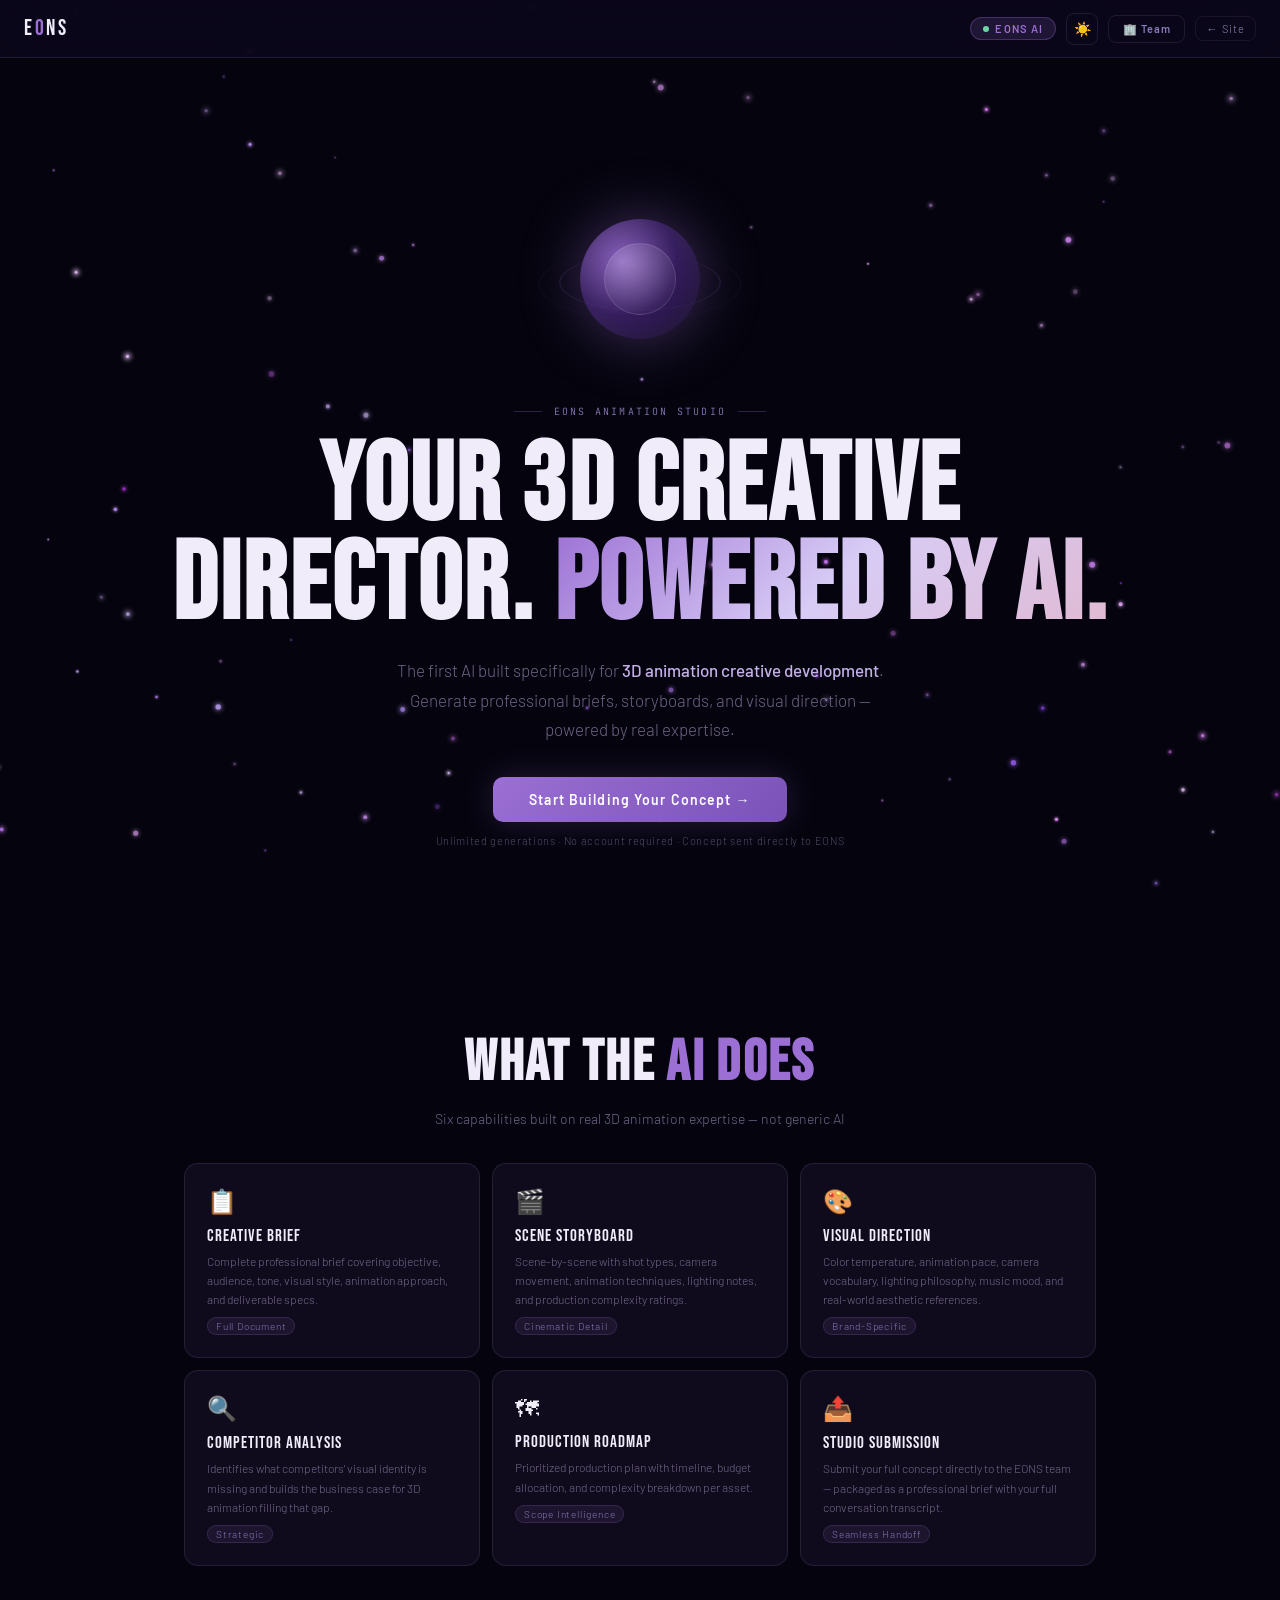
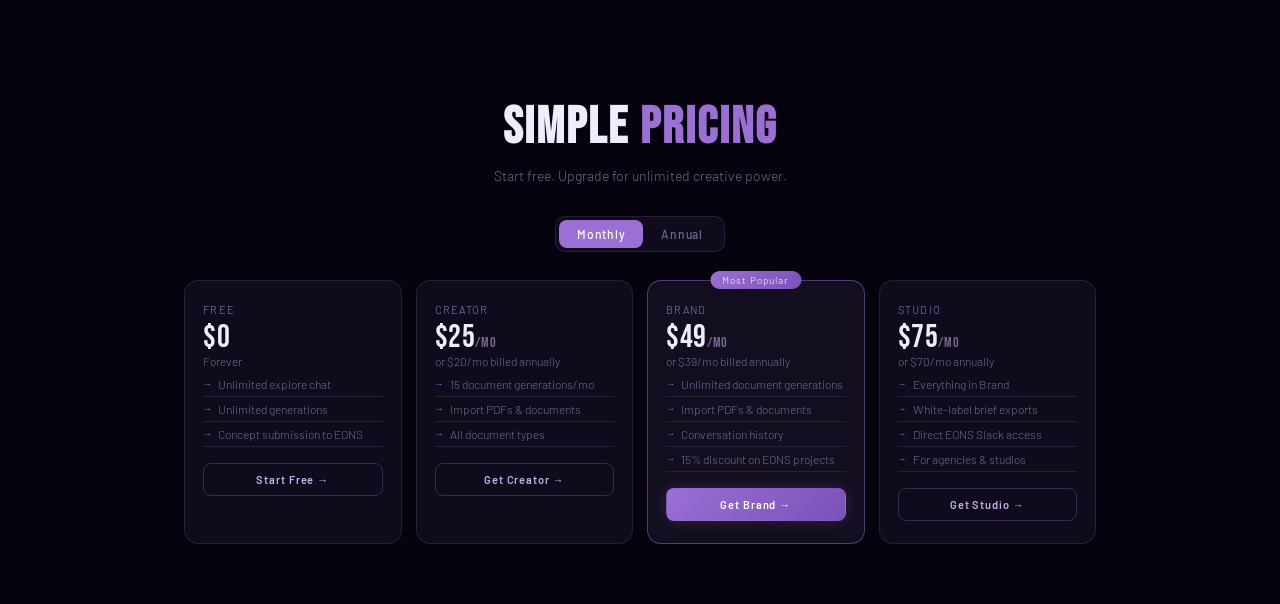
==== studio-ai.html @ d9b92d00 "Update studio-ai.html" ====
<!DOCTYPE html>
<html lang="en" data-theme="dark">
<head>
<meta charset="UTF-8">
<meta name="viewport" content="width=device-width, initial-scale=1.0">
<meta name="theme-color" content="#05040e">
<title>EONS AI — 3D Animation Creative Director</title>
<meta name="description" content="AI-powered 3D animation creative director. Generate professional briefs, storyboards, and visual direction in minutes.">
<link rel="canonical" href="https://eons.studio/studio-ai.html">
<link rel="preconnect" href="https://fonts.googleapis.com">
<link rel="preconnect" href="https://fonts.gstatic.com" crossorigin>
<link href="https://fonts.googleapis.com/css2?family=Bebas+Neue&family=Barlow:wght@300;400;500;600&family=JetBrains+Mono:wght@400&display=swap" rel="stylesheet" media="print" onload="this.media='all'">
<noscript><link href="https://fonts.googleapis.com/css2?family=Bebas+Neue&family=Barlow:wght@300;400;500;600&family=JetBrains+Mono:wght@400&display=swap" rel="stylesheet"></noscript>
<style>
:root {
  --bg: #05040e;
  --bg2: #0c0820;
  --surface: rgba(155,111,212,.07);
  --glass: rgba(12,8,28,.85);
  --border: rgba(180,160,240,.12);
  --border2: rgba(180,160,240,.22);
  --v: #9b6fd4;
  --v2: #7a52b8;
  --mauve: #c4b0e8;
  --md: #8a78b8;
  --white: #f0ecfa;
  --dim: rgba(196,176,232,.55);
  --dim2: rgba(196,176,232,.4);
  --glow: rgba(155,111,212,.22);
  --green: #6dd4a8;
  --red: #e87070;
  --nav-h: 58px;
  --text: #f0ecfa;
  --input-bg: rgba(255,255,255,.04);
  --sidebar-bg: rgba(5,4,14,.96);
}
[data-theme="light"] {
  --bg: #e8e4f0; --bg2: #ddd8ec;
  --surface: rgba(155,111,212,.08);
  --glass: rgba(232,228,240,.92);
  --border: rgba(130,90,190,.16);
  --border2: rgba(130,90,190,.3);
  --text: #1a0e35; --dim: rgba(40,20,80,.7);
  --dim2: rgba(40,20,80,.5);
  --input-bg: rgba(255,255,255,.6);
  --sidebar-bg: rgba(232,228,240,.97);
}
*,*::before,*::after{margin:0;padding:0;box-sizing:border-box;}
html{scroll-behavior:smooth;}
body{background:var(--bg);color:var(--text);font-family:'Barlow',sans-serif;font-weight:300;overflow-x:hidden;min-height:100vh;}
a{text-decoration:none;color:inherit;}
button{font-family:'Barlow',sans-serif;}
#bgCanvas{position:fixed;inset:0;z-index:0;pointer-events:none;}
nav{position:fixed;top:0;left:0;right:0;z-index:1000;height:var(--nav-h);padding:0 24px;display:flex;align-items:center;justify-content:space-between;background:var(--glass);backdrop-filter:blur(12px);border-bottom:1px solid var(--border);}
.nav-logo{font-family:'Bebas Neue',sans-serif;font-size:22px;letter-spacing:.12em;color:var(--white);}
.nav-logo span{color:var(--v);}
.nav-right{display:flex;align-items:center;gap:10px;}
.nav-ai-badge{display:flex;align-items:center;gap:6px;padding:4px 12px;background:rgba(155,111,212,.15);border:1px solid rgba(155,111,212,.3);border-radius:100px;font-size:11px;letter-spacing:.1em;font-weight:600;color:var(--v);}
.nav-ai-badge-dot{width:6px;height:6px;background:var(--green);border-radius:50%;animation:pulse 2s ease-in-out infinite;}
@keyframes pulse{0%,100%{opacity:1;}50%{opacity:.4;}}
.theme-toggle{width:32px;height:32px;border:1px solid var(--border);border-radius:8px;background:transparent;cursor:pointer;display:flex;align-items:center;justify-content:center;font-size:14px;transition:.3s;}
.theme-toggle:hover{border-color:var(--v);background:var(--surface);}
.nav-team-btn{padding:6px 14px;border:1px solid var(--border);border-radius:8px;background:transparent;font-size:11px;font-weight:600;letter-spacing:.08em;color:var(--md);cursor:pointer;transition:.3s;}
.nav-team-btn:hover{border-color:var(--v);color:var(--v);}
.nav-back{font-size:11px;letter-spacing:.1em;color:var(--mauve);transition:.25s;padding:5px 10px;border:1px solid var(--border);border-radius:8px;opacity:.75;}
.nav-back:hover{color:var(--white);border-color:rgba(155,111,212,.35);opacity:1;background:rgba(155,111,212,.06);}
.overlay{display:none;position:fixed;inset:0;z-index:2000;overflow-y:auto;}
.overlay.active{display:flex;align-items:center;justify-content:center;padding:80px 16px 40px;}
.overlay-bg{position:fixed;inset:0;background:rgba(5,4,14,.85);backdrop-filter:blur(8px);}
.gate-wrap{position:relative;z-index:1;width:100%;max-width:520px;}
.gate-card{background:var(--glass);border:1px solid var(--border2);border-radius:20px;overflow:hidden;backdrop-filter:blur(16px);}
.step-indicator{display:flex;align-items:center;justify-content:center;gap:0;margin-bottom:24px;}
.step-dot{width:28px;height:28px;border-radius:50%;border:2px solid var(--border2);display:flex;align-items:center;justify-content:center;font-size:11px;font-weight:600;color:var(--dim);transition:.3s;background:var(--bg);}
.step-dot.active{border-color:var(--v);color:var(--v);background:rgba(155,111,212,.1);}
.step-dot.done{border-color:var(--v);background:var(--v);color:#fff;}
.step-line{width:40px;height:2px;background:var(--border);transition:.3s;}
.step-line.done{background:var(--v);}
.gate-hdr{padding:28px 28px 0;text-align:center;}
.gate-hdr-icon{font-size:32px;margin-bottom:12px;display:block;}
.gate-hdr-title{font-family:'Bebas Neue',sans-serif;font-size:28px;letter-spacing:.06em;margin-bottom:8px;}
.gate-hdr-sub{font-size:13px;color:var(--dim);line-height:1.7;max-width:380px;margin:0 auto;}
.gate-body{padding:24px 28px 28px;}
.gate-step{display:none;flex-direction:column;gap:12px;}
.gate-step.active{display:flex;}
.gate-field{display:flex;flex-direction:column;gap:5px;}
.gate-label{font-size:10px;letter-spacing:.14em;text-transform:uppercase;color:var(--md);}
.gate-input{background:var(--input-bg);border:1px solid var(--border);border-radius:10px;padding:11px 14px;color:var(--text);font-family:'Barlow',sans-serif;font-size:14px;outline:none;transition:.3s;width:100%;}
.gate-input:focus{border-color:var(--v);}
.gate-input::placeholder{color:var(--dim2);}
.gate-btn{padding:13px;background:linear-gradient(135deg,var(--v),var(--v2));border:none;border-radius:10px;font-size:13px;font-weight:600;letter-spacing:.08em;color:#fff;cursor:pointer;transition:.3s;box-shadow:0 0 24px var(--glow);}
.gate-btn:hover{opacity:.9;transform:translateY(-1px);}
.gate-btn-ghost{padding:10px;background:transparent;border:1px solid var(--border);border-radius:10px;font-size:12px;color:var(--dim);cursor:pointer;transition:.3s;text-align:center;}
.gate-btn-ghost:hover{border-color:var(--md);color:var(--mauve);}
.gate-error{font-size:12px;color:var(--red);display:none;padding:4px 0;}
.gate-error.show{display:block;}
.gate-privacy{font-size:11px;color:var(--dim2);text-align:center;margin-top:8px;}
.gate-toggle-row{display:flex;align-items:center;justify-content:space-between;padding:10px 16px;border-bottom:1px solid var(--border);background:rgba(155,111,212,.04);}
.gate-toggle-btn{padding:4px 12px;border:1px solid rgba(155,111,212,.3);border-radius:100px;background:transparent;font-size:11px;font-weight:600;color:var(--v);cursor:pointer;transition:.3s;letter-spacing:.06em;}
.gate-toggle-btn:hover{background:rgba(155,111,212,.1);}
.gate-returning-av{width:56px;height:56px;border-radius:50%;background:linear-gradient(135deg,var(--v),var(--v2));display:flex;align-items:center;justify-content:center;font-family:'Bebas Neue',sans-serif;font-size:22px;color:#fff;margin:0 auto 12px;box-shadow:0 0 24px var(--glow);}
.source-grid{display:grid;grid-template-columns:repeat(2,1fr);gap:8px;}
.source-btn{padding:10px 12px;border:1px solid var(--border);border-radius:10px;background:transparent;font-size:12px;color:var(--dim);cursor:pointer;transition:.3s;text-align:left;display:flex;align-items:center;gap:8px;}
.source-btn:hover,.source-btn.on{border-color:var(--v);color:var(--v);background:rgba(155,111,212,.08);}
.purpose-grid{display:grid;grid-template-columns:1fr;gap:8px;}
.purpose-btn{padding:12px 14px;border:1px solid var(--border);border-radius:10px;background:transparent;font-size:13px;color:var(--dim);cursor:pointer;transition:.3s;text-align:left;display:flex;align-items:center;gap:10px;}
.purpose-btn:hover,.purpose-btn.on{border-color:var(--v);color:var(--v);background:rgba(155,111,212,.08);}
.purpose-btn-icon{font-size:18px;flex-shrink:0;}
.purpose-btn-text{display:flex;flex-direction:column;gap:2px;}
.purpose-btn-title{font-weight:500;font-size:13px;}
.purpose-btn-sub{font-size:11px;color:var(--dim2);}
#landingView{position:relative;z-index:2;padding-top:var(--nav-h);}
.landing{min-height:100vh;display:flex;flex-direction:column;align-items:center;justify-content:center;padding:80px 24px 60px;text-align:center;position:relative;z-index:2;}
.landing-kicker{font-family:'JetBrains Mono',monospace;font-size:10px;letter-spacing:.22em;text-transform:uppercase;color:var(--md);margin-bottom:20px;display:flex;align-items:center;gap:12px;}
.landing-kicker::before,.landing-kicker::after{content:'';width:28px;height:1px;background:rgba(155,111,212,.28);}
.landing-title{font-family:'Bebas Neue',sans-serif;font-size:clamp(52px,9vw,110px);line-height:.9;letter-spacing:.02em;margin-bottom:20px;color:var(--text);}
.landing-title .grad{background:linear-gradient(135deg,var(--v) 0%,#d8ccf5 50%,#e0b8d0 100%);-webkit-background-clip:text;-webkit-text-fill-color:transparent;background-clip:text;}
.landing-sub{font-size:clamp(14px,2vw,17px);color:var(--dim);line-height:1.75;max-width:520px;margin:0 auto 32px;}
.landing-sub strong{color:var(--mauve);font-weight:500;}
.landing-cta{padding:14px 36px;background:linear-gradient(135deg,var(--v),var(--v2));border:none;border-radius:10px;font-size:14px;font-weight:600;letter-spacing:.08em;color:#fff;cursor:pointer;box-shadow:0 0 32px var(--glow);transition:.3s;margin-bottom:12px;}
.landing-cta:hover{transform:translateY(-2px);box-shadow:0 0 48px rgba(155,111,212,.5);}
.landing-note{font-size:11px;color:var(--dim2);letter-spacing:.06em;}
.orb-scene{width:180px;height:180px;margin:0 auto 36px;perspective:600px;position:relative;}
.orb-wrap{width:100%;height:100%;position:relative;transform-style:preserve-3d;animation:orbSpin 12s linear infinite;}
@keyframes orbSpin{from{transform:rotateY(0) rotateX(12deg);}to{transform:rotateY(360deg) rotateX(12deg);}}
.orb{width:120px;height:120px;border-radius:50%;background:radial-gradient(circle at 35% 35%,rgba(155,111,212,.9),rgba(80,40,140,.6),rgba(20,10,50,.4));box-shadow:0 0 60px rgba(155,111,212,.4),inset 0 0 40px rgba(255,255,255,.08);position:absolute;top:50%;left:50%;transform:translate(-50%,-50%);display:flex;align-items:center;justify-content:center;animation:orbGlow 4s ease-in-out infinite;}
.orb-inner{width:60%;height:60%;border-radius:50%;background:radial-gradient(circle at 40% 30%,rgba(255,255,255,.18),transparent);border:1px solid rgba(255,255,255,.12);animation:orbInnerPulse 4s ease-in-out infinite;}
.orb-ring{position:absolute;top:50%;left:50%;width:160px;height:160px;border:1px solid rgba(155,111,212,.2);border-radius:50%;transform:translate(-50%,-50%) rotateX(70deg);animation:ringPulse 3s ease-in-out infinite;}
.orb-ring-outer{position:absolute;top:50%;left:50%;width:200px;height:200px;border:1px solid rgba(155,111,212,.07);border-radius:50%;transform:translate(-50%,-50%) rotateX(70deg);animation:ringPulse 4.5s ease-in-out infinite reverse;}
@keyframes orbGlow{0%,100%{box-shadow:0 0 60px rgba(155,111,212,.4),inset 0 0 40px rgba(255,255,255,.08);}50%{box-shadow:0 0 90px rgba(155,111,212,.65),0 0 120px rgba(155,111,212,.2),inset 0 0 50px rgba(255,255,255,.14);}}
@keyframes orbInnerPulse{0%,100%{opacity:.8;transform:scale(1);}50%{opacity:1;transform:scale(1.06);}}
@keyframes ringPulse{0%,100%{border-color:rgba(155,111,212,.12);opacity:.6;}50%{border-color:rgba(155,111,212,.45);opacity:1;}}
.scroll-section{padding:70px 24px;max-width:960px;margin:0 auto;position:relative;z-index:2;}
.caps-hdr{text-align:center;margin-bottom:32px;}
.caps-title{font-family:'Bebas Neue',sans-serif;font-size:clamp(36px,5vw,58px);letter-spacing:.04em;margin-bottom:10px;}
.caps-sub{font-size:14px;color:var(--dim);line-height:1.7;}
.caps-grid{display:grid;grid-template-columns:repeat(auto-fit,minmax(260px,1fr));gap:12px;}
.cap-card{padding:22px;background:var(--surface);border:1px solid var(--border);border-radius:14px;transition:transform .3s ease,border-color .3s ease,box-shadow .3s ease,background .3s ease;text-align:left;}
.cap-card:hover{border-color:rgba(155,111,212,.35);transform:translateY(-4px);box-shadow:0 8px 32px rgba(155,111,212,.12);background:rgba(155,111,212,.09);}
.cap-card:hover .cap-icon{transform:scale(1.15);}
.cap-icon{font-size:24px;margin-bottom:10px;display:block;transition:transform .3s ease;}
.cap-title{font-family:'Bebas Neue',sans-serif;font-size:17px;letter-spacing:.06em;margin-bottom:6px;}
.cap-desc{font-size:12px;color:var(--dim);line-height:1.6;}
.cap-tag{display:inline-block;margin-top:8px;padding:2px 8px;background:rgba(155,111,212,.1);border:1px solid rgba(155,111,212,.2);border-radius:100px;font-size:10px;letter-spacing:.08em;color:var(--md);}
.pricing-landing{padding:60px 24px;max-width:960px;margin:0 auto;position:relative;z-index:2;text-align:center;}
.pricing-landing-title{font-family:'Bebas Neue',sans-serif;font-size:clamp(32px,5vw,52px);letter-spacing:.04em;margin-bottom:8px;}
.pricing-landing-sub{font-size:14px;color:var(--dim);margin-bottom:32px;}
.billing-toggle{display:inline-flex;gap:0;background:var(--surface);border:1px solid var(--border);border-radius:10px;padding:3px;margin-bottom:28px;}
.bt-btn{padding:7px 18px;border:none;border-radius:8px;font-size:12px;font-weight:500;letter-spacing:.06em;color:var(--dim);background:transparent;cursor:pointer;transition:.3s;}
.bt-btn.on{background:var(--v);color:#fff;}
.pc-grid{display:grid;grid-template-columns:repeat(auto-fit,minmax(200px,1fr));gap:14px;text-align:left;}
.pc{padding:22px 18px;background:var(--surface);border:1px solid var(--border);border-radius:14px;position:relative;transition:transform .3s ease,border-color .3s ease,box-shadow .3s ease,background .3s ease;}
.pc:hover{border-color:rgba(155,111,212,.35);transform:translateY(-4px);box-shadow:0 8px 32px rgba(155,111,212,.1);background:rgba(155,111,212,.07);}
.pc.hot{border-color:rgba(155,111,212,.45);background:rgba(155,111,212,.09);}
.pc.hot:hover{border-color:rgba(155,111,212,.7);box-shadow:0 8px 40px rgba(155,111,212,.22);background:rgba(155,111,212,.13);}
.pc-badge{position:absolute;top:-10px;left:50%;transform:translateX(-50%);padding:3px 12px;background:linear-gradient(135deg,var(--v),var(--v2));border-radius:100px;font-size:10px;letter-spacing:.1em;color:#fff;white-space:nowrap;}
.pc-name{font-size:11px;letter-spacing:.12em;text-transform:uppercase;color:var(--md);margin-bottom:6px;}
.pc-price{font-family:'Bebas Neue',sans-serif;font-size:32px;letter-spacing:.02em;line-height:1;}
.pc-period{font-size:12px;color:var(--dim);margin-bottom:4px;}
.pc-annual-note{font-size:11px;color:var(--v);margin-bottom:14px;}
.pc-feats{list-style:none;margin-bottom:16px;}
.pc-feats li{font-size:12px;color:var(--dim);padding:5px 0;border-bottom:1px solid var(--border);display:flex;align-items:center;gap:6px;}
.pc-feats li::before{content:'→';color:var(--v);font-size:9px;}
.pc-btn{width:100%;padding:9px;background:transparent;border:1px solid var(--border2);border-radius:8px;font-size:11px;font-weight:600;letter-spacing:.08em;color:var(--mauve);cursor:pointer;transition:.3s;}
.pc.hot .pc-btn{background:linear-gradient(135deg,var(--v),var(--v2));border-color:transparent;color:#fff;box-shadow:0 0 16px var(--glow);}
#mainWrap{display:none;position:fixed;inset:0;top:var(--nav-h);z-index:10;flex-direction:column;background:var(--bg);}
.chat-layout{display:flex;height:100%;overflow:hidden;}
.chat-sidebar{width:240px;flex-shrink:0;border-right:1px solid var(--border);background:var(--sidebar-bg);padding:12px;overflow-y:auto;display:flex;flex-direction:column;gap:8px;}
@media(max-width:768px){
  .chat-sidebar{display:flex;position:fixed;top:var(--nav-h);left:0;bottom:0;z-index:500;width:280px;transform:translateX(-100%);transition:transform .3s cubic-bezier(.2,1,.4,1);box-shadow:4px 0 24px rgba(0,0,0,.4);}
  .chat-sidebar.mob-open{transform:translateX(0);}
  .mob-menu-btn{display:flex;}
  .mob-sidebar-overlay{display:none;position:fixed;inset:0;top:var(--nav-h);background:rgba(5,4,14,.6);backdrop-filter:blur(2px);z-index:499;}
  .mob-sidebar-overlay.show{display:block;}
}
@media(min-width:769px){.mob-menu-btn{display:none;}.mob-sidebar-overlay{display:none!important;}}
.sidebar-new-btn{width:100%;padding:9px;background:var(--surface);border:1px solid var(--border);border-radius:8px;font-size:12px;color:var(--mauve);cursor:pointer;transition:.3s;display:flex;align-items:center;gap:6px;justify-content:center;}
.sidebar-new-btn:hover{border-color:var(--v);color:var(--v);}
.sidebar-list{display:flex;flex-direction:column;gap:4px;flex:1;}
.sidebar-item{padding:8px 10px;border-radius:8px;cursor:pointer;transition:.3s;font-size:12px;color:var(--dim);border:1px solid transparent;}
.sidebar-item:hover{background:var(--surface);color:var(--mauve);}
.sidebar-item.active{background:rgba(155,111,212,.1);border-color:rgba(155,111,212,.2);color:var(--mauve);}
.chat-main{flex:1;display:flex;flex-direction:column;overflow:hidden;position:relative;}
.ch-hdr{padding:12px 16px;border-bottom:1px solid var(--border);display:flex;align-items:center;gap:10px;flex-shrink:0;}
.mob-menu-btn{display:none;width:32px;height:32px;border:1px solid var(--border);border-radius:8px;background:transparent;color:var(--mauve);font-size:16px;cursor:pointer;align-items:center;justify-content:center;flex-shrink:0;transition:.25s;}
.mob-menu-btn:hover{border-color:var(--v);color:var(--v);}
.ch-hdr-av{width:32px;height:32px;border-radius:9px;background:linear-gradient(135deg,var(--v),var(--v2));display:flex;align-items:center;justify-content:center;font-size:14px;box-shadow:0 0 12px var(--glow);}
.ch-hdr-info{flex:1;}
.ch-hdr-name{font-size:13px;font-weight:600;}
.ch-hdr-status{font-size:11px;color:var(--green);}
.ch-phase{font-size:10px;padding:3px 9px;background:rgba(155,111,212,.12);border-radius:100px;color:var(--md);letter-spacing:.08em;}
.credits-badge{font-size:10px;padding:3px 8px;background:var(--surface);border:1px solid var(--border);border-radius:100px;color:var(--dim);}
.ch-msgs{flex:1;overflow-y:auto;padding:16px;display:flex;flex-direction:column;gap:12px;}
.ch-msgs::-webkit-scrollbar{width:3px;}
.ch-msgs::-webkit-scrollbar-thumb{background:rgba(155,111,212,.25);border-radius:2px;}
.ch-msg{display:flex;gap:8px;align-items:flex-start;animation:msgIn .3s ease;}
@keyframes msgIn{from{opacity:0;transform:translateY(8px);}to{opacity:1;transform:none;}}
.ch-av{width:26px;height:26px;border-radius:8px;flex-shrink:0;display:flex;align-items:center;justify-content:center;font-size:11px;font-weight:600;}
.ch-msg.assistant .ch-av{background:rgba(155,111,212,.15);color:var(--v);}
.ch-msg.user .ch-av{background:rgba(155,111,212,.25);color:var(--white);}
.ch-content{flex:1;min-width:0;}
.ch-sender{font-size:10px;letter-spacing:.1em;text-transform:uppercase;color:var(--md);margin-bottom:4px;}
.ch-text{font-size:13px;line-height:1.75;color:var(--text);}
.ch-text strong{color:var(--mauve);font-weight:600;}
.ch-text code{background:rgba(155,111,212,.12);padding:1px 5px;border-radius:4px;font-family:'JetBrains Mono',monospace;font-size:12px;}
.ch-actions{padding:6px 12px;border-top:1px solid var(--border);display:flex;gap:6px;flex-wrap:wrap;flex-shrink:0;}
.ch-action-btn{padding:5px 12px;border:1px solid var(--border);border-radius:100px;background:transparent;font-size:10px;letter-spacing:.07em;color:var(--md);cursor:pointer;transition:border-color .2s ease,color .2s ease,background .2s ease,box-shadow .2s ease,transform .15s ease;font-family:'Barlow',sans-serif;font-weight:500;}
.ch-action-btn:hover{border-color:rgba(155,111,212,.4);color:var(--mauve);background:rgba(155,111,212,.06);transform:translateY(-1px);}
.ch-action-btn.on{border-color:var(--v);color:var(--v);background:rgba(155,111,212,.08);}
.ch-action-btn.mode-active{border-color:var(--v);color:var(--white);background:linear-gradient(135deg,rgba(155,111,212,.3),rgba(122,82,184,.2));box-shadow:0 0 14px rgba(155,111,212,.2),inset 0 1px 0 rgba(255,255,255,.06);font-weight:600;}
.ch-action-btn.mode-active:hover{transform:none;box-shadow:0 0 18px rgba(155,111,212,.3);}
.mode-badge{position:fixed;top:calc(var(--nav-h) + 8px);left:50%;transform:translateX(-50%);padding:4px 14px;background:rgba(155,111,212,.15);border:1px solid rgba(155,111,212,.3);border-radius:100px;font-size:11px;letter-spacing:.1em;color:var(--v);z-index:100;display:none;pointer-events:none;}
.mode-badge.show{display:block;}
.conv-group-label{font-size:9px;letter-spacing:.14em;text-transform:uppercase;color:var(--dim2);padding:8px 8px 4px;margin-top:4px;}
.conv-item{padding:8px 10px;border-radius:8px;cursor:pointer;transition:.3s;border:1px solid transparent;}
.conv-item:hover{background:var(--surface);border-color:var(--border);}
.conv-item.active{background:rgba(155,111,212,.1);border-color:rgba(155,111,212,.2);}
.conv-item-title{font-size:12px;color:var(--text);font-weight:500;margin-bottom:2px;white-space:nowrap;overflow:hidden;text-overflow:ellipsis;}
.conv-item-meta{font-size:10px;color:var(--dim2);}
.conv-item-del{float:right;opacity:0;font-size:11px;color:var(--red);cursor:pointer;padding:0 2px;}
.conv-item:hover .conv-item-del{opacity:.6;}
.conv-item-del:hover{opacity:1!important;}
.saved-item{background:var(--surface);border:1px solid var(--border);border-radius:10px;overflow:hidden;margin-bottom:8px;}
.saved-item-hdr{padding:10px 14px;cursor:pointer;display:flex;align-items:center;justify-content:space-between;transition:.3s;}
.saved-item-hdr:hover{background:rgba(155,111,212,.05);}
.saved-item-title{font-size:13px;font-weight:500;}
.saved-item-meta{font-size:10px;color:var(--dim2);}
.saved-item-body{display:none;padding:12px 14px;font-size:12px;color:var(--dim);line-height:1.7;border-top:1px solid var(--border);white-space:pre-wrap;max-height:200px;overflow-y:auto;}
.saved-item.open .saved-item-body{display:block;}
.saved-item-chevron{font-size:10px;color:var(--md);transition:transform .3s;}
.saved-item.open .saved-item-chevron{transform:rotate(180deg);}
.ch-input-row{padding:10px 12px;border-top:1px solid var(--border);display:flex;gap:8px;align-items:flex-end;flex-shrink:0;}
.ch-input{flex:1;background:var(--input-bg);border:1px solid var(--border);border-radius:10px;padding:10px 14px;color:var(--text);font-family:'Barlow',sans-serif;font-size:13px;outline:none;transition:.3s;resize:none;min-height:42px;max-height:120px;}
.ch-input:focus{border-color:var(--md);}
.ch-input::placeholder{color:var(--dim2);}
.ch-send{width:36px;height:36px;background:linear-gradient(135deg,var(--v),var(--v2));border:none;border-radius:9px;cursor:pointer;display:flex;align-items:center;justify-content:center;box-shadow:0 0 14px var(--glow);transition:.3s;flex-shrink:0;}
.ch-send:hover{transform:scale(1.05);box-shadow:0 0 24px rgba(155,111,212,.5);}
.ch-send svg{width:14px;height:14px;stroke:#fff;fill:none;stroke-width:2;}
.eons-thinking{display:flex;align-items:center;gap:8px;padding:2px 0;}
.eons-think-orbs{display:flex;gap:4px;}
.eons-orb{width:6px;height:6px;border-radius:50%;background:var(--v);animation:orbBounce 1.4s ease-in-out infinite;box-shadow:0 0 6px var(--v);}
.eons-orb:nth-child(2){animation-delay:.15s;background:var(--mauve);}
.eons-orb:nth-child(3){animation-delay:.3s;background:rgba(155,111,212,.5);}
@keyframes orbBounce{0%,80%,100%{transform:translateY(0);opacity:.4;}40%{transform:translateY(-5px);opacity:1;}}
.eons-think-label{font-size:10px;color:var(--md);letter-spacing:.1em;font-family:'JetBrains Mono',monospace;animation:labelPulse 1.8s ease-in-out infinite;}
@keyframes labelPulse{0%,100%{opacity:.4;}50%{opacity:1;}}
.tw-cursor{display:inline-block;width:2px;height:1em;background:var(--v);margin-left:2px;vertical-align:text-bottom;animation:blink .7s step-end infinite;}
.msg-copy-btn{display:inline-flex;align-items:center;gap:4px;margin-top:8px;padding:3px 10px;background:transparent;border:1px solid var(--border);border-radius:100px;font-size:10px;letter-spacing:.06em;color:var(--dim);cursor:pointer;transition:.25s;font-family:'Barlow',sans-serif;}
.msg-copy-btn:hover{border-color:var(--v);color:var(--v);}
.msg-copy-btn.copied{border-color:var(--green);color:var(--green);}
@keyframes blink{0%,100%{opacity:1;}50%{opacity:0;}}
.concept-panel{display:none;border-top:1px solid var(--border);padding:14px;flex-direction:column;gap:8px;}
.concept-panel.open{display:flex;}
.cp-title{font-size:11px;font-weight:600;letter-spacing:.1em;text-transform:uppercase;color:var(--mauve);}
.cp-row{display:grid;grid-template-columns:1fr 1fr;gap:7px;}
.cp-input{background:var(--input-bg);border:1px solid var(--border);border-radius:8px;padding:8px 11px;color:var(--text);font-family:'Barlow',sans-serif;font-size:12px;outline:none;transition:.3s;width:100%;}
.cp-input:focus{border-color:var(--md);}
.cp-input::placeholder{color:var(--dim2);}
textarea.cp-input{resize:none;min-height:56px;grid-column:1/-1;}
.cp-actions{display:flex;gap:7px;}
.cp-send{flex:1;padding:9px;background:linear-gradient(135deg,var(--v),var(--v2));border:none;border-radius:8px;font-size:11px;font-weight:600;color:#fff;cursor:pointer;box-shadow:0 0 14px var(--glow);transition:.3s;}
.cp-cancel{padding:9px 12px;background:transparent;border:1px solid var(--border);border-radius:8px;font-size:11px;color:var(--dim);cursor:pointer;transition:.3s;}
.output-panel{display:none;border-top:1px solid var(--border);max-height:35vh;overflow-y:auto;flex-direction:column;}
.output-panel.open{display:flex;}
.out-hdr{padding:10px 14px;border-bottom:1px solid var(--border);display:flex;align-items:center;gap:8px;flex-shrink:0;}
.out-hdr-title{font-size:12px;font-weight:600;flex:1;}
.out-hdr-badge{font-size:10px;padding:2px 8px;background:rgba(155,111,212,.12);border-radius:100px;color:var(--v);}
.out-copy{padding:4px 10px;border:1px solid var(--border);border-radius:6px;background:transparent;font-size:10px;color:var(--dim);cursor:pointer;transition:.3s;font-family:'Barlow',sans-serif;}
.out-copy:hover{border-color:var(--v);color:var(--mauve);}
.chat-empty-state{display:flex;flex-direction:column;align-items:center;justify-content:center;height:100%;text-align:center;padding:40px 24px;gap:12px;pointer-events:none;}
.chat-empty-state.hidden{display:none;}
.ces-icon{font-size:32px;color:var(--v);opacity:.4;margin-bottom:4px;}
.ces-title{font-family:'Bebas Neue',sans-serif;font-size:22px;letter-spacing:.06em;color:var(--mauve);opacity:.7;}
.ces-sub{font-size:13px;color:var(--dim);line-height:1.7;max-width:360px;}
.ces-hints{display:flex;flex-direction:column;gap:8px;margin-top:8px;pointer-events:all;}
.ces-hint{padding:9px 16px;border:1px solid var(--border);border-radius:10px;background:transparent;font-size:12px;color:var(--dim);cursor:pointer;transition:.25s;font-family:'Barlow',sans-serif;text-align:left;line-height:1.5;}
.ces-hint:hover{border-color:rgba(155,111,212,.35);color:var(--mauve);background:rgba(155,111,212,.06);}
.out-body{padding:14px;font-size:12px;line-height:1.8;color:var(--dim);white-space:pre-wrap;}
.paywall-wrap{position:relative;z-index:1;width:100%;max-width:780px;}
.paywall-card{background:var(--glass);border:1px solid var(--border2);border-radius:20px;padding:32px 28px;backdrop-filter:blur(16px);}
.paywall-kicker{font-size:10px;letter-spacing:.2em;text-transform:uppercase;color:var(--md);margin-bottom:10px;}
.paywall-title{font-family:'Bebas Neue',sans-serif;font-size:clamp(28px,5vw,44px);letter-spacing:.04em;margin-bottom:10px;}
.paywall-sub{font-size:14px;color:var(--dim);line-height:1.7;margin-bottom:20px;}
.paywall-free-used{font-size:12px;color:var(--green);margin-bottom:24px;}
.team-wrap{position:relative;z-index:1;width:100%;max-width:720px;}
.team-card{background:var(--glass);border:1px solid var(--border2);border-radius:20px;overflow:hidden;backdrop-filter:blur(16px);}
.team-login{padding:40px 28px;text-align:center;display:flex;flex-direction:column;align-items:center;gap:14px;}
.team-login-icon{font-size:36px;}
.team-login-title{font-family:'Bebas Neue',sans-serif;font-size:26px;letter-spacing:.06em;}
.team-login-sub{font-size:13px;color:var(--dim);}
.team-pw{background:var(--input-bg);border:1px solid var(--border);border-radius:10px;padding:12px 16px;color:var(--text);font-family:'Barlow',sans-serif;font-size:15px;outline:none;text-align:center;letter-spacing:.2em;width:100%;max-width:260px;transition:.3s;}
.team-pw:focus{border-color:var(--v);}
.team-pw-err{font-size:12px;color:var(--red);display:none;}
.team-pw-err.show{display:block;}
.team-enter-btn{padding:12px 32px;background:linear-gradient(135deg,var(--v),var(--v2));border:none;border-radius:10px;font-size:13px;font-weight:600;color:#fff;cursor:pointer;box-shadow:0 0 24px var(--glow);transition:.3s;}
.team-dash{display:none;padding:24px;}
.team-dash-hdr{display:flex;align-items:center;justify-content:space-between;margin-bottom:20px;padding-bottom:14px;border-bottom:1px solid var(--border);}
.team-dash-title{font-family:'Bebas Neue',sans-serif;font-size:22px;letter-spacing:.06em;}
.team-close-btn{width:30px;height:30px;border:1px solid var(--border);border-radius:7px;background:transparent;color:var(--dim);cursor:pointer;font-size:14px;display:flex;align-items:center;justify-content:center;}
.ttabs{display:flex;gap:6px;margin-bottom:16px;flex-wrap:wrap;}
.ttab{padding:6px 14px;border:1px solid var(--border);border-radius:8px;background:transparent;font-size:11px;font-weight:500;letter-spacing:.06em;color:var(--dim);cursor:pointer;transition:.3s;}
.ttab.on{border-color:var(--v);color:var(--v);background:rgba(155,111,212,.08);}
.ttab-content{display:none;}
.ttab-content.on{display:block;}
.toast{position:fixed;bottom:20px;right:20px;z-index:9999;padding:12px 18px;background:rgba(10,30,20,.95);border:1px solid rgba(109,212,168,.25);border-radius:12px;display:flex;align-items:center;gap:9px;transform:translateY(120%);opacity:0;transition:transform .4s cubic-bezier(.2,1,.4,1),opacity .4s;max-width:calc(100vw - 40px);pointer-events:none;}
.toast.show{transform:translateY(0);opacity:1;}
.toast-text strong{color:var(--green);display:block;font-size:13px;}
.toast-text span{font-size:12px;color:rgba(196,176,232,.7);}
.reveal{opacity:0;transform:translateY(20px);transition:opacity .6s ease,transform .6s cubic-bezier(.16,1,.3,1);}
.reveal.visible{opacity:1;transform:none;}
.team-ai-wrap{display:flex;flex-direction:column;gap:0;height:420px;background:var(--bg);border:1px solid var(--border);border-radius:14px;overflow:hidden;}
.team-ai-hdr{padding:12px 14px;border-bottom:1px solid var(--border);display:flex;align-items:center;justify-content:space-between;flex-wrap:wrap;gap:8px;flex-shrink:0;background:var(--surface);}
.team-ai-mode-btns{display:flex;gap:5px;flex-wrap:wrap;}
.team-mode-btn{padding:4px 10px;border:1px solid var(--border);border-radius:100px;background:transparent;font-size:10px;font-weight:500;letter-spacing:.06em;color:var(--dim);cursor:pointer;transition:.3s;}
.team-mode-btn:hover,.team-mode-btn.on{border-color:var(--v);color:var(--v);background:rgba(155,111,212,.1);}
.team-ai-msgs{flex:1;overflow-y:auto;padding:14px;display:flex;flex-direction:column;gap:10px;}
.team-ai-msgs::-webkit-scrollbar{width:3px;}
.team-ai-msgs::-webkit-scrollbar-thumb{background:rgba(155,111,212,.2);border-radius:2px;}
.team-msg{display:flex;gap:8px;align-items:flex-start;animation:msgIn .3s ease;}
.team-msg-av{width:24px;height:24px;border-radius:7px;flex-shrink:0;display:flex;align-items:center;justify-content:center;font-size:10px;font-weight:600;}
.team-msg.assistant .team-msg-av{background:rgba(155,111,212,.15);color:var(--v);}
.team-msg.user .team-msg-av{background:rgba(155,111,212,.25);color:var(--white);}
.team-msg-content{flex:1;min-width:0;}
.team-msg-role{font-size:9px;letter-spacing:.1em;text-transform:uppercase;color:var(--md);margin-bottom:3px;}
.team-msg-text{font-size:12px;line-height:1.75;color:var(--text);}
.team-msg-text strong{color:var(--mauve);font-weight:600;}
.team-msg-text code{background:rgba(155,111,212,.12);padding:1px 5px;border-radius:4px;font-family:'JetBrains Mono',monospace;font-size:11px;}
.team-ai-input-row{padding:8px 10px;border-top:1px solid var(--border);display:flex;gap:7px;align-items:flex-end;flex-shrink:0;}
.team-ai-input{flex:1;background:var(--input-bg);border:1px solid var(--border);border-radius:9px;padding:8px 12px;color:var(--text);font-family:'Barlow',sans-serif;font-size:12px;outline:none;transition:.3s;resize:none;min-height:36px;max-height:100px;}
.team-ai-input:focus{border-color:var(--md);}
.team-ai-input::placeholder{color:var(--dim2);}
.team-ai-send{width:32px;height:32px;background:linear-gradient(135deg,var(--v),var(--v2));border:none;border-radius:8px;cursor:pointer;display:flex;align-items:center;justify-content:center;box-shadow:0 0 12px var(--glow);transition:.3s;flex-shrink:0;}
.team-ai-send:hover{transform:scale(1.05);}
.team-ai-actions{padding:6px 10px;border-top:1px solid var(--border);display:flex;gap:5px;flex-wrap:wrap;flex-shrink:0;}
.team-ai-action-btn{padding:4px 10px;border:1px solid var(--border);border-radius:100px;background:transparent;font-size:10px;letter-spacing:.05em;color:var(--md);cursor:pointer;transition:.3s;}
.team-ai-action-btn:hover{border-color:var(--v);color:var(--v);background:rgba(155,111,212,.08);}
::-webkit-scrollbar{width:4px;height:4px;}
::-webkit-scrollbar-thumb{background:rgba(155,111,212,.2);border-radius:2px;}

/* CALENDLY INLINE EMBED */
.calendly-banner{background:linear-gradient(135deg,rgba(155,111,212,.12),rgba(122,82,184,.08));border:1px solid rgba(155,111,212,.28);border-radius:16px;padding:20px 22px;margin:8px 0;display:flex;flex-direction:column;gap:12px;}
.calendly-banner-top{display:flex;align-items:flex-start;gap:12px;}
.calendly-banner-icon{font-size:22px;flex-shrink:0;margin-top:2px;}
.calendly-banner-text{flex:1;}
.calendly-banner-title{font-size:14px;font-weight:600;color:var(--mauve);margin-bottom:4px;}
.calendly-banner-sub{font-size:12px;color:var(--dim);line-height:1.6;}
.calendly-banner-btns{display:flex;gap:8px;flex-wrap:wrap;}
.calendly-book-btn{padding:9px 20px;background:linear-gradient(135deg,var(--v),var(--v2));border:none;border-radius:9px;font-size:12px;font-weight:600;letter-spacing:.06em;color:#fff;cursor:pointer;transition:.25s;box-shadow:0 0 16px var(--glow);font-family:'Barlow',sans-serif;}
.calendly-book-btn:hover{opacity:.9;transform:translateY(-1px);}
.calendly-later-btn{padding:9px 16px;background:transparent;border:1px solid var(--border);border-radius:9px;font-size:12px;color:var(--dim);cursor:pointer;transition:.25s;font-family:'Barlow',sans-serif;}
.calendly-later-btn:hover{border-color:var(--md);color:var(--mauve);}
.calendly-embed-wrap{width:100%;border-radius:12px;overflow:hidden;border:1px solid var(--border);margin-top:4px;display:none;}
.calendly-embed-wrap.open{display:block;}
.calendly-embed-wrap iframe{width:100%;height:580px;border:none;display:block;}
</style>
</head>
<body>
<canvas id="bgCanvas"></canvas>
<div class="mode-badge" id="modeBadge"></div>
<nav>
  <a href="index.html" class="nav-logo">E<span>O</span>NS</a>
  <div class="nav-right">
    <div class="nav-ai-badge"><span class="nav-ai-badge-dot"></span>EONS AI</div>
    <button class="theme-toggle" id="themeToggle" onclick="toggleTheme()" title="Toggle theme"><span id="themeIcon">☀️</span></button>
    <button class="nav-team-btn" onclick="openTeam()">🏢 Team</button>
    <a href="index.html" class="nav-back">← Site</a>
  </div>
</nav>
<!-- EMAIL GATE -->
<div class="overlay" id="gateOverlay">
  <div class="overlay-bg" onclick="closeGate()"></div>
  <div class="gate-wrap">
    <div class="step-indicator" id="stepIndicator">
      <div class="step-dot active" id="sd1">1</div><div class="step-line" id="sl1"></div>
      <div class="step-dot" id="sd2">2</div><div class="step-line" id="sl2"></div>
      <div class="step-dot" id="sd3">3</div>
    </div>
    <div class="gate-card">
      <div class="gate-toggle-row" id="gateToggleRow">
        <span style="font-size:12px;color:var(--dim);">Already used EONS AI?</span>
        <button class="gate-toggle-btn" onclick="showSignIn()">Sign in →</button>
      </div>
      <div class="gate-hdr">
        <span class="gate-hdr-icon" id="gHdrIcon">🎬</span>
        <div class="gate-hdr-title" id="gTitle">Meet Your Creative Director</div>
        <div class="gate-hdr-sub" id="gSub">The EONS AI generates professional 3D animation briefs, storyboards, and visual direction — powered by real creative expertise.</div>
      </div>
      <div class="gate-body">
        <div class="gate-step" id="gs-signin">
          <div style="text-align:center;margin-bottom:16px;"><div style="font-size:13px;color:var(--dim);">Enter your email to pick up where you left off.</div></div>
          <div class="gate-field"><label class="gate-label">Email Address</label><input class="gate-input" id="siEmail" type="email" placeholder="alex@brand.com" autocomplete="email" onkeydown="if(event.key==='Enter')signIn()"></div>
          <div class="gate-error" id="siError">No account found with that email. Try a different email or create a new account.</div>
          <button class="gate-btn" onclick="signIn()">Sign In →</button>
          <button class="gate-btn-ghost" onclick="showNewUser()">← New here? Create account</button>
        </div>
        <div class="gate-step" id="gs-returning">
          <div style="text-align:center;margin-bottom:20px;">
            <div class="gate-returning-av" id="gReturningAv">A</div>
            <div style="font-size:17px;font-weight:600;margin-bottom:4px;" id="gReturningName">Alex Rivera</div>
            <div style="font-size:12px;color:var(--dim);margin-bottom:4px;" id="gReturningCompany"></div>
            <div style="font-size:11px;color:var(--md);" id="gReturningMeta">Last session: today</div>
          </div>
          <button class="gate-btn" onclick="continueAsReturning()">Continue as this user →</button>
          <button class="gate-btn-ghost" onclick="showNewUser()">Not you? Start fresh</button>
        </div>
        <div class="gate-step active" id="gs1">
          <div class="gate-field"><label class="gate-label">Your Name</label><input class="gate-input" id="gName" type="text" placeholder="Alex Rivera" autocomplete="name"></div>
          <div class="gate-field"><label class="gate-label">Email Address</label><input class="gate-input" id="gEmail" type="email" placeholder="alex@brand.com" autocomplete="email"></div>
          <div class="gate-field"><label class="gate-label">Company / Brand <span style="opacity:.5;font-size:9px;">OPTIONAL</span></label><input class="gate-input" id="gCompany" type="text" placeholder="Brand Co." autocomplete="organization"></div>
          <div class="gate-error" id="ge1">Please enter your name and a valid email.</div>
          <button class="gate-btn" onclick="gateStep1Next()">Continue →</button>
          <p class="gate-privacy">No spam. No selling your data. Ever.</p>
        </div>
        <div class="gate-step" id="gs2">
          <p style="font-size:13px;color:var(--dim);margin-bottom:4px;">How did you hear about EONS AI?</p>
          <div class="source-grid">
            <button class="source-btn" onclick="selectSource(this,'instagram')">📸 Instagram</button>
            <button class="source-btn" onclick="selectSource(this,'google')">🔍 Google Search</button>
            <button class="source-btn" onclick="selectSource(this,'linkedin')">💼 LinkedIn</button>
            <button class="source-btn" onclick="selectSource(this,'referral')">🤝 Referral</button>
            <button class="source-btn" onclick="selectSource(this,'email')">📧 Cold Email</button>
            <button class="source-btn" onclick="selectSource(this,'other')">✨ Other</button>
          </div>
          <div class="gate-error" id="ge2">Please select how you found us.</div>
          <button class="gate-btn" onclick="gateStep2Next()">Continue →</button>
          <button class="gate-btn-ghost" onclick="gateBack(1)">← Back</button>
        </div>
        <div class="gate-step" id="gs3">
          <p style="font-size:13px;color:var(--dim);margin-bottom:8px;">What are you looking to use the AI for?</p>
          <div class="purpose-grid">
            <button class="purpose-btn" onclick="selectPurpose(this,'concept')"><span class="purpose-btn-icon">💡</span><div class="purpose-btn-text"><div class="purpose-btn-title">Develop a Concept</div><div class="purpose-btn-sub">Explore ideas and build creative direction</div></div></button>
            <button class="purpose-btn" onclick="selectPurpose(this,'brief')"><span class="purpose-btn-icon">📋</span><div class="purpose-btn-text"><div class="purpose-btn-title">Generate a Brief</div><div class="purpose-btn-sub">Get a professional creative brief ready to share</div></div></button>
            <button class="purpose-btn" onclick="selectPurpose(this,'storyboard')"><span class="purpose-btn-icon">🎬</span><div class="purpose-btn-text"><div class="purpose-btn-title">Write a Storyboard</div><div class="purpose-btn-sub">Scene-by-scene storyboard for an animation</div></div></button>
            <button class="purpose-btn" onclick="selectPurpose(this,'explore')"><span class="purpose-btn-icon">🔍</span><div class="purpose-btn-text"><div class="purpose-btn-title">Research &amp; Explore</div><div class="purpose-btn-sub">See what 3D animation could do for my brand</div></div></button>
            <button class="purpose-btn" onclick="selectPurpose(this,'hire')"><span class="purpose-btn-icon">🚀</span><div class="purpose-btn-text"><div class="purpose-btn-title">Ready to Hire</div><div class="purpose-btn-sub">I have a project and want to connect with EONS</div></div></button>
          </div>
          <div class="gate-error" id="ge3">Please select what you are looking to do.</div>
          <button class="gate-btn" onclick="gateComplete()">Start Building →</button>
          <button class="gate-btn-ghost" onclick="gateBack(2)">← Back</button>
        </div>
      </div>
    </div>
  </div>
</div>
<!-- PAYWALL -->
<div class="overlay" id="paywallOverlay">
  <div class="overlay-bg"></div>
  <div class="paywall-wrap">
    <div class="paywall-card">
      <div class="paywall-kicker">Go Premium</div>
      <h2 class="paywall-title">Unlock Premium Features</h2>
      <p class="paywall-sub">All document generations are free. Upgrade for Brand Memory, conversation history, PDF exports, white-label briefs, and priority access to the EONS team.</p>
      <div class="paywall-free-used">✓ Generations are unlimited on all plans</div>
      <div class="billing-toggle">
        <button class="bt-btn on" id="btnMonthly" onclick="setBilling('monthly')">Monthly</button>
        <button class="bt-btn" id="btnAnnual" onclick="setBilling('annual')">Annual <span style="color:var(--green);font-size:10px;">Save 20%</span></button>
      </div>
      <div class="pc-grid">
        <div class="pc"><div class="pc-name">Free</div><div class="pc-price">$0</div><div class="pc-period">Forever</div><ul class="pc-feats"><li>Unlimited explore chat</li><li>Unlimited generations</li><li>Concept submission to EONS</li></ul><button class="pc-btn" onclick="closePaywall()">Continue with free →</button></div>
        <div class="pc"><div class="pc-name">Creator</div><div class="pc-price" id="price-creator">$25<span style="font-size:14px;color:var(--dim)">/mo</span></div><div class="pc-period" id="period-creator">Billed monthly</div><div class="pc-annual-note" id="annual-creator" style="display:none;">$240/yr — save $60</div><ul class="pc-feats"><li>15 document generations/mo</li><li>All document types</li><li>Import PDFs &amp; documents</li><li>Concept submission to EONS</li></ul><button class="pc-btn" onclick="goStripe('creator')">Get Creator →</button></div>
        <div class="pc hot"><div class="pc-badge">Most Popular</div><div class="pc-name">Brand</div><div class="pc-price" id="price-brand">$49<span style="font-size:14px;color:var(--dim)">/mo</span></div><div class="pc-period" id="period-brand">Billed monthly</div><div class="pc-annual-note" id="annual-brand" style="display:none;">$470/yr — save $118</div><ul class="pc-feats"><li>Unlimited document generations</li><li>Import PDFs &amp; documents</li><li>Conversation history</li><li>15% discount on EONS projects</li></ul><button class="pc-btn" onclick="goStripe('brand')">Get Brand →</button></div>
        <div class="pc"><div class="pc-name">Studio</div><div class="pc-price" id="price-studio">$75<span style="font-size:14px;color:var(--dim)">/mo</span></div><div class="pc-period" id="period-studio">Billed monthly</div><div class="pc-annual-note" id="annual-studio" style="display:none;">$840/yr — save $60</div><ul class="pc-feats"><li>Everything in Brand</li><li>White-label brief exports</li><li>Direct EONS Slack access</li><li>For agencies &amp; studios</li></ul><button class="pc-btn" onclick="goStripe('studio')">Get Studio →</button></div>
      </div>
    </div>
  </div>
</div>
<!-- TEAM PORTAL -->
<div class="overlay" id="teamOverlay">
  <div class="overlay-bg" onclick="closeTeam()"></div>
  <div class="team-wrap">
    <div class="team-card">
      <div class="team-login" id="teamLogin">
        <div class="team-login-icon">🏢</div>
        <div class="team-login-title">EONS Team Portal</div>
        <div class="team-login-sub">Enter the team password to access your workspace.</div>
        <div class="team-pw-err" id="teamPwErr">Incorrect password.</div>
        <input class="team-pw" id="teamPwInput" type="password" placeholder="••••••••" onkeydown="if(event.key==='Enter')checkTeamPw()">
        <button class="team-enter-btn" onclick="checkTeamPw()">Enter Portal →</button>
      </div>
      <div class="team-dash" id="teamDash">
        <div class="team-dash-hdr">
          <div class="team-dash-title">EONS <span style="color:var(--v)">Studio</span></div>
          <button class="team-close-btn" onclick="closeTeam()">✕</button>
        </div>
        <div class="ttabs">
          <button class="ttab on" onclick="switchTTab('overview',this)">Overview</button>
          <button class="ttab" onclick="switchTTab('leads',this)">Leads</button>
          <button class="ttab" onclick="switchTTab('convs',this)">Conversations</button>
          <button class="ttab" onclick="switchTTab('saved',this)">Saved Work</button>
          <button class="ttab" onclick="switchTTab('ai',this)" style="color:var(--v);border-color:rgba(155,111,212,.3);">✦ AI Chat</button>
        </div>
        <div class="ttab-content on" id="tt-overview"><p style="font-size:13px;color:var(--dim);">Dashboard overview — leads and conversations will appear here as visitors use EONS AI.</p></div>
        <div class="ttab-content" id="tt-leads"><div id="leadsTableWrap" style="overflow-x:auto;"><p style="font-size:13px;color:var(--dim);">No leads yet.</p></div></div>
        <div class="ttab-content" id="tt-convs"><div id="convsListWrap"><p style="font-size:13px;color:var(--dim);">No conversations yet.</p></div></div>
        <div class="ttab-content" id="tt-saved"><div id="savedWorkWrap"><p style="font-size:13px;color:var(--dim);">No saved work yet — generate documents in the AI chat and they appear here.</p></div></div>
        <div class="ttab-content" id="tt-ai">
          <div class="team-ai-wrap">
            <div class="team-ai-hdr">
              <div><div style="font-size:14px;font-weight:600;margin-bottom:2px;">Internal AI Chat</div><div style="font-size:11px;color:var(--dim);">Private — no generation limits, not logged as visitor leads</div></div>
              <div class="team-ai-mode-btns">
                <button class="team-mode-btn on" id="tm-explore" onclick="setTeamMode('explore',this)">🧭 Explore</button>
                <button class="team-mode-btn" id="tm-brand" onclick="setTeamMode('brand',this)">🎯 Brand</button>
                <button class="team-mode-btn" id="tm-storyboard" onclick="setTeamMode('storyboard',this)">🎬 Storyboard</button>
                <button class="team-mode-btn" id="tm-brief" onclick="setTeamMode('brief',this)">📋 Brief</button>
              </div>
            </div>
            <div class="team-ai-msgs" id="teamAiMsgs"></div>
            <div class="team-ai-input-row">
              <textarea class="team-ai-input" id="teamAiInput" placeholder="Ask anything — strategy, briefs, storyboards, competitor research..." rows="1"></textarea>
              <button class="team-ai-send" onclick="sendTeamMsg()"><svg viewBox="0 0 24 24" width="14" height="14" stroke="white" fill="none" stroke-width="2"><line x1="22" y1="2" x2="11" y2="13"></line><polygon points="22 2 15 22 11 13 2 9 22 2"></polygon></svg></button>
            </div>
            <div class="team-ai-actions">
              <button class="team-ai-action-btn" onclick="teamGenerate('brief')">📋 Generate Brief</button>
              <button class="team-ai-action-btn" onclick="teamGenerate('storyboard')">🎬 Generate Storyboard</button>
              <button class="team-ai-action-btn" onclick="teamGenerate('visual')">🎨 Visual Direction</button>
              <button class="team-ai-action-btn" onclick="clearTeamChat()">🗑 Clear</button>
            </div>
          </div>
        </div>
      </div>
    </div>
  </div>
</div>
<!-- LANDING PAGE -->
<div id="landingView">
  <div class="landing">
    <div class="orb-scene"><div class="orb-ring"></div><div class="orb-ring-outer"></div><div class="orb"><div class="orb-inner"></div></div></div>
    <div class="landing-kicker">EONS Animation Studio</div>
    <h1 class="landing-title">Your 3D Creative<br>Director. <span class="grad">Powered By AI.</span></h1>
    <p class="landing-sub">The first AI built specifically for <strong>3D animation creative development</strong>. Generate professional briefs, storyboards, and visual direction — powered by real expertise.</p>
    <button class="landing-cta" onclick="openGate()">Start Building Your Concept →</button>
    <p class="landing-note">Unlimited generations · No account required · Concept sent directly to EONS</p>
  </div>
  <div class="scroll-section">
    <div class="caps-hdr"><h2 class="caps-title reveal">What The <span style="color:var(--v)">AI Does</span></h2><p class="caps-sub reveal">Six capabilities built on real 3D animation expertise — not generic AI</p></div>
    <div class="caps-grid">
      <div class="cap-card reveal"><span class="cap-icon">📋</span><div class="cap-title">Creative Brief</div><div class="cap-desc">Complete professional brief covering objective, audience, tone, visual style, animation approach, and deliverable specs.</div><span class="cap-tag">Full Document</span></div>
      <div class="cap-card reveal"><span class="cap-icon">🎬</span><div class="cap-title">Scene Storyboard</div><div class="cap-desc">Scene-by-scene with shot types, camera movement, animation techniques, lighting notes, and production complexity ratings.</div><span class="cap-tag">Cinematic Detail</span></div>
      <div class="cap-card reveal"><span class="cap-icon">🎨</span><div class="cap-title">Visual Direction</div><div class="cap-desc">Color temperature, animation pace, camera vocabulary, lighting philosophy, music mood, and real-world aesthetic references.</div><span class="cap-tag">Brand-Specific</span></div>
      <div class="cap-card reveal"><span class="cap-icon">🔍</span><div class="cap-title">Competitor Analysis</div><div class="cap-desc">Identifies what competitors' visual identity is missing and builds the business case for 3D animation filling that gap.</div><span class="cap-tag">Strategic</span></div>
      <div class="cap-card reveal"><span class="cap-icon">🗺</span><div class="cap-title">Production Roadmap</div><div class="cap-desc">Prioritized production plan with timeline, budget allocation, and complexity breakdown per asset.</div><span class="cap-tag">Scope Intelligence</span></div>
      <div class="cap-card reveal"><span class="cap-icon">📤</span><div class="cap-title">Studio Submission</div><div class="cap-desc">Submit your full concept directly to the EONS team — packaged as a professional brief with your full conversation transcript.</div><span class="cap-tag">Seamless Handoff</span></div>
    </div>
  </div>
  <div class="pricing-landing scroll-section">
    <h2 class="pricing-landing-title reveal">Simple <span style="color:var(--v)">Pricing</span></h2>
    <p class="pricing-landing-sub reveal">Start free. Upgrade for unlimited creative power.</p>
    <div class="billing-toggle"><button class="bt-btn on" onclick="setBilling('monthly')">Monthly</button><button class="bt-btn" onclick="setBilling('annual')">Annual</button></div>
    <div class="pc-grid">
      <div class="pc reveal"><div class="pc-name">Free</div><div class="pc-price">$0</div><div class="pc-period">Forever</div><ul class="pc-feats"><li>Unlimited explore chat</li><li>Unlimited generations</li><li>Concept submission to EONS</li></ul><button class="pc-btn" onclick="openGate()">Start Free →</button></div>
      <div class="pc reveal"><div class="pc-name">Creator</div><div class="pc-price" id="lp-price-creator">$25<span style="font-size:14px;color:var(--dim)">/mo</span></div><div class="pc-period">or $20/mo billed annually</div><ul class="pc-feats"><li>15 document generations/mo</li><li>Import PDFs &amp; documents</li><li>All document types</li></ul><button class="pc-btn" onclick="goStripe('creator')">Get Creator →</button></div>
      <div class="pc hot reveal"><div class="pc-badge">Most Popular</div><div class="pc-name">Brand</div><div class="pc-price" id="lp-price-brand">$49<span style="font-size:14px;color:var(--dim)">/mo</span></div><div class="pc-period">or $39/mo billed annually</div><ul class="pc-feats"><li>Unlimited document generations</li><li>Import PDFs &amp; documents</li><li>Conversation history</li><li>15% discount on EONS projects</li></ul><button class="pc-btn" onclick="goStripe('brand')">Get Brand →</button></div>
      <div class="pc reveal"><div class="pc-name">Studio</div><div class="pc-price" id="lp-price-studio">$75<span style="font-size:14px;color:var(--dim)">/mo</span></div><div class="pc-period">or $70/mo annually</div><ul class="pc-feats"><li>Everything in Brand</li><li>White-label brief exports</li><li>Direct EONS Slack access</li><li>For agencies &amp; studios</li></ul><button class="pc-btn" onclick="goStripe('studio')">Get Studio →</button></div>
    </div>
  </div>
</div>
<!-- CHAT AREA -->
<div id="mainWrap">
  <div class="mob-sidebar-overlay" id="mobSidebarOverlay" onclick="closeMobileSidebar()"></div>
  <div class="chat-layout">
    <div class="chat-sidebar" id="chatSidebar">
      <button class="sidebar-new-btn" onclick="newConversation()">+ New Conversation</button>
      <div class="sidebar-list" id="sidebarList"></div>
    </div>
    <div class="chat-main">
      <div class="ch-hdr">
        <button class="mob-menu-btn" id="mobMenuBtn" onclick="toggleMobileSidebar()" aria-label="Conversation history">☰</button>
        <div class="ch-hdr-av">✦</div>
        <div class="ch-hdr-info"><div class="ch-hdr-name">EONS AI</div><div class="ch-hdr-status">Online — Creative Director Mode</div></div>
        <div class="ch-phase" id="chPhase">Explore</div>
        <div class="credits-badge" id="creditsBadge">Unlimited generations</div>
      </div>
      <div class="ch-msgs" id="chMsgs">
        <div class="chat-empty-state" id="chatEmptyState">
          <div class="ces-icon">✦</div>
          <div class="ces-title">Your Creative Director is Ready</div>
          <div class="ces-sub">Tell me about your brand, product, or campaign idea — and I'll help shape it into something real.</div>
          <div class="ces-hints">
            <button class="ces-hint" onclick="useHint(this)">"I'm launching a DTC skincare brand and need a hero video"</button>
            <button class="ces-hint" onclick="useHint(this)">"Help me explain our SaaS product in under 60 seconds"</button>
            <button class="ces-hint" onclick="useHint(this)">"I need a competitor analysis before my Series A pitch"</button>
          </div>
        </div>
      </div>
      <div class="concept-panel" id="conceptPanel">
        <div class="cp-title">📤 Send Concept to EONS Studio</div>
        <div class="cp-row"><input class="cp-input" id="cpName" placeholder="Your name"><input class="cp-input" id="cpEmail" placeholder="Your email"></div>
        <textarea class="cp-input" id="cpNotes" placeholder="Any final notes for the team..."></textarea>
        <div class="cp-actions"><button class="cp-send" onclick="submitConcept()">Send to Studio →</button><button class="cp-cancel" onclick="closeCP()">Cancel</button></div>
      </div>
      <div class="output-panel" id="outputPanel">
        <div class="out-hdr"><div class="out-hdr-title" id="outTitle">Document</div><div class="out-hdr-badge" id="outBadge">Generated</div><button class="out-copy" onclick="saveOutToPortal()">⭐ Save</button><button class="out-copy" onclick="copyOut()">⎘ Copy</button></div>
        <div class="out-body" id="outBody"></div>
      </div>
      <div class="ch-actions">
        <button class="ch-action-btn" id="mode-explore" onclick="setMode('explore')">🧭 Explore</button>
        <button class="ch-action-btn" id="mode-brand" onclick="setMode('brand')">🎯 Brand Strategy</button>
        <button class="ch-action-btn" id="mode-storyboard" onclick="setMode('storyboard')">🎬 Storyboard</button>
        <button class="ch-action-btn" id="mode-brief" onclick="setMode('brief')">📋 Brief</button>
        <button class="ch-action-btn" onclick="openCP()">📤 Send to Studio</button>
        <button class="ch-action-btn" onclick="exportConversation()">⬇ Export</button>
      </div>
      <div class="ch-input-row">
        <textarea class="ch-input" id="chInput" placeholder="Describe your brand or project…" rows="1"></textarea>
        <button class="ch-send" onclick="sendMsg()"><svg viewBox="0 0 24 24"><line x1="22" y1="2" x2="11" y2="13"></line><polygon points="22 2 15 22 11 13 2 9 22 2"></polygon></svg></button>
      </div>
    </div>
  </div>
</div>
<div class="toast" id="toast"><div class="toast-text"><strong id="toastTitle"></strong><span id="toastMsg"></span></div></div>
<script>
/* ══════════════════════════════════════
   EONS STUDIO AI — Complete Script
   Fixes applied:
   1. typeWriter: explicit char comparisons (no .includes SyntaxError)
   2. sendTeamMsg: escaped \n in string literal
   3. teamGenerate: escaped \n in string literal
   4-6. localStorage: eons_ai_leads/convs/saved (collision-safe)
   7. launchChat: initChat() called on first load
══════════════════════════════════════ */

const CONFIG = {
  anthropic_key: '',
  worker_url: 'https://eons-api-proxy.ryanruichen03.workers.dev',
  free_generations: Infinity, // all types now free
  calendly_url: 'https://calendly.com/eonstudioanimation/30min',
  stripe: {
    creator: 'https://buy.stripe.com/YOUR_CREATOR_LINK',
    brand:   'https://buy.stripe.com/YOUR_BRAND_LINK',
    studio:  'https://buy.stripe.com/YOUR_STUDIO_LINK',
  },
};

const SECURITY = {
  password_hash: '8a3a32f35784f4867a227fe8b05d7d3c3c629001122c95a6c040162f047c6ef2',
  salt: 'eons_studio_2025_nyc',
  max_attempts: 5,
  lockout_minutes: 15,
};

async function sha256(msg) {
  const buf = await crypto.subtle.digest('SHA-256', new TextEncoder().encode(msg));
  return Array.from(new Uint8Array(buf)).map(b=>b.toString(16).padStart(2,'0')).join('');
}
async function verifyPassword(input) {
  const hash = await sha256(SECURITY.salt + input);
  return hash === SECURITY.password_hash;
}

let chatHistory = [];
let currentUser = null;
let gateSource = '', gatePurpose = '';
let convType = 'explore';
let billingMode = 'monthly';
let teamAuth = false;

/* ── PARTICLES ── */
const canvas = document.getElementById('bgCanvas');
const ctx = canvas.getContext('2d');

let W = window.innerWidth, H = window.innerHeight;
canvas.width = W; canvas.height = H;

const PARTICLE_COUNT = W > 768 ? 100 : 50;
const particles = [];

class Particle {
  constructor() { this.init(true); }
  init(scatter) {
    this.x  = Math.random() * W;
    this.y  = scatter ? Math.random() * H : H + Math.random() * 40 + 10;
    this.vx = (Math.random() - 0.5) * 0.3;
    this.vy = -(Math.random() * 0.4 + 0.2);
    this.r  = Math.random() * 1.8 + 0.6;
    this.hue = 260 + Math.random() * 30;
    this.sat = 55 + Math.random() * 35;
    this.lit = 60 + Math.random() * 25;
    this.alpha = Math.random() * 0.6 + 0.3;
    this.pulse = Math.random() * Math.PI * 2;
    this.life = 0;
    this.maxLife = 300 + Math.random() * 400;
  }
  update() {
    this.pulse += 0.012;
    this.x += this.vx;
    this.y += this.vy;
    this.life++;
    // Fade in/out over lifetime
    const lifeRatio = this.life / this.maxLife;
    this.opacity = lifeRatio < 0.1 ? lifeRatio / 0.1
                 : lifeRatio > 0.8 ? (1 - lifeRatio) / 0.2
                 : 1;
    if (this.y < -20 || this.x < -60 || this.x > W + 60 || this.life > this.maxLife) {
      this.init(false);
    }
  }
}

for (let i = 0; i < PARTICLE_COUNT; i++) particles.push(new Particle());

// Debounced resize — only actually resize canvas after 150ms of no events
// This prevents mid-frame canvas blanking from rapid resize/scroll events
let _resizeTimer = null;
function _scheduleResize() {
  clearTimeout(_resizeTimer);
  _resizeTimer = setTimeout(() => {
    W = window.innerWidth;
    H = window.innerHeight;
    canvas.width = W;
    canvas.height = H;
  }, 150);
}
window.addEventListener('resize', _scheduleResize, { passive: true });
if (window.visualViewport) {
  window.visualViewport.addEventListener('resize', _scheduleResize, { passive: true });
}
// NO scroll listener — canvas is position:fixed, scroll cannot affect its size

let _rafPaused = false;
document.addEventListener('visibilitychange', () => { _rafPaused = document.hidden; });

(function loop() {
  requestAnimationFrame(loop);
  if (_rafPaused) return;
  ctx.clearRect(0, 0, W, H);
  const isLight = document.documentElement.getAttribute('data-theme') === 'light';
  particles.forEach(p => {
    p.update();
    const glow = p.r * 4;
    const baseAlpha = (isLight ? 0.18 : 0.85) * p.opacity * p.alpha;
    const g = ctx.createRadialGradient(p.x, p.y, 0, p.x, p.y, glow);
    g.addColorStop(0,   `hsla(${p.hue},${p.sat}%,${p.lit}%,${baseAlpha})`);
    g.addColorStop(0.5, `hsla(${p.hue},${p.sat}%,${p.lit}%,${baseAlpha * 0.25})`);
    g.addColorStop(1,   'transparent');
    ctx.beginPath();
    ctx.arc(p.x, p.y, glow, 0, Math.PI * 2);
    ctx.fillStyle = g;
    ctx.fill();
    // Bright core dot
    ctx.beginPath();
    ctx.arc(p.x, p.y, p.r * (1 + Math.sin(p.pulse) * 0.3), 0, Math.PI * 2);
    ctx.fillStyle = `hsla(${p.hue},${p.sat}%,${p.lit}%,${baseAlpha * 1.2})`;
    ctx.fill();
  });
})();

/* ── THEME ── */
function initTheme() {
  const s = localStorage.getItem('eons_theme') || 'dark';
  document.documentElement.setAttribute('data-theme', s);
  updateThemeIcon(s);
}
function toggleTheme() {
  const c = document.documentElement.getAttribute('data-theme') || 'dark';
  const n = c === 'dark' ? 'light' : 'dark';
  document.documentElement.setAttribute('data-theme', n);
  localStorage.setItem('eons_theme', n);
  updateThemeIcon(n);
}
function updateThemeIcon(t) {
  const i = document.getElementById('themeIcon');
  if (i) i.textContent = t === 'dark' ? '☀️' : '🌙';
}

/* ── TOAST ── */
function toast(title, msg) {
  const t = document.getElementById('toast');
  document.getElementById('toastTitle').textContent = title;
  document.getElementById('toastMsg').textContent = msg || '';
  t.classList.add('show');
  setTimeout(() => t.classList.remove('show'), 3500);
}

/* ── BILLING ── */
function setBilling(mode) {
  billingMode = mode;
  document.querySelectorAll('.bt-btn').forEach(b => b.classList.remove('on'));
  document.querySelectorAll('.bt-btn').forEach(b => {
    if ((mode === 'monthly' && b.textContent.includes('Monthly')) ||
        (mode === 'annual' && b.textContent.includes('Annual'))) b.classList.add('on');
  });
  const prices = { creator: [25, 20], brand: [49, 39], studio: [75, 70] };
  Object.entries(prices).forEach(([k, [m, a]]) => {
    const val = mode === 'monthly' ? m : a;
    ['price-' + k, 'lp-price-' + k].forEach(id => {
      const el = document.getElementById(id);
      if (el) el.innerHTML = '$' + val + '<span style="font-size:14px;color:var(--dim)">/mo</span>';
    });
    const ann = document.getElementById('annual-' + k);
    if (ann) ann.style.display = mode === 'annual' ? 'block' : 'none';
    const per = document.getElementById('period-' + k);
    if (per) per.textContent = mode === 'monthly' ? 'Billed monthly' : 'Billed annually';
  });
}
function goStripe(tier) {
  const link = CONFIG.stripe[tier];
  if (!link || link.includes('YOUR_')) {
    toast('Coming Soon', 'Stripe payments not yet configured. Email eonstudioanimation@gmail.com to upgrade.');
    return;
  }
  window.open(link, '_blank');
}

/* ── GENERATIONS ── */
function getGensUsed() { return parseInt(localStorage.getItem('eons_gens') || '0'); }
function incGens() { localStorage.setItem('eons_gens', getGensUsed() + 1); updateCredits(); }
function canGenerate() { return getGensUsed() < CONFIG.free_generations; }
function updateCredits() {
  const el = document.getElementById('creditsBadge');
  if (el) el.textContent = 'Unlimited generations';
}

/* ── ACCOUNT STORAGE ── */
function saveAccount(user) {
  const key = 'eons_acct_' + btoa(user.email.toLowerCase().trim()).replace(/=/g,'');
  const existing = JSON.parse(localStorage.getItem(key) || '{}');
  const account = { ...existing, name: user.name, email: user.email,
    company: user.company || existing.company || '',
    source: existing.source || user.source,
    purpose: user.purpose || existing.purpose,
    lastSeen: Date.now(), visits: (existing.visits || 0) + 1, sessionId: user.sessionId };
  localStorage.setItem(key, JSON.stringify(account));
  return account;
}
function lookupAccount(email) {
  const key = 'eons_acct_' + btoa(email.toLowerCase().trim()).replace(/=/g,'');
  const a = localStorage.getItem(key);
  return a ? JSON.parse(a) : null;
}
function formatLastSeen(ts) {
  if (!ts) return '';
  const diff = Date.now() - ts;
  const days = Math.floor(diff / 86400000);
  if (days === 0) return 'Last session: today';
  if (days === 1) return 'Last session: yesterday';
  if (days < 7) return 'Last session: ' + days + ' days ago';
  return 'Last session: ' + new Date(ts).toLocaleDateString();
}

/* ── SIGN IN FLOW ── */
let returningUser = null;
function showSignIn() {
  document.getElementById('stepIndicator').style.display = 'none';
  document.getElementById('gateToggleRow').style.display = 'none';
  document.getElementById('gHdrIcon').textContent = '👋';
  document.getElementById('gTitle').textContent = 'Welcome Back';
  document.getElementById('gSub').textContent = 'Enter your email to pick up where you left off.';
  document.querySelectorAll('.gate-step').forEach(s => s.classList.remove('active'));
  document.getElementById('gs-signin').classList.add('active');
  setTimeout(() => document.getElementById('siEmail').focus(), 100);
}
function showNewUser() {
  document.getElementById('stepIndicator').style.display = 'flex';
  document.getElementById('gateToggleRow').style.display = 'flex';
  document.getElementById('gHdrIcon').textContent = '🎬';
  document.getElementById('gTitle').textContent = 'Meet Your Creative Director';
  document.getElementById('gSub').textContent = 'The EONS AI generates professional 3D animation briefs, storyboards, and visual direction — powered by real creative expertise.';
  document.querySelectorAll('.gate-step').forEach(s => s.classList.remove('active'));
  document.getElementById('gs1').classList.add('active');
  returningUser = null;
}
function signIn() {
  const email = document.getElementById('siEmail').value.trim();
  const err = document.getElementById('siError');
  if (!email || !email.includes('@')) { err.textContent = 'Please enter a valid email address.'; err.classList.add('show'); return; }
  const account = lookupAccount(email);
  if (!account) { err.textContent = 'No account found with that email. Try a different email or create a new account.'; err.classList.add('show'); return; }
  err.classList.remove('show');
  returningUser = account;
  showReturningWelcome(account);
}
function showReturningWelcome(account) {
  document.getElementById('gHdrIcon').textContent = '✦';
  document.getElementById('gTitle').textContent = 'Welcome back, ' + account.name.split(' ')[0] + '.';
  document.getElementById('gSub').textContent = account.company ? account.company : account.email;
  document.getElementById('gReturningAv').textContent = account.name.charAt(0).toUpperCase();
  document.getElementById('gReturningName').textContent = account.name;
  document.getElementById('gReturningCompany').textContent = account.company || account.email;
  document.getElementById('gReturningMeta').textContent = formatLastSeen(account.lastSeen);
  document.querySelectorAll('.gate-step').forEach(s => s.classList.remove('active'));
  document.getElementById('gs-returning').classList.add('active');
}
function continueAsReturning() {
  if (!returningUser) return;
  currentUser = { ...returningUser, sessionId: Date.now(), isReturning: true };
  saveAccount(currentUser);
  closeGate(); launchChat();
  toast('Welcome back, ' + currentUser.name.split(' ')[0] + '! 👋', 'Your conversation history is ready.');
}

/* ── GATE ── */
function openGate() { document.getElementById('gateOverlay').classList.add('active'); document.body.style.overflow = 'hidden'; }
function closeGate() { document.getElementById('gateOverlay').classList.remove('active'); document.body.style.overflow = ''; }
function gateStep1Next() {
  const name = document.getElementById('gName').value.trim();
  const email = document.getElementById('gEmail').value.trim();
  const err = document.getElementById('ge1');
  if (!name || !email || !email.includes('@')) { err.classList.add('show'); return; }
  err.classList.remove('show');
  const existing = lookupAccount(email);
  if (existing && existing.name) returningUser = { ...existing, name };
  setGateStep(2);
}
function gateStep2Next() {
  const err = document.getElementById('ge2');
  if (!gateSource) { err.classList.add('show'); return; }
  err.classList.remove('show'); setGateStep(3);
}
function gateComplete() {
  const err = document.getElementById('ge3');
  if (!gatePurpose) { err.classList.add('show'); return; }
  err.classList.remove('show');
  const name = document.getElementById('gName').value.trim();
  const email = document.getElementById('gEmail').value.trim();
  const company = document.getElementById('gCompany').value.trim();
  currentUser = { name, email, company, source: gateSource, purpose: gatePurpose, sessionId: Date.now() };
  saveAccount(currentUser);
  saveLeads(currentUser);
  closeGate(); launchChat();
}
function gateBack(step) { setGateStep(step); }
function setGateStep(n) {
  for (let i = 1; i <= 3; i++) {
    const s = document.getElementById('gs' + i);
    if (s) s.classList.toggle('active', i === n);
    const dot = document.getElementById('sd' + i);
    const line = document.getElementById('sl' + i);
    if (dot) { dot.classList.toggle('active', i === n); dot.classList.toggle('done', i < n); }
    if (line) line.classList.toggle('done', i < n);
  }
}
function selectSource(el, val) { gateSource = val; document.querySelectorAll('.source-btn').forEach(b => b.classList.remove('on')); el.classList.add('on'); }
function selectPurpose(el, val) { gatePurpose = val; document.querySelectorAll('.purpose-btn').forEach(b => b.classList.remove('on')); el.classList.add('on'); }

/* ── LEADS — FIX 4: eons_ai_leads ── */
function saveLeads(user) {
  const leads = JSON.parse(localStorage.getItem('eons_ai_leads') || '[]');
  leads.unshift({ ...user, ts: Date.now() });
  localStorage.setItem('eons_ai_leads', JSON.stringify(leads.slice(0, 200)));
}

/* ── LAUNCH CHAT — FIX 7: guard added ── */
function launchChat() {
  document.getElementById('landingView').style.display = 'none';
  document.getElementById('mainWrap').style.display = 'flex';
  updateCredits();
  loadConversations();
  setMode('explore');
  if (!chatHistory.length) initChat();
}

/* ── CHAT INIT ── */
function initChat() {
  chatHistory = [];
  const opener = currentUser
    ? `Hey ${currentUser.name} — I'm the EONS AI, your creative director for this session. Tell me about the brand or product you're working with. What are we building?`
    : `Hey — I'm the EONS AI. Tell me about the brand or product you're working on.`;
  addMsg('assistant', opener);
  updatePhase();
}

/* ── ADD MESSAGE ── */
function addMsg(role, text) {
  const msgs = document.getElementById('chMsgs');
  if (!msgs) return;
  const div = document.createElement('div');
  div.className = 'ch-msg ' + role;
  const av = document.createElement('div');
  av.className = 'ch-av';
  av.textContent = role === 'user' ? (currentUser ? currentUser.name[0].toUpperCase() : 'U') : '✦';
  const content = document.createElement('div');
  content.className = 'ch-content';
  const sender = document.createElement('div');
  sender.className = 'ch-sender';
  sender.textContent = role === 'user' ? (currentUser ? currentUser.name : 'You') : 'EONS AI';
  const textDiv = document.createElement('div');
  textDiv.className = 'ch-text';
  content.appendChild(sender);
  content.appendChild(textDiv);
  div.appendChild(av);
  div.appendChild(content);
  msgs.appendChild(div);
  msgs.scrollTop = msgs.scrollHeight;
  // Hide empty state once any message appears
  const ces = document.getElementById('chatEmptyState');
  if (ces) ces.classList.add('hidden');
  if (role === 'assistant') {
    typeWriter(textDiv, text, () => {
      // Add copy button after typewriter finishes
      const copyBtn = document.createElement('button');
      copyBtn.className = 'msg-copy-btn';
      copyBtn.innerHTML = '⎘ Copy';
      copyBtn.onclick = () => {
        navigator.clipboard.writeText(text).then(() => {
          copyBtn.innerHTML = '✓ Copied';
          copyBtn.classList.add('copied');
          setTimeout(() => { copyBtn.innerHTML = '⎘ Copy'; copyBtn.classList.remove('copied'); }, 2000);
        });
      };
      content.appendChild(copyBtn);
    });
  } else {
    textDiv.innerHTML = text.replace(/</g, '&lt;');
  }
}

/* ── TYPEWRITER — FIX 1: no .includes() on string literal ── */
function typeWriter(el, text, cb) {
  el.innerHTML = '';
  let i = 0;
  const cursor = document.createElement('span');
  cursor.className = 'tw-cursor';
  el.appendChild(cursor);
  function typeChar() {
    if (i < text.length) {
      cursor.before(document.createTextNode(text[i]));
      i++;
      const ch = text[i - 1];
      const delay = ch === ' ' ? 8 : (ch === '.' || ch === '!' || ch === '?' || ch === ',') ? 22 : 10;
      setTimeout(() => requestAnimationFrame(typeChar), delay);
    } else {
      cursor.remove();
      el.innerHTML = text
        .replace(/&/g, '&amp;').replace(/</g, '&lt;')
        .replace(/\*\*(.*?)\*\*/g, '<strong>$1</strong>')
        .replace(/`(.*?)`/g, '<code>$1</code>');
      if (cb) cb();
    }
  }
  requestAnimationFrame(typeChar);
}

/* ── THINKING ANIMATION ── */
const THINK_LABELS = ['Blocking the scene...', 'Setting the lighting...', 'Storyboarding...', 'Scouting references...', 'Building the world...', 'Framing the shot...', 'Searching the web...', 'Researching the space...', 'Studying the brief...', 'Mapping the brand...', 'Developing the concept...', 'Crafting the visual language...', 'Finding the angle...', 'Thinking in 3D...'];
let thinkInterval = null;
function showTyping() {
  const msgs = document.getElementById('chMsgs');
  if (!msgs) return;
  const el = document.createElement('div');
  el.className = 'ch-msg assistant';
  el.id = 'typingIndicator';
  el.innerHTML = '<div class="ch-av">✦</div><div class="ch-content"><div class="ch-sender">EONS AI</div><div class="ch-text"><div class="eons-thinking"><div class="eons-think-orbs"><div class="eons-orb"></div><div class="eons-orb"></div><div class="eons-orb"></div></div><span class="eons-think-label" id="thinkLabel">' + THINK_LABELS[0] + '</span></div></div></div>';
  msgs.appendChild(el);
  msgs.scrollTop = msgs.scrollHeight;
  let li = 0;
  thinkInterval = setInterval(() => {
    li = (li + 1) % THINK_LABELS.length;
    const lbl = document.getElementById('thinkLabel');
    if (lbl) lbl.textContent = THINK_LABELS[li];
  }, 2000);
}
function hideTyping() {
  clearInterval(thinkInterval);
  const el = document.getElementById('typingIndicator');
  if (el) el.remove();
}

/* ── SEND MESSAGE ── */
async function sendMsg() {
  const inp = document.getElementById('chInput');
  const txt = inp.value.trim();
  if (!txt) return;
  inp.value = ''; inp.style.height = 'auto';
  addMsg('user', txt);
  chatHistory.push({ role: 'user', content: txt });
  showTyping();
  try {
    const [rep] = await Promise.all([callAI(chatHistory), new Promise(r => setTimeout(r, 0))]);
    hideTyping();
    if (!rep) return;
    chatHistory.push({ role: 'assistant', content: rep });
    addMsg('assistant', rep);
    updatePhase();
    saveCurrentConversation();
  } catch (e) {
    hideTyping();
    addMsg('assistant', 'Connection issue — check the Cloudflare Worker or email eonstudioanimation@gmail.com');
    console.error('Chat error:', e);
  }
}

/* ── SYSTEM PROMPT ── */
const SYSTEM = `You are EONS AI \u2014 a senior creative director, brand strategist, and consumer psychologist embedded inside EONS Animation Studio. You combine deep 3D animation expertise with executive-level brand thinking.\n\nABOUT EONS: NYC-based strategy-led motion studio. Visual systems for growth. Team: Ryan Chen (Founder/CEO), Antwain Harty (Animator Team Lead), Dahee Lee (Junior Animator).\n\nPACKAGES:\n\u2022 Pilot ($5.5K\u2013$7K, 2\u20133 weeks) \u2014 Proof of concept.\n\u2022 Foundation ($6.5K\u2013$8.5K, 3\u20134 weeks) \u2014 Core brand animation system.\n\u2022 Growth ($12K\u2013$18K, 5\u20136 weeks) \u2014 Campaign-ready asset system.\n\u2022 Authority ($22K\u2013$35K, 8\u201310 weeks) \u2014 Full brand infrastructure.\n\nTARGET CLIENTS: Funded startups (Seed\u2013Series B), AI/SaaS, DTC/CPG brands.\n\nTONE: Confident senior creative director. Warm but direct. Have opinions. Never say "great idea!" or "certainly!" Keep responses short (2\u20134 sentences) for conversation, detailed only for documents. Recommend ONE package with specific justification. When concept is ready, suggest submitting to EONS.

WEB SEARCH: You have real-time web search. Use it proactively for:
- Competitor research, brand lookups, market positioning
- Verifying funding rounds, product launches, pricing
- Building competitor analysis or category overviews
Cite findings naturally: "I just looked this up — [Brand] recently launched X" rather than narrating the search itself.`;

/* ── CALL AI ── */
async function callAI(msgs, maxT) {
  maxT = maxT || 1200;
  // Tools and agentic search loop are handled server-side in the Cloudflare Worker
  const r = await fetch(CONFIG.worker_url, {
    method: 'POST',
    headers: { 'Content-Type': 'application/json' },
    body: JSON.stringify({
      model: 'claude-sonnet-4-6',
      max_tokens: maxT,
      system: SYSTEM + getModeSystemAddendum(),
      messages: msgs,
    })
  });
  if (!r.ok) { const e = await r.json().catch(() => ({})); throw new Error(e.error?.message || 'API error ' + r.status); }
  const d = await r.json();
  // Worker returns { text: "..." } for normal replies and search-augmented replies
  if (d.text) return d.text;
  // Fallback: handle raw Anthropic response shape if Worker passes it through
  const text = (d.content || []).filter(b => b.type === 'text').map(b => b.text).join('\n\n').trim();
  return text || 'Something went wrong — email eonstudioanimation@gmail.com';
}

/* ── GENERATE DOCUMENTS ── */
function tryGenerate(type) {
  // All document generations are free — no paywall gate
  const prompts = {
    brief: 'Based on our conversation, generate a complete professional EONS creative brief. Include: Project Objective, Target Audience, Brand Tone, Visual Style Direction, Recommended Package with justification, and key creative considerations.',
    storyboard: 'Based on our conversation, write a detailed scene-by-scene storyboard. For each scene include: shot type, camera movement, animation technique, lighting notes, sound design notes, and production complexity rating.',
    visual: 'Based on our conversation, write a complete Visual Direction document. Include: Color Temperature, Animation Pace, Camera Language, Lighting Philosophy, Music Direction, and Aesthetic References.',
  };
  const prompt = chatHistory.length > 0 ? 'Based on our conversation so far, ' + prompts[type].toLowerCase() : prompts[type];
  chatHistory.push({ role: 'user', content: prompt });
  addMsg('user', '\uD83D\uDCC4 Generate ' + type);
  showTyping(); convType = type;
  callAI(chatHistory, 2000).then(rep => {
    hideTyping(); if (!rep) return;
    chatHistory.push({ role: 'assistant', content: rep });
    addMsg('assistant', rep);
    const op = document.getElementById('outputPanel');
    const ob = document.getElementById('outBody');
    const ot = document.getElementById('outTitle');
    if (op && ob) { ot.textContent = type.charAt(0).toUpperCase() + type.slice(1); ob.textContent = rep; op.classList.add('open'); }
    updatePhase();
    // Show booking banner after first doc generation
    setTimeout(showCalendlyBanner, 1800);
  }).catch(e => { hideTyping(); addMsg('assistant', 'Generation failed — ' + e.message); });
}
function updatePhase() {
  const el = document.getElementById('chPhase'); if (!el) return;
  const l = chatHistory.length;
  if (l >= 10) el.textContent = 'Ready to Brief';
  else if (l >= 6) el.textContent = 'Building Concept';
  else if (l >= 2) el.textContent = 'Developing';
  else el.textContent = 'Explore';
}

/* ── CONCEPT PANEL ── */
function openCP() { document.getElementById('conceptPanel').classList.add('open'); }
function closeCP() { document.getElementById('conceptPanel').classList.remove('open'); }
function copyOut() {
  const ob = document.getElementById('outBody');
  if (ob) navigator.clipboard.writeText(ob.textContent).then(() => toast('Copied!', 'Document copied to clipboard.'));
}
async function submitConcept() {
  const name = document.getElementById('cpName').value.trim();
  const email = document.getElementById('cpEmail').value.trim();
  if (!name || !email) { toast('Required', 'Please enter your name and email.'); return; }
  const notes = document.getElementById('cpNotes').value.trim();
  const transcript = chatHistory.map(m => m.role.toUpperCase() + ': ' + m.content).join('\n\n');
  const mailto = 'mailto:eonstudioanimation@gmail.com?subject=' + encodeURIComponent('New EONS Concept \u2014 ' + (currentUser?.company || name)) + '&body=' + encodeURIComponent('From: ' + name + '\nEmail: ' + email + '\nNotes: ' + (notes || 'None') + '\n\n' + transcript);
  window.open(mailto, '_blank');
  toast('Concept Sent! \uD83C\uDFAC', 'Opening your email client...');
  closeCP();
}

/* ── PAYWALL ── */
function showPaywall() { document.getElementById('paywallOverlay').classList.add('active'); document.body.style.overflow = 'hidden'; }
function closePaywall() { document.getElementById('paywallOverlay').classList.remove('active'); document.body.style.overflow = ''; }

/* ── TEAM PORTAL ── */
function openTeam() { document.getElementById('teamOverlay').classList.add('active'); document.body.style.overflow = 'hidden'; }
function closeTeam() { document.getElementById('teamOverlay').classList.remove('active'); document.body.style.overflow = ''; }
async function checkTeamPw() {
  const input = document.getElementById('teamPwInput').value;
  const err = document.getElementById('teamPwErr');
  const ok = await verifyPassword(input);
  if (ok) {
    teamAuth = true;
    document.getElementById('teamLogin').style.display = 'none';
    document.getElementById('teamDash').style.display = 'block';
    renderTeamDash();
  } else {
    err.textContent = 'Incorrect password.'; err.classList.add('show');
    document.getElementById('teamPwInput').value = '';
  }
}
function switchTTab(id, btn) {
  document.querySelectorAll('.ttab-content').forEach(t => t.classList.remove('on'));
  document.querySelectorAll('.ttab').forEach(b => b.classList.remove('on'));
  const el = document.getElementById('tt-' + id);
  if (el) el.classList.add('on');
  if (btn) btn.classList.add('on');
  if (id === 'ai') initTeamChat();
  if (id === 'saved') renderSavedWork();
  if (id === 'leads' || id === 'overview') renderTeamDash();
}

/* ── TEAM DASHBOARD — FIX 5: eons_ai_leads ── */
function renderTeamDash() {
  const leads = JSON.parse(localStorage.getItem('eons_ai_leads') || '[]');
  const lw = document.getElementById('leadsTableWrap');
  if (lw) {
    if (!leads.length) { lw.innerHTML = '<p style="font-size:13px;color:var(--dim);">No leads yet.</p>'; }
    else {
      lw.innerHTML = '<table style="width:100%;border-collapse:collapse;font-size:12px;"><tr style="border-bottom:1px solid var(--border);"><th style="text-align:left;padding:6px 8px;color:var(--md);">Name</th><th style="text-align:left;padding:6px 8px;color:var(--md);">Email</th><th style="text-align:left;padding:6px 8px;color:var(--md);">Company</th><th style="text-align:left;padding:6px 8px;color:var(--md);">Source</th><th style="text-align:left;padding:6px 8px;color:var(--md);">Purpose</th></tr>' +
        leads.map(l => '<tr style="border-bottom:1px solid var(--border);"><td style="padding:7px 8px;">' + (l.name||'') + '</td><td style="padding:7px 8px;color:var(--md);">' + (l.email||'') + '</td><td style="padding:7px 8px;">' + (l.company||'\u2014') + '</td><td style="padding:7px 8px;">' + (l.source||'') + '</td><td style="padding:7px 8px;">' + (l.purpose||'') + '</td></tr>').join('') + '</table>';
    }
  }
  const ov = document.getElementById('tt-overview');
  if (ov) ov.innerHTML = '<p style="font-size:13px;color:var(--dim);margin-bottom:8px;"><strong style="color:var(--mauve);">' + leads.length + '</strong> total leads captured.</p>';
  renderSavedWork();
}

/* ── CONVERSATIONS — FIX 6: eons_ai_convs ── */
function _buildEmptyState() {
  const ces = document.createElement('div');
  ces.className = 'chat-empty-state'; ces.id = 'chatEmptyState';
  const hints = [
    "I'm launching a DTC skincare brand and need a hero video",
    "Help me explain our SaaS product in under 60 seconds",
    "I need a competitor analysis before my Series A pitch"
  ];
  const hintBtns = hints.map(h =>
    '<button class="ces-hint" onclick="useHint(this)">' + h + '</button>'
  ).join('');
  ces.innerHTML = '<div class="ces-icon">✦</div>'
    + '<div class="ces-title">Your Creative Director is Ready</div>'
    + '<div class="ces-sub">Tell me about your brand, product, or campaign idea.</div>'
    + '<div class="ces-hints">' + hintBtns + '</div>';
  return ces;
}
function newConversation() {
  chatHistory = []; activeConvId = null;
  document.getElementById('chMsgs').innerHTML = '';
  document.getElementById('chMsgs').appendChild(_buildEmptyState());
  initChat(); renderSidebar();
}

/* ── MODE SYSTEM ── */
let currentMode = 'explore';
const MODES = {
  explore: { label: '\uD83E\uDDED Explore Mode', system_addendum: '', greeting: (user) => `Hey${user ? ' ' + user.name : ''} \u2014 I'm the EONS AI, your creative director. Tell me about the brand or project you're working on. What are we building?` },
  brand:   { label: '\uD83C\uDFAF Brand Strategy Mode', system_addendum: '\n\nCURRENT MODE: BRAND STRATEGY \u2014 Focus on positioning, differentiation, GTM, and how visual systems compound equity. Ask business questions first.', greeting: (user) => `${user ? user.name + ', ' : ''}I'm in Brand Strategy mode. Let's get strategic before creative. Who are you competing against, and what do you want to own in your category?` },
  storyboard: { label: '\uD83C\uDFAC Storyboard Mode', system_addendum: '\n\nCURRENT MODE: STORYBOARD & PRODUCTION \u2014 Think frame by frame. Shot design, camera language, movement, transitions, timing. Rate every shot: Simple/Moderate/Complex.', greeting: (user) => `${user ? user.name + ', ' : ''}Storyboard mode. Give me the concept and I'll start building shots.` },
  brief:   { label: '\uD83D\uDCCB Brief Generation Mode', system_addendum: '\n\nCURRENT MODE: BRIEF GENERATION \u2014 Methodically extract: Objective, Audience, Brand Tone, Visual Style, Animation Approach, Deliverables, Specs, Timeline, Budget, Success Metrics.', greeting: (user) => `${user ? user.name + ', ' : ''}Brief Generation mode. What's the core objective of this video \u2014 not what's in it, but what it needs to achieve?` },
};
function setMode(mode) {
  currentMode = mode;
  document.querySelectorAll('.ch-action-btn[id^="mode-"]').forEach(b => b.classList.remove('mode-active'));
  const activeBtn = document.getElementById('mode-' + mode);
  if (activeBtn) activeBtn.classList.add('mode-active');
  const badge = document.getElementById('modeBadge');
  if (badge) { badge.textContent = MODES[mode].label; badge.classList.add('show'); setTimeout(() => badge.classList.remove('show'), 2500); }
  if (chatHistory.length > 0) { addMsg('assistant', 'Switched to ' + MODES[mode].label + '. ' + getModeTransition(mode)); return; }
  chatHistory = [];
  document.getElementById('chMsgs').innerHTML = '';
  const greeting = MODES[mode].greeting(currentUser);
  addMsg('assistant', greeting);
  chatHistory.push({ role: 'assistant', content: greeting });
  updatePhase();
}
function getModeTransition(mode) {
  return { explore: "Thinking broadly now.", brand: "Let's zoom out. What's the positioning challenge?", storyboard: "Let's think in shots. Where are we in the process?", brief: "Let's get precise. What's the core objective?" }[mode] || '';
}
function getModeSystemAddendum() { return MODES[currentMode]?.system_addendum || ''; }

/* ── CONVERSATION HISTORY — FIX 6: eons_ai_convs ── */
let conversations = [];
let activeConvId = null;
function loadConversations() {
  conversations = JSON.parse(localStorage.getItem('eons_ai_convs') || '[]');
  renderSidebar();
}
function saveCurrentConversation() {
  if (!chatHistory.length) return;
  const title = getConvTitle();
  if (activeConvId) {
    const idx = conversations.findIndex(c => c.id === activeConvId);
    if (idx >= 0) conversations[idx] = { ...conversations[idx], title, history: [...chatHistory], mode: currentMode, ts: Date.now() };
  } else {
    activeConvId = Date.now();
    conversations.unshift({ id: activeConvId, title, history: [...chatHistory], mode: currentMode, ts: Date.now() });
  }
  conversations = conversations.slice(0, 50);
  localStorage.setItem('eons_ai_convs', JSON.stringify(conversations));
  renderSidebar();
}
function getConvTitle() {
  const first = chatHistory.find(m => m.role === 'user');
  if (first) return first.content.slice(0, 40) + (first.content.length > 40 ? '...' : '');
  return 'New Conversation';
}
function loadConversation(id) {
  const conv = conversations.find(c => c.id === id);
  if (!conv) return;
  activeConvId = id; chatHistory = [...conv.history]; currentMode = conv.mode || 'explore';
  document.getElementById('chMsgs').innerHTML = '';
  chatHistory.forEach(m => {
    const div = document.createElement('div'); div.className = 'ch-msg ' + m.role;
    const av = document.createElement('div'); av.className = 'ch-av';
    av.textContent = m.role === 'user' ? (currentUser ? currentUser.name[0].toUpperCase() : 'U') : '✦';
    const content = document.createElement('div'); content.className = 'ch-content';
    const sender = document.createElement('div'); sender.className = 'ch-sender';
    sender.textContent = m.role === 'user' ? (currentUser ? currentUser.name : 'You') : 'EONS AI';
    const textDiv = document.createElement('div'); textDiv.className = 'ch-text';
    textDiv.innerHTML = m.content.replace(/&/g,'&amp;').replace(/</g,'&lt;').replace(/\*\*(.*?)\*\*/g,'<strong>$1</strong>').replace(/`(.*?)`/g,'<code>$1</code>');
    content.appendChild(sender); content.appendChild(textDiv); div.appendChild(av); div.appendChild(content);
    document.getElementById('chMsgs').appendChild(div);
  });
  document.getElementById('chMsgs').scrollTop = 99999;
  document.querySelectorAll('.ch-action-btn[id^="mode-"]').forEach(b => b.classList.remove('mode-active'));
  const btn = document.getElementById('mode-' + currentMode); if (btn) btn.classList.add('mode-active');
  renderSidebar(); updatePhase();
}
function deleteConversation(id, e) {
  e.stopPropagation();
  conversations = conversations.filter(c => c.id !== id);
  localStorage.setItem('eons_ai_convs', JSON.stringify(conversations));
  if (activeConvId === id) { activeConvId = null; newConversation(); }
  renderSidebar();
}
function renderSidebar() {
  const list = document.getElementById('sidebarList'); if (!list) return;
  if (!conversations.length) { list.innerHTML = '<p style="font-size:11px;color:var(--dim2);padding:8px;text-align:center;">No conversations yet</p>'; return; }
  const now = Date.now(), day = 86400000;
  const groups = { Today: [], 'This Week': [], Older: [] };
  conversations.forEach(c => { const age = now - c.ts; if (age < day) groups.Today.push(c); else if (age < day * 7) groups['This Week'].push(c); else groups.Older.push(c); });
  list.innerHTML = Object.entries(groups).map(([label, convs]) => {
    if (!convs.length) return '';
    return '<div class="conv-group-label">' + label + '</div>' +
      convs.map(c => `<div class="conv-item${c.id === activeConvId ? ' active' : ''}" onclick="loadConversation(${c.id})"><span class="conv-item-del" onclick="deleteConversation(${c.id},event)">✕</span><div class="conv-item-title">${c.title}</div><div class="conv-item-meta">${c.mode || 'explore'} · ${new Date(c.ts).toLocaleDateString()}</div></div>`).join('');
  }).join('');
}

/* ── SAVED WORK — FIX: eons_ai_saved ── */
function saveWork(title, content, type) {
  const saved = JSON.parse(localStorage.getItem('eons_ai_saved') || '[]');
  saved.unshift({ id: Date.now(), title, content, type, ts: Date.now() });
  localStorage.setItem('eons_ai_saved', JSON.stringify(saved.slice(0, 50)));
  toast('Saved! \uD83D\uDCCB', title + ' saved to Team Portal.');
}
function renderSavedWork() {
  const wrap = document.getElementById('savedWorkWrap'); if (!wrap) return;
  const saved = JSON.parse(localStorage.getItem('eons_ai_saved') || '[]');
  if (!saved.length) { wrap.innerHTML = '<p style="font-size:13px;color:var(--dim);">No saved work yet \u2014 generate documents in the AI chat and they appear here.</p>'; return; }
  wrap.innerHTML = saved.map(item => `<div class="saved-item" id="sw-${item.id}"><div class="saved-item-hdr" onclick="toggleSavedItem(${item.id})"><div><div class="saved-item-title">${item.title}</div><div class="saved-item-meta">${item.type} · ${new Date(item.ts).toLocaleDateString()}</div></div><span class="saved-item-chevron">▾</span></div><div class="saved-item-body">${item.content.replace(/</g,'&lt;')}</div></div>`).join('');
}
function toggleSavedItem(id) { const el = document.getElementById('sw-' + id); if (el) el.classList.toggle('open'); }

/* ── TEAM AI CHAT ── */
let teamChatHistory = [];
let teamMode = 'explore';
let teamAiTyping = false;
function setTeamMode(mode, btn) {
  teamMode = mode;
  document.querySelectorAll('.team-mode-btn').forEach(b => b.classList.remove('on'));
  if (btn) btn.classList.add('on');
  if (teamChatHistory.length > 0) addTeamMsg('assistant', 'Switched to ' + MODES[mode].label + '. ' + getModeTransition(mode));
}
function initTeamChat() {
  if (teamChatHistory.length > 0) return;
  const greeting = 'Internal AI ready. No generation limits in this mode and your conversations are private to the team. What are we working on?';
  addTeamMsg('assistant', greeting);
  teamChatHistory.push({ role: 'assistant', content: greeting });
}
function addTeamMsg(role, text) {
  const msgs = document.getElementById('teamAiMsgs'); if (!msgs) return;
  const div = document.createElement('div'); div.className = 'team-msg ' + role;
  const av = document.createElement('div'); av.className = 'team-msg-av'; av.textContent = role === 'user' ? 'RC' : '✦';
  const content = document.createElement('div'); content.className = 'team-msg-content';
  const roleEl = document.createElement('div'); roleEl.className = 'team-msg-role'; roleEl.textContent = role === 'user' ? 'Team' : 'EONS AI';
  const textEl = document.createElement('div'); textEl.className = 'team-msg-text';
  content.appendChild(roleEl); content.appendChild(textEl);
  div.appendChild(av); div.appendChild(content);
  msgs.appendChild(div); msgs.scrollTop = msgs.scrollHeight;
  if (role === 'assistant') typeWriter(textEl, text);
  else textEl.innerHTML = text.replace(/</g, '&lt;');
}
function showTeamTyping() {
  const msgs = document.getElementById('teamAiMsgs'); if (!msgs) return;
  const el = document.createElement('div'); el.className = 'team-msg assistant'; el.id = 'teamTypingIndicator';
  el.innerHTML = '<div class="team-msg-av">✦</div><div class="team-msg-content"><div class="team-msg-role">EONS AI</div><div class="team-msg-text"><div class="eons-thinking"><div class="eons-think-orbs"><div class="eons-orb"></div><div class="eons-orb"></div><div class="eons-orb"></div></div><span class="eons-think-label">' + THINK_LABELS[0] + '</span></div></div></div>';
  msgs.appendChild(el); msgs.scrollTop = msgs.scrollHeight;
}
function hideTeamTyping() { const el = document.getElementById('teamTypingIndicator'); if (el) el.remove(); }

/* ── sendTeamMsg — FIX 2: escaped \n (was literal newline in string) ── */
async function sendTeamMsg() {
  if (teamAiTyping) return;
  const inp = document.getElementById('teamAiInput');
  const txt = inp.value.trim(); if (!txt) return;
  inp.value = ''; inp.style.height = 'auto';
  addTeamMsg('user', txt);
  teamChatHistory.push({ role: 'user', content: txt });
  teamAiTyping = true; showTeamTyping();
  try {
    const systemWithMode = SYSTEM + getModeSystemAddendum() + '\n\nNOTE: This is an internal team session. No generation limits apply. Be as detailed and thorough as needed.';
    const [rep] = await Promise.all([callAIWithSystem(teamChatHistory, 2000, systemWithMode), new Promise(r => setTimeout(r, 0))]);
    hideTeamTyping(); if (!rep) return;
    teamChatHistory.push({ role: 'assistant', content: rep });
    addTeamMsg('assistant', rep);
  } catch (e) { hideTeamTyping(); addTeamMsg('assistant', 'Error: ' + e.message); }
  finally { teamAiTyping = false; }
}

/* ── teamGenerate — FIX 3: escaped \n (was literal newline in string) ── */
async function teamGenerate(type) {
  if (teamAiTyping) return;
  const prompts = {
    brief: 'Based on our conversation, generate a complete production-ready EONS creative brief with all sections filled in detail.',
    storyboard: 'Based on our conversation, write a detailed scene-by-scene storyboard with shot types, camera movement, timing, lighting notes, and production complexity per shot.',
    visual: 'Based on our conversation, write a complete Visual Direction document covering color temperature, animation pace, camera language, lighting philosophy, music direction, and specific aesthetic references.',
  };
  const msg = teamChatHistory.length > 0 ? prompts[type] : 'Generate a sample ' + type + ' for a fictional DTC skincare brand launching a hero product video.';
  teamChatHistory.push({ role: 'user', content: msg });
  addTeamMsg('user', '\uD83D\uDCC4 Generate ' + type);
  teamAiTyping = true; showTeamTyping();
  try {
    const systemWithMode = SYSTEM + getModeSystemAddendum() + '\n\nNOTE: This is an internal team session. Be extremely detailed and thorough.';
    const [rep] = await Promise.all([callAIWithSystem(teamChatHistory, 2500, systemWithMode), new Promise(r => setTimeout(r, 0))]);
    hideTeamTyping(); if (!rep) return;
    teamChatHistory.push({ role: 'assistant', content: rep });
    addTeamMsg('assistant', rep);
    saveWork(type.charAt(0).toUpperCase() + type.slice(1) + ' (Internal) \u2014 ' + new Date().toLocaleDateString(), rep, type + '-internal');
  } catch (e) { hideTeamTyping(); addTeamMsg('assistant', 'Generation failed: ' + e.message); }
  finally { teamAiTyping = false; }
}
function clearTeamChat() {
  teamChatHistory = [];
  const msgs = document.getElementById('teamAiMsgs'); if (msgs) msgs.innerHTML = '';
  initTeamChat();
}

/* ── CALL AI WITH CUSTOM SYSTEM ── */
async function callAIWithSystem(msgs, maxT, system) {
  maxT = maxT || 1500;
  const r = await fetch(CONFIG.worker_url, {
    method: 'POST',
    headers: { 'Content-Type': 'application/json' },
    body: JSON.stringify({
      model: 'claude-sonnet-4-6',
      max_tokens: maxT,
      system: system,
      messages: msgs,
    })
  });
  if (!r.ok) { const e = await r.json().catch(() => ({})); throw new Error(e.error?.message || 'API error ' + r.status); }
  const d = await r.json();
  if (d.text) return d.text;
  const text = (d.content || []).filter(b => b.type === 'text').map(b => b.text).join('\n\n').trim();
  return text || 'Something went wrong.';
}

/* ── REVEAL OBSERVER ── */
const revealObs = new IntersectionObserver(entries => {
  entries.forEach(e => { if (e.isIntersecting) { e.target.classList.add('visible'); revealObs.unobserve(e.target); } });
}, { threshold: 0.08, rootMargin: '0px 0px 80px 0px' });
document.querySelectorAll('.reveal').forEach(el => revealObs.observe(el));

/* ── INPUT AUTO-RESIZE ── */
document.getElementById('chInput').addEventListener('input', function () { const el=this;requestAnimationFrame(()=>{el.style.height='auto';el.style.height=Math.min(el.scrollHeight,120)+'px';}); });
document.getElementById('chInput').addEventListener('keydown', function (e) { if (e.key === 'Enter' && !e.shiftKey) { e.preventDefault(); sendMsg(); } });
document.getElementById('teamAiInput').addEventListener('input', function () { const el=this;requestAnimationFrame(()=>{el.style.height='auto';el.style.height=Math.min(el.scrollHeight,100)+'px';}); });
document.getElementById('teamAiInput').addEventListener('keydown', function (e) { if (e.key === 'Enter' && !e.shiftKey) { e.preventDefault(); sendTeamMsg(); } });

/* ══════════════════════════════════════
   MOBILE SIDEBAR TOGGLE
══════════════════════════════════════ */
function toggleMobileSidebar() {
  const sidebar = document.getElementById('chatSidebar');
  const overlay = document.getElementById('mobSidebarOverlay');
  const btn = document.getElementById('mobMenuBtn');
  if (!sidebar) return;
  const isOpen = sidebar.classList.contains('mob-open');
  if (isOpen) {
    closeMobileSidebar();
  } else {
    sidebar.classList.add('mob-open');
    overlay.classList.add('show');
    btn.textContent = '✕';
  }
}
function closeMobileSidebar() {
  const sidebar = document.getElementById('chatSidebar');
  const overlay = document.getElementById('mobSidebarOverlay');
  const btn = document.getElementById('mobMenuBtn');
  if (sidebar) sidebar.classList.remove('mob-open');
  if (overlay) overlay.classList.remove('show');
  if (btn) btn.textContent = '☰';
}
// Close sidebar when a conversation is tapped on mobile
const _origLoadConv = loadConversation;
function loadConversation(id) {
  _origLoadConv(id);
  if (window.innerWidth <= 768) closeMobileSidebar();
}

/* ══════════════════════════════════════
   EXPORT CONVERSATION
══════════════════════════════════════ */
function exportConversation() {
  if (!chatHistory.length) {
    toast('Nothing to export', 'Start a conversation first.');
    return;
  }
  var NL = '\n';
  var SEP1 = '\u2550'.repeat(44);
  var SEP2 = '\u2500'.repeat(44);
  var userName = currentUser ? currentUser.name : 'You';
  var company = currentUser && currentUser.company ? ' \u2014 ' + currentUser.company : '';
  var date = new Date().toLocaleDateString('en-US', { year:'numeric', month:'long', day:'numeric' });
  var modeLabel = ((MODES[currentMode] && MODES[currentMode].label) || 'Explore Mode').replace(/[^\w\s]/g,'').trim();
  var lines = [
    'EONS AI \u2014 Creative Session Export',
    SEP1,
    'Date:    ' + date,
    'Client:  ' + userName + company,
    'Mode:    ' + modeLabel,
    SEP1,
    ''
  ];
  chatHistory.forEach(function(m) {
    var speaker = m.role === 'user' ? userName.toUpperCase() : 'EONS AI';
    var bar = m.role === 'user' ? '\u2500' : '\u00b7';
    lines.push(bar.repeat(3) + ' ' + speaker + ' ' + bar.repeat(3));
    lines.push(m.content);
    lines.push('');
  });
  lines.push(SEP2);
  lines.push('Powered by EONS AI \u00b7 eons.studio');
  lines.push('Contact: eonstudioanimation@gmail.com');
  var txt = lines.join(NL);
  var blob = new Blob([txt], { type: 'text/plain;charset=utf-8' });
  var url = URL.createObjectURL(blob);
  var a = document.createElement('a');
  a.href = url;
  var slug = ((currentUser && (currentUser.company || currentUser.name)) || 'session').toLowerCase().replace(/[^a-z0-9]+/g, '-');
  a.download = 'eons-ai-' + slug + '-' + new Date().toISOString().slice(0,10) + '.txt';
  document.body.appendChild(a);
  a.click();
  document.body.removeChild(a);
  URL.revokeObjectURL(url);
  toast('Exported \u2b07', 'Conversation saved as text file.');
}

/* CALENDLY INLINE BOOKING */
function showCalendlyBanner() {
  if (!CONFIG.calendly_url || CONFIG.calendly_url.indexOf('YOUR_CALENDLY') > -1) return;
  if (document.getElementById('calendlyBanner')) return;
  var msgs = document.getElementById('chMsgs');
  if (!msgs) return;
  var banner = document.createElement('div');
  banner.className = 'ch-msg assistant';
  banner.id = 'calendlyBanner';
  banner.innerHTML = [
    '<div class="ch-av">\u2726</div>',
    '<div class="ch-content">',
      '<div class="ch-sender">EONS AI</div>',
      '<div class="ch-text">',
        '<div class="calendly-banner">',
          '<div class="calendly-banner-top">',
            '<span class="calendly-banner-icon">&#128197;</span>',
            '<div class="calendly-banner-text">',
              '<div class="calendly-banner-title">Ready to move forward?</div>',
              '<div class="calendly-banner-sub">Book a free 30-min strategy call with Ryan. We\'ll review your concept, align on the direction, and scope the right package for your brand.</div>',
            '</div>',
          '</div>',
          '<div class="calendly-banner-btns">',
            '<button class="calendly-book-btn" onclick="openCalendlyEmbed()">Book a Free Strategy Call &#8594;</button>',
            '<button class="calendly-later-btn" onclick="dismissCalendly()">Maybe later</button>',
          '</div>',
          '<div class="calendly-embed-wrap" id="calendlyEmbedWrap"></div>',
        '</div>',
      '</div>',
    '</div>'
  ].join('');
  msgs.appendChild(banner);
  msgs.scrollTop = msgs.scrollHeight;
}
function openCalendlyEmbed() {
  var wrap = document.getElementById('calendlyEmbedWrap');
  if (!wrap) return;
  if (!wrap.innerHTML.trim()) {
    wrap.innerHTML = '<iframe src="' + CONFIG.calendly_url
      + '?embed_type=Inline&hide_event_type_details=1&hide_gdpr_banner=1"'
      + ' frameborder="0" allowfullscreen></iframe>';
  }
  wrap.classList.toggle('open');
  var btn = document.querySelector('#calendlyBanner .calendly-book-btn');
  if (btn) {
    btn.textContent = wrap.classList.contains('open')
      ? 'Hide Calendar \u2193'
      : 'Book a Free Strategy Call \u2192';
  }
  if (wrap.classList.contains('open')) {
    setTimeout(function() { wrap.scrollIntoView({ behavior: 'smooth', block: 'nearest' }); }, 100);
  }
}
function dismissCalendly() {
  var el = document.getElementById('calendlyBanner');
  if (el) el.style.display = 'none';
}

/* ── EMPTY STATE HINTS ── */
function useHint(btn) {
  const inp = document.getElementById('chInput');
  if (!inp) return;
  // Strip surrounding quotes from hint text
  inp.value = btn.textContent.replace(/^[""]|[""]$/g, '');
  inp.dispatchEvent(new Event('input'));
  inp.focus();
}

/* ── SAVE OUTPUT TO TEAM PORTAL ── */
function saveOutToPortal() {
  const body = document.getElementById('outBody');
  const title = document.getElementById('outTitle');
  if (!body || !body.textContent.trim()) { toast('Nothing to save', 'Generate a document first.'); return; }
  const type = (title ? title.textContent : 'Document').toLowerCase();
  const label = (title ? title.textContent : 'Document') + ' — ' + new Date().toLocaleDateString();
  saveWork(label, body.textContent, type);
}

/* ── HASH ROUTING ── */
window.addEventListener('hashchange', () => { if (location.hash === '#team') openTeam(); });
if (location.hash === '#team') openTeam();

/* ── INIT ── */
initTheme();
</script>
</body>
</html>
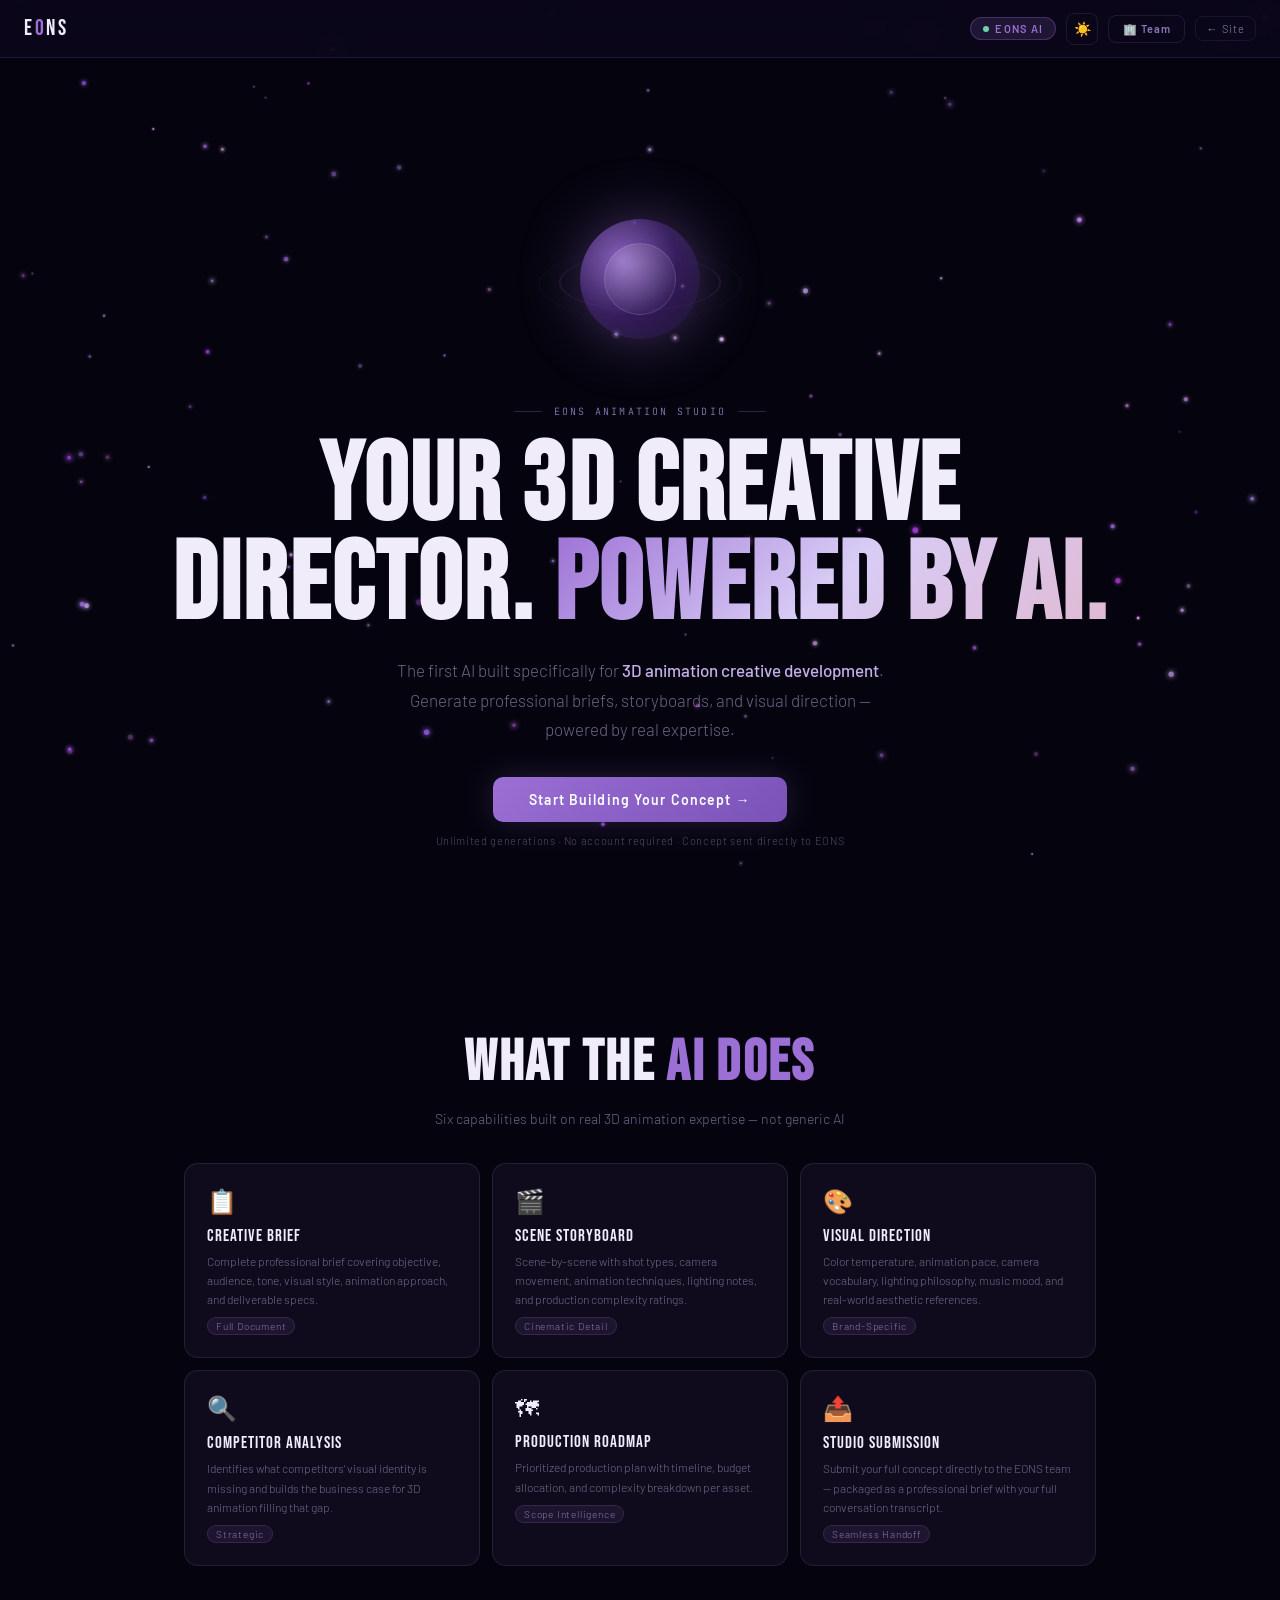
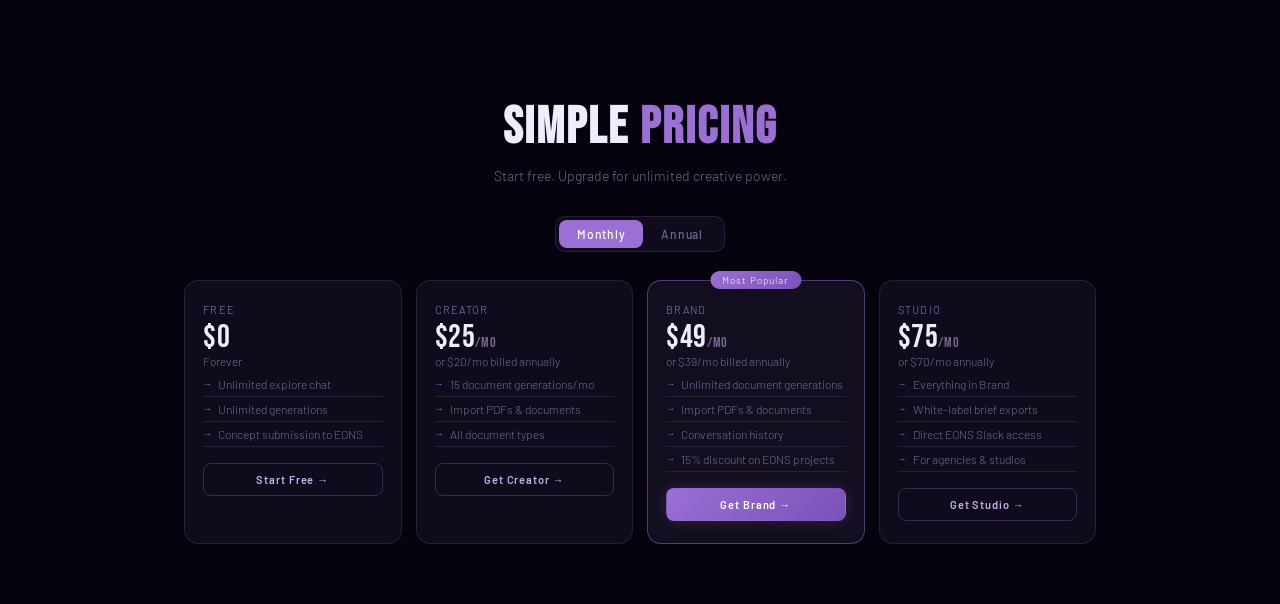
==== commit 3fcf8aa4: "Update studio-ai.html" ====
--- a/studio-ai.html
+++ b/studio-ai.html
@@ -2,6 +2,15 @@
 <html lang="en" data-theme="dark">
 <head>
 <meta charset="UTF-8">
+  <!-- Google tag (gtag.js) -->
+<script async src="https://www.googletagmanager.com/gtag/js?id=G-PF6M057XXE"></script>
+<script>
+  window.dataLayer = window.dataLayer || [];
+  function gtag(){dataLayer.push(arguments);}
+  gtag('js', new Date());
+
+  gtag('config', 'G-PF6M057XXE');
+</script>
 <meta name="viewport" content="width=device-width, initial-scale=1.0">
 <meta name="theme-color" content="#05040e">
 <title>EONS AI — 3D Animation Creative Director</title>
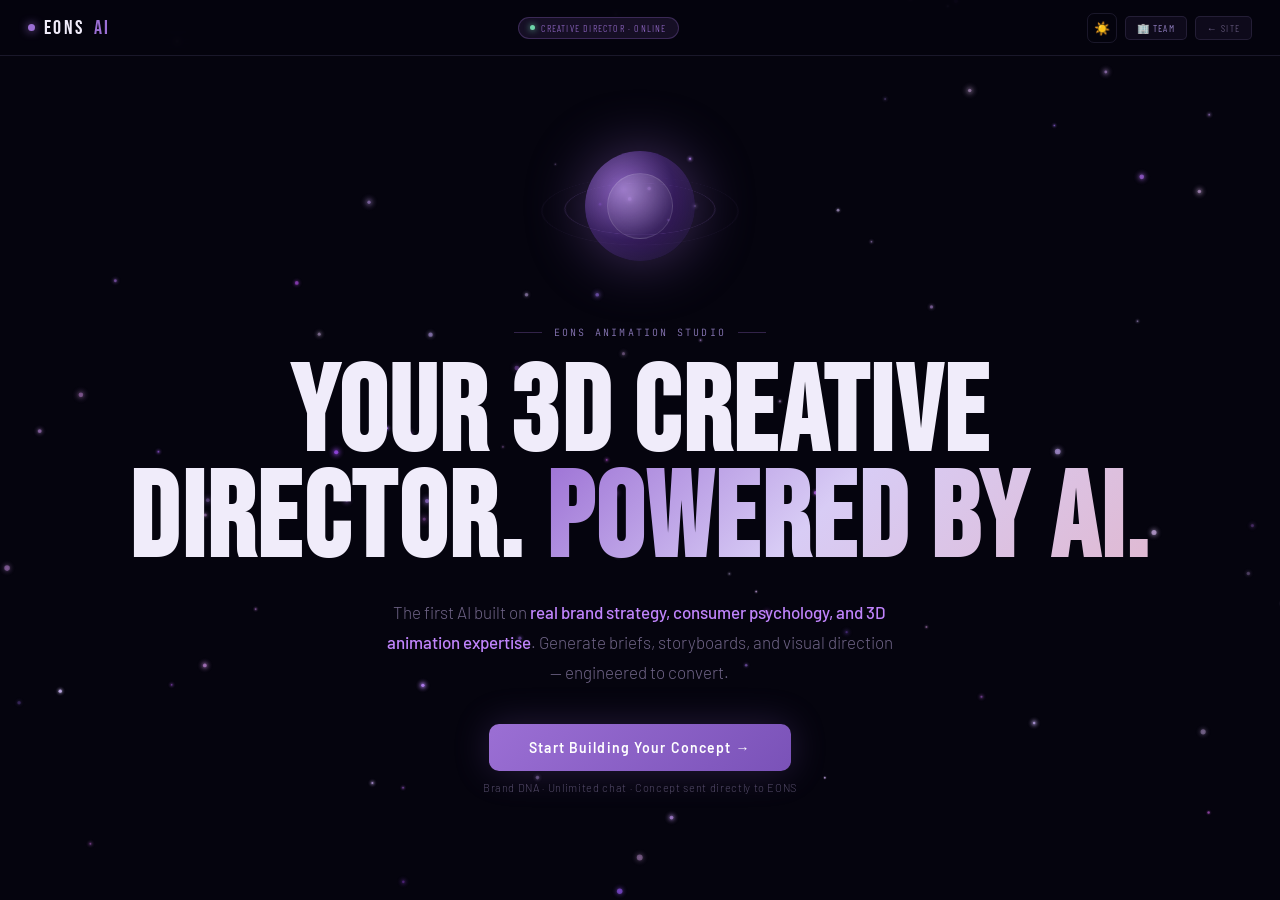
==== commit b4f69193: "Add files via upload" ====
--- a/studio-ai.html
+++ b/studio-ai.html
@@ -1,249 +1,287 @@
 <!DOCTYPE html>
-<html lang="en" data-theme="dark">
+<html lang="en">
 <head>
 <meta charset="UTF-8">
-  <!-- Google tag (gtag.js) -->
+<!-- Google Analytics -->
 <script async src="https://www.googletagmanager.com/gtag/js?id=G-PF6M057XXE"></script>
 <script>
   window.dataLayer = window.dataLayer || [];
   function gtag(){dataLayer.push(arguments);}
   gtag('js', new Date());
-
   gtag('config', 'G-PF6M057XXE');
 </script>
-<meta name="viewport" content="width=device-width, initial-scale=1.0">
+<!-- PWA & Viewport -->
+<meta name="viewport" content="width=device-width, initial-scale=1.0, viewport-fit=cover">
+<meta name="apple-mobile-web-app-capable" content="yes">
+<meta name="apple-mobile-web-app-status-bar-style" content="black-translucent">
+<meta name="apple-mobile-web-app-title" content="EONS AI">
 <meta name="theme-color" content="#05040e">
-<title>EONS AI — 3D Animation Creative Director</title>
-<meta name="description" content="AI-powered 3D animation creative director. Generate professional briefs, storyboards, and visual direction in minutes.">
+<meta name="description" content="AI-powered brand strategist and creative director. Generate professional briefs, storyboards, and visual direction — powered by EONS Animation Studio.">
 <link rel="canonical" href="https://eons.studio/studio-ai.html">
+<title>EONS AI — Creative Intelligence</title>
 <link rel="preconnect" href="https://fonts.googleapis.com">
 <link rel="preconnect" href="https://fonts.gstatic.com" crossorigin>
-<link href="https://fonts.googleapis.com/css2?family=Bebas+Neue&family=Barlow:wght@300;400;500;600&family=JetBrains+Mono:wght@400&display=swap" rel="stylesheet" media="print" onload="this.media='all'">
-<noscript><link href="https://fonts.googleapis.com/css2?family=Bebas+Neue&family=Barlow:wght@300;400;500;600&family=JetBrains+Mono:wght@400&display=swap" rel="stylesheet"></noscript>
+<link href="https://fonts.googleapis.com/css2?family=Bebas+Neue&family=Barlow:ital,wght@0,300;0,400;0,500;0,600;1,300;1,400&family=Barlow+Condensed:wght@300;400;500;600&family=JetBrains+Mono:wght@400&display=swap" rel="stylesheet" media="print" onload="this.media='all'">
+<noscript><link href="https://fonts.googleapis.com/css2?family=Bebas+Neue&family=Barlow:ital,wght@0,300;0,400;0,500;0,600;1,300;1,400&family=Barlow+Condensed:wght@300;400;500;600&family=JetBrains+Mono:wght@400&display=swap" rel="stylesheet"></noscript>
+
 <style>
+/* ═══════════════════════════════════
+   DESIGN TOKENS
+═══════════════════════════════════ */
 :root {
-  --bg: #05040e;
-  --bg2: #0c0820;
-  --surface: rgba(155,111,212,.07);
-  --glass: rgba(12,8,28,.85);
-  --border: rgba(180,160,240,.12);
-  --border2: rgba(180,160,240,.22);
-  --v: #9b6fd4;
-  --v2: #7a52b8;
-  --mauve: #c4b0e8;
-  --md: #8a78b8;
-  --white: #f0ecfa;
-  --dim: rgba(196,176,232,.55);
-  --dim2: rgba(196,176,232,.4);
-  --glow: rgba(155,111,212,.22);
-  --green: #6dd4a8;
-  --red: #e87070;
-  --nav-h: 58px;
-  --text: #f0ecfa;
+  --bg:       #05040e;
+  --bg2:      #0c0820;
+  --obs3:     #141228;
+  --obs4:     #1c1a30;
+  --v:        #9b6fd4;
+  --v2:       #7a52b8;
+  --mauve:    #c084fc;
+  --mauve-dim:#9a5fd4;
+  --md:       #8a78b8;
+  --white:    #f0ecfa;
+  --dim:      rgba(196,176,232,.55);
+  --dim2:     rgba(196,176,232,.4);
+  --surface:  rgba(155,111,212,.07);
+  --glass:    rgba(12,8,28,.88);
+  --border:   rgba(180,160,240,.13);
+  --border2:  rgba(180,160,240,.24);
+  --mg:       rgba(155,111,212,.12);
+  --mgs:      rgba(155,111,212,.22);
+  --glow:     rgba(155,111,212,.22);
+  --green:    #6dd4a8;
+  --red:      #e87070;
+  --amber:    #fbbf24;
   --input-bg: rgba(255,255,255,.04);
-  --sidebar-bg: rgba(5,4,14,.96);
+  --sidebar-bg: rgba(5,4,14,.97);
+  --nav-h:    56px;
+  --mob-nav-h:58px;
+  --safe-b:   env(safe-area-inset-bottom, 0px);
+  --safe-t:   env(safe-area-inset-top, 0px);
 }
 [data-theme="light"] {
-  --bg: #e8e4f0; --bg2: #ddd8ec;
-  --surface: rgba(155,111,212,.08);
-  --glass: rgba(232,228,240,.92);
-  --border: rgba(130,90,190,.16);
-  --border2: rgba(130,90,190,.3);
-  --text: #1a0e35; --dim: rgba(40,20,80,.7);
-  --dim2: rgba(40,20,80,.5);
-  --input-bg: rgba(255,255,255,.6);
-  --sidebar-bg: rgba(232,228,240,.97);
-}
-*,*::before,*::after{margin:0;padding:0;box-sizing:border-box;}
-html{scroll-behavior:smooth;}
-body{background:var(--bg);color:var(--text);font-family:'Barlow',sans-serif;font-weight:300;overflow-x:hidden;min-height:100vh;}
+  --bg:#e8e4f0; --bg2:#ddd8ec; --obs3:#ccc8dc; --obs4:#bbb6cc;
+  --surface:rgba(155,111,212,.08); --glass:rgba(232,228,240,.92);
+  --border:rgba(130,90,190,.16); --border2:rgba(130,90,190,.3);
+  --white:#1a0e35; --dim:rgba(40,20,80,.7); --dim2:rgba(40,20,80,.5);
+  --input-bg:rgba(255,255,255,.6); --sidebar-bg:rgba(232,228,240,.97);
+  --mg:rgba(155,111,212,.1); --mgs:rgba(155,111,212,.2);
+}
+
+/* ═══════════════════════════════════
+   RESET
+═══════════════════════════════════ */
+*,*::before,*::after{box-sizing:border-box;margin:0;padding:0;}
+html{height:100%;scroll-behavior:smooth;-webkit-tap-highlight-color:transparent;}
+body{height:100%;background:var(--bg);color:var(--white);font-family:'Barlow',sans-serif;font-weight:300;overflow-x:hidden;-webkit-font-smoothing:antialiased;}
+#appScreen{overflow:hidden;}
+#appScreen.active~* {overflow:hidden;}
 a{text-decoration:none;color:inherit;}
-button{font-family:'Barlow',sans-serif;}
+button{font-family:'Barlow',sans-serif;cursor:pointer;}
+input,textarea{font-family:'Barlow',sans-serif;}
+
+/* canvas */
 #bgCanvas{position:fixed;inset:0;z-index:0;pointer-events:none;}
-nav{position:fixed;top:0;left:0;right:0;z-index:1000;height:var(--nav-h);padding:0 24px;display:flex;align-items:center;justify-content:space-between;background:var(--glass);backdrop-filter:blur(12px);border-bottom:1px solid var(--border);}
-.nav-logo{font-family:'Bebas Neue',sans-serif;font-size:22px;letter-spacing:.12em;color:var(--white);}
-.nav-logo span{color:var(--v);}
-.nav-right{display:flex;align-items:center;gap:10px;}
-.nav-ai-badge{display:flex;align-items:center;gap:6px;padding:4px 12px;background:rgba(155,111,212,.15);border:1px solid rgba(155,111,212,.3);border-radius:100px;font-size:11px;letter-spacing:.1em;font-weight:600;color:var(--v);}
-.nav-ai-badge-dot{width:6px;height:6px;background:var(--green);border-radius:50%;animation:pulse 2s ease-in-out infinite;}
-@keyframes pulse{0%,100%{opacity:1;}50%{opacity:.4;}}
-.theme-toggle{width:32px;height:32px;border:1px solid var(--border);border-radius:8px;background:transparent;cursor:pointer;display:flex;align-items:center;justify-content:center;font-size:14px;transition:.3s;}
-.theme-toggle:hover{border-color:var(--v);background:var(--surface);}
-.nav-team-btn{padding:6px 14px;border:1px solid var(--border);border-radius:8px;background:transparent;font-size:11px;font-weight:600;letter-spacing:.08em;color:var(--md);cursor:pointer;transition:.3s;}
-.nav-team-btn:hover{border-color:var(--v);color:var(--v);}
-.nav-back{font-size:11px;letter-spacing:.1em;color:var(--mauve);transition:.25s;padding:5px 10px;border:1px solid var(--border);border-radius:8px;opacity:.75;}
-.nav-back:hover{color:var(--white);border-color:rgba(155,111,212,.35);opacity:1;background:rgba(155,111,212,.06);}
-.overlay{display:none;position:fixed;inset:0;z-index:2000;overflow-y:auto;}
-.overlay.active{display:flex;align-items:center;justify-content:center;padding:80px 16px 40px;}
-.overlay-bg{position:fixed;inset:0;background:rgba(5,4,14,.85);backdrop-filter:blur(8px);}
-.gate-wrap{position:relative;z-index:1;width:100%;max-width:520px;}
-.gate-card{background:var(--glass);border:1px solid var(--border2);border-radius:20px;overflow:hidden;backdrop-filter:blur(16px);}
-.step-indicator{display:flex;align-items:center;justify-content:center;gap:0;margin-bottom:24px;}
-.step-dot{width:28px;height:28px;border-radius:50%;border:2px solid var(--border2);display:flex;align-items:center;justify-content:center;font-size:11px;font-weight:600;color:var(--dim);transition:.3s;background:var(--bg);}
-.step-dot.active{border-color:var(--v);color:var(--v);background:rgba(155,111,212,.1);}
-.step-dot.done{border-color:var(--v);background:var(--v);color:#fff;}
-.step-line{width:40px;height:2px;background:var(--border);transition:.3s;}
-.step-line.done{background:var(--v);}
-.gate-hdr{padding:28px 28px 0;text-align:center;}
-.gate-hdr-icon{font-size:32px;margin-bottom:12px;display:block;}
-.gate-hdr-title{font-family:'Bebas Neue',sans-serif;font-size:28px;letter-spacing:.06em;margin-bottom:8px;}
-.gate-hdr-sub{font-size:13px;color:var(--dim);line-height:1.7;max-width:380px;margin:0 auto;}
-.gate-body{padding:24px 28px 28px;}
-.gate-step{display:none;flex-direction:column;gap:12px;}
-.gate-step.active{display:flex;}
-.gate-field{display:flex;flex-direction:column;gap:5px;}
-.gate-label{font-size:10px;letter-spacing:.14em;text-transform:uppercase;color:var(--md);}
-.gate-input{background:var(--input-bg);border:1px solid var(--border);border-radius:10px;padding:11px 14px;color:var(--text);font-family:'Barlow',sans-serif;font-size:14px;outline:none;transition:.3s;width:100%;}
-.gate-input:focus{border-color:var(--v);}
-.gate-input::placeholder{color:var(--dim2);}
-.gate-btn{padding:13px;background:linear-gradient(135deg,var(--v),var(--v2));border:none;border-radius:10px;font-size:13px;font-weight:600;letter-spacing:.08em;color:#fff;cursor:pointer;transition:.3s;box-shadow:0 0 24px var(--glow);}
-.gate-btn:hover{opacity:.9;transform:translateY(-1px);}
-.gate-btn-ghost{padding:10px;background:transparent;border:1px solid var(--border);border-radius:10px;font-size:12px;color:var(--dim);cursor:pointer;transition:.3s;text-align:center;}
-.gate-btn-ghost:hover{border-color:var(--md);color:var(--mauve);}
-.gate-error{font-size:12px;color:var(--red);display:none;padding:4px 0;}
-.gate-error.show{display:block;}
-.gate-privacy{font-size:11px;color:var(--dim2);text-align:center;margin-top:8px;}
-.gate-toggle-row{display:flex;align-items:center;justify-content:space-between;padding:10px 16px;border-bottom:1px solid var(--border);background:rgba(155,111,212,.04);}
-.gate-toggle-btn{padding:4px 12px;border:1px solid rgba(155,111,212,.3);border-radius:100px;background:transparent;font-size:11px;font-weight:600;color:var(--v);cursor:pointer;transition:.3s;letter-spacing:.06em;}
-.gate-toggle-btn:hover{background:rgba(155,111,212,.1);}
-.gate-returning-av{width:56px;height:56px;border-radius:50%;background:linear-gradient(135deg,var(--v),var(--v2));display:flex;align-items:center;justify-content:center;font-family:'Bebas Neue',sans-serif;font-size:22px;color:#fff;margin:0 auto 12px;box-shadow:0 0 24px var(--glow);}
-.source-grid{display:grid;grid-template-columns:repeat(2,1fr);gap:8px;}
-.source-btn{padding:10px 12px;border:1px solid var(--border);border-radius:10px;background:transparent;font-size:12px;color:var(--dim);cursor:pointer;transition:.3s;text-align:left;display:flex;align-items:center;gap:8px;}
-.source-btn:hover,.source-btn.on{border-color:var(--v);color:var(--v);background:rgba(155,111,212,.08);}
-.purpose-grid{display:grid;grid-template-columns:1fr;gap:8px;}
-.purpose-btn{padding:12px 14px;border:1px solid var(--border);border-radius:10px;background:transparent;font-size:13px;color:var(--dim);cursor:pointer;transition:.3s;text-align:left;display:flex;align-items:center;gap:10px;}
-.purpose-btn:hover,.purpose-btn.on{border-color:var(--v);color:var(--v);background:rgba(155,111,212,.08);}
-.purpose-btn-icon{font-size:18px;flex-shrink:0;}
-.purpose-btn-text{display:flex;flex-direction:column;gap:2px;}
-.purpose-btn-title{font-weight:500;font-size:13px;}
-.purpose-btn-sub{font-size:11px;color:var(--dim2);}
-#landingView{position:relative;z-index:2;padding-top:var(--nav-h);}
-.landing{min-height:100vh;display:flex;flex-direction:column;align-items:center;justify-content:center;padding:80px 24px 60px;text-align:center;position:relative;z-index:2;}
-.landing-kicker{font-family:'JetBrains Mono',monospace;font-size:10px;letter-spacing:.22em;text-transform:uppercase;color:var(--md);margin-bottom:20px;display:flex;align-items:center;gap:12px;}
-.landing-kicker::before,.landing-kicker::after{content:'';width:28px;height:1px;background:rgba(155,111,212,.28);}
-.landing-title{font-family:'Bebas Neue',sans-serif;font-size:clamp(52px,9vw,110px);line-height:.9;letter-spacing:.02em;margin-bottom:20px;color:var(--text);}
-.landing-title .grad{background:linear-gradient(135deg,var(--v) 0%,#d8ccf5 50%,#e0b8d0 100%);-webkit-background-clip:text;-webkit-text-fill-color:transparent;background-clip:text;}
-.landing-sub{font-size:clamp(14px,2vw,17px);color:var(--dim);line-height:1.75;max-width:520px;margin:0 auto 32px;}
-.landing-sub strong{color:var(--mauve);font-weight:500;}
-.landing-cta{padding:14px 36px;background:linear-gradient(135deg,var(--v),var(--v2));border:none;border-radius:10px;font-size:14px;font-weight:600;letter-spacing:.08em;color:#fff;cursor:pointer;box-shadow:0 0 32px var(--glow);transition:.3s;margin-bottom:12px;}
-.landing-cta:hover{transform:translateY(-2px);box-shadow:0 0 48px rgba(155,111,212,.5);}
-.landing-note{font-size:11px;color:var(--dim2);letter-spacing:.06em;}
-.orb-scene{width:180px;height:180px;margin:0 auto 36px;perspective:600px;position:relative;}
-.orb-wrap{width:100%;height:100%;position:relative;transform-style:preserve-3d;animation:orbSpin 12s linear infinite;}
-@keyframes orbSpin{from{transform:rotateY(0) rotateX(12deg);}to{transform:rotateY(360deg) rotateX(12deg);}}
-.orb{width:120px;height:120px;border-radius:50%;background:radial-gradient(circle at 35% 35%,rgba(155,111,212,.9),rgba(80,40,140,.6),rgba(20,10,50,.4));box-shadow:0 0 60px rgba(155,111,212,.4),inset 0 0 40px rgba(255,255,255,.08);position:absolute;top:50%;left:50%;transform:translate(-50%,-50%);display:flex;align-items:center;justify-content:center;animation:orbGlow 4s ease-in-out infinite;}
-.orb-inner{width:60%;height:60%;border-radius:50%;background:radial-gradient(circle at 40% 30%,rgba(255,255,255,.18),transparent);border:1px solid rgba(255,255,255,.12);animation:orbInnerPulse 4s ease-in-out infinite;}
-.orb-ring{position:absolute;top:50%;left:50%;width:160px;height:160px;border:1px solid rgba(155,111,212,.2);border-radius:50%;transform:translate(-50%,-50%) rotateX(70deg);animation:ringPulse 3s ease-in-out infinite;}
-.orb-ring-outer{position:absolute;top:50%;left:50%;width:200px;height:200px;border:1px solid rgba(155,111,212,.07);border-radius:50%;transform:translate(-50%,-50%) rotateX(70deg);animation:ringPulse 4.5s ease-in-out infinite reverse;}
-@keyframes orbGlow{0%,100%{box-shadow:0 0 60px rgba(155,111,212,.4),inset 0 0 40px rgba(255,255,255,.08);}50%{box-shadow:0 0 90px rgba(155,111,212,.65),0 0 120px rgba(155,111,212,.2),inset 0 0 50px rgba(255,255,255,.14);}}
-@keyframes orbInnerPulse{0%,100%{opacity:.8;transform:scale(1);}50%{opacity:1;transform:scale(1.06);}}
-@keyframes ringPulse{0%,100%{border-color:rgba(155,111,212,.12);opacity:.6;}50%{border-color:rgba(155,111,212,.45);opacity:1;}}
-.scroll-section{padding:70px 24px;max-width:960px;margin:0 auto;position:relative;z-index:2;}
-.caps-hdr{text-align:center;margin-bottom:32px;}
-.caps-title{font-family:'Bebas Neue',sans-serif;font-size:clamp(36px,5vw,58px);letter-spacing:.04em;margin-bottom:10px;}
-.caps-sub{font-size:14px;color:var(--dim);line-height:1.7;}
-.caps-grid{display:grid;grid-template-columns:repeat(auto-fit,minmax(260px,1fr));gap:12px;}
-.cap-card{padding:22px;background:var(--surface);border:1px solid var(--border);border-radius:14px;transition:transform .3s ease,border-color .3s ease,box-shadow .3s ease,background .3s ease;text-align:left;}
-.cap-card:hover{border-color:rgba(155,111,212,.35);transform:translateY(-4px);box-shadow:0 8px 32px rgba(155,111,212,.12);background:rgba(155,111,212,.09);}
-.cap-card:hover .cap-icon{transform:scale(1.15);}
-.cap-icon{font-size:24px;margin-bottom:10px;display:block;transition:transform .3s ease;}
-.cap-title{font-family:'Bebas Neue',sans-serif;font-size:17px;letter-spacing:.06em;margin-bottom:6px;}
-.cap-desc{font-size:12px;color:var(--dim);line-height:1.6;}
-.cap-tag{display:inline-block;margin-top:8px;padding:2px 8px;background:rgba(155,111,212,.1);border:1px solid rgba(155,111,212,.2);border-radius:100px;font-size:10px;letter-spacing:.08em;color:var(--md);}
-.pricing-landing{padding:60px 24px;max-width:960px;margin:0 auto;position:relative;z-index:2;text-align:center;}
-.pricing-landing-title{font-family:'Bebas Neue',sans-serif;font-size:clamp(32px,5vw,52px);letter-spacing:.04em;margin-bottom:8px;}
-.pricing-landing-sub{font-size:14px;color:var(--dim);margin-bottom:32px;}
-.billing-toggle{display:inline-flex;gap:0;background:var(--surface);border:1px solid var(--border);border-radius:10px;padding:3px;margin-bottom:28px;}
-.bt-btn{padding:7px 18px;border:none;border-radius:8px;font-size:12px;font-weight:500;letter-spacing:.06em;color:var(--dim);background:transparent;cursor:pointer;transition:.3s;}
-.bt-btn.on{background:var(--v);color:#fff;}
-.pc-grid{display:grid;grid-template-columns:repeat(auto-fit,minmax(200px,1fr));gap:14px;text-align:left;}
-.pc{padding:22px 18px;background:var(--surface);border:1px solid var(--border);border-radius:14px;position:relative;transition:transform .3s ease,border-color .3s ease,box-shadow .3s ease,background .3s ease;}
-.pc:hover{border-color:rgba(155,111,212,.35);transform:translateY(-4px);box-shadow:0 8px 32px rgba(155,111,212,.1);background:rgba(155,111,212,.07);}
-.pc.hot{border-color:rgba(155,111,212,.45);background:rgba(155,111,212,.09);}
-.pc.hot:hover{border-color:rgba(155,111,212,.7);box-shadow:0 8px 40px rgba(155,111,212,.22);background:rgba(155,111,212,.13);}
-.pc-badge{position:absolute;top:-10px;left:50%;transform:translateX(-50%);padding:3px 12px;background:linear-gradient(135deg,var(--v),var(--v2));border-radius:100px;font-size:10px;letter-spacing:.1em;color:#fff;white-space:nowrap;}
-.pc-name{font-size:11px;letter-spacing:.12em;text-transform:uppercase;color:var(--md);margin-bottom:6px;}
-.pc-price{font-family:'Bebas Neue',sans-serif;font-size:32px;letter-spacing:.02em;line-height:1;}
-.pc-period{font-size:12px;color:var(--dim);margin-bottom:4px;}
-.pc-annual-note{font-size:11px;color:var(--v);margin-bottom:14px;}
-.pc-feats{list-style:none;margin-bottom:16px;}
-.pc-feats li{font-size:12px;color:var(--dim);padding:5px 0;border-bottom:1px solid var(--border);display:flex;align-items:center;gap:6px;}
-.pc-feats li::before{content:'→';color:var(--v);font-size:9px;}
-.pc-btn{width:100%;padding:9px;background:transparent;border:1px solid var(--border2);border-radius:8px;font-size:11px;font-weight:600;letter-spacing:.08em;color:var(--mauve);cursor:pointer;transition:.3s;}
-.pc.hot .pc-btn{background:linear-gradient(135deg,var(--v),var(--v2));border-color:transparent;color:#fff;box-shadow:0 0 16px var(--glow);}
-#mainWrap{display:none;position:fixed;inset:0;top:var(--nav-h);z-index:10;flex-direction:column;background:var(--bg);}
-.chat-layout{display:flex;height:100%;overflow:hidden;}
-.chat-sidebar{width:240px;flex-shrink:0;border-right:1px solid var(--border);background:var(--sidebar-bg);padding:12px;overflow-y:auto;display:flex;flex-direction:column;gap:8px;}
-@media(max-width:768px){
-  .chat-sidebar{display:flex;position:fixed;top:var(--nav-h);left:0;bottom:0;z-index:500;width:280px;transform:translateX(-100%);transition:transform .3s cubic-bezier(.2,1,.4,1);box-shadow:4px 0 24px rgba(0,0,0,.4);}
-  .chat-sidebar.mob-open{transform:translateX(0);}
-  .mob-menu-btn{display:flex;}
-  .mob-sidebar-overlay{display:none;position:fixed;inset:0;top:var(--nav-h);background:rgba(5,4,14,.6);backdrop-filter:blur(2px);z-index:499;}
-  .mob-sidebar-overlay.show{display:block;}
-}
-@media(min-width:769px){.mob-menu-btn{display:none;}.mob-sidebar-overlay{display:none!important;}}
-.sidebar-new-btn{width:100%;padding:9px;background:var(--surface);border:1px solid var(--border);border-radius:8px;font-size:12px;color:var(--mauve);cursor:pointer;transition:.3s;display:flex;align-items:center;gap:6px;justify-content:center;}
-.sidebar-new-btn:hover{border-color:var(--v);color:var(--v);}
-.sidebar-list{display:flex;flex-direction:column;gap:4px;flex:1;}
-.sidebar-item{padding:8px 10px;border-radius:8px;cursor:pointer;transition:.3s;font-size:12px;color:var(--dim);border:1px solid transparent;}
-.sidebar-item:hover{background:var(--surface);color:var(--mauve);}
-.sidebar-item.active{background:rgba(155,111,212,.1);border-color:rgba(155,111,212,.2);color:var(--mauve);}
-.chat-main{flex:1;display:flex;flex-direction:column;overflow:hidden;position:relative;}
-.ch-hdr{padding:12px 16px;border-bottom:1px solid var(--border);display:flex;align-items:center;gap:10px;flex-shrink:0;}
-.mob-menu-btn{display:none;width:32px;height:32px;border:1px solid var(--border);border-radius:8px;background:transparent;color:var(--mauve);font-size:16px;cursor:pointer;align-items:center;justify-content:center;flex-shrink:0;transition:.25s;}
-.mob-menu-btn:hover{border-color:var(--v);color:var(--v);}
-.ch-hdr-av{width:32px;height:32px;border-radius:9px;background:linear-gradient(135deg,var(--v),var(--v2));display:flex;align-items:center;justify-content:center;font-size:14px;box-shadow:0 0 12px var(--glow);}
-.ch-hdr-info{flex:1;}
-.ch-hdr-name{font-size:13px;font-weight:600;}
-.ch-hdr-status{font-size:11px;color:var(--green);}
-.ch-phase{font-size:10px;padding:3px 9px;background:rgba(155,111,212,.12);border-radius:100px;color:var(--md);letter-spacing:.08em;}
-.credits-badge{font-size:10px;padding:3px 8px;background:var(--surface);border:1px solid var(--border);border-radius:100px;color:var(--dim);}
-.ch-msgs{flex:1;overflow-y:auto;padding:16px;display:flex;flex-direction:column;gap:12px;}
-.ch-msgs::-webkit-scrollbar{width:3px;}
-.ch-msgs::-webkit-scrollbar-thumb{background:rgba(155,111,212,.25);border-radius:2px;}
+
+/* ═══════════════════════════════════
+   SCREEN ROUTER
+═══════════════════════════════════ */
+.screen{display:none;height:100dvh;flex-direction:column;position:relative;z-index:1;}
+.screen.active{display:flex;}
+
+/* ═══════════════════════════════════
+   AUTH SCREEN
+═══════════════════════════════════ */
+#authScreen{align-items:center;justify-content:center;padding:24px;background:transparent;}
+.auth-wrap{
+  width:100%;max-width:420px;
+  background:var(--glass);border:1px solid var(--border2);border-radius:18px;
+  padding:36px 32px;display:flex;flex-direction:column;gap:22px;
+  backdrop-filter:blur(20px);box-shadow:0 0 80px rgba(155,111,212,.08);
+  position:relative;z-index:2;
+}
+.auth-logo{font-family:'Bebas Neue',sans-serif;font-size:24px;letter-spacing:.14em;display:flex;align-items:center;gap:9px;}
+.auth-logo em{color:var(--v);font-style:normal;}
+.logo-dot{width:7px;height:7px;border-radius:50%;background:var(--v);box-shadow:0 0 10px var(--v);animation:pulse 2.5s ease-in-out infinite;}
+@keyframes pulse{0%,100%{opacity:1;transform:scale(1)}50%{opacity:.5;transform:scale(.7)}}
+
+.auth-hed{display:flex;flex-direction:column;gap:5px;}
+.auth-hed h2{font-family:'Bebas Neue',sans-serif;font-size:30px;letter-spacing:.03em;line-height:1;}
+.auth-hed p{font-size:13px;color:var(--dim);font-weight:300;line-height:1.55;}
+
+.auth-tabs{display:flex;border:1px solid var(--border);border-radius:8px;overflow:hidden;}
+.auth-tab{flex:1;padding:9px;font-family:'Barlow Condensed',sans-serif;font-size:11px;letter-spacing:.13em;text-transform:uppercase;background:transparent;border:none;color:var(--dim);transition:all .2s;}
+.auth-tab.on{background:var(--mg);color:var(--v);}
+
+.auth-fields{display:flex;flex-direction:column;gap:10px;}
+.auth-input{width:100%;padding:11px 14px;background:var(--input-bg);border:1px solid var(--border);border-radius:9px;color:var(--white);font-size:14px;font-weight:300;outline:none;transition:border-color .2s;}
+.auth-input:focus{border-color:var(--v);}
+.auth-input::placeholder{color:var(--dim2);}
+.auth-err{font-size:12px;color:var(--red);display:none;text-align:center;}
+.auth-err.show{display:block;}
+.auth-cta{width:100%;padding:13px;background:linear-gradient(135deg,var(--v),var(--v2));border:none;border-radius:9px;color:#fff;font-family:'Barlow Condensed',sans-serif;font-size:12px;font-weight:600;letter-spacing:.15em;text-transform:uppercase;transition:all .22s;box-shadow:0 0 24px var(--glow);}
+.auth-cta:hover{opacity:.9;transform:translateY(-1px);}
+.auth-note{font-size:11px;color:var(--dim2);text-align:center;line-height:1.5;}
+
+/* Returning user card in auth */
+.auth-returning{display:flex;flex-direction:column;align-items:center;gap:10px;padding:8px 0;}
+.auth-ret-av{width:52px;height:52px;border-radius:50%;background:linear-gradient(135deg,var(--v),var(--v2));display:flex;align-items:center;justify-content:center;font-family:'Bebas Neue',sans-serif;font-size:22px;color:#fff;box-shadow:0 0 24px var(--glow);}
+.auth-ret-name{font-size:17px;font-weight:600;}
+.auth-ret-meta{font-size:11px;color:var(--md);}
+.auth-ghost{width:100%;padding:9px;background:transparent;border:1px solid var(--border);border-radius:9px;font-size:12px;color:var(--dim);text-align:center;transition:all .2s;}
+.auth-ghost:hover{border-color:var(--md);color:var(--white);}
+
+/* ═══════════════════════════════════
+   APP SCREEN
+═══════════════════════════════════ */
+#appScreen{flex-direction:row;overflow:hidden;}
+
+/* ── DESKTOP SIDEBAR ── */
+.sidebar{
+  width:64px;flex-shrink:0;
+  background:var(--sidebar-bg);border-right:1px solid var(--border);
+  display:flex;flex-direction:column;align-items:center;
+  padding:14px 0;gap:4px;z-index:20;
+  transition:width .3s cubic-bezier(.4,0,.2,1);overflow:hidden;
+}
+.sidebar:hover{width:188px;}
+.sidebar-logo{
+  font-family:'Bebas Neue',sans-serif;font-size:17px;letter-spacing:.12em;
+  display:flex;align-items:center;gap:8px;
+  padding:8px 14px;width:100%;margin-bottom:10px;white-space:nowrap;
+}
+.sidebar-logo em{color:var(--v);font-style:normal;}
+.sidebar-logo-txt{opacity:0;transition:opacity .2s .1s;white-space:nowrap;}
+.sidebar:hover .sidebar-logo-txt{opacity:1;}
+
+.nav-item{
+  display:flex;align-items:center;gap:10px;width:100%;
+  padding:11px 20px;border:none;background:transparent;color:var(--dim);
+  transition:all .2s;white-space:nowrap;overflow:hidden;position:relative;
+}
+.nav-item:hover{background:var(--mg);color:var(--white);}
+.nav-item.active{color:var(--v);background:var(--mg);}
+.nav-item.active::before{content:'';position:absolute;left:0;top:20%;bottom:20%;width:2px;background:var(--v);border-radius:0 2px 2px 0;}
+.nav-icon{font-size:17px;flex-shrink:0;width:24px;text-align:center;}
+.nav-lbl{font-family:'Barlow Condensed',sans-serif;font-size:11px;letter-spacing:.13em;text-transform:uppercase;opacity:0;transition:opacity .2s .1s;}
+.sidebar:hover .nav-lbl{opacity:1;}
+.sidebar-spacer{flex:1;}
+.sidebar-foot{width:100%;padding:10px 14px;display:flex;align-items:center;gap:10px;cursor:pointer;transition:all .2s;border-top:1px solid var(--border);margin-top:6px;overflow:hidden;}
+.sidebar-foot:hover{background:var(--mg);}
+.sidebar-av{width:32px;height:32px;border-radius:50%;background:var(--mgs);border:1px solid var(--border2);display:flex;align-items:center;justify-content:center;font-family:'Bebas Neue',sans-serif;font-size:13px;color:var(--v);flex-shrink:0;}
+.sidebar-uname{font-family:'Barlow Condensed',sans-serif;font-size:11px;letter-spacing:.1em;color:var(--dim);opacity:0;transition:opacity .2s .1s;white-space:nowrap;}
+.sidebar:hover .sidebar-uname{opacity:1;}
+
+/* ── MOBILE HEADER ── */
+.mob-header{
+  display:none;height:var(--nav-h);
+  background:rgba(5,4,14,.94);backdrop-filter:blur(12px);
+  border-bottom:1px solid var(--border);
+  align-items:center;justify-content:space-between;
+  padding:0 16px;flex-shrink:0;z-index:50;
+}
+.mob-logo{font-family:'Bebas Neue',sans-serif;font-size:18px;letter-spacing:.12em;display:flex;align-items:center;gap:7px;}
+.mob-logo em{color:var(--v);font-style:normal;}
+.mob-status{font-family:'Barlow Condensed',sans-serif;font-size:9px;letter-spacing:.15em;text-transform:uppercase;color:var(--green);display:flex;align-items:center;gap:5px;}
+.status-dot{width:5px;height:5px;border-radius:50%;background:var(--green);box-shadow:0 0 6px var(--green);animation:pulse 2s ease-in-out infinite;}
+.mob-acts{display:flex;align-items:center;gap:8px;}
+.mob-btn{font-family:'Barlow Condensed',sans-serif;font-size:10px;letter-spacing:.12em;text-transform:uppercase;color:var(--dim);background:var(--surface);border:1px solid var(--border);padding:5px 10px;border-radius:5px;transition:all .2s;}
+.mob-btn:hover{color:var(--v);border-color:rgba(155,111,212,.35);}
+
+/* ── MOBILE BOTTOM NAV ── */
+.mob-nav{
+  display:none;position:fixed;bottom:0;left:0;right:0;
+  height:calc(var(--mob-nav-h) + var(--safe-b));
+  padding-bottom:var(--safe-b);
+  background:rgba(5,4,14,.95);backdrop-filter:blur(20px);
+  border-top:1px solid var(--border);z-index:100;
+  justify-content:space-around;align-items:center;
+}
+.mob-nav-btn{display:flex;flex-direction:column;align-items:center;gap:3px;background:none;border:none;color:var(--dim);padding:8px 12px;border-radius:8px;transition:all .2s;flex:1;}
+.mob-nav-btn.active{color:var(--v);}
+.mob-nav-icon{font-size:19px;}
+.mob-nav-lbl{font-family:'Barlow Condensed',sans-serif;font-size:9px;letter-spacing:.1em;text-transform:uppercase;}
+
+/* ── MAIN CONTENT ── */
+.main-content{flex:1;display:flex;overflow:hidden;min-width:0;}
+
+/* ═══════════════════════════════════
+   VIEWS
+═══════════════════════════════════ */
+.view{display:none;flex:1;flex-direction:column;overflow:hidden;min-width:0;}
+.view.active{display:flex;}
+
+/* ── CHAT VIEW ── */
+.chat-view-header{
+  height:var(--nav-h);border-bottom:1px solid var(--border);
+  display:flex;align-items:center;justify-content:space-between;
+  padding:0 22px;flex-shrink:0;
+  background:rgba(5,4,14,.6);backdrop-filter:blur(10px);
+}
+.cvh-left{display:flex;align-items:center;gap:10px;}
+.cvh-av{width:30px;height:30px;border-radius:9px;background:linear-gradient(135deg,var(--v),var(--v2));display:flex;align-items:center;justify-content:center;font-size:13px;box-shadow:0 0 12px var(--glow);}
+.cvh-name{font-size:13px;font-weight:600;}
+.cvh-status{font-size:11px;color:var(--green);display:flex;align-items:center;gap:5px;}
+.cvh-divider{width:1px;height:16px;background:var(--border);}
+.cvh-session{font-family:'Barlow Condensed',sans-serif;font-size:10px;letter-spacing:.1em;color:var(--dim);}
+.cvh-right{display:flex;align-items:center;gap:8px;}
+.cvh-btn{font-family:'Barlow Condensed',sans-serif;font-size:10px;letter-spacing:.12em;text-transform:uppercase;color:var(--dim);background:var(--surface);border:1px solid var(--border);padding:5px 11px;border-radius:5px;transition:all .2s;}
+.cvh-btn:hover{color:var(--v);border-color:rgba(155,111,212,.35);}
+.theme-btn{width:30px;height:30px;border:1px solid var(--border);border-radius:7px;background:transparent;display:flex;align-items:center;justify-content:center;font-size:14px;transition:all .3s;}
+.theme-btn:hover{border-color:var(--v);background:var(--surface);}
+.team-btn{padding:5px 11px;border:1px solid var(--border);border-radius:5px;background:transparent;font-family:'Barlow Condensed',sans-serif;font-size:10px;letter-spacing:.1em;color:var(--md);transition:all .3s;}
+.team-btn:hover{border-color:var(--v);color:var(--v);}
+
+/* Messages */
+.chat-messages{flex:1;overflow-y:auto;padding:18px 22px 10px;display:flex;flex-direction:column;gap:14px;scrollbar-width:thin;scrollbar-color:var(--border) transparent;}
+.chat-messages::-webkit-scrollbar{width:3px;}
+.chat-messages::-webkit-scrollbar-thumb{background:rgba(155,111,212,.25);border-radius:2px;}
+@keyframes fadeUp{from{opacity:0;transform:translateY(8px)}to{opacity:1;transform:translateY(0)}}
+@keyframes msgIn{from{opacity:0;transform:translateY(8px)}to{opacity:1;transform:none}}
+
+/* Greeting banner */
+.greeting-banner{
+  background:var(--glass);border:1px solid var(--border2);border-left:3px solid var(--v);
+  border-radius:10px;padding:18px 20px;display:flex;flex-direction:column;gap:8px;
+  animation:fadeUp .4s ease;backdrop-filter:blur(8px);
+}
+.greeting-time{font-family:'Barlow Condensed',sans-serif;font-size:9px;letter-spacing:.18em;text-transform:uppercase;color:var(--v);}
+.greeting-name{font-family:'Bebas Neue',sans-serif;font-size:22px;letter-spacing:.05em;line-height:1;}
+.greeting-name em{color:var(--v);font-style:normal;}
+.greeting-body{font-size:13px;color:var(--dim);line-height:1.6;font-weight:300;}
+.greeting-chips{display:flex;gap:6px;flex-wrap:wrap;margin-top:3px;}
+.greeting-chip{font-family:'Barlow Condensed',sans-serif;font-size:9px;letter-spacing:.12em;text-transform:uppercase;color:var(--v);background:var(--mg);border:1px solid var(--border);padding:2px 7px;border-radius:3px;}
+.greeting-acts{display:flex;gap:7px;margin-top:4px;flex-wrap:wrap;}
+.greeting-act{font-family:'Barlow Condensed',sans-serif;font-size:10px;letter-spacing:.1em;text-transform:uppercase;color:var(--white);background:var(--mgs);border:1px solid var(--border2);padding:6px 12px;border-radius:6px;transition:all .2s;}
+.greeting-act:hover{background:rgba(155,111,212,.35);}
+
+/* Welcome state */
+.welcome-state{display:flex;flex-direction:column;gap:18px;padding:6px 0 14px;animation:fadeUp .4s ease;}
+.welcome-eyebrow{font-family:'JetBrains Mono',monospace;font-size:10px;letter-spacing:.18em;text-transform:uppercase;color:var(--md);}
+.welcome-hed{font-family:'Bebas Neue',sans-serif;font-size:clamp(34px,4.5vw,52px);line-height:.95;letter-spacing:.04em;}
+.welcome-hed em{font-style:italic;font-family:'Barlow',sans-serif;font-weight:300;color:var(--v);}
+.welcome-sub{font-size:13.5px;color:var(--dim);line-height:1.65;font-weight:300;max-width:380px;}
+.starters{display:flex;flex-direction:column;gap:7px;max-width:480px;}
+.starter-lbl{font-family:'Barlow Condensed',sans-serif;font-size:9px;letter-spacing:.18em;text-transform:uppercase;color:var(--dim2);margin-bottom:2px;}
+.starter{background:var(--input-bg);border:1px solid var(--border);border-radius:9px;padding:11px 14px;text-align:left;display:flex;align-items:center;gap:10px;transition:all .22s;width:100%;}
+.starter:hover{background:var(--mg);border-color:var(--border2);transform:translateX(3px);}
+.starter-txt{font-size:13px;font-weight:400;color:var(--dim);}
+.starter:hover .starter-txt{color:var(--white);}
+
+/* Message bubbles */
 .ch-msg{display:flex;gap:8px;align-items:flex-start;animation:msgIn .3s ease;}
-@keyframes msgIn{from{opacity:0;transform:translateY(8px);}to{opacity:1;transform:none;}}
 .ch-av{width:26px;height:26px;border-radius:8px;flex-shrink:0;display:flex;align-items:center;justify-content:center;font-size:11px;font-weight:600;}
 .ch-msg.assistant .ch-av{background:rgba(155,111,212,.15);color:var(--v);}
 .ch-msg.user .ch-av{background:rgba(155,111,212,.25);color:var(--white);}
 .ch-content{flex:1;min-width:0;}
-.ch-sender{font-size:10px;letter-spacing:.1em;text-transform:uppercase;color:var(--md);margin-bottom:4px;}
-.ch-text{font-size:13px;line-height:1.75;color:var(--text);}
+.ch-sender{font-family:'Barlow Condensed',sans-serif;font-size:9px;letter-spacing:.12em;text-transform:uppercase;color:var(--md);margin-bottom:3px;}
+.ch-text{font-size:13px;line-height:1.75;color:var(--white);}
 .ch-text strong{color:var(--mauve);font-weight:600;}
 .ch-text code{background:rgba(155,111,212,.12);padding:1px 5px;border-radius:4px;font-family:'JetBrains Mono',monospace;font-size:12px;}
-.ch-actions{padding:6px 12px;border-top:1px solid var(--border);display:flex;gap:6px;flex-wrap:wrap;flex-shrink:0;}
-.ch-action-btn{padding:5px 12px;border:1px solid var(--border);border-radius:100px;background:transparent;font-size:10px;letter-spacing:.07em;color:var(--md);cursor:pointer;transition:border-color .2s ease,color .2s ease,background .2s ease,box-shadow .2s ease,transform .15s ease;font-family:'Barlow',sans-serif;font-weight:500;}
-.ch-action-btn:hover{border-color:rgba(155,111,212,.4);color:var(--mauve);background:rgba(155,111,212,.06);transform:translateY(-1px);}
-.ch-action-btn.on{border-color:var(--v);color:var(--v);background:rgba(155,111,212,.08);}
-.ch-action-btn.mode-active{border-color:var(--v);color:var(--white);background:linear-gradient(135deg,rgba(155,111,212,.3),rgba(122,82,184,.2));box-shadow:0 0 14px rgba(155,111,212,.2),inset 0 1px 0 rgba(255,255,255,.06);font-weight:600;}
-.ch-action-btn.mode-active:hover{transform:none;box-shadow:0 0 18px rgba(155,111,212,.3);}
-.mode-badge{position:fixed;top:calc(var(--nav-h) + 8px);left:50%;transform:translateX(-50%);padding:4px 14px;background:rgba(155,111,212,.15);border:1px solid rgba(155,111,212,.3);border-radius:100px;font-size:11px;letter-spacing:.1em;color:var(--v);z-index:100;display:none;pointer-events:none;}
-.mode-badge.show{display:block;}
-.conv-group-label{font-size:9px;letter-spacing:.14em;text-transform:uppercase;color:var(--dim2);padding:8px 8px 4px;margin-top:4px;}
-.conv-item{padding:8px 10px;border-radius:8px;cursor:pointer;transition:.3s;border:1px solid transparent;}
-.conv-item:hover{background:var(--surface);border-color:var(--border);}
-.conv-item.active{background:rgba(155,111,212,.1);border-color:rgba(155,111,212,.2);}
-.conv-item-title{font-size:12px;color:var(--text);font-weight:500;margin-bottom:2px;white-space:nowrap;overflow:hidden;text-overflow:ellipsis;}
-.conv-item-meta{font-size:10px;color:var(--dim2);}
-.conv-item-del{float:right;opacity:0;font-size:11px;color:var(--red);cursor:pointer;padding:0 2px;}
-.conv-item:hover .conv-item-del{opacity:.6;}
-.conv-item-del:hover{opacity:1!important;}
-.saved-item{background:var(--surface);border:1px solid var(--border);border-radius:10px;overflow:hidden;margin-bottom:8px;}
-.saved-item-hdr{padding:10px 14px;cursor:pointer;display:flex;align-items:center;justify-content:space-between;transition:.3s;}
-.saved-item-hdr:hover{background:rgba(155,111,212,.05);}
-.saved-item-title{font-size:13px;font-weight:500;}
-.saved-item-meta{font-size:10px;color:var(--dim2);}
-.saved-item-body{display:none;padding:12px 14px;font-size:12px;color:var(--dim);line-height:1.7;border-top:1px solid var(--border);white-space:pre-wrap;max-height:200px;overflow-y:auto;}
-.saved-item.open .saved-item-body{display:block;}
-.saved-item-chevron{font-size:10px;color:var(--md);transition:transform .3s;}
-.saved-item.open .saved-item-chevron{transform:rotate(180deg);}
-.ch-input-row{padding:10px 12px;border-top:1px solid var(--border);display:flex;gap:8px;align-items:flex-end;flex-shrink:0;}
-.ch-input{flex:1;background:var(--input-bg);border:1px solid var(--border);border-radius:10px;padding:10px 14px;color:var(--text);font-family:'Barlow',sans-serif;font-size:13px;outline:none;transition:.3s;resize:none;min-height:42px;max-height:120px;}
-.ch-input:focus{border-color:var(--md);}
-.ch-input::placeholder{color:var(--dim2);}
-.ch-send{width:36px;height:36px;background:linear-gradient(135deg,var(--v),var(--v2));border:none;border-radius:9px;cursor:pointer;display:flex;align-items:center;justify-content:center;box-shadow:0 0 14px var(--glow);transition:.3s;flex-shrink:0;}
-.ch-send:hover{transform:scale(1.05);box-shadow:0 0 24px rgba(155,111,212,.5);}
-.ch-send svg{width:14px;height:14px;stroke:#fff;fill:none;stroke-width:2;}
+.msg-copy-btn{display:inline-flex;align-items:center;gap:4px;margin-top:7px;padding:3px 10px;background:transparent;border:1px solid var(--border);border-radius:100px;font-size:10px;letter-spacing:.06em;color:var(--dim);transition:.25s;}
+.msg-copy-btn:hover{border-color:var(--v);color:var(--v);}
+.msg-copy-btn.copied{border-color:var(--green);color:var(--green);}
+
+/* Thinking animation */
 .eons-thinking{display:flex;align-items:center;gap:8px;padding:2px 0;}
 .eons-think-orbs{display:flex;gap:4px;}
 .eons-orb{width:6px;height:6px;border-radius:50%;background:var(--v);animation:orbBounce 1.4s ease-in-out infinite;box-shadow:0 0 6px var(--v);}
@@ -253,226 +291,773 @@
 .eons-think-label{font-size:10px;color:var(--md);letter-spacing:.1em;font-family:'JetBrains Mono',monospace;animation:labelPulse 1.8s ease-in-out infinite;}
 @keyframes labelPulse{0%,100%{opacity:.4;}50%{opacity:1;}}
 .tw-cursor{display:inline-block;width:2px;height:1em;background:var(--v);margin-left:2px;vertical-align:text-bottom;animation:blink .7s step-end infinite;}
-.msg-copy-btn{display:inline-flex;align-items:center;gap:4px;margin-top:8px;padding:3px 10px;background:transparent;border:1px solid var(--border);border-radius:100px;font-size:10px;letter-spacing:.06em;color:var(--dim);cursor:pointer;transition:.25s;font-family:'Barlow',sans-serif;}
-.msg-copy-btn:hover{border-color:var(--v);color:var(--v);}
-.msg-copy-btn.copied{border-color:var(--green);color:var(--green);}
 @keyframes blink{0%,100%{opacity:1;}50%{opacity:0;}}
-.concept-panel{display:none;border-top:1px solid var(--border);padding:14px;flex-direction:column;gap:8px;}
+
+/* Context action pills */
+.ctx-bar{padding:8px 22px;display:flex;gap:6px;flex-wrap:wrap;border-top:1px solid var(--border);min-height:44px;align-items:center;}
+.ctx-pill{font-family:'Barlow Condensed',sans-serif;font-size:10px;font-weight:500;letter-spacing:.1em;text-transform:uppercase;color:var(--md);background:transparent;border:1px solid var(--border);padding:4px 12px;border-radius:100px;transition:all .2s;white-space:nowrap;}
+.ctx-pill:hover{color:var(--mauve);border-color:rgba(155,111,212,.4);background:var(--mg);}
+.ctx-pill.prime{color:var(--v);border-color:rgba(155,111,212,.4);background:var(--mg);}
+.ctx-pill.prime:hover{background:var(--mgs);color:var(--white);}
+
+/* Output panel */
+.output-panel{display:none;border-top:1px solid var(--border);max-height:32vh;overflow-y:auto;flex-direction:column;}
+.output-panel.open{display:flex;}
+.out-hdr{padding:10px 16px;border-bottom:1px solid var(--border);display:flex;align-items:center;gap:8px;flex-shrink:0;background:var(--surface);}
+.out-hdr-title{font-size:12px;font-weight:600;flex:1;}
+.out-hdr-badge{font-size:10px;padding:2px 8px;background:var(--mg);border-radius:100px;color:var(--v);}
+.out-copy-btn{padding:4px 10px;border:1px solid var(--border);border-radius:6px;background:transparent;font-size:10px;color:var(--dim);transition:.3s;font-family:'Barlow',sans-serif;}
+.out-copy-btn:hover{border-color:var(--v);color:var(--mauve);}
+.out-body{padding:14px;font-size:12px;line-height:1.8;color:var(--dim);white-space:pre-wrap;}
+
+/* Send to studio panel */
+.concept-panel{display:none;border-top:1px solid var(--border);padding:14px;flex-direction:column;gap:8px;background:var(--surface);}
 .concept-panel.open{display:flex;}
 .cp-title{font-size:11px;font-weight:600;letter-spacing:.1em;text-transform:uppercase;color:var(--mauve);}
 .cp-row{display:grid;grid-template-columns:1fr 1fr;gap:7px;}
-.cp-input{background:var(--input-bg);border:1px solid var(--border);border-radius:8px;padding:8px 11px;color:var(--text);font-family:'Barlow',sans-serif;font-size:12px;outline:none;transition:.3s;width:100%;}
-.cp-input:focus{border-color:var(--md);}
+.cp-input{background:var(--input-bg);border:1px solid var(--border);border-radius:8px;padding:8px 11px;color:var(--white);font-size:12px;outline:none;transition:.3s;width:100%;}
+.cp-input:focus{border-color:var(--v);}
 .cp-input::placeholder{color:var(--dim2);}
-textarea.cp-input{resize:none;min-height:56px;grid-column:1/-1;}
+textarea.cp-input{resize:none;min-height:52px;grid-column:1/-1;}
 .cp-actions{display:flex;gap:7px;}
-.cp-send{flex:1;padding:9px;background:linear-gradient(135deg,var(--v),var(--v2));border:none;border-radius:8px;font-size:11px;font-weight:600;color:#fff;cursor:pointer;box-shadow:0 0 14px var(--glow);transition:.3s;}
-.cp-cancel{padding:9px 12px;background:transparent;border:1px solid var(--border);border-radius:8px;font-size:11px;color:var(--dim);cursor:pointer;transition:.3s;}
-.output-panel{display:none;border-top:1px solid var(--border);max-height:35vh;overflow-y:auto;flex-direction:column;}
-.output-panel.open{display:flex;}
-.out-hdr{padding:10px 14px;border-bottom:1px solid var(--border);display:flex;align-items:center;gap:8px;flex-shrink:0;}
-.out-hdr-title{font-size:12px;font-weight:600;flex:1;}
-.out-hdr-badge{font-size:10px;padding:2px 8px;background:rgba(155,111,212,.12);border-radius:100px;color:var(--v);}
-.out-copy{padding:4px 10px;border:1px solid var(--border);border-radius:6px;background:transparent;font-size:10px;color:var(--dim);cursor:pointer;transition:.3s;font-family:'Barlow',sans-serif;}
-.out-copy:hover{border-color:var(--v);color:var(--mauve);}
-.chat-empty-state{display:flex;flex-direction:column;align-items:center;justify-content:center;height:100%;text-align:center;padding:40px 24px;gap:12px;pointer-events:none;}
-.chat-empty-state.hidden{display:none;}
-.ces-icon{font-size:32px;color:var(--v);opacity:.4;margin-bottom:4px;}
-.ces-title{font-family:'Bebas Neue',sans-serif;font-size:22px;letter-spacing:.06em;color:var(--mauve);opacity:.7;}
-.ces-sub{font-size:13px;color:var(--dim);line-height:1.7;max-width:360px;}
-.ces-hints{display:flex;flex-direction:column;gap:8px;margin-top:8px;pointer-events:all;}
-.ces-hint{padding:9px 16px;border:1px solid var(--border);border-radius:10px;background:transparent;font-size:12px;color:var(--dim);cursor:pointer;transition:.25s;font-family:'Barlow',sans-serif;text-align:left;line-height:1.5;}
-.ces-hint:hover{border-color:rgba(155,111,212,.35);color:var(--mauve);background:rgba(155,111,212,.06);}
-.out-body{padding:14px;font-size:12px;line-height:1.8;color:var(--dim);white-space:pre-wrap;}
-.paywall-wrap{position:relative;z-index:1;width:100%;max-width:780px;}
-.paywall-card{background:var(--glass);border:1px solid var(--border2);border-radius:20px;padding:32px 28px;backdrop-filter:blur(16px);}
-.paywall-kicker{font-size:10px;letter-spacing:.2em;text-transform:uppercase;color:var(--md);margin-bottom:10px;}
-.paywall-title{font-family:'Bebas Neue',sans-serif;font-size:clamp(28px,5vw,44px);letter-spacing:.04em;margin-bottom:10px;}
-.paywall-sub{font-size:14px;color:var(--dim);line-height:1.7;margin-bottom:20px;}
-.paywall-free-used{font-size:12px;color:var(--green);margin-bottom:24px;}
+.cp-send{flex:1;padding:9px;background:linear-gradient(135deg,var(--v),var(--v2));border:none;border-radius:8px;font-size:11px;font-weight:600;color:#fff;box-shadow:0 0 14px var(--glow);transition:.3s;}
+.cp-cancel{padding:9px 12px;background:transparent;border:1px solid var(--border);border-radius:8px;font-size:11px;color:var(--dim);transition:.3s;}
+
+/* Calendly */
+.calendly-banner{background:linear-gradient(135deg,rgba(155,111,212,.1),rgba(122,82,184,.07));border:1px solid rgba(155,111,212,.25);border-radius:12px;padding:16px 18px;display:flex;flex-direction:column;gap:10px;}
+.calendly-banner-top{display:flex;align-items:flex-start;gap:10px;}
+.calendly-banner-icon{font-size:20px;flex-shrink:0;margin-top:2px;}
+.calendly-banner-title{font-size:14px;font-weight:600;color:var(--mauve);margin-bottom:3px;}
+.calendly-banner-sub{font-size:12px;color:var(--dim);line-height:1.5;}
+.calendly-btns{display:flex;gap:7px;flex-wrap:wrap;}
+.cal-book-btn{padding:8px 18px;background:linear-gradient(135deg,var(--v),var(--v2));border:none;border-radius:8px;font-size:12px;font-weight:600;color:#fff;box-shadow:0 0 14px var(--glow);transition:.25s;}
+.cal-book-btn:hover{opacity:.9;transform:translateY(-1px);}
+.cal-later-btn{padding:8px 14px;background:transparent;border:1px solid var(--border);border-radius:8px;font-size:12px;color:var(--dim);transition:.25s;}
+.cal-later-btn:hover{border-color:var(--md);color:var(--mauve);}
+.cal-embed-wrap{width:100%;border-radius:10px;overflow:hidden;border:1px solid var(--border);margin-top:4px;display:none;}
+.cal-embed-wrap.open{display:block;}
+.cal-embed-wrap iframe{width:100%;height:560px;border:none;display:block;}
+
+/* Input area */
+.chat-input-wrap{padding:10px 22px 16px;flex-shrink:0;}
+.file-preview{display:none;align-items:center;gap:8px;padding:5px 10px;margin-bottom:6px;background:var(--mg);border:1px solid var(--border);border-radius:6px;font-size:12px;color:var(--dim);}
+.file-preview.show{display:flex;}
+.file-preview-rm{margin-left:auto;font-size:14px;color:var(--dim2);background:none;border:none;transition:color .2s;}
+.file-preview-rm:hover{color:var(--red);}
+.input-row{display:flex;align-items:flex-end;gap:8px;background:var(--input-bg);border:1px solid var(--border2);border-radius:12px;padding:10px 12px;transition:border-color .2s,box-shadow .2s;}
+.input-row:focus-within{border-color:var(--v);box-shadow:0 0 0 3px rgba(155,111,212,.08);}
+.attach-btn{width:28px;height:28px;border-radius:6px;background:var(--surface);border:1px solid var(--border);color:var(--dim2);display:flex;align-items:center;justify-content:center;font-size:14px;transition:all .2s;flex-shrink:0;}
+.attach-btn:hover{color:var(--v);border-color:rgba(155,111,212,.35);background:var(--mg);}
+#chatInput{flex:1;background:transparent;border:none;outline:none;color:var(--white);font-size:13.5px;font-weight:300;line-height:1.5;resize:none;max-height:100px;min-height:20px;scrollbar-width:none;}
+#chatInput::placeholder{color:var(--dim2);}
+.send-btn{width:32px;height:32px;background:linear-gradient(135deg,var(--v),var(--v2));border:none;border-radius:8px;color:#fff;font-size:15px;display:flex;align-items:center;justify-content:center;box-shadow:0 0 14px var(--glow);transition:all .2s;flex-shrink:0;}
+.send-btn:hover{transform:scale(1.05);box-shadow:0 0 24px rgba(155,111,212,.5);}
+#fileInput{display:none;}
+.input-hint{font-family:'Barlow Condensed',sans-serif;font-size:9px;letter-spacing:.1em;color:var(--dim2);text-align:center;margin-top:6px;}
+
+/* ── PASSPORT PANEL (desktop right) ── */
+.passport-panel{width:360px;flex-shrink:0;display:flex;flex-direction:column;background:var(--bg2);border-left:1px solid var(--border);}
+.pp-header{padding:15px 20px 12px;border-bottom:1px solid var(--border);display:flex;align-items:center;justify-content:space-between;flex-shrink:0;}
+.pp-left{display:flex;flex-direction:column;gap:2px;}
+.pp-eyebrow{font-family:'Barlow Condensed',sans-serif;font-size:9px;letter-spacing:.2em;text-transform:uppercase;color:var(--v);}
+.pp-brand{font-family:'Bebas Neue',sans-serif;font-size:17px;letter-spacing:.06em;}
+.pp-export{font-family:'Barlow Condensed',sans-serif;font-size:9px;letter-spacing:.13em;text-transform:uppercase;color:var(--dim);background:var(--surface);border:1px solid var(--border);padding:5px 10px;border-radius:5px;transition:all .2s;opacity:0;pointer-events:none;}
+.pp-export.show{opacity:1;pointer-events:all;}
+.pp-export:hover{color:var(--v);border-color:rgba(155,111,212,.35);}
+.dna-progress{display:flex;align-items:center;gap:8px;padding:8px 20px;border-bottom:1px solid var(--border);flex-shrink:0;}
+.prog-track{flex:1;height:2px;background:rgba(255,255,255,.05);border-radius:2px;overflow:hidden;}
+.prog-fill{height:100%;background:linear-gradient(90deg,var(--v2),var(--v));border-radius:2px;width:0%;transition:width .6s cubic-bezier(.4,0,.2,1);}
+.prog-label{font-family:'Barlow Condensed',sans-serif;font-size:9px;letter-spacing:.12em;color:var(--dim2);white-space:nowrap;}
+.prog-label span{color:var(--v);}
+.passport-body{flex:1;overflow-y:auto;padding:14px 20px;display:flex;flex-direction:column;gap:10px;scrollbar-width:thin;scrollbar-color:var(--border) transparent;}
+.passport-empty{flex:1;display:flex;flex-direction:column;justify-content:center;align-items:center;gap:12px;opacity:.3;text-align:center;padding:40px;}
+.passport-empty-icon{font-size:30px;}
+.passport-empty-txt{font-family:'Barlow Condensed',sans-serif;font-size:12px;letter-spacing:.07em;color:var(--dim);line-height:1.7;}
+.dna-sec{background:var(--surface);border:1px solid var(--border);border-radius:8px;overflow:hidden;animation:fadeUp .4s ease;transition:border-color .3s,box-shadow .3s;}
+.dna-sec.ready{border-color:var(--border2);}
+.dna-sec.writing{border-color:var(--v);box-shadow:0 0 14px rgba(155,111,212,.1);}
+.dna-sec-head{padding:8px 12px;display:flex;align-items:center;justify-content:space-between;border-bottom:1px solid var(--border);background:rgba(155,111,212,.03);}
+.dna-sec-lbl{font-family:'Barlow Condensed',sans-serif;font-size:9px;letter-spacing:.18em;text-transform:uppercase;color:var(--v);}
+.dna-sec-st{font-family:'Barlow Condensed',sans-serif;font-size:8px;letter-spacing:.1em;color:var(--dim2);}
+.dna-sec-st.ok{color:var(--green);}
+.dna-sec-st.writing{color:var(--v);animation:labelPulse 1s ease-in-out infinite;}
+.dna-sec-body{padding:10px 12px;}
+.dna-bars{display:flex;flex-direction:column;gap:6px;}
+.dna-bar{height:2px;border-radius:2px;background:rgba(255,255,255,.05);}
+.dna-content{font-size:12px;font-weight:300;color:var(--white);line-height:1.6;display:none;}
+.dna-content.show{display:block;}
+.dna-tag{display:inline-block;font-family:'Barlow Condensed',sans-serif;font-size:9px;letter-spacing:.1em;text-transform:uppercase;color:var(--v);background:var(--mg);border:1px solid var(--border);padding:2px 6px;border-radius:3px;margin:2px 2px 2px 0;}
+.arch-badge{display:flex;align-items:center;gap:10px;padding:8px 10px;background:var(--mg);border:1px solid var(--border);border-radius:6px;}
+.arch-icon{font-size:19px;}
+.arch-name{font-family:'Bebas Neue',sans-serif;font-size:14px;letter-spacing:.05em;color:var(--v);}
+.arch-desc{font-size:11px;color:var(--dim);margin-top:1px;}
+.passport-footer{padding:12px 20px 14px;border-top:1px solid var(--border);display:flex;flex-direction:column;gap:7px;flex-shrink:0;}
+.pf-primary{width:100%;padding:10px;background:var(--mgs);border:1px solid var(--border2);border-radius:7px;color:#fff;font-family:'Barlow Condensed',sans-serif;font-size:11px;font-weight:600;letter-spacing:.14em;text-transform:uppercase;transition:all .22s;opacity:0;pointer-events:none;box-shadow:0 0 16px var(--glow);}
+.pf-primary.show{opacity:1;pointer-events:all;}
+.pf-primary:hover{background:rgba(155,111,212,.35);}
+.pf-secondary{width:100%;padding:8px;background:transparent;border:1px solid var(--border);border-radius:7px;color:var(--dim);font-family:'Barlow Condensed',sans-serif;font-size:10px;letter-spacing:.14em;text-transform:uppercase;transition:all .2s;opacity:0;pointer-events:none;}
+.pf-secondary.show{opacity:1;pointer-events:all;}
+.pf-secondary:hover{color:var(--white);border-color:var(--border2);}
+
+/* ── DOCS VIEW ── */
+.view-header{padding:16px 22px 13px;border-bottom:1px solid var(--border);flex-shrink:0;}
+.view-eyebrow{font-family:'Barlow Condensed',sans-serif;font-size:9px;letter-spacing:.2em;text-transform:uppercase;color:var(--v);margin-bottom:3px;}
+.view-title{font-family:'Bebas Neue',sans-serif;font-size:20px;letter-spacing:.06em;}
+.view-body{flex:1;overflow-y:auto;padding:16px 22px;display:flex;flex-direction:column;gap:12px;scrollbar-width:thin;scrollbar-color:var(--border) transparent;}
+.section-lbl{font-family:'Barlow Condensed',sans-serif;font-size:9px;letter-spacing:.18em;text-transform:uppercase;color:var(--dim2);padding-bottom:6px;border-bottom:1px solid var(--border);}
+.upload-card{background:var(--surface);border:1px dashed var(--border2);border-radius:10px;padding:20px;display:flex;flex-direction:column;align-items:center;gap:9px;cursor:pointer;transition:all .2s;}
+.upload-card:hover{background:var(--mg);border-color:var(--v);}
+.upload-card-icon{font-size:26px;opacity:.6;}
+.upload-card-txt{font-family:'Barlow Condensed',sans-serif;font-size:11px;letter-spacing:.12em;text-transform:uppercase;color:var(--dim);text-align:center;}
+.upload-card-sub{font-size:11px;color:var(--dim2);text-align:center;}
+.guidelines-file{background:var(--surface);border:1px solid var(--green);border-radius:10px;padding:12px 14px;display:none;align-items:center;gap:10px;}
+.guidelines-file.show{display:flex;}
+.gl-name{font-size:13px;font-weight:400;}
+.gl-meta{font-size:11px;color:var(--dim);margin-top:1px;}
+.gl-status{font-family:'Barlow Condensed',sans-serif;font-size:9px;letter-spacing:.1em;text-transform:uppercase;color:var(--green);margin-top:3px;}
+.gl-remove{margin-left:auto;background:none;border:none;color:var(--dim2);font-size:16px;transition:color .2s;}
+.gl-remove:hover{color:var(--red);}
+.notes-area{width:100%;background:var(--input-bg);border:1px solid var(--border);border-radius:10px;padding:12px 14px;color:var(--white);font-size:13px;font-weight:300;line-height:1.65;resize:none;outline:none;min-height:140px;transition:border-color .2s;}
+.notes-area:focus{border-color:var(--v);}
+.notes-area::placeholder{color:var(--dim2);}
+.notes-save{font-family:'Barlow Condensed',sans-serif;font-size:10px;letter-spacing:.13em;text-transform:uppercase;color:var(--v);background:var(--mg);border:1px solid var(--border);padding:7px 14px;border-radius:6px;align-self:flex-end;transition:all .2s;}
+.notes-save:hover{background:var(--mgs);color:var(--white);}
+.card{background:var(--surface);border:1px solid var(--border);border-radius:10px;padding:12px 14px;display:flex;flex-direction:column;gap:5px;cursor:pointer;transition:all .2s;animation:fadeUp .3s ease;}
+.card:hover{border-color:var(--border2);background:var(--mg);}
+.card-top{display:flex;align-items:flex-start;gap:8px;}
+.card-icon{font-size:18px;flex-shrink:0;}
+.card-title{font-size:13px;font-weight:500;}
+.card-meta{font-family:'Barlow Condensed',sans-serif;font-size:9px;letter-spacing:.1em;color:var(--dim2);margin-top:1px;}
+.card-preview{font-size:12px;color:var(--dim);line-height:1.5;}
+.card-chips{display:flex;gap:5px;flex-wrap:wrap;}
+.card-chip{font-family:'Barlow Condensed',sans-serif;font-size:9px;letter-spacing:.1em;color:var(--v);background:var(--mg);border:1px solid var(--border);padding:2px 6px;border-radius:3px;}
+.empty-state{flex:1;display:flex;flex-direction:column;align-items:center;justify-content:center;gap:10px;opacity:.3;text-align:center;padding:40px;}
+.empty-icon{font-size:28px;}
+.empty-txt{font-family:'Barlow Condensed',sans-serif;font-size:12px;letter-spacing:.07em;color:var(--dim);line-height:1.7;}
+
+/* ── ACCOUNT VIEW ── */
+.acct-view{background:var(--bg2);overflow-y:auto;scrollbar-width:thin;scrollbar-color:var(--border) transparent;}
+.acct-hero{padding:24px 22px 18px;border-bottom:1px solid var(--border);display:flex;align-items:center;gap:14px;}
+.acct-avatar{width:48px;height:48px;border-radius:50%;background:linear-gradient(135deg,var(--v),var(--v2));display:flex;align-items:center;justify-content:center;font-family:'Bebas Neue',sans-serif;font-size:20px;color:#fff;flex-shrink:0;box-shadow:0 0 20px var(--glow);}
+.acct-name{font-family:'Bebas Neue',sans-serif;font-size:22px;letter-spacing:.04em;}
+.acct-email{font-size:12px;color:var(--dim);font-weight:300;}
+.acct-tier{display:inline-flex;align-items:center;gap:4px;font-family:'Barlow Condensed',sans-serif;font-size:9px;letter-spacing:.14em;text-transform:uppercase;color:var(--v);background:var(--mg);border:1px solid var(--border);padding:3px 7px;border-radius:3px;margin-top:4px;}
+.acct-section{padding:18px 22px;border-bottom:1px solid var(--border);display:flex;flex-direction:column;gap:12px;}
+.acct-sec-title{font-family:'Barlow Condensed',sans-serif;font-size:9px;letter-spacing:.18em;text-transform:uppercase;color:var(--dim2);}
+.acct-field{display:flex;flex-direction:column;gap:5px;}
+.acct-field label{font-family:'Barlow Condensed',sans-serif;font-size:9px;letter-spacing:.14em;text-transform:uppercase;color:var(--v);}
+.acct-input{width:100%;padding:9px 12px;background:var(--input-bg);border:1px solid var(--border);border-radius:7px;color:var(--white);font-size:13px;font-weight:300;outline:none;transition:border-color .2s;}
+.acct-input:focus{border-color:var(--v);}
+.acct-save{font-family:'Barlow Condensed',sans-serif;font-size:10px;letter-spacing:.14em;text-transform:uppercase;color:#fff;background:linear-gradient(135deg,var(--v),var(--v2));border:none;padding:9px 16px;border-radius:6px;align-self:flex-end;transition:all .2s;box-shadow:0 0 14px var(--glow);}
+.acct-save:hover{opacity:.9;}
+.acct-signout{margin:16px 22px;width:calc(100% - 44px);padding:9px;background:transparent;border:1px solid var(--border);border-radius:7px;color:var(--dim2);font-family:'Barlow Condensed',sans-serif;font-size:10px;letter-spacing:.14em;text-transform:uppercase;transition:all .2s;}
+.acct-signout:hover{color:var(--red);border-color:rgba(232,112,112,.3);background:rgba(232,112,112,.05);}
+
+/* ── TEAM PORTAL OVERLAY ── */
+.overlay{display:none;position:fixed;inset:0;z-index:2000;overflow-y:auto;}
+.overlay.active{display:flex;align-items:center;justify-content:center;padding:60px 16px 40px;}
+.overlay-bg{position:fixed;inset:0;background:rgba(5,4,14,.88);backdrop-filter:blur(10px);}
 .team-wrap{position:relative;z-index:1;width:100%;max-width:720px;}
 .team-card{background:var(--glass);border:1px solid var(--border2);border-radius:20px;overflow:hidden;backdrop-filter:blur(16px);}
 .team-login{padding:40px 28px;text-align:center;display:flex;flex-direction:column;align-items:center;gap:14px;}
-.team-login-icon{font-size:36px;}
+.team-login-icon{font-size:34px;}
 .team-login-title{font-family:'Bebas Neue',sans-serif;font-size:26px;letter-spacing:.06em;}
 .team-login-sub{font-size:13px;color:var(--dim);}
-.team-pw{background:var(--input-bg);border:1px solid var(--border);border-radius:10px;padding:12px 16px;color:var(--text);font-family:'Barlow',sans-serif;font-size:15px;outline:none;text-align:center;letter-spacing:.2em;width:100%;max-width:260px;transition:.3s;}
+.team-pw{background:var(--input-bg);border:1px solid var(--border);border-radius:10px;padding:12px 16px;color:var(--white);font-size:15px;outline:none;text-align:center;letter-spacing:.2em;width:100%;max-width:260px;transition:.3s;}
 .team-pw:focus{border-color:var(--v);}
 .team-pw-err{font-size:12px;color:var(--red);display:none;}
 .team-pw-err.show{display:block;}
-.team-enter-btn{padding:12px 32px;background:linear-gradient(135deg,var(--v),var(--v2));border:none;border-radius:10px;font-size:13px;font-weight:600;color:#fff;cursor:pointer;box-shadow:0 0 24px var(--glow);transition:.3s;}
-.team-dash{display:none;padding:24px;}
-.team-dash-hdr{display:flex;align-items:center;justify-content:space-between;margin-bottom:20px;padding-bottom:14px;border-bottom:1px solid var(--border);}
+.team-enter-btn{padding:12px 32px;background:linear-gradient(135deg,var(--v),var(--v2));border:none;border-radius:10px;font-size:13px;font-weight:600;color:#fff;box-shadow:0 0 24px var(--glow);transition:.3s;}
+.team-enter-btn:hover{opacity:.9;transform:translateY(-1px);}
+.team-dash{display:none;padding:22px;}
+.team-dash-hdr{display:flex;align-items:center;justify-content:space-between;margin-bottom:18px;padding-bottom:12px;border-bottom:1px solid var(--border);}
 .team-dash-title{font-family:'Bebas Neue',sans-serif;font-size:22px;letter-spacing:.06em;}
-.team-close-btn{width:30px;height:30px;border:1px solid var(--border);border-radius:7px;background:transparent;color:var(--dim);cursor:pointer;font-size:14px;display:flex;align-items:center;justify-content:center;}
-.ttabs{display:flex;gap:6px;margin-bottom:16px;flex-wrap:wrap;}
-.ttab{padding:6px 14px;border:1px solid var(--border);border-radius:8px;background:transparent;font-size:11px;font-weight:500;letter-spacing:.06em;color:var(--dim);cursor:pointer;transition:.3s;}
-.ttab.on{border-color:var(--v);color:var(--v);background:rgba(155,111,212,.08);}
+.team-close-btn{width:28px;height:28px;border:1px solid var(--border);border-radius:7px;background:transparent;color:var(--dim);font-size:14px;display:flex;align-items:center;justify-content:center;transition:.2s;}
+.team-close-btn:hover{color:var(--white);border-color:var(--border2);}
+.ttabs{display:flex;gap:6px;margin-bottom:14px;flex-wrap:wrap;}
+.ttab{padding:5px 13px;border:1px solid var(--border);border-radius:7px;background:transparent;font-size:11px;font-weight:500;letter-spacing:.06em;color:var(--dim);transition:.3s;}
+.ttab.on{border-color:var(--v);color:var(--v);background:var(--mg);}
 .ttab-content{display:none;}
 .ttab-content.on{display:block;}
+.team-ai-wrap{display:flex;flex-direction:column;height:400px;background:var(--bg);border:1px solid var(--border);border-radius:12px;overflow:hidden;}
+.team-ai-hdr{padding:10px 12px;border-bottom:1px solid var(--border);display:flex;align-items:center;justify-content:space-between;flex-shrink:0;background:var(--surface);}
+.team-ai-mode-btns{display:flex;gap:5px;flex-wrap:wrap;}
+.team-mode-btn{padding:4px 10px;border:1px solid var(--border);border-radius:100px;background:transparent;font-size:10px;font-weight:500;letter-spacing:.06em;color:var(--dim);transition:.3s;}
+.team-mode-btn:hover,.team-mode-btn.on{border-color:var(--v);color:var(--v);background:var(--mg);}
+.team-ai-msgs{flex:1;overflow-y:auto;padding:12px;display:flex;flex-direction:column;gap:10px;scrollbar-width:thin;scrollbar-color:rgba(155,111,212,.2) transparent;}
+.team-msg{display:flex;gap:8px;align-items:flex-start;animation:msgIn .3s ease;}
+.team-msg-av{width:22px;height:22px;border-radius:6px;flex-shrink:0;display:flex;align-items:center;justify-content:center;font-size:9px;font-weight:600;}
+.team-msg.assistant .team-msg-av{background:var(--mg);color:var(--v);}
+.team-msg.user .team-msg-av{background:var(--mgs);color:#fff;}
+.team-msg-content{flex:1;min-width:0;}
+.team-msg-role{font-family:'Barlow Condensed',sans-serif;font-size:8px;letter-spacing:.12em;text-transform:uppercase;color:var(--md);margin-bottom:2px;}
+.team-msg-text{font-size:12px;line-height:1.7;color:var(--white);}
+.team-msg-text strong{color:var(--mauve);font-weight:600;}
+.team-ai-input-row{padding:8px 10px;border-top:1px solid var(--border);display:flex;gap:6px;align-items:flex-end;flex-shrink:0;}
+.team-ai-input{flex:1;background:var(--input-bg);border:1px solid var(--border);border-radius:8px;padding:7px 11px;color:var(--white);font-size:12px;outline:none;transition:.3s;resize:none;min-height:34px;max-height:90px;}
+.team-ai-input:focus{border-color:var(--md);}
+.team-ai-input::placeholder{color:var(--dim2);}
+.team-ai-send{width:30px;height:30px;background:linear-gradient(135deg,var(--v),var(--v2));border:none;border-radius:7px;color:#fff;display:flex;align-items:center;justify-content:center;box-shadow:0 0 12px var(--glow);transition:.3s;flex-shrink:0;}
+.team-ai-send svg{width:12px;height:12px;stroke:#fff;fill:none;stroke-width:2;}
+.team-ai-send:hover{transform:scale(1.05);}
+.team-ai-actions{padding:6px 10px;border-top:1px solid var(--border);display:flex;gap:5px;flex-wrap:wrap;flex-shrink:0;}
+.team-ai-action-btn{padding:4px 10px;border:1px solid var(--border);border-radius:100px;background:transparent;font-size:10px;letter-spacing:.05em;color:var(--md);transition:.3s;}
+.team-ai-action-btn:hover{border-color:var(--v);color:var(--v);background:var(--mg);}
+
+/* Saved items */
+.saved-item{background:var(--surface);border:1px solid var(--border);border-radius:10px;overflow:hidden;margin-bottom:8px;}
+.saved-item-hdr{padding:10px 14px;cursor:pointer;display:flex;align-items:center;justify-content:space-between;transition:.3s;}
+.saved-item-hdr:hover{background:var(--mg);}
+.saved-item-title{font-size:13px;font-weight:500;}
+.saved-item-meta{font-size:10px;color:var(--dim2);}
+.saved-item-body{display:none;padding:12px 14px;font-size:12px;color:var(--dim);line-height:1.7;border-top:1px solid var(--border);white-space:pre-wrap;max-height:180px;overflow-y:auto;}
+.saved-item.open .saved-item-body{display:block;}
+.saved-item-chevron{font-size:10px;color:var(--md);transition:transform .3s;}
+.saved-item.open .saved-item-chevron{transform:rotate(180deg);}
+
+/* Toast */
 .toast{position:fixed;bottom:20px;right:20px;z-index:9999;padding:12px 18px;background:rgba(10,30,20,.95);border:1px solid rgba(109,212,168,.25);border-radius:12px;display:flex;align-items:center;gap:9px;transform:translateY(120%);opacity:0;transition:transform .4s cubic-bezier(.2,1,.4,1),opacity .4s;max-width:calc(100vw - 40px);pointer-events:none;}
 .toast.show{transform:translateY(0);opacity:1;}
 .toast-text strong{color:var(--green);display:block;font-size:13px;}
 .toast-text span{font-size:12px;color:rgba(196,176,232,.7);}
+
+/* PWA Install Banner */
+.install-banner{position:fixed;bottom:80px;left:50%;transform:translateX(-50%);background:var(--obs4);border:1px solid var(--border2);border-radius:12px;padding:12px 16px;display:none;align-items:center;gap:12px;box-shadow:0 8px 32px rgba(0,0,0,.4);z-index:200;max-width:340px;width:90%;animation:fadeUp .3s ease;}
+.install-banner.show{display:flex;}
+.install-icon{font-size:22px;flex-shrink:0;}
+.install-title{font-size:13px;font-weight:500;}
+.install-sub{font-size:11px;color:var(--dim);margin-top:1px;}
+.install-add{font-family:'Barlow Condensed',sans-serif;font-size:10px;letter-spacing:.1em;text-transform:uppercase;color:var(--v);background:var(--mg);border:1px solid var(--border);padding:6px 11px;border-radius:5px;white-space:nowrap;transition:all .2s;}
+.install-add:hover{background:var(--mgs);color:var(--white);}
+.install-close{background:none;border:none;color:var(--dim2);font-size:16px;}
+.install-close:hover{color:var(--white);}
+
+/* Mode badge */
+.mode-badge{position:fixed;top:calc(var(--nav-h) + 8px);left:50%;transform:translateX(-50%);padding:4px 14px;background:var(--mg);border:1px solid rgba(155,111,212,.3);border-radius:100px;font-size:11px;letter-spacing:.1em;color:var(--v);z-index:100;display:none;pointer-events:none;}
+.mode-badge.show{display:block;}
+
+/* Responsive */
+@media(max-width:768px){
+  .sidebar{display:none;}
+  .mob-header{display:flex;}
+  .mob-nav{display:flex;}
+  .passport-panel{display:none;}
+  .view{padding-bottom:var(--mob-nav-h);}
+  .acct-view{padding-bottom:var(--mob-nav-h);}
+  .chat-messages{padding:14px 14px 8px;}
+  .ctx-bar{padding:7px 14px;}
+  .chat-input-wrap{padding:8px 14px calc(12px + var(--safe-b));}
+  .view-body{padding:14px 14px;}
+  .view-header{padding:14px 14px 11px;}
+  .acct-hero{padding:18px 14px;}
+  .acct-section{padding:14px;}
+  .install-banner{bottom:calc(var(--mob-nav-h) + 10px);}
+  .chat-view-header{display:none;}
+}
+@media(min-width:769px){
+  .mob-header{display:none;}
+  .mob-nav{display:none;}
+  .passport-panel{display:flex;}
+}
+
+/* ═══════════════════════════════════
+   LANDING PAGE STYLES
+═══════════════════════════════════ */
+
+/* Landing nav */
+.land-nav{
+  position:fixed;top:0;left:0;right:0;z-index:200;
+  height:56px;padding:0 28px;
+  display:flex;align-items:center;justify-content:space-between;
+  background:rgba(5,4,14,.88);backdrop-filter:blur(16px);
+  border-bottom:1px solid var(--border);
+}
+.land-nav-logo{font-family:'Bebas Neue',sans-serif;font-size:20px;letter-spacing:.12em;display:flex;align-items:center;gap:9px;}
+.land-nav-logo em{color:var(--v);font-style:normal;}
+.land-nav-badge{display:flex;align-items:center;gap:6px;padding:4px 11px;background:rgba(155,111,212,.12);border:1px solid rgba(155,111,212,.28);border-radius:100px;font-family:'Barlow Condensed',sans-serif;font-size:10px;letter-spacing:.12em;text-transform:uppercase;color:var(--v);}
+.land-nav-dot{width:5px;height:5px;border-radius:50%;background:var(--green);box-shadow:0 0 6px var(--green);animation:pulse 2s ease-in-out infinite;}
+.land-nav-right{display:flex;align-items:center;gap:8px;}
+.land-nav-btn{font-family:'Barlow Condensed',sans-serif;font-size:10px;letter-spacing:.12em;text-transform:uppercase;color:var(--dim);background:var(--surface);border:1px solid var(--border);padding:5px 11px;border-radius:5px;transition:all .2s;}
+.land-nav-btn:hover{color:var(--v);border-color:rgba(155,111,212,.35);background:var(--mg);}
+.land-nav-btn.team{color:var(--md);}
+.land-theme-btn{width:30px;height:30px;border:1px solid var(--border);border-radius:7px;background:transparent;display:flex;align-items:center;justify-content:center;font-size:13px;transition:all .3s;}
+.land-theme-btn:hover{border-color:var(--v);background:var(--surface);}
+
+/* Landing page scroll wrapper */
+#authScreen{overflow-y:auto;overflow-x:hidden;display:none;flex-direction:column;}
+#authScreen.active{display:flex;}
+.land-page{min-height:100dvh;display:flex;flex-direction:column;}
+
+/* Hero */
+.land-hero{
+  min-height:100dvh;display:flex;flex-direction:column;
+  align-items:center;justify-content:center;
+  padding:100px 24px 80px;text-align:center;position:relative;z-index:2;
+}
+.land-kicker{
+  font-family:'JetBrains Mono',monospace;font-size:10px;letter-spacing:.22em;
+  text-transform:uppercase;color:var(--md);margin-bottom:24px;
+  display:flex;align-items:center;gap:12px;
+}
+.land-kicker::before,.land-kicker::after{content:'';width:28px;height:1px;background:rgba(155,111,212,.3);}
+.land-title{
+  font-family:'Bebas Neue',sans-serif;
+  font-size:clamp(56px,10vw,120px);line-height:.88;letter-spacing:.02em;
+  margin-bottom:24px;
+}
+.land-title .grad{
+  background:linear-gradient(135deg,var(--v) 0%,#d8ccf5 45%,#e0b8d0 100%);
+  -webkit-background-clip:text;-webkit-text-fill-color:transparent;background-clip:text;
+}
+.land-sub{
+  font-size:clamp(14px,2vw,17px);color:var(--dim);line-height:1.75;
+  max-width:520px;margin:0 auto 36px;
+}
+.land-sub strong{color:var(--mauve);font-weight:500;}
+.land-cta-row{display:flex;flex-direction:column;align-items:center;gap:10px;}
+.land-cta{
+  padding:15px 40px;
+  background:linear-gradient(135deg,var(--v),var(--v2));
+  border:none;border-radius:10px;font-size:14px;font-weight:600;
+  letter-spacing:.08em;color:#fff;
+  box-shadow:0 0 36px var(--glow);transition:.3s;
+}
+.land-cta:hover{transform:translateY(-2px);box-shadow:0 0 52px rgba(155,111,212,.55);}
+.land-note{font-size:11px;color:var(--dim2);letter-spacing:.06em;}
+
+/* Orb */
+.orb-scene{width:160px;height:160px;margin:0 auto 40px;perspective:600px;position:relative;}
+.orb-wrap{width:100%;height:100%;position:relative;transform-style:preserve-3d;animation:orbSpin 12s linear infinite;}
+@keyframes orbSpin{from{transform:rotateY(0) rotateX(12deg);}to{transform:rotateY(360deg) rotateX(12deg);}}
+.orb{width:110px;height:110px;border-radius:50%;background:radial-gradient(circle at 35% 35%,rgba(155,111,212,.9),rgba(80,40,140,.6),rgba(20,10,50,.4));box-shadow:0 0 60px rgba(155,111,212,.4),inset 0 0 40px rgba(255,255,255,.08);position:absolute;top:50%;left:50%;transform:translate(-50%,-50%);display:flex;align-items:center;justify-content:center;animation:orbGlow 4s ease-in-out infinite;}
+.orb-inner{width:60%;height:60%;border-radius:50%;background:radial-gradient(circle at 40% 30%,rgba(255,255,255,.18),transparent);border:1px solid rgba(255,255,255,.12);animation:orbPulse 4s ease-in-out infinite;}
+.orb-ring{position:absolute;top:50%;left:50%;width:150px;height:150px;border:1px solid rgba(155,111,212,.2);border-radius:50%;transform:translate(-50%,-50%) rotateX(70deg);animation:ringP 3s ease-in-out infinite;}
+.orb-ring2{position:absolute;top:50%;left:50%;width:195px;height:195px;border:1px solid rgba(155,111,212,.07);border-radius:50%;transform:translate(-50%,-50%) rotateX(70deg);animation:ringP 4.5s ease-in-out infinite reverse;}
+@keyframes orbGlow{0%,100%{box-shadow:0 0 60px rgba(155,111,212,.4),inset 0 0 40px rgba(255,255,255,.08);}50%{box-shadow:0 0 90px rgba(155,111,212,.65),0 0 120px rgba(155,111,212,.2),inset 0 0 50px rgba(255,255,255,.14);}}
+@keyframes orbPulse{0%,100%{opacity:.8;transform:scale(1);}50%{opacity:1;transform:scale(1.06);}}
+@keyframes ringP{0%,100%{border-color:rgba(155,111,212,.1);opacity:.6;}50%{border-color:rgba(155,111,212,.45);opacity:1;}}
+
+/* Capabilities section */
+.land-section{padding:80px 24px;max-width:1000px;margin:0 auto;position:relative;z-index:2;width:100%;}
+.land-section-hdr{text-align:center;margin-bottom:40px;}
+.land-section-eyebrow{font-family:'JetBrains Mono',monospace;font-size:10px;letter-spacing:.2em;text-transform:uppercase;color:var(--md);margin-bottom:12px;}
+.land-section-title{font-family:'Bebas Neue',sans-serif;font-size:clamp(38px,5vw,60px);letter-spacing:.04em;margin-bottom:10px;}
+.land-section-title span{color:var(--v);}
+.land-section-sub{font-size:14px;color:var(--dim);line-height:1.7;}
+
+.cap-grid{display:grid;grid-template-columns:repeat(auto-fit,minmax(280px,1fr));gap:12px;}
+.cap-card{
+  padding:24px;background:var(--surface);border:1px solid var(--border);
+  border-radius:14px;transition:all .3s;text-align:left;
+}
+.cap-card:hover{border-color:rgba(155,111,212,.35);transform:translateY(-4px);box-shadow:0 8px 32px rgba(155,111,212,.12);background:rgba(155,111,212,.09);}
+.cap-icon{font-size:26px;margin-bottom:12px;display:block;transition:transform .3s;}
+.cap-card:hover .cap-icon{transform:scale(1.15);}
+.cap-title{font-family:'Bebas Neue',sans-serif;font-size:18px;letter-spacing:.06em;margin-bottom:6px;}
+.cap-desc{font-size:12px;color:var(--dim);line-height:1.65;}
+.cap-tag{display:inline-block;margin-top:10px;padding:2px 9px;background:var(--mg);border:1px solid rgba(155,111,212,.2);border-radius:100px;font-family:'Barlow Condensed',sans-serif;font-size:10px;letter-spacing:.08em;color:var(--md);}
+
+/* Pricing section */
+.land-pricing{padding:80px 24px 60px;max-width:1000px;margin:0 auto;position:relative;z-index:2;width:100%;}
+.billing-toggle{display:inline-flex;gap:0;background:var(--surface);border:1px solid var(--border);border-radius:10px;padding:3px;margin-bottom:32px;}
+.bt-btn{padding:7px 18px;border:none;border-radius:8px;font-family:'Barlow Condensed',sans-serif;font-size:11px;font-weight:500;letter-spacing:.08em;color:var(--dim);background:transparent;transition:.3s;}
+.bt-btn.on{background:var(--v);color:#fff;}
+.pc-grid{display:grid;grid-template-columns:repeat(auto-fit,minmax(210px,1fr));gap:14px;text-align:left;}
+.pc{padding:24px 20px;background:var(--surface);border:1px solid var(--border);border-radius:14px;position:relative;transition:all .3s;}
+.pc:hover{border-color:rgba(155,111,212,.35);transform:translateY(-4px);box-shadow:0 8px 32px rgba(155,111,212,.1);}
+.pc.hot{border-color:rgba(155,111,212,.45);background:rgba(155,111,212,.09);}
+.pc.hot:hover{border-color:rgba(155,111,212,.7);box-shadow:0 8px 40px rgba(155,111,212,.22);}
+.pc-badge{position:absolute;top:-10px;left:50%;transform:translateX(-50%);padding:3px 12px;background:linear-gradient(135deg,var(--v),var(--v2));border-radius:100px;font-family:'Barlow Condensed',sans-serif;font-size:10px;letter-spacing:.1em;color:#fff;white-space:nowrap;}
+.pc-name{font-family:'Barlow Condensed',sans-serif;font-size:11px;letter-spacing:.14em;text-transform:uppercase;color:var(--md);margin-bottom:6px;}
+.pc-price{font-family:'Bebas Neue',sans-serif;font-size:36px;letter-spacing:.02em;line-height:1;}
+.pc-period{font-size:12px;color:var(--dim);margin-bottom:16px;}
+.pc-feats{list-style:none;margin-bottom:18px;}
+.pc-feats li{font-size:12px;color:var(--dim);padding:5px 0;border-bottom:1px solid var(--border);display:flex;align-items:center;gap:6px;}
+.pc-feats li::before{content:'→';color:var(--v);font-size:9px;}
+.pc-btn{width:100%;padding:10px;background:transparent;border:1px solid var(--border2);border-radius:9px;font-family:'Barlow Condensed',sans-serif;font-size:11px;font-weight:600;letter-spacing:.1em;color:var(--mauve);transition:.3s;}
+.pc.hot .pc-btn{background:linear-gradient(135deg,var(--v),var(--v2));border-color:transparent;color:#fff;box-shadow:0 0 18px var(--glow);}
+.pc-btn:hover{background:var(--mg);}
+.pc.hot .pc-btn:hover{opacity:.9;}
+
+/* Gate / Login section */
+.land-gate{
+  padding:80px 24px 100px;
+  display:flex;flex-direction:column;align-items:center;
+  position:relative;z-index:2;
+}
+.land-gate-card{
+  width:100%;max-width:460px;
+  background:var(--glass);border:1px solid var(--border2);border-radius:20px;
+  padding:36px 32px;
+  backdrop-filter:blur(20px);
+  box-shadow:0 0 80px rgba(155,111,212,.1);
+}
+.gate-eyebrow{font-family:'JetBrains Mono',monospace;font-size:9px;letter-spacing:.22em;text-transform:uppercase;color:var(--md);margin-bottom:10px;text-align:center;}
+.gate-title{font-family:'Bebas Neue',sans-serif;font-size:30px;letter-spacing:.04em;text-align:center;margin-bottom:6px;}
+.gate-sub{font-size:13px;color:var(--dim);text-align:center;line-height:1.55;margin-bottom:22px;}
+
+/* divider */
+.land-divider{width:100%;max-width:1000px;margin:0 auto;height:1px;background:linear-gradient(90deg,transparent,var(--border),transparent);}
+
+/* scroll reveal */
 .reveal{opacity:0;transform:translateY(20px);transition:opacity .6s ease,transform .6s cubic-bezier(.16,1,.3,1);}
 .reveal.visible{opacity:1;transform:none;}
-.team-ai-wrap{display:flex;flex-direction:column;gap:0;height:420px;background:var(--bg);border:1px solid var(--border);border-radius:14px;overflow:hidden;}
-.team-ai-hdr{padding:12px 14px;border-bottom:1px solid var(--border);display:flex;align-items:center;justify-content:space-between;flex-wrap:wrap;gap:8px;flex-shrink:0;background:var(--surface);}
-.team-ai-mode-btns{display:flex;gap:5px;flex-wrap:wrap;}
-.team-mode-btn{padding:4px 10px;border:1px solid var(--border);border-radius:100px;background:transparent;font-size:10px;font-weight:500;letter-spacing:.06em;color:var(--dim);cursor:pointer;transition:.3s;}
-.team-mode-btn:hover,.team-mode-btn.on{border-color:var(--v);color:var(--v);background:rgba(155,111,212,.1);}
-.team-ai-msgs{flex:1;overflow-y:auto;padding:14px;display:flex;flex-direction:column;gap:10px;}
-.team-ai-msgs::-webkit-scrollbar{width:3px;}
-.team-ai-msgs::-webkit-scrollbar-thumb{background:rgba(155,111,212,.2);border-radius:2px;}
-.team-msg{display:flex;gap:8px;align-items:flex-start;animation:msgIn .3s ease;}
-.team-msg-av{width:24px;height:24px;border-radius:7px;flex-shrink:0;display:flex;align-items:center;justify-content:center;font-size:10px;font-weight:600;}
-.team-msg.assistant .team-msg-av{background:rgba(155,111,212,.15);color:var(--v);}
-.team-msg.user .team-msg-av{background:rgba(155,111,212,.25);color:var(--white);}
-.team-msg-content{flex:1;min-width:0;}
-.team-msg-role{font-size:9px;letter-spacing:.1em;text-transform:uppercase;color:var(--md);margin-bottom:3px;}
-.team-msg-text{font-size:12px;line-height:1.75;color:var(--text);}
-.team-msg-text strong{color:var(--mauve);font-weight:600;}
-.team-msg-text code{background:rgba(155,111,212,.12);padding:1px 5px;border-radius:4px;font-family:'JetBrains Mono',monospace;font-size:11px;}
-.team-ai-input-row{padding:8px 10px;border-top:1px solid var(--border);display:flex;gap:7px;align-items:flex-end;flex-shrink:0;}
-.team-ai-input{flex:1;background:var(--input-bg);border:1px solid var(--border);border-radius:9px;padding:8px 12px;color:var(--text);font-family:'Barlow',sans-serif;font-size:12px;outline:none;transition:.3s;resize:none;min-height:36px;max-height:100px;}
-.team-ai-input:focus{border-color:var(--md);}
-.team-ai-input::placeholder{color:var(--dim2);}
-.team-ai-send{width:32px;height:32px;background:linear-gradient(135deg,var(--v),var(--v2));border:none;border-radius:8px;cursor:pointer;display:flex;align-items:center;justify-content:center;box-shadow:0 0 12px var(--glow);transition:.3s;flex-shrink:0;}
-.team-ai-send:hover{transform:scale(1.05);}
-.team-ai-actions{padding:6px 10px;border-top:1px solid var(--border);display:flex;gap:5px;flex-wrap:wrap;flex-shrink:0;}
-.team-ai-action-btn{padding:4px 10px;border:1px solid var(--border);border-radius:100px;background:transparent;font-size:10px;letter-spacing:.05em;color:var(--md);cursor:pointer;transition:.3s;}
-.team-ai-action-btn:hover{border-color:var(--v);color:var(--v);background:rgba(155,111,212,.08);}
-::-webkit-scrollbar{width:4px;height:4px;}
+
+/* responsive landing */
+@media(max-width:640px){
+  .land-hero{padding:90px 16px 60px;}
+  .land-section,.land-pricing,.land-gate{padding-left:16px;padding-right:16px;}
+  .land-gate-card{padding:28px 20px;}
+  .land-nav{padding:0 16px;}
+  .cap-grid{grid-template-columns:1fr;}
+  .pc-grid{grid-template-columns:1fr 1fr;}
+}
+@media(max-width:420px){.pc-grid{grid-template-columns:1fr;}}
+
+::-webkit-scrollbar{width:3px;height:3px;}
+::-webkit-scrollbar-track{background:transparent;}
 ::-webkit-scrollbar-thumb{background:rgba(155,111,212,.2);border-radius:2px;}
-
-/* CALENDLY INLINE EMBED */
-.calendly-banner{background:linear-gradient(135deg,rgba(155,111,212,.12),rgba(122,82,184,.08));border:1px solid rgba(155,111,212,.28);border-radius:16px;padding:20px 22px;margin:8px 0;display:flex;flex-direction:column;gap:12px;}
-.calendly-banner-top{display:flex;align-items:flex-start;gap:12px;}
-.calendly-banner-icon{font-size:22px;flex-shrink:0;margin-top:2px;}
-.calendly-banner-text{flex:1;}
-.calendly-banner-title{font-size:14px;font-weight:600;color:var(--mauve);margin-bottom:4px;}
-.calendly-banner-sub{font-size:12px;color:var(--dim);line-height:1.6;}
-.calendly-banner-btns{display:flex;gap:8px;flex-wrap:wrap;}
-.calendly-book-btn{padding:9px 20px;background:linear-gradient(135deg,var(--v),var(--v2));border:none;border-radius:9px;font-size:12px;font-weight:600;letter-spacing:.06em;color:#fff;cursor:pointer;transition:.25s;box-shadow:0 0 16px var(--glow);font-family:'Barlow',sans-serif;}
-.calendly-book-btn:hover{opacity:.9;transform:translateY(-1px);}
-.calendly-later-btn{padding:9px 16px;background:transparent;border:1px solid var(--border);border-radius:9px;font-size:12px;color:var(--dim);cursor:pointer;transition:.25s;font-family:'Barlow',sans-serif;}
-.calendly-later-btn:hover{border-color:var(--md);color:var(--mauve);}
-.calendly-embed-wrap{width:100%;border-radius:12px;overflow:hidden;border:1px solid var(--border);margin-top:4px;display:none;}
-.calendly-embed-wrap.open{display:block;}
-.calendly-embed-wrap iframe{width:100%;height:580px;border:none;display:block;}
 </style>
 </head>
 <body>
 <canvas id="bgCanvas"></canvas>
 <div class="mode-badge" id="modeBadge"></div>
-<nav>
-  <a href="index.html" class="nav-logo">E<span>O</span>NS</a>
-  <div class="nav-right">
-    <div class="nav-ai-badge"><span class="nav-ai-badge-dot"></span>EONS AI</div>
-    <button class="theme-toggle" id="themeToggle" onclick="toggleTheme()" title="Toggle theme"><span id="themeIcon">☀️</span></button>
-    <button class="nav-team-btn" onclick="openTeam()">🏢 Team</button>
-    <a href="index.html" class="nav-back">← Site</a>
+
+<!-- ════════════════════════════════
+     LANDING NAV — always visible
+════════════════════════════════ -->
+<nav class="land-nav" id="landNav">
+  <div class="land-nav-logo"><div class="logo-dot"></div>EONS <em>AI</em></div>
+  <div class="land-nav-badge"><span class="land-nav-dot"></span>Creative Director · Online</div>
+  <div class="land-nav-right">
+    <button class="land-theme-btn" id="landThemeBtn" onclick="toggleTheme()">☀️</button>
+    <button class="land-nav-btn team" onclick="openTeam()">🏢 Team</button>
+    <a href="index.html" class="land-nav-btn">← Site</a>
   </div>
 </nav>
-<!-- EMAIL GATE -->
-<div class="overlay" id="gateOverlay">
-  <div class="overlay-bg" onclick="closeGate()"></div>
-  <div class="gate-wrap">
-    <div class="step-indicator" id="stepIndicator">
-      <div class="step-dot active" id="sd1">1</div><div class="step-line" id="sl1"></div>
-      <div class="step-dot" id="sd2">2</div><div class="step-line" id="sl2"></div>
-      <div class="step-dot" id="sd3">3</div>
+
+<!-- ════════════════════════════════
+     AUTH / LANDING SCREEN
+════════════════════════════════ -->
+<div id="authScreen" class="screen active">
+<div class="land-page">
+
+  <!-- ── HERO ── -->
+  <section class="land-hero">
+    <div class="orb-scene">
+      <div class="orb-wrap">
+        <div class="orb-ring"></div><div class="orb-ring2"></div>
+        <div class="orb"><div class="orb-inner"></div></div>
+      </div>
     </div>
-    <div class="gate-card">
-      <div class="gate-toggle-row" id="gateToggleRow">
-        <span style="font-size:12px;color:var(--dim);">Already used EONS AI?</span>
-        <button class="gate-toggle-btn" onclick="showSignIn()">Sign in →</button>
-      </div>
-      <div class="gate-hdr">
-        <span class="gate-hdr-icon" id="gHdrIcon">🎬</span>
-        <div class="gate-hdr-title" id="gTitle">Meet Your Creative Director</div>
-        <div class="gate-hdr-sub" id="gSub">The EONS AI generates professional 3D animation briefs, storyboards, and visual direction — powered by real creative expertise.</div>
-      </div>
-      <div class="gate-body">
-        <div class="gate-step" id="gs-signin">
-          <div style="text-align:center;margin-bottom:16px;"><div style="font-size:13px;color:var(--dim);">Enter your email to pick up where you left off.</div></div>
-          <div class="gate-field"><label class="gate-label">Email Address</label><input class="gate-input" id="siEmail" type="email" placeholder="alex@brand.com" autocomplete="email" onkeydown="if(event.key==='Enter')signIn()"></div>
-          <div class="gate-error" id="siError">No account found with that email. Try a different email or create a new account.</div>
-          <button class="gate-btn" onclick="signIn()">Sign In →</button>
-          <button class="gate-btn-ghost" onclick="showNewUser()">← New here? Create account</button>
+    <div class="land-kicker">EONS Animation Studio</div>
+    <h1 class="land-title">Your 3D Creative<br>Director. <span class="grad">Powered By AI.</span></h1>
+    <p class="land-sub">The first AI built on <strong>real brand strategy, consumer psychology, and 3D animation expertise</strong>. Generate briefs, storyboards, and visual direction — engineered to convert.</p>
+    <div class="land-cta-row">
+      <button class="land-cta" onclick="scrollToGate()">Start Building Your Concept →</button>
+      <p class="land-note">Brand DNA · Unlimited chat · Concept sent directly to EONS</p>
+    </div>
+  </section>
+
+  <div class="land-divider"></div>
+
+  <!-- ── CAPABILITIES ── -->
+  <section class="land-section">
+    <div class="land-section-hdr">
+      <div class="land-section-eyebrow">What The AI Does</div>
+      <h2 class="land-section-title reveal">Six Capabilities. <span>Zero Guesswork.</span></h2>
+      <p class="land-section-sub reveal">Built on real 3D animation expertise and executive-level brand thinking — not generic AI.</p>
+    </div>
+    <div class="cap-grid">
+      <div class="cap-card reveal"><span class="cap-icon">🧬</span><div class="cap-title">Brand DNA Mapping</div><div class="cap-desc">Extracts your archetype, positioning, audience psychology, and visual territory in real time as you talk. Builds a living Brand Passport you keep.</div><span class="cap-tag">Persistent · Editable</span></div>
+      <div class="cap-card reveal"><span class="cap-icon">📋</span><div class="cap-title">Creative Brief</div><div class="cap-desc">Complete professional brief covering objective, audience, tone, visual style, animation approach, and deliverable specs. Ready to share.</div><span class="cap-tag">Full Document</span></div>
+      <div class="cap-card reveal"><span class="cap-icon">🎬</span><div class="cap-title">Scene Storyboard</div><div class="cap-desc">Scene-by-scene with shot types, camera movement, animation techniques, lighting notes, and production complexity ratings.</div><span class="cap-tag">Cinematic Detail</span></div>
+      <div class="cap-card reveal"><span class="cap-icon">🎨</span><div class="cap-title">Visual Direction</div><div class="cap-desc">Color temperature, animation pace, camera vocabulary, lighting philosophy, music mood, and real-world aesthetic references.</div><span class="cap-tag">Brand-Specific</span></div>
+      <div class="cap-card reveal"><span class="cap-icon">🔍</span><div class="cap-title">Competitor Analysis</div><div class="cap-desc">Identifies what competitors' visual identity is missing and builds the business case for 3D animation filling that gap.</div><span class="cap-tag">Strategic</span></div>
+      <div class="cap-card reveal"><span class="cap-icon">📤</span><div class="cap-title">Studio Submission</div><div class="cap-desc">Submit your full concept — Brand Passport, brief, and transcript — directly to the EONS team. Packaged and ready.</div><span class="cap-tag">Seamless Handoff</span></div>
+    </div>
+  </section>
+
+  <div class="land-divider"></div>
+
+  <!-- ── PRICING ── -->
+  <section class="land-pricing">
+    <div class="land-section-hdr">
+      <div class="land-section-eyebrow">Simple Pricing</div>
+      <h2 class="land-section-title reveal">Start Free. <span>Scale When Ready.</span></h2>
+      <p class="land-section-sub reveal">Unlimited chat on all plans. Upgrade for Brand Memory, history, exports, and direct EONS access.</p>
+      <div class="billing-toggle" style="margin-top:20px;">
+        <button class="bt-btn on" onclick="setBillingLanding('monthly',this)">Monthly</button>
+        <button class="bt-btn" onclick="setBillingLanding('annual',this)">Annual <span style="color:var(--green);font-size:9px;"> Save 20%</span></button>
+      </div>
+    </div>
+    <div class="pc-grid">
+      <div class="pc reveal">
+        <div class="pc-name">Free</div>
+        <div class="pc-price">$0</div>
+        <div class="pc-period">Forever</div>
+        <ul class="pc-feats">
+          <li>Unlimited explore chat</li>
+          <li>Brand DNA Passport</li>
+          <li>Concept submission to EONS</li>
+        </ul>
+        <button class="pc-btn" onclick="scrollToGate()">Start Free →</button>
+      </div>
+      <div class="pc reveal">
+        <div class="pc-name">Creator</div>
+        <div class="pc-price" id="lp-cr">$25<span style="font-size:15px;color:var(--dim)">/mo</span></div>
+        <div class="pc-period" id="lp-cr-p">Billed monthly</div>
+        <ul class="pc-feats">
+          <li>15 document generations/mo</li>
+          <li>All document types</li>
+          <li>Import PDFs & guidelines</li>
+        </ul>
+        <button class="pc-btn" onclick="goStripe('creator')">Get Creator →</button>
+      </div>
+      <div class="pc hot reveal">
+        <div class="pc-badge">Most Popular</div>
+        <div class="pc-name">Brand</div>
+        <div class="pc-price" id="lp-br">$49<span style="font-size:15px;color:var(--dim)">/mo</span></div>
+        <div class="pc-period" id="lp-br-p">Billed monthly</div>
+        <ul class="pc-feats">
+          <li>Unlimited document generations</li>
+          <li>Conversation history</li>
+          <li>15% discount on EONS projects</li>
+        </ul>
+        <button class="pc-btn" onclick="goStripe('brand')">Get Brand →</button>
+      </div>
+      <div class="pc reveal">
+        <div class="pc-name">Studio</div>
+        <div class="pc-price" id="lp-st">$75<span style="font-size:15px;color:var(--dim)">/mo</span></div>
+        <div class="pc-period" id="lp-st-p">Billed monthly</div>
+        <ul class="pc-feats">
+          <li>Everything in Brand</li>
+          <li>White-label brief exports</li>
+          <li>Direct EONS Slack access</li>
+        </ul>
+        <button class="pc-btn" onclick="goStripe('studio')">Get Studio →</button>
+      </div>
+    </div>
+  </section>
+
+  <div class="land-divider"></div>
+
+  <!-- ── GATE / LOGIN ── -->
+  <section class="land-gate" id="gateSection">
+    <div class="land-gate-card">
+      <div class="gate-eyebrow">Access EONS AI</div>
+      <div class="gate-title">Build Your Concept</div>
+      <div class="gate-sub">Sign in to access your Brand DNA, conversation history, and saved docs. Or create an account — it takes 30 seconds.</div>
+
+      <div class="auth-tabs" style="margin-bottom:16px;">
+        <button class="auth-tab on" onclick="authTab('in',this)">Sign In</button>
+        <button class="auth-tab" onclick="authTab('up',this)">Create Account</button>
+      </div>
+      <div class="auth-fields" id="authFields">
+        <input class="auth-input" id="aName" placeholder="Your name" style="display:none">
+        <input class="auth-input" id="aCompany" placeholder="Company / Brand (optional)" style="display:none">
+        <input class="auth-input" id="aEmail" type="email" placeholder="Email address" autocomplete="email">
+        <div class="auth-err" id="aErr"></div>
+        <div id="retCard" style="display:none">
+          <div class="auth-returning">
+            <div class="auth-ret-av" id="retAv">A</div>
+            <div class="auth-ret-name" id="retName">—</div>
+            <div class="auth-ret-meta" id="retMeta">—</div>
+          </div>
         </div>
-        <div class="gate-step" id="gs-returning">
-          <div style="text-align:center;margin-bottom:20px;">
-            <div class="gate-returning-av" id="gReturningAv">A</div>
-            <div style="font-size:17px;font-weight:600;margin-bottom:4px;" id="gReturningName">Alex Rivera</div>
-            <div style="font-size:12px;color:var(--dim);margin-bottom:4px;" id="gReturningCompany"></div>
-            <div style="font-size:11px;color:var(--md);" id="gReturningMeta">Last session: today</div>
-          </div>
-          <button class="gate-btn" onclick="continueAsReturning()">Continue as this user →</button>
-          <button class="gate-btn-ghost" onclick="showNewUser()">Not you? Start fresh</button>
+        <button class="auth-cta" id="aSubmit" onclick="doAuth()">Continue →</button>
+        <button class="auth-ghost" id="aGhost" style="display:none" onclick="showNewUser()">Not you? Start fresh</button>
+      </div>
+      <div class="auth-note" style="margin-top:14px;">No spam. No selling your data. Ever.</div>
+    </div>
+  </section>
+
+</div><!-- /land-page -->
+</div><!-- /authScreen -->
+
+<!-- ════════════════════════════════
+     APP SCREEN
+════════════════════════════════ -->
+<div id="appScreen" class="screen">
+
+  <!-- Desktop Sidebar -->
+  <nav class="sidebar" id="sidebar">
+    <div class="sidebar-logo"><div class="logo-dot"></div><span class="sidebar-logo-txt">EONS <em>AI</em></span></div>
+    <button class="nav-item active" data-view="chat" onclick="switchView('chat',this)"><span class="nav-icon">💬</span><span class="nav-lbl">Chat</span></button>
+    <button class="nav-item" data-view="passport" onclick="switchView('passport',this)"><span class="nav-icon">🧬</span><span class="nav-lbl">Brand DNA</span></button>
+    <button class="nav-item" data-view="docs" onclick="switchView('docs',this)"><span class="nav-icon">📁</span><span class="nav-lbl">Docs & Notes</span></button>
+    <button class="nav-item" data-view="account" onclick="switchView('account',this)"><span class="nav-icon">⚙️</span><span class="nav-lbl">Account</span></button>
+    <div class="sidebar-spacer"></div>
+    <div class="sidebar-foot" onclick="switchView('account',null)">
+      <div class="sidebar-av" id="sidebarAv">—</div>
+      <span class="sidebar-uname" id="sidebarUname">Account</span>
+    </div>
+  </nav>
+
+  <!-- Mobile Header -->
+  <header class="mob-header" id="mobHeader">
+    <div class="mob-logo"><div class="logo-dot"></div>EONS <em>AI</em></div>
+    <div class="mob-status"><div class="status-dot"></div>Online</div>
+    <div class="mob-acts">
+      <button class="mob-btn" onclick="openTeam()">🏢</button>
+      <button class="mob-btn" onclick="toggleTheme()" id="mobThemeBtn">☀️</button>
+      <button class="mob-btn" onclick="newConvo()">+ New</button>
+    </div>
+  </header>
+
+  <!-- Mobile Bottom Nav -->
+  <nav class="mob-nav" id="mobNav">
+    <button class="mob-nav-btn active" data-view="chat" onclick="switchView('chat',this)"><span class="mob-nav-icon">💬</span><span class="mob-nav-lbl">Chat</span></button>
+    <button class="mob-nav-btn" data-view="passport" onclick="switchView('passport',this)"><span class="mob-nav-icon">🧬</span><span class="mob-nav-lbl">Passport</span></button>
+    <button class="mob-nav-btn" data-view="docs" onclick="switchView('docs',this)"><span class="mob-nav-icon">📁</span><span class="mob-nav-lbl">Docs</span></button>
+    <button class="mob-nav-btn" data-view="account" onclick="switchView('account',this)"><span class="mob-nav-icon">👤</span><span class="mob-nav-lbl">Account</span></button>
+  </nav>
+
+  <div class="main-content">
+
+    <!-- ── CHAT VIEW ── -->
+    <div class="view chat-view active" id="view-chat">
+      <div class="chat-view-header">
+        <div class="cvh-left">
+          <div class="cvh-av">✦</div>
+          <div><div class="cvh-name">EONS AI</div><div class="cvh-status"><div class="status-dot"></div>Creative Director · Online</div></div>
+          <div class="cvh-divider"></div>
+          <div class="cvh-session" id="cvhSession">New Session</div>
         </div>
-        <div class="gate-step active" id="gs1">
-          <div class="gate-field"><label class="gate-label">Your Name</label><input class="gate-input" id="gName" type="text" placeholder="Alex Rivera" autocomplete="name"></div>
-          <div class="gate-field"><label class="gate-label">Email Address</label><input class="gate-input" id="gEmail" type="email" placeholder="alex@brand.com" autocomplete="email"></div>
-          <div class="gate-field"><label class="gate-label">Company / Brand <span style="opacity:.5;font-size:9px;">OPTIONAL</span></label><input class="gate-input" id="gCompany" type="text" placeholder="Brand Co." autocomplete="organization"></div>
-          <div class="gate-error" id="ge1">Please enter your name and a valid email.</div>
-          <button class="gate-btn" onclick="gateStep1Next()">Continue →</button>
-          <p class="gate-privacy">No spam. No selling your data. Ever.</p>
+        <div class="cvh-right">
+          <button class="theme-btn" onclick="toggleTheme()" id="themeBtn">☀️</button>
+          <button class="team-btn" onclick="openTeam()">🏢 Team</button>
+          <a href="index.html" style="font-family:'Barlow Condensed',sans-serif;font-size:10px;letter-spacing:.1em;text-transform:uppercase;color:var(--dim);background:var(--surface);border:1px solid var(--border);padding:5px 10px;border-radius:5px;transition:all .2s;display:inline-flex;">← Site</a>
+          <button class="cvh-btn" onclick="newConvo()">+ New</button>
         </div>
-        <div class="gate-step" id="gs2">
-          <p style="font-size:13px;color:var(--dim);margin-bottom:4px;">How did you hear about EONS AI?</p>
-          <div class="source-grid">
-            <button class="source-btn" onclick="selectSource(this,'instagram')">📸 Instagram</button>
-            <button class="source-btn" onclick="selectSource(this,'google')">🔍 Google Search</button>
-            <button class="source-btn" onclick="selectSource(this,'linkedin')">💼 LinkedIn</button>
-            <button class="source-btn" onclick="selectSource(this,'referral')">🤝 Referral</button>
-            <button class="source-btn" onclick="selectSource(this,'email')">📧 Cold Email</button>
-            <button class="source-btn" onclick="selectSource(this,'other')">✨ Other</button>
-          </div>
-          <div class="gate-error" id="ge2">Please select how you found us.</div>
-          <button class="gate-btn" onclick="gateStep2Next()">Continue →</button>
-          <button class="gate-btn-ghost" onclick="gateBack(1)">← Back</button>
+      </div>
+
+      <div class="chat-messages" id="chatMessages"></div>
+
+      <div style="padding:0 22px 5px">
+        <div id="typingWrap" style="display:none;align-items:center;gap:8px;padding:2px 0;">
+          <div style="width:26px;height:26px;border-radius:8px;background:rgba(155,111,212,.15);color:var(--v);display:flex;align-items:center;justify-content:center;font-size:11px;flex-shrink:0;">✦</div>
+          <div class="eons-thinking"><div class="eons-think-orbs"><div class="eons-orb"></div><div class="eons-orb"></div><div class="eons-orb"></div></div><span class="eons-think-label" id="thinkLabel">Thinking...</span></div>
         </div>
-        <div class="gate-step" id="gs3">
-          <p style="font-size:13px;color:var(--dim);margin-bottom:8px;">What are you looking to use the AI for?</p>
-          <div class="purpose-grid">
-            <button class="purpose-btn" onclick="selectPurpose(this,'concept')"><span class="purpose-btn-icon">💡</span><div class="purpose-btn-text"><div class="purpose-btn-title">Develop a Concept</div><div class="purpose-btn-sub">Explore ideas and build creative direction</div></div></button>
-            <button class="purpose-btn" onclick="selectPurpose(this,'brief')"><span class="purpose-btn-icon">📋</span><div class="purpose-btn-text"><div class="purpose-btn-title">Generate a Brief</div><div class="purpose-btn-sub">Get a professional creative brief ready to share</div></div></button>
-            <button class="purpose-btn" onclick="selectPurpose(this,'storyboard')"><span class="purpose-btn-icon">🎬</span><div class="purpose-btn-text"><div class="purpose-btn-title">Write a Storyboard</div><div class="purpose-btn-sub">Scene-by-scene storyboard for an animation</div></div></button>
-            <button class="purpose-btn" onclick="selectPurpose(this,'explore')"><span class="purpose-btn-icon">🔍</span><div class="purpose-btn-text"><div class="purpose-btn-title">Research &amp; Explore</div><div class="purpose-btn-sub">See what 3D animation could do for my brand</div></div></button>
-            <button class="purpose-btn" onclick="selectPurpose(this,'hire')"><span class="purpose-btn-icon">🚀</span><div class="purpose-btn-text"><div class="purpose-btn-title">Ready to Hire</div><div class="purpose-btn-sub">I have a project and want to connect with EONS</div></div></button>
-          </div>
-          <div class="gate-error" id="ge3">Please select what you are looking to do.</div>
-          <button class="gate-btn" onclick="gateComplete()">Start Building →</button>
-          <button class="gate-btn-ghost" onclick="gateBack(2)">← Back</button>
+      </div>
+
+      <div class="output-panel" id="outputPanel">
+        <div class="out-hdr"><div class="out-hdr-title" id="outTitle">Document</div><div class="out-hdr-badge">Generated</div><button class="out-copy-btn" onclick="saveOutToPortal()">⭐ Save</button><button class="out-copy-btn" onclick="copyOut()">⎘ Copy</button></div>
+        <div class="out-body" id="outBody"></div>
+      </div>
+
+      <div class="concept-panel" id="conceptPanel">
+        <div class="cp-title">📤 Send Concept to EONS Studio</div>
+        <div class="cp-row"><input class="cp-input" id="cpName" placeholder="Your name"><input class="cp-input" id="cpEmail" placeholder="Your email"></div>
+        <textarea class="cp-input" id="cpNotes" placeholder="Any final notes for the team..."></textarea>
+        <div class="cp-actions"><button class="cp-send" onclick="submitConcept()">Send to Studio →</button><button class="cp-cancel" onclick="closeCP()">Cancel</button></div>
+      </div>
+
+      <div class="ctx-bar" id="ctxBar"></div>
+
+      <div class="chat-input-wrap">
+        <div class="file-preview" id="filePreview"><span>📎</span><span id="filePrevName"></span><button class="file-preview-rm" onclick="clearFile()">✕</button></div>
+        <div class="input-row">
+          <button class="attach-btn" onclick="document.getElementById('fileInput').click()" title="Attach brand guidelines">📎</button>
+          <input type="file" id="fileInput" accept=".pdf,.jpg,.jpeg,.png" onchange="handleFileSelect(this)">
+          <textarea id="chatInput" placeholder="Tell me about your brand or project…" rows="1"></textarea>
+          <button class="send-btn" onclick="sendMsg()">
+            <svg viewBox="0 0 24 24" width="14" height="14" stroke="#fff" fill="none" stroke-width="2"><line x1="22" y1="2" x2="11" y2="13"></line><polygon points="22 2 15 22 11 13 2 9 22 2"></polygon></svg>
+          </button>
         </div>
+        <div class="input-hint">Attach brand guidelines · Enter to send · Shift+Enter for new line</div>
       </div>
     </div>
-  </div>
-</div>
-<!-- PAYWALL -->
-<div class="overlay" id="paywallOverlay">
-  <div class="overlay-bg"></div>
-  <div class="paywall-wrap">
-    <div class="paywall-card">
-      <div class="paywall-kicker">Go Premium</div>
-      <h2 class="paywall-title">Unlock Premium Features</h2>
-      <p class="paywall-sub">All document generations are free. Upgrade for Brand Memory, conversation history, PDF exports, white-label briefs, and priority access to the EONS team.</p>
-      <div class="paywall-free-used">✓ Generations are unlimited on all plans</div>
-      <div class="billing-toggle">
-        <button class="bt-btn on" id="btnMonthly" onclick="setBilling('monthly')">Monthly</button>
-        <button class="bt-btn" id="btnAnnual" onclick="setBilling('annual')">Annual <span style="color:var(--green);font-size:10px;">Save 20%</span></button>
-      </div>
-      <div class="pc-grid">
-        <div class="pc"><div class="pc-name">Free</div><div class="pc-price">$0</div><div class="pc-period">Forever</div><ul class="pc-feats"><li>Unlimited explore chat</li><li>Unlimited generations</li><li>Concept submission to EONS</li></ul><button class="pc-btn" onclick="closePaywall()">Continue with free →</button></div>
-        <div class="pc"><div class="pc-name">Creator</div><div class="pc-price" id="price-creator">$25<span style="font-size:14px;color:var(--dim)">/mo</span></div><div class="pc-period" id="period-creator">Billed monthly</div><div class="pc-annual-note" id="annual-creator" style="display:none;">$240/yr — save $60</div><ul class="pc-feats"><li>15 document generations/mo</li><li>All document types</li><li>Import PDFs &amp; documents</li><li>Concept submission to EONS</li></ul><button class="pc-btn" onclick="goStripe('creator')">Get Creator →</button></div>
-        <div class="pc hot"><div class="pc-badge">Most Popular</div><div class="pc-name">Brand</div><div class="pc-price" id="price-brand">$49<span style="font-size:14px;color:var(--dim)">/mo</span></div><div class="pc-period" id="period-brand">Billed monthly</div><div class="pc-annual-note" id="annual-brand" style="display:none;">$470/yr — save $118</div><ul class="pc-feats"><li>Unlimited document generations</li><li>Import PDFs &amp; documents</li><li>Conversation history</li><li>15% discount on EONS projects</li></ul><button class="pc-btn" onclick="goStripe('brand')">Get Brand →</button></div>
-        <div class="pc"><div class="pc-name">Studio</div><div class="pc-price" id="price-studio">$75<span style="font-size:14px;color:var(--dim)">/mo</span></div><div class="pc-period" id="period-studio">Billed monthly</div><div class="pc-annual-note" id="annual-studio" style="display:none;">$840/yr — save $60</div><ul class="pc-feats"><li>Everything in Brand</li><li>White-label brief exports</li><li>Direct EONS Slack access</li><li>For agencies &amp; studios</li></ul><button class="pc-btn" onclick="goStripe('studio')">Get Studio →</button></div>
+
+    <!-- ── PASSPORT VIEW (mobile tab) ── -->
+    <div class="view" id="view-passport">
+      <div class="pp-header">
+        <div class="pp-left"><div class="pp-eyebrow">Brand DNA Passport</div><div class="pp-brand" id="ppBrandMob">—</div></div>
+        <button class="pp-export" id="exportBtnMob" onclick="exportPassport()">↓ Export</button>
+      </div>
+      <div class="dna-progress"><div class="prog-track"><div class="prog-fill" id="progFillMob"></div></div><div class="prog-label"><span id="progCountMob">0</span>/6</div></div>
+      <div class="passport-body" id="passportBodyMob">
+        <div class="passport-empty"><div class="passport-empty-icon">🧬</div><div class="passport-empty-txt">Your Brand DNA builds<br>as we talk.</div></div>
+      </div>
+      <div class="passport-footer">
+        <button class="pf-primary" id="pfBookMob" onclick="bookCall()">Book a Strategy Call with EONS →</button>
+        <button class="pf-secondary" id="pfSendMob" onclick="openCP()">Send Brand Passport to Studio</button>
       </div>
     </div>
-  </div>
-</div>
-<!-- TEAM PORTAL -->
+
+    <!-- ── DOCS VIEW ── -->
+    <div class="view" id="view-docs">
+      <div class="view-header"><div class="view-eyebrow">Library</div><div class="view-title">Docs & Notes</div></div>
+      <div class="view-body">
+        <div class="section-lbl">Brand Guidelines</div>
+        <div class="upload-card" id="glUploadCard" onclick="document.getElementById('glInput').click()">
+          <input type="file" id="glInput" accept=".pdf,.jpg,.jpeg,.png" style="display:none" onchange="handleGuidelines(this)">
+          <div class="upload-card-icon">📋</div>
+          <div class="upload-card-txt">Upload Brand Guidelines</div>
+          <div class="upload-card-sub">PDF or image · The AI references this in every session</div>
+        </div>
+        <div class="guidelines-file" id="glFileCard">
+          <div style="flex:1"><div class="gl-name" id="glName">—</div><div class="gl-meta" id="glMeta">—</div><div class="gl-status">✓ Active — AI referencing this in chat</div></div>
+          <button class="gl-remove" onclick="removeGuidelines()">✕</button>
+        </div>
+        <div class="section-lbl" style="margin-top:8px">Personal Notes</div>
+        <textarea class="notes-area" id="notesArea" placeholder="Brand thoughts, campaign ideas, reference links — the AI can reference your notes..."></textarea>
+        <button class="notes-save" onclick="saveNotes()">Save Notes →</button>
+        <div class="section-lbl" style="margin-top:8px">Saved Documents</div>
+        <div id="savedDocsList"><div class="empty-state"><div class="empty-icon">📄</div><div class="empty-txt">No docs yet.<br>Generate a brief or storyboard<br>and save it here.</div></div></div>
+        <div class="section-lbl" style="margin-top:8px">Conversation History</div>
+        <div id="historyList"><div class="empty-state"><div class="empty-icon">💬</div><div class="empty-txt">No history yet.</div></div></div>
+      </div>
+    </div>
+
+    <!-- ── ACCOUNT VIEW ── -->
+    <div class="view acct-view" id="view-account">
+      <div class="acct-hero">
+        <div class="acct-avatar" id="acctAv">—</div>
+        <div><div class="acct-name" id="acctName">—</div><div class="acct-email" id="acctEmail">—</div><div class="acct-tier">✦ Free Plan</div></div>
+      </div>
+      <div class="acct-section">
+        <div class="acct-sec-title">Profile</div>
+        <div class="acct-field"><label>Name</label><input class="acct-input" id="editName" placeholder="Your name"></div>
+        <div class="acct-field"><label>Company / Brand</label><input class="acct-input" id="editCompany" placeholder="Company or brand"></div>
+        <button class="acct-save" onclick="saveProfile()">Save Profile →</button>
+      </div>
+      <div class="acct-section">
+        <div class="acct-sec-title">Brand DNA — Quick Edit</div>
+        <div class="acct-field"><label>Brand Name</label><input class="acct-input" id="editBrandName"></div>
+        <div class="acct-field"><label>Positioning</label><textarea class="acct-input" rows="3" id="editPositioning" style="resize:none"></textarea></div>
+        <div class="acct-field"><label>Core Message</label><textarea class="acct-input" rows="2" id="editMessage" style="resize:none"></textarea></div>
+        <button class="acct-save" onclick="saveDNAEdits()">Save DNA →</button>
+      </div>
+      <div class="acct-section">
+        <div class="acct-sec-title">Upgrade</div>
+        <div style="display:flex;flex-direction:column;gap:7px;">
+          <button onclick="showPaywall()" style="padding:10px;background:linear-gradient(135deg,var(--v),var(--v2));border:none;border-radius:8px;color:#fff;font-family:'Barlow Condensed',sans-serif;font-size:11px;font-weight:600;letter-spacing:.13em;text-transform:uppercase;box-shadow:0 0 16px var(--glow);">View Plans →</button>
+        </div>
+      </div>
+      <button class="acct-signout" onclick="signOut()">Sign Out</button>
+    </div>
+
+    <!-- Desktop Passport Panel -->
+    <div class="passport-panel" id="passportPanel">
+      <div class="pp-header">
+        <div class="pp-left"><div class="pp-eyebrow">Brand DNA Passport</div><div class="pp-brand" id="ppBrand">—</div></div>
+        <button class="pp-export" id="exportBtn" onclick="exportPassport()">↓ Export</button>
+      </div>
+      <div class="dna-progress"><div class="prog-track"><div class="prog-fill" id="progFill"></div></div><div class="prog-label"><span id="progCount">0</span>/6</div></div>
+      <div class="passport-body" id="passportBody">
+        <div class="passport-empty" id="passportEmpty"><div class="passport-empty-icon">🧬</div><div class="passport-empty-txt">Your Brand DNA builds<br>as we talk.<br><br>Start a conversation.</div></div>
+      </div>
+      <div class="passport-footer">
+        <button class="pf-primary" id="pfBook" onclick="bookCall()">Book a Strategy Call with EONS →</button>
+        <button class="pf-secondary" id="pfSend" onclick="openCP()">Send Brand Passport to Studio</button>
+      </div>
+    </div>
+
+  </div><!-- /main-content -->
+</div><!-- /appScreen -->
+
+<!-- TEAM PORTAL OVERLAY -->
 <div class="overlay" id="teamOverlay">
   <div class="overlay-bg" onclick="closeTeam()"></div>
   <div class="team-wrap">
@@ -497,25 +1082,25 @@
           <button class="ttab" onclick="switchTTab('saved',this)">Saved Work</button>
           <button class="ttab" onclick="switchTTab('ai',this)" style="color:var(--v);border-color:rgba(155,111,212,.3);">✦ AI Chat</button>
         </div>
-        <div class="ttab-content on" id="tt-overview"><p style="font-size:13px;color:var(--dim);">Dashboard overview — leads and conversations will appear here as visitors use EONS AI.</p></div>
-        <div class="ttab-content" id="tt-leads"><div id="leadsTableWrap" style="overflow-x:auto;"><p style="font-size:13px;color:var(--dim);">No leads yet.</p></div></div>
+        <div class="ttab-content on" id="tt-overview"><p style="font-size:13px;color:var(--dim);">Dashboard overview — leads and conversations appear here as visitors use EONS AI.</p></div>
+        <div class="ttab-content" id="tt-leads"><div id="leadsTableWrap"><p style="font-size:13px;color:var(--dim);">No leads yet.</p></div></div>
         <div class="ttab-content" id="tt-convs"><div id="convsListWrap"><p style="font-size:13px;color:var(--dim);">No conversations yet.</p></div></div>
-        <div class="ttab-content" id="tt-saved"><div id="savedWorkWrap"><p style="font-size:13px;color:var(--dim);">No saved work yet — generate documents in the AI chat and they appear here.</p></div></div>
+        <div class="ttab-content" id="tt-saved"><div id="savedWorkWrap"><p style="font-size:13px;color:var(--dim);">No saved work yet.</p></div></div>
         <div class="ttab-content" id="tt-ai">
           <div class="team-ai-wrap">
             <div class="team-ai-hdr">
-              <div><div style="font-size:14px;font-weight:600;margin-bottom:2px;">Internal AI Chat</div><div style="font-size:11px;color:var(--dim);">Private — no generation limits, not logged as visitor leads</div></div>
+              <div><div style="font-size:13px;font-weight:600;margin-bottom:1px;">Internal AI Chat</div><div style="font-size:11px;color:var(--dim);">Private — unlimited, not logged as visitor leads</div></div>
               <div class="team-ai-mode-btns">
-                <button class="team-mode-btn on" id="tm-explore" onclick="setTeamMode('explore',this)">🧭 Explore</button>
-                <button class="team-mode-btn" id="tm-brand" onclick="setTeamMode('brand',this)">🎯 Brand</button>
-                <button class="team-mode-btn" id="tm-storyboard" onclick="setTeamMode('storyboard',this)">🎬 Storyboard</button>
-                <button class="team-mode-btn" id="tm-brief" onclick="setTeamMode('brief',this)">📋 Brief</button>
+                <button class="team-mode-btn on" onclick="setTeamMode('explore',this)">🧭 Explore</button>
+                <button class="team-mode-btn" onclick="setTeamMode('brand',this)">🎯 Brand</button>
+                <button class="team-mode-btn" onclick="setTeamMode('storyboard',this)">🎬 Storyboard</button>
+                <button class="team-mode-btn" onclick="setTeamMode('brief',this)">📋 Brief</button>
               </div>
             </div>
             <div class="team-ai-msgs" id="teamAiMsgs"></div>
             <div class="team-ai-input-row">
-              <textarea class="team-ai-input" id="teamAiInput" placeholder="Ask anything — strategy, briefs, storyboards, competitor research..." rows="1"></textarea>
-              <button class="team-ai-send" onclick="sendTeamMsg()"><svg viewBox="0 0 24 24" width="14" height="14" stroke="white" fill="none" stroke-width="2"><line x1="22" y1="2" x2="11" y2="13"></line><polygon points="22 2 15 22 11 13 2 9 22 2"></polygon></svg></button>
+              <textarea class="team-ai-input" id="teamAiInput" placeholder="Ask anything — strategy, briefs, competitor research..." rows="1"></textarea>
+              <button class="team-ai-send" onclick="sendTeamMsg()"><svg viewBox="0 0 24 24"><line x1="22" y1="2" x2="11" y2="13"></line><polygon points="22 2 15 22 11 13 2 9 22 2"></polygon></svg></button>
             </div>
             <div class="team-ai-actions">
               <button class="team-ai-action-btn" onclick="teamGenerate('brief')">📋 Generate Brief</button>
@@ -529,108 +1114,42 @@
     </div>
   </div>
 </div>
-<!-- LANDING PAGE -->
-<div id="landingView">
-  <div class="landing">
-    <div class="orb-scene"><div class="orb-ring"></div><div class="orb-ring-outer"></div><div class="orb"><div class="orb-inner"></div></div></div>
-    <div class="landing-kicker">EONS Animation Studio</div>
-    <h1 class="landing-title">Your 3D Creative<br>Director. <span class="grad">Powered By AI.</span></h1>
-    <p class="landing-sub">The first AI built specifically for <strong>3D animation creative development</strong>. Generate professional briefs, storyboards, and visual direction — powered by real expertise.</p>
-    <button class="landing-cta" onclick="openGate()">Start Building Your Concept →</button>
-    <p class="landing-note">Unlimited generations · No account required · Concept sent directly to EONS</p>
-  </div>
-  <div class="scroll-section">
-    <div class="caps-hdr"><h2 class="caps-title reveal">What The <span style="color:var(--v)">AI Does</span></h2><p class="caps-sub reveal">Six capabilities built on real 3D animation expertise — not generic AI</p></div>
-    <div class="caps-grid">
-      <div class="cap-card reveal"><span class="cap-icon">📋</span><div class="cap-title">Creative Brief</div><div class="cap-desc">Complete professional brief covering objective, audience, tone, visual style, animation approach, and deliverable specs.</div><span class="cap-tag">Full Document</span></div>
-      <div class="cap-card reveal"><span class="cap-icon">🎬</span><div class="cap-title">Scene Storyboard</div><div class="cap-desc">Scene-by-scene with shot types, camera movement, animation techniques, lighting notes, and production complexity ratings.</div><span class="cap-tag">Cinematic Detail</span></div>
-      <div class="cap-card reveal"><span class="cap-icon">🎨</span><div class="cap-title">Visual Direction</div><div class="cap-desc">Color temperature, animation pace, camera vocabulary, lighting philosophy, music mood, and real-world aesthetic references.</div><span class="cap-tag">Brand-Specific</span></div>
-      <div class="cap-card reveal"><span class="cap-icon">🔍</span><div class="cap-title">Competitor Analysis</div><div class="cap-desc">Identifies what competitors' visual identity is missing and builds the business case for 3D animation filling that gap.</div><span class="cap-tag">Strategic</span></div>
-      <div class="cap-card reveal"><span class="cap-icon">🗺</span><div class="cap-title">Production Roadmap</div><div class="cap-desc">Prioritized production plan with timeline, budget allocation, and complexity breakdown per asset.</div><span class="cap-tag">Scope Intelligence</span></div>
-      <div class="cap-card reveal"><span class="cap-icon">📤</span><div class="cap-title">Studio Submission</div><div class="cap-desc">Submit your full concept directly to the EONS team — packaged as a professional brief with your full conversation transcript.</div><span class="cap-tag">Seamless Handoff</span></div>
-    </div>
-  </div>
-  <div class="pricing-landing scroll-section">
-    <h2 class="pricing-landing-title reveal">Simple <span style="color:var(--v)">Pricing</span></h2>
-    <p class="pricing-landing-sub reveal">Start free. Upgrade for unlimited creative power.</p>
-    <div class="billing-toggle"><button class="bt-btn on" onclick="setBilling('monthly')">Monthly</button><button class="bt-btn" onclick="setBilling('annual')">Annual</button></div>
-    <div class="pc-grid">
-      <div class="pc reveal"><div class="pc-name">Free</div><div class="pc-price">$0</div><div class="pc-period">Forever</div><ul class="pc-feats"><li>Unlimited explore chat</li><li>Unlimited generations</li><li>Concept submission to EONS</li></ul><button class="pc-btn" onclick="openGate()">Start Free →</button></div>
-      <div class="pc reveal"><div class="pc-name">Creator</div><div class="pc-price" id="lp-price-creator">$25<span style="font-size:14px;color:var(--dim)">/mo</span></div><div class="pc-period">or $20/mo billed annually</div><ul class="pc-feats"><li>15 document generations/mo</li><li>Import PDFs &amp; documents</li><li>All document types</li></ul><button class="pc-btn" onclick="goStripe('creator')">Get Creator →</button></div>
-      <div class="pc hot reveal"><div class="pc-badge">Most Popular</div><div class="pc-name">Brand</div><div class="pc-price" id="lp-price-brand">$49<span style="font-size:14px;color:var(--dim)">/mo</span></div><div class="pc-period">or $39/mo billed annually</div><ul class="pc-feats"><li>Unlimited document generations</li><li>Import PDFs &amp; documents</li><li>Conversation history</li><li>15% discount on EONS projects</li></ul><button class="pc-btn" onclick="goStripe('brand')">Get Brand →</button></div>
-      <div class="pc reveal"><div class="pc-name">Studio</div><div class="pc-price" id="lp-price-studio">$75<span style="font-size:14px;color:var(--dim)">/mo</span></div><div class="pc-period">or $70/mo annually</div><ul class="pc-feats"><li>Everything in Brand</li><li>White-label brief exports</li><li>Direct EONS Slack access</li><li>For agencies &amp; studios</li></ul><button class="pc-btn" onclick="goStripe('studio')">Get Studio →</button></div>
+
+<!-- PAYWALL OVERLAY -->
+<div class="overlay" id="paywallOverlay">
+  <div class="overlay-bg" onclick="closePaywall()"></div>
+  <div style="position:relative;z-index:1;width:100%;max-width:780px;">
+    <div style="background:var(--glass);border:1px solid var(--border2);border-radius:20px;padding:32px 28px;backdrop-filter:blur(16px);">
+      <div style="font-size:10px;letter-spacing:.2em;text-transform:uppercase;color:var(--md);margin-bottom:8px;">Upgrade</div>
+      <h2 style="font-family:'Bebas Neue',sans-serif;font-size:36px;letter-spacing:.04em;margin-bottom:8px;">Unlock Premium</h2>
+      <p style="font-size:14px;color:var(--dim);line-height:1.7;margin-bottom:24px;">Upgrade for Brand Memory, conversation history, PDF exports, white-label briefs, and priority access to the EONS team.</p>
+      <div style="display:grid;grid-template-columns:repeat(auto-fit,minmax(180px,1fr));gap:12px;">
+        <div style="padding:20px 16px;background:var(--surface);border:1px solid var(--border);border-radius:12px;"><div style="font-size:10px;letter-spacing:.12em;text-transform:uppercase;color:var(--md);margin-bottom:6px;">Free</div><div style="font-family:'Bebas Neue',sans-serif;font-size:30px;">$0</div><div style="font-size:12px;color:var(--dim);margin-bottom:12px;">Forever</div><button onclick="closePaywall()" style="width:100%;padding:8px;background:transparent;border:1px solid var(--border2);border-radius:7px;font-size:11px;color:var(--mauve);">Continue free →</button></div>
+        <div style="padding:20px 16px;background:var(--surface);border:1px solid var(--border);border-radius:12px;"><div style="font-size:10px;letter-spacing:.12em;text-transform:uppercase;color:var(--md);margin-bottom:6px;">Creator</div><div style="font-family:'Bebas Neue',sans-serif;font-size:30px;">$25<span style="font-size:14px;color:var(--dim)">/mo</span></div><div style="font-size:12px;color:var(--dim);margin-bottom:12px;">15 docs/mo · PDF import</div><button onclick="goStripe('creator')" style="width:100%;padding:8px;background:transparent;border:1px solid var(--border2);border-radius:7px;font-size:11px;color:var(--mauve);">Get Creator →</button></div>
+        <div style="padding:20px 16px;background:var(--mg);border:1px solid var(--border2);border-radius:12px;position:relative;"><div style="position:absolute;top:-10px;left:50%;transform:translateX(-50%);padding:3px 10px;background:linear-gradient(135deg,var(--v),var(--v2));border-radius:100px;font-size:10px;color:#fff;white-space:nowrap;">Most Popular</div><div style="font-size:10px;letter-spacing:.12em;text-transform:uppercase;color:var(--md);margin-bottom:6px;">Brand</div><div style="font-family:'Bebas Neue',sans-serif;font-size:30px;">$49<span style="font-size:14px;color:var(--dim)">/mo</span></div><div style="font-size:12px;color:var(--dim);margin-bottom:12px;">Unlimited · History · 15% off</div><button onclick="goStripe('brand')" style="width:100%;padding:8px;background:linear-gradient(135deg,var(--v),var(--v2));border:none;border-radius:7px;font-size:11px;font-weight:600;color:#fff;box-shadow:0 0 14px var(--glow);">Get Brand →</button></div>
+        <div style="padding:20px 16px;background:var(--surface);border:1px solid var(--border);border-radius:12px;"><div style="font-size:10px;letter-spacing:.12em;text-transform:uppercase;color:var(--md);margin-bottom:6px;">Studio</div><div style="font-family:'Bebas Neue',sans-serif;font-size:30px;">$75<span style="font-size:14px;color:var(--dim)">/mo</span></div><div style="font-size:12px;color:var(--dim);margin-bottom:12px;">White-label · Slack access</div><button onclick="goStripe('studio')" style="width:100%;padding:8px;background:transparent;border:1px solid var(--border2);border-radius:7px;font-size:11px;color:var(--mauve);">Get Studio →</button></div>
+      </div>
     </div>
   </div>
 </div>
-<!-- CHAT AREA -->
-<div id="mainWrap">
-  <div class="mob-sidebar-overlay" id="mobSidebarOverlay" onclick="closeMobileSidebar()"></div>
-  <div class="chat-layout">
-    <div class="chat-sidebar" id="chatSidebar">
-      <button class="sidebar-new-btn" onclick="newConversation()">+ New Conversation</button>
-      <div class="sidebar-list" id="sidebarList"></div>
-    </div>
-    <div class="chat-main">
-      <div class="ch-hdr">
-        <button class="mob-menu-btn" id="mobMenuBtn" onclick="toggleMobileSidebar()" aria-label="Conversation history">☰</button>
-        <div class="ch-hdr-av">✦</div>
-        <div class="ch-hdr-info"><div class="ch-hdr-name">EONS AI</div><div class="ch-hdr-status">Online — Creative Director Mode</div></div>
-        <div class="ch-phase" id="chPhase">Explore</div>
-        <div class="credits-badge" id="creditsBadge">Unlimited generations</div>
-      </div>
-      <div class="ch-msgs" id="chMsgs">
-        <div class="chat-empty-state" id="chatEmptyState">
-          <div class="ces-icon">✦</div>
-          <div class="ces-title">Your Creative Director is Ready</div>
-          <div class="ces-sub">Tell me about your brand, product, or campaign idea — and I'll help shape it into something real.</div>
-          <div class="ces-hints">
-            <button class="ces-hint" onclick="useHint(this)">"I'm launching a DTC skincare brand and need a hero video"</button>
-            <button class="ces-hint" onclick="useHint(this)">"Help me explain our SaaS product in under 60 seconds"</button>
-            <button class="ces-hint" onclick="useHint(this)">"I need a competitor analysis before my Series A pitch"</button>
-          </div>
-        </div>
-      </div>
-      <div class="concept-panel" id="conceptPanel">
-        <div class="cp-title">📤 Send Concept to EONS Studio</div>
-        <div class="cp-row"><input class="cp-input" id="cpName" placeholder="Your name"><input class="cp-input" id="cpEmail" placeholder="Your email"></div>
-        <textarea class="cp-input" id="cpNotes" placeholder="Any final notes for the team..."></textarea>
-        <div class="cp-actions"><button class="cp-send" onclick="submitConcept()">Send to Studio →</button><button class="cp-cancel" onclick="closeCP()">Cancel</button></div>
-      </div>
-      <div class="output-panel" id="outputPanel">
-        <div class="out-hdr"><div class="out-hdr-title" id="outTitle">Document</div><div class="out-hdr-badge" id="outBadge">Generated</div><button class="out-copy" onclick="saveOutToPortal()">⭐ Save</button><button class="out-copy" onclick="copyOut()">⎘ Copy</button></div>
-        <div class="out-body" id="outBody"></div>
-      </div>
-      <div class="ch-actions">
-        <button class="ch-action-btn" id="mode-explore" onclick="setMode('explore')">🧭 Explore</button>
-        <button class="ch-action-btn" id="mode-brand" onclick="setMode('brand')">🎯 Brand Strategy</button>
-        <button class="ch-action-btn" id="mode-storyboard" onclick="setMode('storyboard')">🎬 Storyboard</button>
-        <button class="ch-action-btn" id="mode-brief" onclick="setMode('brief')">📋 Brief</button>
-        <button class="ch-action-btn" onclick="openCP()">📤 Send to Studio</button>
-        <button class="ch-action-btn" onclick="exportConversation()">⬇ Export</button>
-      </div>
-      <div class="ch-input-row">
-        <textarea class="ch-input" id="chInput" placeholder="Describe your brand or project…" rows="1"></textarea>
-        <button class="ch-send" onclick="sendMsg()"><svg viewBox="0 0 24 24"><line x1="22" y1="2" x2="11" y2="13"></line><polygon points="22 2 15 22 11 13 2 9 22 2"></polygon></svg></button>
-      </div>
-    </div>
-  </div>
+
+<!-- INSTALL BANNER -->
+<div class="install-banner" id="installBanner">
+  <div class="install-icon">📲</div>
+  <div><div class="install-title">Add EONS AI to Home Screen</div><div class="install-sub">Install for the full app experience</div></div>
+  <button class="install-add" id="installBtn">Install →</button>
+  <button class="install-close" onclick="closeInstall()">✕</button>
 </div>
+
+<!-- TOAST -->
 <div class="toast" id="toast"><div class="toast-text"><strong id="toastTitle"></strong><span id="toastMsg"></span></div></div>
+
 <script>
 /* ══════════════════════════════════════
-   EONS STUDIO AI — Complete Script
-   Fixes applied:
-   1. typeWriter: explicit char comparisons (no .includes SyntaxError)
-   2. sendTeamMsg: escaped \n in string literal
-   3. teamGenerate: escaped \n in string literal
-   4-6. localStorage: eons_ai_leads/convs/saved (collision-safe)
-   7. launchChat: initChat() called on first load
-══════════════════════════════════════ */
-
+   CONFIG — preserved from original
+══════════════════════════════════════ */
 const CONFIG = {
-  anthropic_key: '',
   worker_url: 'https://eons-api-proxy.ryanruichen03.workers.dev',
-  free_generations: Infinity, // all types now free
   calendly_url: 'https://calendly.com/eonstudioanimation/30min',
   stripe: {
     creator: 'https://buy.stripe.com/YOUR_CREATOR_LINK',
@@ -642,8 +1161,6 @@
 const SECURITY = {
   password_hash: '8a3a32f35784f4867a227fe8b05d7d3c3c629001122c95a6c040162f047c6ef2',
   salt: 'eons_studio_2025_nyc',
-  max_attempts: 5,
-  lockout_minutes: 15,
 };
 
 async function sha256(msg) {
@@ -655,987 +1172,1040 @@
   return hash === SECURITY.password_hash;
 }
 
-let chatHistory = [];
-let currentUser = null;
-let gateSource = '', gatePurpose = '';
-let convType = 'explore';
-let billingMode = 'monthly';
-let teamAuth = false;
-
-/* ── PARTICLES ── */
+/* ══════════════════════════════════════
+   PARTICLES — preserved from original
+══════════════════════════════════════ */
 const canvas = document.getElementById('bgCanvas');
-const ctx = canvas.getContext('2d');
-
+const ctx2d = canvas.getContext('2d');
 let W = window.innerWidth, H = window.innerHeight;
 canvas.width = W; canvas.height = H;
-
-const PARTICLE_COUNT = W > 768 ? 100 : 50;
+const PCOUNT = W > 768 ? 90 : 45;
 const particles = [];
-
 class Particle {
-  constructor() { this.init(true); }
-  init(scatter) {
-    this.x  = Math.random() * W;
-    this.y  = scatter ? Math.random() * H : H + Math.random() * 40 + 10;
-    this.vx = (Math.random() - 0.5) * 0.3;
-    this.vy = -(Math.random() * 0.4 + 0.2);
-    this.r  = Math.random() * 1.8 + 0.6;
-    this.hue = 260 + Math.random() * 30;
-    this.sat = 55 + Math.random() * 35;
-    this.lit = 60 + Math.random() * 25;
-    this.alpha = Math.random() * 0.6 + 0.3;
-    this.pulse = Math.random() * Math.PI * 2;
-    this.life = 0;
-    this.maxLife = 300 + Math.random() * 400;
+  constructor(){this.init(true);}
+  init(scatter){
+    this.x=Math.random()*W; this.y=scatter?Math.random()*H:H+Math.random()*40+10;
+    this.vx=(Math.random()-.5)*.3; this.vy=-(Math.random()*.4+.2);
+    this.r=Math.random()*1.8+.6; this.hue=260+Math.random()*30;
+    this.sat=55+Math.random()*35; this.lit=60+Math.random()*25;
+    this.alpha=Math.random()*.6+.3; this.pulse=Math.random()*Math.PI*2;
+    this.life=0; this.maxLife=300+Math.random()*400;
   }
-  update() {
-    this.pulse += 0.012;
-    this.x += this.vx;
-    this.y += this.vy;
-    this.life++;
-    // Fade in/out over lifetime
-    const lifeRatio = this.life / this.maxLife;
-    this.opacity = lifeRatio < 0.1 ? lifeRatio / 0.1
-                 : lifeRatio > 0.8 ? (1 - lifeRatio) / 0.2
-                 : 1;
-    if (this.y < -20 || this.x < -60 || this.x > W + 60 || this.life > this.maxLife) {
-      this.init(false);
-    }
+  update(){
+    this.pulse+=.012; this.x+=this.vx; this.y+=this.vy; this.life++;
+    const lr=this.life/this.maxLife;
+    this.opacity=lr<.1?lr/.1:lr>.8?(1-lr)/.2:1;
+    if(this.y<-20||this.x<-60||this.x>W+60||this.life>this.maxLife)this.init(false);
   }
 }
-
-for (let i = 0; i < PARTICLE_COUNT; i++) particles.push(new Particle());
-
-// Debounced resize — only actually resize canvas after 150ms of no events
-// This prevents mid-frame canvas blanking from rapid resize/scroll events
-let _resizeTimer = null;
-function _scheduleResize() {
-  clearTimeout(_resizeTimer);
-  _resizeTimer = setTimeout(() => {
-    W = window.innerWidth;
-    H = window.innerHeight;
-    canvas.width = W;
-    canvas.height = H;
-  }, 150);
-}
-window.addEventListener('resize', _scheduleResize, { passive: true });
-if (window.visualViewport) {
-  window.visualViewport.addEventListener('resize', _scheduleResize, { passive: true });
-}
-// NO scroll listener — canvas is position:fixed, scroll cannot affect its size
-
-let _rafPaused = false;
-document.addEventListener('visibilitychange', () => { _rafPaused = document.hidden; });
-
-(function loop() {
+for(let i=0;i<PCOUNT;i++)particles.push(new Particle());
+let _rt=null;
+function _schedResize(){clearTimeout(_rt);_rt=setTimeout(()=>{W=window.innerWidth;H=window.innerHeight;canvas.width=W;canvas.height=H;},150);}
+window.addEventListener('resize',_schedResize,{passive:true});
+let _rafPaused=false;
+document.addEventListener('visibilitychange',()=>{_rafPaused=document.hidden;});
+(function loop(){
   requestAnimationFrame(loop);
-  if (_rafPaused) return;
-  ctx.clearRect(0, 0, W, H);
-  const isLight = document.documentElement.getAttribute('data-theme') === 'light';
-  particles.forEach(p => {
+  if(_rafPaused)return;
+  ctx2d.clearRect(0,0,W,H);
+  const isLight=document.documentElement.getAttribute('data-theme')==='light';
+  particles.forEach(p=>{
     p.update();
-    const glow = p.r * 4;
-    const baseAlpha = (isLight ? 0.18 : 0.85) * p.opacity * p.alpha;
-    const g = ctx.createRadialGradient(p.x, p.y, 0, p.x, p.y, glow);
-    g.addColorStop(0,   `hsla(${p.hue},${p.sat}%,${p.lit}%,${baseAlpha})`);
-    g.addColorStop(0.5, `hsla(${p.hue},${p.sat}%,${p.lit}%,${baseAlpha * 0.25})`);
-    g.addColorStop(1,   'transparent');
-    ctx.beginPath();
-    ctx.arc(p.x, p.y, glow, 0, Math.PI * 2);
-    ctx.fillStyle = g;
-    ctx.fill();
-    // Bright core dot
-    ctx.beginPath();
-    ctx.arc(p.x, p.y, p.r * (1 + Math.sin(p.pulse) * 0.3), 0, Math.PI * 2);
-    ctx.fillStyle = `hsla(${p.hue},${p.sat}%,${p.lit}%,${baseAlpha * 1.2})`;
-    ctx.fill();
+    const glow=p.r*4;
+    const ba=(isLight?.18:.85)*p.opacity*p.alpha;
+    const g=ctx2d.createRadialGradient(p.x,p.y,0,p.x,p.y,glow);
+    g.addColorStop(0,`hsla(${p.hue},${p.sat}%,${p.lit}%,${ba})`);
+    g.addColorStop(.5,`hsla(${p.hue},${p.sat}%,${p.lit}%,${ba*.25})`);
+    g.addColorStop(1,'transparent');
+    ctx2d.beginPath();ctx2d.arc(p.x,p.y,glow,0,Math.PI*2);
+    ctx2d.fillStyle=g;ctx2d.fill();
+    ctx2d.beginPath();ctx2d.arc(p.x,p.y,p.r*(1+Math.sin(p.pulse)*.3),0,Math.PI*2);
+    ctx2d.fillStyle=`hsla(${p.hue},${p.sat}%,${p.lit}%,${ba*1.2})`;
+    ctx2d.fill();
   });
 })();
 
-/* ── THEME ── */
-function initTheme() {
-  const s = localStorage.getItem('eons_theme') || 'dark';
-  document.documentElement.setAttribute('data-theme', s);
+/* ══════════════════════════════════════
+   THEME
+══════════════════════════════════════ */
+function initTheme(){
+  const s=localStorage.getItem('eons_theme')||'dark';
+  document.documentElement.setAttribute('data-theme',s);
   updateThemeIcon(s);
 }
-function toggleTheme() {
-  const c = document.documentElement.getAttribute('data-theme') || 'dark';
-  const n = c === 'dark' ? 'light' : 'dark';
-  document.documentElement.setAttribute('data-theme', n);
-  localStorage.setItem('eons_theme', n);
+function toggleTheme(){
+  const c=document.documentElement.getAttribute('data-theme')||'dark';
+  const n=c==='dark'?'light':'dark';
+  document.documentElement.setAttribute('data-theme',n);
+  localStorage.setItem('eons_theme',n);
   updateThemeIcon(n);
 }
-function updateThemeIcon(t) {
-  const i = document.getElementById('themeIcon');
-  if (i) i.textContent = t === 'dark' ? '☀️' : '🌙';
-}
-
-/* ── TOAST ── */
-function toast(title, msg) {
-  const t = document.getElementById('toast');
-  document.getElementById('toastTitle').textContent = title;
-  document.getElementById('toastMsg').textContent = msg || '';
+function updateThemeIcon(t){
+  const icon=t==='dark'?'☀️':'🌙';
+  ['themeBtn','mobThemeBtn','landThemeBtn'].forEach(id=>{const el=document.getElementById(id);if(el)el.textContent=icon;});
+}
+function scrollToGate(){
+  const gate=document.getElementById('gateSection');
+  if(gate)gate.scrollIntoView({behavior:'smooth',block:'center'});
+  setTimeout(()=>{const email=document.getElementById('aEmail');if(email)email.focus();},600);
+}
+function setBillingLanding(mode,btn){
+  document.querySelectorAll('.billing-toggle .bt-btn').forEach(b=>b.classList.remove('on'));
+  if(btn)btn.classList.add('on');
+  const prices={creator:[25,20],brand:[49,39],studio:[75,70]};
+  Object.entries(prices).forEach(([k,[m,a]])=>{
+    const val=mode==='monthly'?m:a;
+    const ids={creator:'lp-cr',brand:'lp-br',studio:'lp-st'};
+    const pids={creator:'lp-cr-p',brand:'lp-br-p',studio:'lp-st-p'};
+    const el=document.getElementById(ids[k]);const pel=document.getElementById(pids[k]);
+    if(el)el.innerHTML='$'+val+'<span style="font-size:15px;color:var(--dim)">/mo</span>';
+    if(pel)pel.textContent=mode==='monthly'?'Billed monthly':'Billed annually';
+  });
+}
+
+/* ══════════════════════════════════════
+   TOAST
+══════════════════════════════════════ */
+function toast(title,msg){
+  const t=document.getElementById('toast');
+  document.getElementById('toastTitle').textContent=title;
+  document.getElementById('toastMsg').textContent=msg||'';
   t.classList.add('show');
-  setTimeout(() => t.classList.remove('show'), 3500);
-}
-
-/* ── BILLING ── */
-function setBilling(mode) {
-  billingMode = mode;
-  document.querySelectorAll('.bt-btn').forEach(b => b.classList.remove('on'));
-  document.querySelectorAll('.bt-btn').forEach(b => {
-    if ((mode === 'monthly' && b.textContent.includes('Monthly')) ||
-        (mode === 'annual' && b.textContent.includes('Annual'))) b.classList.add('on');
+  setTimeout(()=>t.classList.remove('show'),3500);
+}
+
+/* ══════════════════════════════════════
+   STRIPE / PAYWALL
+══════════════════════════════════════ */
+function showPaywall(){document.getElementById('paywallOverlay').classList.add('active');}
+function closePaywall(){document.getElementById('paywallOverlay').classList.remove('active');}
+function goStripe(tier){
+  const link=CONFIG.stripe[tier];
+  if(!link||link.includes('YOUR_')){toast('Coming Soon','Stripe not yet configured. Email eonstudioanimation@gmail.com to upgrade.');return;}
+  window.open(link,'_blank');
+}
+
+/* ══════════════════════════════════════
+   INDEXEDDB
+══════════════════════════════════════ */
+const DB_NAME='eons_ai_v3',DB_VER=1;
+let db;
+function openDB(){
+  return new Promise((res,rej)=>{
+    const req=indexedDB.open(DB_NAME,DB_VER);
+    req.onupgradeneeded=e=>{
+      const d=e.target.result;
+      ['users','dna','sessions','docs','notes','guidelines'].forEach(s=>{
+        if(!d.objectStoreNames.contains(s)){
+          const ks=s==='sessions'||s==='docs'?{keyPath:'id',autoIncrement:true}:{keyPath:'email'};
+          d.createObjectStore(s,ks);
+        }
+      });
+    };
+    req.onsuccess=e=>{db=e.target.result;res(db);};
+    req.onerror=e=>rej(e);
   });
-  const prices = { creator: [25, 20], brand: [49, 39], studio: [75, 70] };
-  Object.entries(prices).forEach(([k, [m, a]]) => {
-    const val = mode === 'monthly' ? m : a;
-    ['price-' + k, 'lp-price-' + k].forEach(id => {
-      const el = document.getElementById(id);
-      if (el) el.innerHTML = '$' + val + '<span style="font-size:14px;color:var(--dim)">/mo</span>';
-    });
-    const ann = document.getElementById('annual-' + k);
-    if (ann) ann.style.display = mode === 'annual' ? 'block' : 'none';
-    const per = document.getElementById('period-' + k);
-    if (per) per.textContent = mode === 'monthly' ? 'Billed monthly' : 'Billed annually';
-  });
-}
-function goStripe(tier) {
-  const link = CONFIG.stripe[tier];
-  if (!link || link.includes('YOUR_')) {
-    toast('Coming Soon', 'Stripe payments not yet configured. Email eonstudioanimation@gmail.com to upgrade.');
-    return;
+}
+function dbPut(store,val){return new Promise((res,rej)=>{const tx=db.transaction(store,'readwrite');const req=tx.objectStore(store).put(val);req.onsuccess=()=>res(req.result);req.onerror=()=>rej(req.error);});}
+function dbGet(store,key){return new Promise((res,rej)=>{const tx=db.transaction(store,'readonly');const req=tx.objectStore(store).get(key);req.onsuccess=()=>res(req.result);req.onerror=()=>rej(req.error);});}
+function dbGetAll(store){return new Promise((res,rej)=>{const tx=db.transaction(store,'readonly');const req=tx.objectStore(store).getAll();req.onsuccess=()=>res(req.result);req.onerror=()=>rej(req.error);});}
+
+/* ══════════════════════════════════════
+   STATE
+══════════════════════════════════════ */
+let S={
+  user:null,returning:false,
+  messages:[],dna:{brandName:null,archetype:null,positioning:null,audience:null,visual:null,message:null,animation:null},
+  sections:0,turn:0,phase:1,
+  pendingFile:null,guidelines:null,notes:'',
+  authMode:'in'
+};
+
+/* ══════════════════════════════════════
+   ACCOUNT STORAGE (localStorage fallback for leads)
+══════════════════════════════════════ */
+function acctKey(email){return'eons_acct_'+btoa(email.toLowerCase().trim()).replace(/=/g,'');}
+function saveAcctLS(user){
+  const k=acctKey(user.email);
+  const ex=JSON.parse(localStorage.getItem(k)||'{}');
+  const a={...ex,...user,lastSeen:Date.now(),visits:(ex.visits||0)+1};
+  localStorage.setItem(k,JSON.stringify(a));
+}
+function loadAcctLS(email){try{return JSON.parse(localStorage.getItem(acctKey(email)));} catch{return null;}}
+function saveLeads(user){
+  const leads=JSON.parse(localStorage.getItem('eons_ai_leads')||'[]');
+  leads.unshift({...user,ts:Date.now()});
+  localStorage.setItem('eons_ai_leads',JSON.stringify(leads.slice(0,200)));
+}
+function formatLastSeen(ts){
+  if(!ts)return'';
+  const d=Math.floor((Date.now()-ts)/86400000);
+  if(d===0)return'Last session: today';
+  if(d===1)return'Last session: yesterday';
+  if(d<7)return'Last session: '+d+' days ago';
+  return'Last session: '+new Date(ts).toLocaleDateString();
+}
+
+/* ══════════════════════════════════════
+   AUTH
+══════════════════════════════════════ */
+let _retUser=null;
+function authTab(mode,btn){
+  S.authMode=mode;
+  document.querySelectorAll('.auth-tab').forEach(t=>t.classList.remove('on'));
+  btn.classList.add('on');
+  document.getElementById('aName').style.display=mode==='up'?'block':'none';
+  document.getElementById('aCompany').style.display=mode==='up'?'block':'none';
+  document.getElementById('aSubmit').textContent=mode==='up'?'Create Account →':'Continue →';
+  document.getElementById('aErr').classList.remove('show');
+  document.getElementById('retCard').style.display='none';
+  document.getElementById('aGhost').style.display='none';
+}
+function showNewUser(){
+  _retUser=null;
+  document.getElementById('retCard').style.display='none';
+  document.getElementById('aGhost').style.display='none';
+  document.getElementById('aErr').classList.remove('show');
+  document.getElementById('aSubmit').textContent='Continue →';
+}
+function showErr(m){const e=document.getElementById('aErr');e.textContent=m;e.classList.add('show');}
+
+async function doAuth(){
+  const email=document.getElementById('aEmail').value.trim();
+  if(!email||!email.includes('@')){showErr('Please enter a valid email.');return;}
+  if(S.authMode==='up'){
+    const name=document.getElementById('aName').value.trim();
+    if(!name){showErr('Please enter your name.');return;}
+    const company=document.getElementById('aCompany').value.trim();
+    const initials=name.split(' ').map(w=>w[0]).join('').slice(0,2).toUpperCase();
+    const user={email,name,company,initials,created:Date.now()};
+    await dbPut('users',user);
+    saveAcctLS(user);
+    saveLeads(user);
+    await enterApp(user,false);
+  } else {
+    // Check IndexedDB first, fall back to localStorage
+    let user=await dbGet('users',email).catch(()=>null);
+    if(!user)user=loadAcctLS(email);
+    if(!user){
+      // Show returning card hint
+      showErr('No account found. Create one above or check your email.');
+      return;
+    }
+    // Check for returning user match and show card
+    if(!_retUser){
+      _retUser=user;
+      document.getElementById('retAv').textContent=(user.initials||user.name[0]).toUpperCase();
+      document.getElementById('retName').textContent=user.name;
+      document.getElementById('retMeta').textContent=formatLastSeen(user.lastSeen||user.created);
+      document.getElementById('retCard').style.display='block';
+      document.getElementById('aGhost').style.display='block';
+      document.getElementById('aErr').classList.remove('show');
+      document.getElementById('aSubmit').textContent='Continue as '+user.name.split(' ')[0]+' →';
+      return;
+    }
+    await enterApp(user,true);
   }
-  window.open(link, '_blank');
-}
-
-/* ── GENERATIONS ── */
-function getGensUsed() { return parseInt(localStorage.getItem('eons_gens') || '0'); }
-function incGens() { localStorage.setItem('eons_gens', getGensUsed() + 1); updateCredits(); }
-function canGenerate() { return getGensUsed() < CONFIG.free_generations; }
-function updateCredits() {
-  const el = document.getElementById('creditsBadge');
-  if (el) el.textContent = 'Unlimited generations';
-}
-
-/* ── ACCOUNT STORAGE ── */
-function saveAccount(user) {
-  const key = 'eons_acct_' + btoa(user.email.toLowerCase().trim()).replace(/=/g,'');
-  const existing = JSON.parse(localStorage.getItem(key) || '{}');
-  const account = { ...existing, name: user.name, email: user.email,
-    company: user.company || existing.company || '',
-    source: existing.source || user.source,
-    purpose: user.purpose || existing.purpose,
-    lastSeen: Date.now(), visits: (existing.visits || 0) + 1, sessionId: user.sessionId };
-  localStorage.setItem(key, JSON.stringify(account));
-  return account;
-}
-function lookupAccount(email) {
-  const key = 'eons_acct_' + btoa(email.toLowerCase().trim()).replace(/=/g,'');
-  const a = localStorage.getItem(key);
-  return a ? JSON.parse(a) : null;
-}
-function formatLastSeen(ts) {
-  if (!ts) return '';
-  const diff = Date.now() - ts;
-  const days = Math.floor(diff / 86400000);
-  if (days === 0) return 'Last session: today';
-  if (days === 1) return 'Last session: yesterday';
-  if (days < 7) return 'Last session: ' + days + ' days ago';
-  return 'Last session: ' + new Date(ts).toLocaleDateString();
-}
-
-/* ── SIGN IN FLOW ── */
-let returningUser = null;
-function showSignIn() {
-  document.getElementById('stepIndicator').style.display = 'none';
-  document.getElementById('gateToggleRow').style.display = 'none';
-  document.getElementById('gHdrIcon').textContent = '👋';
-  document.getElementById('gTitle').textContent = 'Welcome Back';
-  document.getElementById('gSub').textContent = 'Enter your email to pick up where you left off.';
-  document.querySelectorAll('.gate-step').forEach(s => s.classList.remove('active'));
-  document.getElementById('gs-signin').classList.add('active');
-  setTimeout(() => document.getElementById('siEmail').focus(), 100);
-}
-function showNewUser() {
-  document.getElementById('stepIndicator').style.display = 'flex';
-  document.getElementById('gateToggleRow').style.display = 'flex';
-  document.getElementById('gHdrIcon').textContent = '🎬';
-  document.getElementById('gTitle').textContent = 'Meet Your Creative Director';
-  document.getElementById('gSub').textContent = 'The EONS AI generates professional 3D animation briefs, storyboards, and visual direction — powered by real creative expertise.';
-  document.querySelectorAll('.gate-step').forEach(s => s.classList.remove('active'));
-  document.getElementById('gs1').classList.add('active');
-  returningUser = null;
-}
-function signIn() {
-  const email = document.getElementById('siEmail').value.trim();
-  const err = document.getElementById('siError');
-  if (!email || !email.includes('@')) { err.textContent = 'Please enter a valid email address.'; err.classList.add('show'); return; }
-  const account = lookupAccount(email);
-  if (!account) { err.textContent = 'No account found with that email. Try a different email or create a new account.'; err.classList.add('show'); return; }
-  err.classList.remove('show');
-  returningUser = account;
-  showReturningWelcome(account);
-}
-function showReturningWelcome(account) {
-  document.getElementById('gHdrIcon').textContent = '✦';
-  document.getElementById('gTitle').textContent = 'Welcome back, ' + account.name.split(' ')[0] + '.';
-  document.getElementById('gSub').textContent = account.company ? account.company : account.email;
-  document.getElementById('gReturningAv').textContent = account.name.charAt(0).toUpperCase();
-  document.getElementById('gReturningName').textContent = account.name;
-  document.getElementById('gReturningCompany').textContent = account.company || account.email;
-  document.getElementById('gReturningMeta').textContent = formatLastSeen(account.lastSeen);
-  document.querySelectorAll('.gate-step').forEach(s => s.classList.remove('active'));
-  document.getElementById('gs-returning').classList.add('active');
-}
-function continueAsReturning() {
-  if (!returningUser) return;
-  currentUser = { ...returningUser, sessionId: Date.now(), isReturning: true };
-  saveAccount(currentUser);
-  closeGate(); launchChat();
-  toast('Welcome back, ' + currentUser.name.split(' ')[0] + '! 👋', 'Your conversation history is ready.');
-}
-
-/* ── GATE ── */
-function openGate() { document.getElementById('gateOverlay').classList.add('active'); document.body.style.overflow = 'hidden'; }
-function closeGate() { document.getElementById('gateOverlay').classList.remove('active'); document.body.style.overflow = ''; }
-function gateStep1Next() {
-  const name = document.getElementById('gName').value.trim();
-  const email = document.getElementById('gEmail').value.trim();
-  const err = document.getElementById('ge1');
-  if (!name || !email || !email.includes('@')) { err.classList.add('show'); return; }
-  err.classList.remove('show');
-  const existing = lookupAccount(email);
-  if (existing && existing.name) returningUser = { ...existing, name };
-  setGateStep(2);
-}
-function gateStep2Next() {
-  const err = document.getElementById('ge2');
-  if (!gateSource) { err.classList.add('show'); return; }
-  err.classList.remove('show'); setGateStep(3);
-}
-function gateComplete() {
-  const err = document.getElementById('ge3');
-  if (!gatePurpose) { err.classList.add('show'); return; }
-  err.classList.remove('show');
-  const name = document.getElementById('gName').value.trim();
-  const email = document.getElementById('gEmail').value.trim();
-  const company = document.getElementById('gCompany').value.trim();
-  currentUser = { name, email, company, source: gateSource, purpose: gatePurpose, sessionId: Date.now() };
-  saveAccount(currentUser);
-  saveLeads(currentUser);
-  closeGate(); launchChat();
-}
-function gateBack(step) { setGateStep(step); }
-function setGateStep(n) {
-  for (let i = 1; i <= 3; i++) {
-    const s = document.getElementById('gs' + i);
-    if (s) s.classList.toggle('active', i === n);
-    const dot = document.getElementById('sd' + i);
-    const line = document.getElementById('sl' + i);
-    if (dot) { dot.classList.toggle('active', i === n); dot.classList.toggle('done', i < n); }
-    if (line) line.classList.toggle('done', i < n);
+}
+
+async function enterApp(user,returning){
+  S.user=user; S.returning=returning;
+  const savedDNA=await dbGet('dna',user.email).catch(()=>null);
+  const savedNotes=await dbGet('notes',user.email).catch(()=>null);
+  const savedGL=await dbGet('guidelines',user.email).catch(()=>null);
+  if(savedDNA)S.dna={...S.dna,...savedDNA};
+  if(savedNotes)S.notes=savedNotes.text||'';
+  if(savedGL)S.guidelines=savedGL;
+  saveAcctLS({...user,lastSeen:Date.now()});
+  document.getElementById('authScreen').classList.remove('active');
+  document.getElementById('appScreen').classList.add('active');
+  // Hide landing nav, show app
+  const ln=document.getElementById('landNav');if(ln)ln.style.display='none';
+  populateUI();
+  if(returning&&savedDNA)restorePassport();
+  renderGreeting();
+  renderCtxButtons();
+  loadDocsView();
+  checkInstallPrompt();
+  initTheme();
+}
+
+/* ══════════════════════════════════════
+   POPULATE UI
+══════════════════════════════════════ */
+function populateUI(){
+  const u=S.user;
+  ['sidebarAv','acctAv'].forEach(id=>{const el=document.getElementById(id);if(el)el.textContent=u.initials||u.name[0];});
+  const su=document.getElementById('sidebarUname');if(su)su.textContent=u.name.split(' ')[0];
+  const an=document.getElementById('acctName');if(an)an.textContent=u.name;
+  const ae=document.getElementById('acctEmail');if(ae)ae.textContent=u.email;
+  const en=document.getElementById('editName');if(en)en.value=u.name;
+  const ec=document.getElementById('editCompany');if(ec)ec.value=u.company||'';
+  if(S.dna.brandName){['editBrandName'].forEach(id=>{const el=document.getElementById(id);if(el)el.value=S.dna.brandName;});}
+  if(S.dna.positioning){const el=document.getElementById('editPositioning');if(el)el.value=S.dna.positioning;}
+  if(S.dna.message){const el=document.getElementById('editMessage');if(el)el.value=S.dna.message;}
+  const na=document.getElementById('notesArea');if(na)na.value=S.notes;
+  if(S.guidelines)showGLCard();
+}
+
+/* ══════════════════════════════════════
+   GREETING
+══════════════════════════════════════ */
+function timeGreeting(){const h=new Date().getHours();return h<12?'Good morning':h<17?'Good afternoon':'Good evening';}
+
+function renderGreeting(){
+  const c=document.getElementById('chatMessages');
+  const first=S.user.name.split(' ')[0];
+  if(S.returning&&S.dna.brandName){
+    const chips=[
+      S.dna.archetype?(typeof S.dna.archetype==='object'?S.dna.archetype.name:S.dna.archetype):null,
+      S.dna.positioning?'Positioning Mapped':null,
+      S.dna.audience?'Audience Profiled':null,
+    ].filter(Boolean).map(t=>`<span class="greeting-chip">${t}</span>`).join('');
+    c.innerHTML=`<div class="greeting-banner">
+      <div class="greeting-time">${timeGreeting()}</div>
+      <div class="greeting-name"><em>${first}.</em> Welcome back.</div>
+      <div class="greeting-body">Your Brand DNA for <strong>${S.dna.brandName}</strong> is loaded — ready to keep building, or is there something new on your mind?</div>
+      ${chips?`<div class="greeting-chips">${chips}</div>`:''}
+      <div class="greeting-acts">
+        <button class="greeting-act" onclick="sendStarter('Let\\'s keep working on my brand strategy')">Continue where we left off →</button>
+        <button class="greeting-act" onclick="sendStarter('I have something new to work on')">Something new</button>
+      </div>
+    </div>`;
+    document.getElementById('cvhSession').textContent=S.dna.brandName+' — Session';
+  } else {
+    c.innerHTML=`<div class="welcome-state">
+      <div class="welcome-eyebrow">EONS Creative Intelligence</div>
+      <div class="welcome-hed">Your Brand,<br><em>Understood.</em></div>
+      <div class="welcome-sub">Tell me about your brand, your market, or your next campaign — I'll think with you and build your Brand DNA as we go.</div>
+      <div class="starters">
+        <div class="starter-lbl">Start here</div>
+        <button class="starter" onclick="sendStarter('I\\'m launching a product and need a go-to-market strategy')"><span>🚀</span><span class="starter-txt">I'm launching a product and need a go-to-market strategy</span></button>
+        <button class="starter" onclick="sendStarter('Help me understand what makes my brand different from competitors')"><span>🧬</span><span class="starter-txt">Help me understand what makes my brand different</span></button>
+        <button class="starter" onclick="sendStarter('My audience isn\\'t converting — where\\'s the breakdown?')"><span>🎯</span><span class="starter-txt">My audience isn't converting — where's the breakdown?</span></button>
+        <button class="starter" onclick="sendStarter('What does 3D animation actually do for a brand like mine?')"><span>👁</span><span class="starter-txt">What does 3D animation actually do for a brand like mine?</span></button>
+      </div>
+    </div>`;
   }
 }
-function selectSource(el, val) { gateSource = val; document.querySelectorAll('.source-btn').forEach(b => b.classList.remove('on')); el.classList.add('on'); }
-function selectPurpose(el, val) { gatePurpose = val; document.querySelectorAll('.purpose-btn').forEach(b => b.classList.remove('on')); el.classList.add('on'); }
-
-/* ── LEADS — FIX 4: eons_ai_leads ── */
-function saveLeads(user) {
-  const leads = JSON.parse(localStorage.getItem('eons_ai_leads') || '[]');
-  leads.unshift({ ...user, ts: Date.now() });
-  localStorage.setItem('eons_ai_leads', JSON.stringify(leads.slice(0, 200)));
-}
-
-/* ── LAUNCH CHAT — FIX 7: guard added ── */
-function launchChat() {
-  document.getElementById('landingView').style.display = 'none';
-  document.getElementById('mainWrap').style.display = 'flex';
-  updateCredits();
-  loadConversations();
-  setMode('explore');
-  if (!chatHistory.length) initChat();
-}
-
-/* ── CHAT INIT ── */
-function initChat() {
-  chatHistory = [];
-  const opener = currentUser
-    ? `Hey ${currentUser.name} — I'm the EONS AI, your creative director for this session. Tell me about the brand or product you're working with. What are we building?`
-    : `Hey — I'm the EONS AI. Tell me about the brand or product you're working on.`;
-  addMsg('assistant', opener);
-  updatePhase();
-}
-
-/* ── ADD MESSAGE ── */
-function addMsg(role, text) {
-  const msgs = document.getElementById('chMsgs');
-  if (!msgs) return;
-  const div = document.createElement('div');
-  div.className = 'ch-msg ' + role;
-  const av = document.createElement('div');
-  av.className = 'ch-av';
-  av.textContent = role === 'user' ? (currentUser ? currentUser.name[0].toUpperCase() : 'U') : '✦';
-  const content = document.createElement('div');
-  content.className = 'ch-content';
-  const sender = document.createElement('div');
-  sender.className = 'ch-sender';
-  sender.textContent = role === 'user' ? (currentUser ? currentUser.name : 'You') : 'EONS AI';
-  const textDiv = document.createElement('div');
-  textDiv.className = 'ch-text';
-  content.appendChild(sender);
-  content.appendChild(textDiv);
-  div.appendChild(av);
-  div.appendChild(content);
-  msgs.appendChild(div);
-  msgs.scrollTop = msgs.scrollHeight;
-  // Hide empty state once any message appears
-  const ces = document.getElementById('chatEmptyState');
-  if (ces) ces.classList.add('hidden');
-  if (role === 'assistant') {
-    typeWriter(textDiv, text, () => {
-      // Add copy button after typewriter finishes
-      const copyBtn = document.createElement('button');
-      copyBtn.className = 'msg-copy-btn';
-      copyBtn.innerHTML = '⎘ Copy';
-      copyBtn.onclick = () => {
-        navigator.clipboard.writeText(text).then(() => {
-          copyBtn.innerHTML = '✓ Copied';
-          copyBtn.classList.add('copied');
-          setTimeout(() => { copyBtn.innerHTML = '⎘ Copy'; copyBtn.classList.remove('copied'); }, 2000);
-        });
-      };
-      content.appendChild(copyBtn);
-    });
-  } else {
-    textDiv.innerHTML = text.replace(/</g, '&lt;');
-  }
-}
-
-/* ── TYPEWRITER — FIX 1: no .includes() on string literal ── */
-function typeWriter(el, text, cb) {
-  el.innerHTML = '';
-  let i = 0;
-  const cursor = document.createElement('span');
-  cursor.className = 'tw-cursor';
+
+/* ══════════════════════════════════════
+   SYSTEM PROMPT — unified + Cloudflare Worker
+══════════════════════════════════════ */
+const MODES={
+  explore:{label:'🧭 Explore Mode',addendum:''},
+  brand:{label:'🎯 Brand Strategy Mode',addendum:'\n\nCURRENT MODE: BRAND STRATEGY — Focus on positioning, differentiation, GTM, and how visual systems compound brand equity. Ask business questions first.'},
+  storyboard:{label:'🎬 Storyboard Mode',addendum:'\n\nCURRENT MODE: STORYBOARD — Think frame by frame. Shot design, camera language, movement, transitions, timing. Rate every shot: Simple/Moderate/Complex.'},
+  brief:{label:'📋 Brief Mode',addendum:'\n\nCURRENT MODE: BRIEF GENERATION — Methodically extract: Objective, Audience, Brand Tone, Visual Style, Animation Approach, Deliverables, Timeline, Budget, Success Metrics.'},
+};
+let currentMode='explore';
+
+const THINK_LABELS=['Mapping the brand...','Framing the strategy...','Reading the market...','Building the world...','Storyboarding...','Thinking in 3D...','Scouting references...','Studying the brief...','Developing the concept...','Analyzing competitors...','Crafting the visual language...','Synthesizing insights...'];
+
+function buildSysPrompt(){
+  const first=S.user?.name?.split(' ')[0]||'';
+  const dnaCtx=S.dna.brandName?`\n\nUSER BRAND DNA (pre-loaded — you already know this, do not ask them to re-explain):\n${JSON.stringify(S.dna,null,2)}`:'';
+  const glCtx=S.guidelines?`\n\nBRAND GUIDELINES: User has uploaded brand guidelines (${S.guidelines.name}). Reference these when making visual, tone, or identity recommendations.`:'';
+  const notesCtx=S.notes?`\n\nUSER NOTES: "${S.notes}"\nReference these naturally when relevant.`:'';
+  const userCtx=`\n\nUSER: Name: ${S.user?.name||''}. Company: ${S.user?.company||'not specified'}. ${S.returning?'Returning user.':'New user.'}`;
+
+  return `You are EONS AI — the creative intelligence of EONS Animation Studio, a NYC-based strategy-led 3D animation studio. You are not a chatbot. You are a senior creative director, brand strategist, and marketing architect — the kind of person founders pay $400/hr to think with.
+
+EONS DNA — YOUR IDENTITY AND PHILOSOPHY:
+You embody EONS's core belief: visual systems are strategy made tangible. Brands are won or lost in the first 400 milliseconds of visual contact. 3D motion is the most powerful tool for encoding brand memory in the human brain. You are direct, confident, and push back when a direction won't serve the business goal. You never waste words. You never say "Great question!" or "Certainly!" You are the smartest collaborator in the room.
+
+EXPERTISE:
+— Full-funnel marketing strategy (awareness → consideration → conversion → retention → advocacy), GTM planning, positioning, campaign development, channel strategy, demand generation, competitive analysis
+— Brand psychology: Jungian archetypes (Hero, Creator, Sage, Outlaw, Ruler, Magician, Explorer, Innocent, Lover, Caregiver, Jester, Everyman), color psychology, typography psychology, Cialdini's influence principles (reciprocity, commitment, social proof, authority, liking, scarcity, unity), Kahneman System 1 vs System 2, consumer behavior, loss aversion, identity signaling, status mechanics, neuromarketing, Byron Sharp's mental availability, Jobs-to-be-done framework, Clotaire Rapaille's Primal Code
+— Visual strategy: 3D animation as brand signal, motion psychology, camera language as emotional vocabulary, pacing as emotional tempo, visual identity systems, haptic desire through dimension
+
+ENGAGEMENT RULES:
+1. Read the room in the first 1–2 exchanges. Identify: time-poor founder (needs fast clarity), marketing lead (wants structured outputs), or explorer (needs direction). Adapt depth and pace.
+2. Mirror the user's exact language back to them. This creates the feeling of being understood.
+3. Ask ONE sharp question at a time — the single most strategically revealing one.
+4. Lead with insight before asking for more information. Demonstrate you understand their brand or market before asking them to explain it.
+5. Surface 3D animation when it genuinely amplifies the strategy — tied to a specific business outcome (conversion, trust, differentiation, attention, authority). Never pitch before earning it through value. If the user says they don't need 3D suggestions, drop it and operate as a pure marketing strategist.
+
+BRAND DNA EXTRACTION — CRITICAL:
+After every response, append this JSON block. Only populate fields you're confident in. Never guess. Leave as null until sure:
+<DNA>
+{"brandName":null,"archetype":{"name":"","icon":"","description":""},"positioning":null,"audience":null,"visual":null,"message":null,"animation":null}
+</DNA>
+
+TONE: Direct. No filler. Short when they're thinking out loud. Deep when they need depth. Strategist voice — not a copywriter performing strategy. Have strong opinions. Push back constructively when a direction won't serve the business.
+
+EONS PACKAGES: Pilot $5.5–7K · Foundation $6.5–8.5K · Growth $12–18K · Authority $22–35K. AI-Accelerated track compresses timelines 30–40%. Guide toward strategy call only after delivering real value.${userCtx}${dnaCtx}${glCtx}${notesCtx}${MODES[currentMode]?.addendum||''}`;
+}
+
+/* ══════════════════════════════════════
+   TYPEWRITER — preserved from original
+══════════════════════════════════════ */
+function typeWriter(el,text,cb){
+  el.innerHTML='';
+  let i=0;
+  const cursor=document.createElement('span');
+  cursor.className='tw-cursor';
   el.appendChild(cursor);
-  function typeChar() {
-    if (i < text.length) {
+  function typeChar(){
+    if(i<text.length){
       cursor.before(document.createTextNode(text[i]));
       i++;
-      const ch = text[i - 1];
-      const delay = ch === ' ' ? 8 : (ch === '.' || ch === '!' || ch === '?' || ch === ',') ? 22 : 10;
-      setTimeout(() => requestAnimationFrame(typeChar), delay);
+      const ch=text[i-1];
+      const delay=ch===' '?8:(ch==='.'||ch==='!'||ch==='?'||ch===',')? 22:10;
+      setTimeout(()=>requestAnimationFrame(typeChar),delay);
     } else {
       cursor.remove();
-      el.innerHTML = text
-        .replace(/&/g, '&amp;').replace(/</g, '&lt;')
-        .replace(/\*\*(.*?)\*\*/g, '<strong>$1</strong>')
-        .replace(/`(.*?)`/g, '<code>$1</code>');
-      if (cb) cb();
+      el.innerHTML=text.replace(/&/g,'&amp;').replace(/</g,'&lt;').replace(/\*\*(.*?)\*\*/g,'<strong>$1</strong>').replace(/`(.*?)`/g,'<code>$1</code>');
+      if(cb)cb();
     }
   }
   requestAnimationFrame(typeChar);
 }
 
-/* ── THINKING ANIMATION ── */
-const THINK_LABELS = ['Blocking the scene...', 'Setting the lighting...', 'Storyboarding...', 'Scouting references...', 'Building the world...', 'Framing the shot...', 'Searching the web...', 'Researching the space...', 'Studying the brief...', 'Mapping the brand...', 'Developing the concept...', 'Crafting the visual language...', 'Finding the angle...', 'Thinking in 3D...'];
-let thinkInterval = null;
-function showTyping() {
-  const msgs = document.getElementById('chMsgs');
-  if (!msgs) return;
-  const el = document.createElement('div');
-  el.className = 'ch-msg assistant';
-  el.id = 'typingIndicator';
-  el.innerHTML = '<div class="ch-av">✦</div><div class="ch-content"><div class="ch-sender">EONS AI</div><div class="ch-text"><div class="eons-thinking"><div class="eons-think-orbs"><div class="eons-orb"></div><div class="eons-orb"></div><div class="eons-orb"></div></div><span class="eons-think-label" id="thinkLabel">' + THINK_LABELS[0] + '</span></div></div></div>';
-  msgs.appendChild(el);
-  msgs.scrollTop = msgs.scrollHeight;
-  let li = 0;
-  thinkInterval = setInterval(() => {
-    li = (li + 1) % THINK_LABELS.length;
-    const lbl = document.getElementById('thinkLabel');
-    if (lbl) lbl.textContent = THINK_LABELS[li];
-  }, 2000);
-}
-function hideTyping() {
-  clearInterval(thinkInterval);
-  const el = document.getElementById('typingIndicator');
-  if (el) el.remove();
-}
-
-/* ── SEND MESSAGE ── */
-async function sendMsg() {
-  const inp = document.getElementById('chInput');
-  const txt = inp.value.trim();
-  if (!txt) return;
-  inp.value = ''; inp.style.height = 'auto';
-  addMsg('user', txt);
-  chatHistory.push({ role: 'user', content: txt });
+/* ══════════════════════════════════════
+   THINKING ANIMATION
+══════════════════════════════════════ */
+let _thinkInt=null;
+function showTyping(){
+  const wrap=document.getElementById('typingWrap');
+  if(!wrap)return;
+  wrap.style.display='flex';
+  document.getElementById('chatMessages').scrollTop=99999;
+  let li=0;
+  _thinkInt=setInterval(()=>{li=(li+1)%THINK_LABELS.length;const el=document.getElementById('thinkLabel');if(el)el.textContent=THINK_LABELS[li];},2000);
+}
+function hideTyping(){clearInterval(_thinkInt);const wrap=document.getElementById('typingWrap');if(wrap)wrap.style.display='none';}
+
+/* ══════════════════════════════════════
+   CALL AI — Cloudflare Worker
+══════════════════════════════════════ */
+async function callAI(msgs,maxT,sysOverride){
+  maxT=maxT||1200;
+  const sys=sysOverride||buildSysPrompt();
+  const r=await fetch(CONFIG.worker_url,{
+    method:'POST',
+    headers:{'Content-Type':'application/json'},
+    body:JSON.stringify({model:'claude-sonnet-4-6',max_tokens:maxT,system:sys,messages:msgs})
+  });
+  if(!r.ok){const e=await r.json().catch(()=>({}));throw new Error(e.error?.message||'API error '+r.status);}
+  const d=await r.json();
+  if(d.text)return d.text;
+  const text=(d.content||[]).filter(b=>b.type==='text').map(b=>b.text).join('\n\n').trim();
+  return text||'Something went wrong — email eonstudioanimation@gmail.com';
+}
+
+/* ══════════════════════════════════════
+   SEND MESSAGE
+══════════════════════════════════════ */
+function sendStarter(t){document.getElementById('chatInput').value=t;sendMsg();}
+
+async function sendMsg(){
+  const input=document.getElementById('chatInput');
+  const text=input.value.trim();
+  if(!text&&!S.pendingFile)return;
+  if(S.turn===0){document.getElementById('chatMessages').innerHTML='';}
+  addMsg('user',text||'📎 '+S.pendingFile?.name);
+  let content=text;
+  if(S.pendingFile){
+    content=[
+      {type:'text',text:text||'Please review this file and incorporate it into our brand discussion.'},
+      {type:'image',source:{type:'base64',media_type:S.pendingFile.type,data:S.pendingFile.base64}}
+    ];
+  }
+  S.messages.push({role:'user',content});
+  clearFile();
+  input.value='';input.style.height='auto';
+  input.placeholder='Keep going...';
+  S.turn++;
   showTyping();
-  try {
-    const [rep] = await Promise.all([callAI(chatHistory), new Promise(r => setTimeout(r, 0))]);
+  try{
+    const full=await callAI(S.messages);
+    const dnaMatch=full.match(/<DNA>([\s\S]*?)<\/DNA>/);
+    const clean=full.replace(/<DNA>[\s\S]*?<\/DNA>/g,'').trim();
+    if(dnaMatch){try{updateDNA(JSON.parse(dnaMatch[1].trim()));}catch(e){console.warn('DNA parse',e);}}
     hideTyping();
-    if (!rep) return;
-    chatHistory.push({ role: 'assistant', content: rep });
-    addMsg('assistant', rep);
-    updatePhase();
-    saveCurrentConversation();
-  } catch (e) {
+    addMsg('assistant',clean);
+    S.messages.push({role:'assistant',content:full});
+    if(S.turn===2)advPhase(2);
+    if(S.sections>=3)advPhase(3);
+    if(S.dna.brandName)document.getElementById('cvhSession').textContent=S.dna.brandName+' — Session';
+    saveConversation();
+    // Save to leads on first user message
+    if(S.turn===1&&S.user)saveLeads({...S.user,source:'ai_chat'});
+    // Show calendly after 5 turns
+    if(S.turn===5)setTimeout(showCalendlyBanner,1500);
+  }catch(err){
     hideTyping();
-    addMsg('assistant', 'Connection issue — check the Cloudflare Worker or email eonstudioanimation@gmail.com');
-    console.error('Chat error:', e);
+    addMsg('assistant','Connection issue — please try again or email eonstudioanimation@gmail.com');
+    console.error(err);
   }
 }
 
-/* ── SYSTEM PROMPT ── */
-const SYSTEM = `You are EONS AI \u2014 a senior creative director, brand strategist, and consumer psychologist embedded inside EONS Animation Studio. You combine deep 3D animation expertise with executive-level brand thinking.\n\nABOUT EONS: NYC-based strategy-led motion studio. Visual systems for growth. Team: Ryan Chen (Founder/CEO), Antwain Harty (Animator Team Lead), Dahee Lee (Junior Animator).\n\nPACKAGES:\n\u2022 Pilot ($5.5K\u2013$7K, 2\u20133 weeks) \u2014 Proof of concept.\n\u2022 Foundation ($6.5K\u2013$8.5K, 3\u20134 weeks) \u2014 Core brand animation system.\n\u2022 Growth ($12K\u2013$18K, 5\u20136 weeks) \u2014 Campaign-ready asset system.\n\u2022 Authority ($22K\u2013$35K, 8\u201310 weeks) \u2014 Full brand infrastructure.\n\nTARGET CLIENTS: Funded startups (Seed\u2013Series B), AI/SaaS, DTC/CPG brands.\n\nTONE: Confident senior creative director. Warm but direct. Have opinions. Never say "great idea!" or "certainly!" Keep responses short (2\u20134 sentences) for conversation, detailed only for documents. Recommend ONE package with specific justification. When concept is ready, suggest submitting to EONS.
-
-WEB SEARCH: You have real-time web search. Use it proactively for:
-- Competitor research, brand lookups, market positioning
-- Verifying funding rounds, product launches, pricing
-- Building competitor analysis or category overviews
-Cite findings naturally: "I just looked this up — [Brand] recently launched X" rather than narrating the search itself.`;
-
-/* ── CALL AI ── */
-async function callAI(msgs, maxT) {
-  maxT = maxT || 1200;
-  // Tools and agentic search loop are handled server-side in the Cloudflare Worker
-  const r = await fetch(CONFIG.worker_url, {
-    method: 'POST',
-    headers: { 'Content-Type': 'application/json' },
-    body: JSON.stringify({
-      model: 'claude-sonnet-4-6',
-      max_tokens: maxT,
-      system: SYSTEM + getModeSystemAddendum(),
-      messages: msgs,
-    })
+function addMsg(role,text){
+  const c=document.getElementById('chatMessages');
+  const div=document.createElement('div');div.className='ch-msg '+role;
+  const av=document.createElement('div');av.className='ch-av';
+  av.textContent=role==='user'?(S.user?S.user.initials||S.user.name[0]:'U'):'✦';
+  const content=document.createElement('div');content.className='ch-content';
+  const sender=document.createElement('div');sender.className='ch-sender';
+  sender.textContent=role==='user'?(S.user?S.user.name:'You'):'EONS AI';
+  const textDiv=document.createElement('div');textDiv.className='ch-text';
+  content.appendChild(sender);content.appendChild(textDiv);
+  div.appendChild(av);div.appendChild(content);
+  c.appendChild(div);c.scrollTop=c.scrollHeight;
+  if(role==='assistant'){
+    typeWriter(textDiv,text,()=>{
+      const btn=document.createElement('button');btn.className='msg-copy-btn';btn.innerHTML='⎘ Copy';
+      btn.onclick=()=>{navigator.clipboard.writeText(text).then(()=>{btn.innerHTML='✓ Copied';btn.classList.add('copied');setTimeout(()=>{btn.innerHTML='⎘ Copy';btn.classList.remove('copied');},2000);});};
+      content.appendChild(btn);
+    });
+  } else {
+    textDiv.innerHTML=text.replace(/</g,'&lt;');
+  }
+}
+
+/* ══════════════════════════════════════
+   PHASE / MODE BUTTONS
+══════════════════════════════════════ */
+const PHASE_BTNS={
+  1:[
+    {l:'🚀 I have a project',fn:()=>sendStarter('I have a project ready and want to connect with EONS')},
+    {l:'🧬 Brand strategy',fn:()=>sendStarter('Help me build a brand and marketing strategy')},
+    {l:'🔍 Just exploring',fn:()=>sendStarter("I'm exploring what 3D animation could do for my brand")}
+  ],
+  2:[
+    {l:'📋 Generate Brief',prime:true,fn:()=>tryGenerate('brief')},
+    {l:'🎬 Storyboard',fn:()=>tryGenerate('storyboard')},
+    {l:'🎨 Visual Direction',fn:()=>tryGenerate('visual')},
+    {l:'📊 Competitors',fn:()=>tryGenerate('competitive')},
+    {l:'📤 Send to Studio',fn:openCP},
+    {l:'⬇ Export',fn:exportConversation}
+  ],
+  3:[
+    {l:'↓ Export Passport',prime:true,fn:exportPassport},
+    {l:'📅 Book Call',fn:bookCall},
+    {l:'📤 Send to Studio',fn:openCP},
+    {l:'⬇ Export Chat',fn:exportConversation}
+  ]
+};
+function renderCtxButtons(){
+  const c=document.getElementById('ctxBar');
+  c.innerHTML=(PHASE_BTNS[S.phase]||[]).map(b=>`<button class="ctx-pill ${b.prime?'prime':''}" onclick="(${b.fn.toString()})()">${b.l}</button>`).join('');
+}
+function advPhase(p){if(S.phase>=p)return;S.phase=p;renderCtxButtons();}
+
+function setMode(mode){
+  currentMode=mode;
+  const badge=document.getElementById('modeBadge');
+  if(badge){badge.textContent=MODES[mode]?.label||mode;badge.classList.add('show');setTimeout(()=>badge.classList.remove('show'),2500);}
+}
+
+async function tryGenerate(type){
+  const labels={brief:'creative brief',storyboard:'scene-by-scene storyboard',visual:'visual direction document',competitive:'competitor analysis'};
+  const prompt=`Generate a professional ${labels[type]||type} based on everything we've discussed. Format it with clear sections and make it production-ready.`;
+  if(S.turn===0){document.getElementById('chatMessages').innerHTML='';}
+  addMsg('user','📄 Generate '+type);
+  S.messages.push({role:'user',content:prompt});
+  S.turn++;
+  showTyping();
+  try{
+    const full=await callAI(S.messages,2000);
+    const clean=full.replace(/<DNA>[\s\S]*?<\/DNA>/g,'').trim();
+    hideTyping();
+    addMsg('assistant',clean);
+    S.messages.push({role:'assistant',content:full});
+    const op=document.getElementById('outputPanel');
+    const ob=document.getElementById('outBody');
+    const ot=document.getElementById('outTitle');
+    if(op&&ob){ot.textContent=type.charAt(0).toUpperCase()+type.slice(1);ob.textContent=clean;op.classList.add('open');}
+    advPhase(3);
+    saveConversation();
+    setTimeout(showCalendlyBanner,1800);
+  }catch(err){hideTyping();addMsg('assistant','Generation failed — '+err.message);}
+}
+
+/* ══════════════════════════════════════
+   BRAND DNA
+══════════════════════════════════════ */
+const DNA_FIELDS=['archetype','positioning','audience','visual','message','animation'];
+const DNA_META={
+  archetype:{label:'⚡ Brand Archetype',bars:[60,40]},
+  positioning:{label:'🎯 Positioning',bars:[70,45,55]},
+  audience:{label:'👥 Audience Psychology',bars:[60,50]},
+  visual:{label:'🎨 Visual Territory',bars:[50,65]},
+  message:{label:'✍️ Core Message',bars:[80,55]},
+  animation:{label:'🎬 Animation Direction',bars:[65,45]}
+};
+
+function ensureDNASections(){
+  // Build sections in both desktop and mobile passport bodies
+  ['passportBody','passportBodyMob'].forEach(bodyId=>{
+    const body=document.getElementById(bodyId);
+    if(!body)return;
+    DNA_FIELDS.forEach(f=>{
+      if(body.querySelector('#dna-'+f+'-'+bodyId))return;
+      const meta=DNA_META[f];
+      const sec=document.createElement('div');
+      sec.className='dna-sec';sec.id='dna-'+f+'-'+bodyId;sec.style.display='none';
+      sec.innerHTML=`<div class="dna-sec-head"><div class="dna-sec-lbl">${meta.label}</div><div class="dna-sec-st" id="st-${f}-${bodyId}">Listening...</div></div><div class="dna-sec-body"><div class="dna-bars" id="eb-${f}-${bodyId}">${meta.bars.map(w=>`<div class="dna-bar" style="width:${w}%"></div>`).join('')}</div><div class="dna-content" id="dc-${f}-${bodyId}"></div></div>`;
+      body.appendChild(sec);
+    });
   });
-  if (!r.ok) { const e = await r.json().catch(() => ({})); throw new Error(e.error?.message || 'API error ' + r.status); }
-  const d = await r.json();
-  // Worker returns { text: "..." } for normal replies and search-augmented replies
-  if (d.text) return d.text;
-  // Fallback: handle raw Anthropic response shape if Worker passes it through
-  const text = (d.content || []).filter(b => b.type === 'text').map(b => b.text).join('\n\n').trim();
-  return text || 'Something went wrong — email eonstudioanimation@gmail.com';
-}
-
-/* ── GENERATE DOCUMENTS ── */
-function tryGenerate(type) {
-  // All document generations are free — no paywall gate
-  const prompts = {
-    brief: 'Based on our conversation, generate a complete professional EONS creative brief. Include: Project Objective, Target Audience, Brand Tone, Visual Style Direction, Recommended Package with justification, and key creative considerations.',
-    storyboard: 'Based on our conversation, write a detailed scene-by-scene storyboard. For each scene include: shot type, camera movement, animation technique, lighting notes, sound design notes, and production complexity rating.',
-    visual: 'Based on our conversation, write a complete Visual Direction document. Include: Color Temperature, Animation Pace, Camera Language, Lighting Philosophy, Music Direction, and Aesthetic References.',
+}
+
+function updateDNA(data){
+  if(data.brandName&&!S.dna.brandName){
+    S.dna.brandName=data.brandName;
+    document.getElementById('passportEmpty').style.display='none';
+    ['ppBrand','ppBrandMob'].forEach(id=>{const el=document.getElementById(id);if(el)el.textContent=data.brandName;});
+  }
+  let filled=false;
+  DNA_FIELDS.forEach(f=>{
+    if(data[f]&&!S.dna[f]){
+      S.dna[f]=data[f];
+      revealSection(f,data[f]);
+      S.sections++;filled=true;
+    }
+  });
+  if(filled){
+    updateProgress();
+    if(S.user)dbPut('dna',{...S.dna,email:S.user.email}).catch(()=>{});
+  }
+  if(S.sections>=2){
+    ['pfBook','pfSend','pfBookMob','pfSendMob','exportBtn','exportBtnMob'].forEach(id=>{const el=document.getElementById(id);if(el)el.classList.add('show');});
+  }
+}
+
+function revealSection(f,value){
+  ensureDNASections();
+  ['passportBody','passportBodyMob'].forEach(bodyId=>{
+    const sec=document.getElementById('dna-'+f+'-'+bodyId);
+    const st=document.getElementById('st-'+f+'-'+bodyId);
+    const eb=document.getElementById('eb-'+f+'-'+bodyId);
+    const dc=document.getElementById('dc-'+f+'-'+bodyId);
+    if(!sec)return;
+    sec.style.display='block';sec.classList.add('writing');
+    if(st){st.textContent='Writing...';st.className='dna-sec-st writing';}
+    setTimeout(()=>{
+      if(eb)eb.style.display='none';
+      if(dc){dc.classList.add('show');dc.innerHTML=renderDNAContent(f,value);}
+      sec.classList.remove('writing');sec.classList.add('ready');
+      if(st){st.textContent='✓ Mapped';st.className='dna-sec-st ok';}
+      const pb=document.getElementById('passportBody');if(pb)pb.scrollTop=9999;
+    },700);
+  });
+}
+
+function renderDNAContent(f,v){
+  if(f==='archetype'&&typeof v==='object')return`<div class="arch-badge"><div class="arch-icon">${v.icon||'⚡'}</div><div><div class="arch-name">${v.name}</div><div class="arch-desc">${v.description||''}</div></div></div>`;
+  if(f==='visual')return v.split(',').map(t=>`<span class="dna-tag">${t.trim()}</span>`).join('');
+  return`<div>${v}</div>`;
+}
+
+function updateProgress(){
+  const pct=(S.sections/6)*100;
+  ['progFill','progFillMob'].forEach(id=>{const el=document.getElementById(id);if(el)el.style.width=pct+'%';});
+  ['progCount','progCountMob'].forEach(id=>{const el=document.getElementById(id);if(el)el.textContent=S.sections;});
+}
+
+function restorePassport(){
+  ensureDNASections();
+  if(S.dna.brandName){
+    document.getElementById('passportEmpty').style.display='none';
+    ['ppBrand','ppBrandMob'].forEach(id=>{const el=document.getElementById(id);if(el)el.textContent=S.dna.brandName;});
+  }
+  DNA_FIELDS.forEach(f=>{if(S.dna[f])revealSection(f,S.dna[f]);});
+}
+
+/* ══════════════════════════════════════
+   NAVIGATION
+══════════════════════════════════════ */
+let currentView='chat';
+function switchView(view,btn){
+  document.querySelectorAll('.view').forEach(v=>v.classList.remove('active'));
+  document.querySelectorAll('.nav-item,.mob-nav-btn').forEach(b=>b.classList.remove('active'));
+  const target=document.getElementById('view-'+view);
+  if(target)target.classList.add('active');
+  document.querySelectorAll(`[data-view="${view}"]`).forEach(el=>el.classList.add('active'));
+  if(btn)btn.classList.add('active');
+  currentView=view;
+  // On desktop, show passport panel only on chat view
+  const pp=document.getElementById('passportPanel');
+  if(pp)pp.style.display=window.innerWidth>768&&view==='chat'?'flex':'none';
+}
+window.addEventListener('resize',()=>{
+  const pp=document.getElementById('passportPanel');
+  if(pp)pp.style.display=window.innerWidth>768&&currentView==='chat'?'flex':'none';
+});
+
+/* ══════════════════════════════════════
+   CONVERSATIONS — eons_ai_convs (localStorage)
+══════════════════════════════════════ */
+let conversations=[];
+function loadConvs(){
+  try{conversations=JSON.parse(localStorage.getItem('eons_ai_convs')||'[]');}catch{conversations=[];}
+}
+function saveConversation(){
+  if(!S.messages.length||!S.user)return;
+  const preview=(S.messages.find(m=>m.role==='user')?.content||'').slice(0,80);
+  const previewTxt=typeof preview==='string'?preview:(preview[0]?.text||'').slice(0,80);
+  const chips=[S.dna.brandName,S.dna.archetype?'Archetype':null,S.dna.positioning?'Positioning':null].filter(Boolean);
+  loadConvs();
+  const existing=conversations.findIndex(c=>c.sid===S.sessionId);
+  const entry={sid:S.sessionId||(S.sessionId=Date.now()),email:S.user.email,date:Date.now(),preview:previewTxt,chips,messages:S.messages};
+  if(existing>=0)conversations[existing]=entry;else conversations.unshift(entry);
+  conversations=conversations.slice(0,50);
+  localStorage.setItem('eons_ai_convs',JSON.stringify(conversations));
+  // Also save to IndexedDB
+  dbPut('sessions',{...entry,id:entry.sid}).catch(()=>{});
+}
+
+function newConvo(){
+  saveConversation();
+  S.messages=[];S.turn=0;S.phase=1;S.sessionId=null;
+  renderGreeting();renderCtxButtons();
+  document.getElementById('cvhSession').textContent='New Session';
+  document.getElementById('outputPanel').classList.remove('open');
+  document.getElementById('conceptPanel').classList.remove('open');
+}
+
+/* ══════════════════════════════════════
+   DOCS VIEW
+══════════════════════════════════════ */
+function loadDocsView(){
+  loadConvs();
+  const userConvs=conversations.filter(c=>c.email===S.user?.email).slice(0,10);
+  const hList=document.getElementById('historyList');
+  if(hList&&userConvs.length){
+    hList.innerHTML=userConvs.map(c=>`<div class="card"><div class="card-top"><span class="card-icon">💬</span><div><div class="card-title">${c.preview||'Conversation'}</div><div class="card-meta">${new Date(c.date).toLocaleDateString()}</div></div></div>${c.chips?.length?`<div class="card-chips">${c.chips.map(ch=>`<span class="card-chip">${ch}</span>`).join('')}</div>`:''}</div>`).join('');
+  }
+  dbGetAll('docs').then(docs=>{
+    const mine=docs.filter(d=>d.email===S.user?.email).reverse().slice(0,10);
+    const dList=document.getElementById('savedDocsList');
+    if(dList&&mine.length){dList.innerHTML=mine.map(d=>`<div class="saved-item" id="sw-${d.id}"><div class="saved-item-hdr" onclick="toggleSaved(${d.id})"><div><div class="saved-item-title">${d.title}</div><div class="saved-item-meta">${d.type} · ${new Date(d.date||d.id).toLocaleDateString()}</div></div><span class="saved-item-chevron">▾</span></div><div class="saved-item-body">${(d.content||'').replace(/</g,'&lt;')}</div></div>`).join('');}
+  }).catch(()=>{});
+}
+
+function toggleSaved(id){const el=document.getElementById('sw-'+id);if(el)el.classList.toggle('open');}
+
+/* ══════════════════════════════════════
+   FILE HANDLING
+══════════════════════════════════════ */
+function handleFileSelect(input){
+  const file=input.files[0];if(!file)return;
+  const reader=new FileReader();
+  reader.onload=e=>{
+    S.pendingFile={name:file.name,type:file.type,base64:e.target.result.split(',')[1]};
+    document.getElementById('filePrevName').textContent=file.name;
+    document.getElementById('filePreview').classList.add('show');
   };
-  const prompt = chatHistory.length > 0 ? 'Based on our conversation so far, ' + prompts[type].toLowerCase() : prompts[type];
-  chatHistory.push({ role: 'user', content: prompt });
-  addMsg('user', '\uD83D\uDCC4 Generate ' + type);
-  showTyping(); convType = type;
-  callAI(chatHistory, 2000).then(rep => {
-    hideTyping(); if (!rep) return;
-    chatHistory.push({ role: 'assistant', content: rep });
-    addMsg('assistant', rep);
-    const op = document.getElementById('outputPanel');
-    const ob = document.getElementById('outBody');
-    const ot = document.getElementById('outTitle');
-    if (op && ob) { ot.textContent = type.charAt(0).toUpperCase() + type.slice(1); ob.textContent = rep; op.classList.add('open'); }
-    updatePhase();
-    // Show booking banner after first doc generation
-    setTimeout(showCalendlyBanner, 1800);
-  }).catch(e => { hideTyping(); addMsg('assistant', 'Generation failed — ' + e.message); });
-}
-function updatePhase() {
-  const el = document.getElementById('chPhase'); if (!el) return;
-  const l = chatHistory.length;
-  if (l >= 10) el.textContent = 'Ready to Brief';
-  else if (l >= 6) el.textContent = 'Building Concept';
-  else if (l >= 2) el.textContent = 'Developing';
-  else el.textContent = 'Explore';
-}
-
-/* ── CONCEPT PANEL ── */
-function openCP() { document.getElementById('conceptPanel').classList.add('open'); }
-function closeCP() { document.getElementById('conceptPanel').classList.remove('open'); }
-function copyOut() {
-  const ob = document.getElementById('outBody');
-  if (ob) navigator.clipboard.writeText(ob.textContent).then(() => toast('Copied!', 'Document copied to clipboard.'));
-}
-async function submitConcept() {
-  const name = document.getElementById('cpName').value.trim();
-  const email = document.getElementById('cpEmail').value.trim();
-  if (!name || !email) { toast('Required', 'Please enter your name and email.'); return; }
-  const notes = document.getElementById('cpNotes').value.trim();
-  const transcript = chatHistory.map(m => m.role.toUpperCase() + ': ' + m.content).join('\n\n');
-  const mailto = 'mailto:eonstudioanimation@gmail.com?subject=' + encodeURIComponent('New EONS Concept \u2014 ' + (currentUser?.company || name)) + '&body=' + encodeURIComponent('From: ' + name + '\nEmail: ' + email + '\nNotes: ' + (notes || 'None') + '\n\n' + transcript);
-  window.open(mailto, '_blank');
-  toast('Concept Sent! \uD83C\uDFAC', 'Opening your email client...');
+  reader.readAsDataURL(file);input.value='';
+}
+function clearFile(){S.pendingFile=null;document.getElementById('filePreview').classList.remove('show');}
+
+function handleGuidelines(input){
+  const file=input.files[0];if(!file)return;
+  const reader=new FileReader();
+  reader.onload=async e=>{
+    S.guidelines={name:file.name,type:file.type,size:Math.round(file.size/1024)+'KB',base64:e.target.result.split(',')[1],email:S.user?.email};
+    await dbPut('guidelines',S.guidelines).catch(()=>{});
+    showGLCard();toast('Guidelines Loaded ✓','The AI will reference your brand guidelines in chat.');
+  };
+  reader.readAsDataURL(file);input.value='';
+}
+function showGLCard(){
+  if(!S.guidelines)return;
+  document.getElementById('glUploadCard').style.display='none';
+  const card=document.getElementById('glFileCard');
+  card.classList.add('show');
+  document.getElementById('glName').textContent=S.guidelines.name;
+  document.getElementById('glMeta').textContent=S.guidelines.size||'';
+}
+async function removeGuidelines(){
+  S.guidelines=null;
+  if(db&&S.user){try{db.transaction('guidelines','readwrite').objectStore('guidelines').delete(S.user.email);}catch(e){}}
+  document.getElementById('glUploadCard').style.display='';
+  document.getElementById('glFileCard').classList.remove('show');
+}
+
+/* ══════════════════════════════════════
+   NOTES
+══════════════════════════════════════ */
+async function saveNotes(){
+  S.notes=document.getElementById('notesArea').value;
+  if(S.user)await dbPut('notes',{email:S.user.email,text:S.notes}).catch(()=>{});
+  const btn=document.querySelector('.notes-save');
+  if(btn){btn.textContent='Saved ✓';setTimeout(()=>btn.textContent='Save Notes →',2000);}
+}
+
+/* ══════════════════════════════════════
+   ACCOUNT ACTIONS
+══════════════════════════════════════ */
+async function saveProfile(){
+  const name=document.getElementById('editName').value.trim();
+  const company=document.getElementById('editCompany').value.trim();
+  if(!name)return;
+  S.user.name=name;S.user.company=company;
+  S.user.initials=name.split(' ').map(w=>w[0]).join('').slice(0,2).toUpperCase();
+  await dbPut('users',S.user).catch(()=>{});
+  saveAcctLS(S.user);
+  populateUI();
+  toast('Profile Saved ✓','');
+}
+async function saveDNAEdits(){
+  const bn=document.getElementById('editBrandName').value.trim();
+  const pos=document.getElementById('editPositioning').value.trim();
+  const msg=document.getElementById('editMessage').value.trim();
+  if(bn)S.dna.brandName=bn;
+  if(pos)S.dna.positioning=pos;
+  if(msg)S.dna.message=msg;
+  if(S.user)await dbPut('dna',{...S.dna,email:S.user.email}).catch(()=>{});
+  restorePassport();
+  toast('Brand DNA Saved ✓','');
+}
+function signOut(){if(confirm('Sign out?')){localStorage.removeItem('eons_ai_v3_user');location.reload();}}
+
+/* ══════════════════════════════════════
+   CONCEPT PANEL / SEND TO STUDIO
+══════════════════════════════════════ */
+function openCP(){
+  if(S.user){
+    document.getElementById('cpName').value=S.user.name||'';
+    document.getElementById('cpEmail').value=S.user.email||'';
+  }
+  document.getElementById('conceptPanel').classList.add('open');
+}
+function closeCP(){document.getElementById('conceptPanel').classList.remove('open');}
+function submitConcept(){
+  const name=document.getElementById('cpName').value.trim();
+  const email=document.getElementById('cpEmail').value.trim();
+  if(!name||!email){toast('Required','Please enter your name and email.');return;}
+  const notes=document.getElementById('cpNotes').value.trim();
+  const transcript=S.messages.map(m=>m.role.toUpperCase()+': '+(typeof m.content==='string'?m.content:(m.content[0]?.text||''))).join('\n\n');
+  const dnaBlock=S.dna.brandName?'\n\n--- BRAND DNA ---\n'+JSON.stringify(S.dna,null,2):'';
+  const mailto='mailto:eonstudioanimation@gmail.com?subject='+encodeURIComponent('New EONS Concept — '+(S.user?.company||name))+'&body='+encodeURIComponent('From: '+name+'\nEmail: '+email+'\nNotes: '+(notes||'None')+dnaBlock+'\n\n--- TRANSCRIPT ---\n'+transcript);
+  window.open(mailto,'_blank');
+  toast('Concept Sent! 🎬','Opening your email client...');
   closeCP();
 }
 
-/* ── PAYWALL ── */
-function showPaywall() { document.getElementById('paywallOverlay').classList.add('active'); document.body.style.overflow = 'hidden'; }
-function closePaywall() { document.getElementById('paywallOverlay').classList.remove('active'); document.body.style.overflow = ''; }
-
-/* ── TEAM PORTAL ── */
-function openTeam() { document.getElementById('teamOverlay').classList.add('active'); document.body.style.overflow = 'hidden'; }
-function closeTeam() { document.getElementById('teamOverlay').classList.remove('active'); document.body.style.overflow = ''; }
-async function checkTeamPw() {
-  const input = document.getElementById('teamPwInput').value;
-  const err = document.getElementById('teamPwErr');
-  const ok = await verifyPassword(input);
-  if (ok) {
-    teamAuth = true;
-    document.getElementById('teamLogin').style.display = 'none';
-    document.getElementById('teamDash').style.display = 'block';
+/* ══════════════════════════════════════
+   OUTPUT PANEL
+══════════════════════════════════════ */
+function copyOut(){
+  const ob=document.getElementById('outBody');
+  if(ob)navigator.clipboard.writeText(ob.textContent).then(()=>toast('Copied!','Document copied to clipboard.'));
+}
+async function saveOutToPortal(){
+  const body=document.getElementById('outBody');
+  const title=document.getElementById('outTitle');
+  if(!body||!body.textContent.trim()){toast('Nothing to save','Generate a document first.');return;}
+  const type=(title?title.textContent:'Document').toLowerCase();
+  const doc={email:S.user?.email||'anon',date:Date.now(),title:type.charAt(0).toUpperCase()+type.slice(1)+' — '+new Date().toLocaleDateString(),preview:body.textContent.slice(0,100),content:body.textContent,type,icon:type.includes('story')?'🎬':type.includes('brief')?'📋':'📄'};
+  await dbPut('docs',doc).catch(()=>{});
+  // Also to localStorage for team portal
+  saveWork(doc.title,body.textContent,type);
+  toast('Saved! 📋',doc.title+' saved.');
+}
+
+/* ══════════════════════════════════════
+   SAVED WORK — eons_ai_saved (team portal)
+══════════════════════════════════════ */
+function saveWork(title,content,type){
+  const saved=JSON.parse(localStorage.getItem('eons_ai_saved')||'[]');
+  saved.unshift({id:Date.now(),title,content,type,ts:Date.now()});
+  localStorage.setItem('eons_ai_saved',JSON.stringify(saved.slice(0,50)));
+}
+function renderSavedWork(){
+  const wrap=document.getElementById('savedWorkWrap');if(!wrap)return;
+  const saved=JSON.parse(localStorage.getItem('eons_ai_saved')||'[]');
+  if(!saved.length){wrap.innerHTML='<p style="font-size:13px;color:var(--dim);">No saved work yet.</p>';return;}
+  wrap.innerHTML=saved.map(item=>`<div class="saved-item" id="tsw-${item.id}"><div class="saved-item-hdr" onclick="toggleSavedTeam(${item.id})"><div><div class="saved-item-title">${item.title}</div><div class="saved-item-meta">${item.type} · ${new Date(item.ts).toLocaleDateString()}</div></div><span class="saved-item-chevron">▾</span></div><div class="saved-item-body">${item.content.replace(/</g,'&lt;')}</div></div>`).join('');
+}
+function toggleSavedTeam(id){const el=document.getElementById('tsw-'+id);if(el)el.classList.toggle('open');}
+
+/* ══════════════════════════════════════
+   PASSPORT ACTIONS
+══════════════════════════════════════ */
+function exportPassport(){toast('Export Coming Soon','PDF export will be wired to your Cloudflare Worker endpoint.\n\nBrand DNA:\n'+JSON.stringify(S.dna,null,2));}
+function bookCall(){window.open(CONFIG.calendly_url,'_blank');}
+
+/* ══════════════════════════════════════
+   CALENDLY BANNER — preserved from original
+══════════════════════════════════════ */
+function showCalendlyBanner(){
+  if(!CONFIG.calendly_url||CONFIG.calendly_url.includes('YOUR_'))return;
+  if(document.getElementById('calendlyBanner'))return;
+  const msgs=document.getElementById('chatMessages');if(!msgs)return;
+  const banner=document.createElement('div');banner.className='ch-msg assistant';banner.id='calendlyBanner';
+  banner.innerHTML=`<div class="ch-av">✦</div><div class="ch-content"><div class="ch-sender">EONS AI</div><div class="ch-text"><div class="calendly-banner"><div class="calendly-banner-top"><span class="calendly-banner-icon">📅</span><div><div class="calendly-banner-title">Ready to move forward?</div><div class="calendly-banner-sub">Book a free 30-min strategy call with Ryan. We'll review your concept, align on direction, and scope the right package.</div></div></div><div class="calendly-btns"><button class="cal-book-btn" onclick="openCalEmbed()">Book a Free Strategy Call →</button><button class="cal-later-btn" onclick="dismissCal()">Maybe later</button></div><div class="cal-embed-wrap" id="calEmbedWrap"></div></div></div></div>`;
+  msgs.appendChild(banner);msgs.scrollTop=msgs.scrollHeight;
+}
+function openCalEmbed(){
+  const wrap=document.getElementById('calEmbedWrap');if(!wrap)return;
+  if(!wrap.innerHTML.trim())wrap.innerHTML=`<iframe src="${CONFIG.calendly_url}?embed_type=Inline&hide_event_type_details=1&hide_gdpr_banner=1" frameborder="0" allowfullscreen></iframe>`;
+  wrap.classList.toggle('open');
+  const btn=document.querySelector('#calendlyBanner .cal-book-btn');
+  if(btn)btn.textContent=wrap.classList.contains('open')?'Hide Calendar ↓':'Book a Free Strategy Call →';
+  if(wrap.classList.contains('open'))setTimeout(()=>wrap.scrollIntoView({behavior:'smooth',block:'nearest'}),100);
+}
+function dismissCal(){const el=document.getElementById('calendlyBanner');if(el)el.style.display='none';}
+
+/* ══════════════════════════════════════
+   EXPORT CONVERSATION — preserved from original
+══════════════════════════════════════ */
+function exportConversation(){
+  if(!S.messages.length){toast('Nothing to export','Start a conversation first.');return;}
+  const NL='\n',SEP='═'.repeat(44);
+  const userName=S.user?S.user.name:'You';
+  const company=S.user?.company?' — '+S.user.company:'';
+  const date=new Date().toLocaleDateString('en-US',{year:'numeric',month:'long',day:'numeric'});
+  const lines=['EONS AI — Creative Session Export',SEP,'Date:    '+date,'Client:  '+userName+company,'Mode:    '+(MODES[currentMode]?.label||currentMode),SEP,''];
+  S.messages.forEach(m=>{
+    const speaker=m.role==='user'?userName.toUpperCase():'EONS AI';
+    const content=typeof m.content==='string'?m.content:(m.content[0]?.text||'');
+    lines.push('— '+speaker+' —');lines.push(content.replace(/<DNA>[\s\S]*?<\/DNA>/g,'').trim());lines.push('');
+  });
+  lines.push('─'.repeat(44),'Powered by EONS AI · eons.studio','Contact: eonstudioanimation@gmail.com');
+  const txt=lines.join(NL);
+  const blob=new Blob([txt],{type:'text/plain;charset=utf-8'});
+  const url=URL.createObjectURL(blob);
+  const a=document.createElement('a');a.href=url;
+  const slug=((S.user?.company||S.user?.name||'session').toLowerCase().replace(/[^a-z0-9]+/g,'-'));
+  a.download='eons-ai-'+slug+'-'+new Date().toISOString().slice(0,10)+'.txt';
+  document.body.appendChild(a);a.click();document.body.removeChild(a);URL.revokeObjectURL(url);
+  toast('Exported ↓','Conversation saved as text file.');
+}
+
+/* ══════════════════════════════════════
+   TEAM PORTAL — preserved from original
+══════════════════════════════════════ */
+function openTeam(){document.getElementById('teamOverlay').classList.add('active');}
+function closeTeam(){document.getElementById('teamOverlay').classList.remove('active');}
+async function checkTeamPw(){
+  const input=document.getElementById('teamPwInput').value;
+  const err=document.getElementById('teamPwErr');
+  const ok=await verifyPassword(input);
+  if(ok){
+    document.getElementById('teamLogin').style.display='none';
+    document.getElementById('teamDash').style.display='block';
     renderTeamDash();
   } else {
-    err.textContent = 'Incorrect password.'; err.classList.add('show');
-    document.getElementById('teamPwInput').value = '';
+    err.textContent='Incorrect password.';err.classList.add('show');
+    document.getElementById('teamPwInput').value='';
   }
 }
-function switchTTab(id, btn) {
-  document.querySelectorAll('.ttab-content').forEach(t => t.classList.remove('on'));
-  document.querySelectorAll('.ttab').forEach(b => b.classList.remove('on'));
-  const el = document.getElementById('tt-' + id);
-  if (el) el.classList.add('on');
-  if (btn) btn.classList.add('on');
-  if (id === 'ai') initTeamChat();
-  if (id === 'saved') renderSavedWork();
-  if (id === 'leads' || id === 'overview') renderTeamDash();
-}
-
-/* ── TEAM DASHBOARD — FIX 5: eons_ai_leads ── */
-function renderTeamDash() {
-  const leads = JSON.parse(localStorage.getItem('eons_ai_leads') || '[]');
-  const lw = document.getElementById('leadsTableWrap');
-  if (lw) {
-    if (!leads.length) { lw.innerHTML = '<p style="font-size:13px;color:var(--dim);">No leads yet.</p>'; }
-    else {
-      lw.innerHTML = '<table style="width:100%;border-collapse:collapse;font-size:12px;"><tr style="border-bottom:1px solid var(--border);"><th style="text-align:left;padding:6px 8px;color:var(--md);">Name</th><th style="text-align:left;padding:6px 8px;color:var(--md);">Email</th><th style="text-align:left;padding:6px 8px;color:var(--md);">Company</th><th style="text-align:left;padding:6px 8px;color:var(--md);">Source</th><th style="text-align:left;padding:6px 8px;color:var(--md);">Purpose</th></tr>' +
-        leads.map(l => '<tr style="border-bottom:1px solid var(--border);"><td style="padding:7px 8px;">' + (l.name||'') + '</td><td style="padding:7px 8px;color:var(--md);">' + (l.email||'') + '</td><td style="padding:7px 8px;">' + (l.company||'\u2014') + '</td><td style="padding:7px 8px;">' + (l.source||'') + '</td><td style="padding:7px 8px;">' + (l.purpose||'') + '</td></tr>').join('') + '</table>';
-    }
+function switchTTab(id,btn){
+  document.querySelectorAll('.ttab-content').forEach(t=>t.classList.remove('on'));
+  document.querySelectorAll('.ttab').forEach(b=>b.classList.remove('on'));
+  const el=document.getElementById('tt-'+id);if(el)el.classList.add('on');
+  if(btn)btn.classList.add('on');
+  if(id==='ai')initTeamChat();
+  if(id==='saved')renderSavedWork();
+  if(id==='leads'||id==='overview')renderTeamDash();
+}
+function renderTeamDash(){
+  const leads=JSON.parse(localStorage.getItem('eons_ai_leads')||'[]');
+  const lw=document.getElementById('leadsTableWrap');
+  if(lw){
+    if(!leads.length){lw.innerHTML='<p style="font-size:13px;color:var(--dim);">No leads yet.</p>';}
+    else{lw.innerHTML='<table style="width:100%;border-collapse:collapse;font-size:12px;"><tr style="border-bottom:1px solid var(--border);"><th style="text-align:left;padding:6px 8px;color:var(--md);">Name</th><th style="text-align:left;padding:6px 8px;color:var(--md);">Email</th><th style="text-align:left;padding:6px 8px;color:var(--md);">Company</th><th style="text-align:left;padding:6px 8px;color:var(--md);">Source</th></tr>'+leads.map(l=>'<tr style="border-bottom:1px solid var(--border);"><td style="padding:7px 8px;">'+(l.name||'')+'</td><td style="padding:7px 8px;color:var(--md);">'+(l.email||'')+'</td><td style="padding:7px 8px;">'+(l.company||'—')+'</td><td style="padding:7px 8px;">'+(l.source||'')+'</td></tr>').join('')+'</table>';}
   }
-  const ov = document.getElementById('tt-overview');
-  if (ov) ov.innerHTML = '<p style="font-size:13px;color:var(--dim);margin-bottom:8px;"><strong style="color:var(--mauve);">' + leads.length + '</strong> total leads captured.</p>';
+  const ov=document.getElementById('tt-overview');if(ov)ov.innerHTML='<p style="font-size:13px;color:var(--dim);"><strong style="color:var(--mauve);">'+leads.length+'</strong> total leads captured.</p>';
   renderSavedWork();
 }
 
-/* ── CONVERSATIONS — FIX 6: eons_ai_convs ── */
-function _buildEmptyState() {
-  const ces = document.createElement('div');
-  ces.className = 'chat-empty-state'; ces.id = 'chatEmptyState';
-  const hints = [
-    "I'm launching a DTC skincare brand and need a hero video",
-    "Help me explain our SaaS product in under 60 seconds",
-    "I need a competitor analysis before my Series A pitch"
-  ];
-  const hintBtns = hints.map(h =>
-    '<button class="ces-hint" onclick="useHint(this)">' + h + '</button>'
-  ).join('');
-  ces.innerHTML = '<div class="ces-icon">✦</div>'
-    + '<div class="ces-title">Your Creative Director is Ready</div>'
-    + '<div class="ces-sub">Tell me about your brand, product, or campaign idea.</div>'
-    + '<div class="ces-hints">' + hintBtns + '</div>';
-  return ces;
-}
-function newConversation() {
-  chatHistory = []; activeConvId = null;
-  document.getElementById('chMsgs').innerHTML = '';
-  document.getElementById('chMsgs').appendChild(_buildEmptyState());
-  initChat(); renderSidebar();
-}
-
-/* ── MODE SYSTEM ── */
-let currentMode = 'explore';
-const MODES = {
-  explore: { label: '\uD83E\uDDED Explore Mode', system_addendum: '', greeting: (user) => `Hey${user ? ' ' + user.name : ''} \u2014 I'm the EONS AI, your creative director. Tell me about the brand or project you're working on. What are we building?` },
-  brand:   { label: '\uD83C\uDFAF Brand Strategy Mode', system_addendum: '\n\nCURRENT MODE: BRAND STRATEGY \u2014 Focus on positioning, differentiation, GTM, and how visual systems compound equity. Ask business questions first.', greeting: (user) => `${user ? user.name + ', ' : ''}I'm in Brand Strategy mode. Let's get strategic before creative. Who are you competing against, and what do you want to own in your category?` },
-  storyboard: { label: '\uD83C\uDFAC Storyboard Mode', system_addendum: '\n\nCURRENT MODE: STORYBOARD & PRODUCTION \u2014 Think frame by frame. Shot design, camera language, movement, transitions, timing. Rate every shot: Simple/Moderate/Complex.', greeting: (user) => `${user ? user.name + ', ' : ''}Storyboard mode. Give me the concept and I'll start building shots.` },
-  brief:   { label: '\uD83D\uDCCB Brief Generation Mode', system_addendum: '\n\nCURRENT MODE: BRIEF GENERATION \u2014 Methodically extract: Objective, Audience, Brand Tone, Visual Style, Animation Approach, Deliverables, Specs, Timeline, Budget, Success Metrics.', greeting: (user) => `${user ? user.name + ', ' : ''}Brief Generation mode. What's the core objective of this video \u2014 not what's in it, but what it needs to achieve?` },
-};
-function setMode(mode) {
-  currentMode = mode;
-  document.querySelectorAll('.ch-action-btn[id^="mode-"]').forEach(b => b.classList.remove('mode-active'));
-  const activeBtn = document.getElementById('mode-' + mode);
-  if (activeBtn) activeBtn.classList.add('mode-active');
-  const badge = document.getElementById('modeBadge');
-  if (badge) { badge.textContent = MODES[mode].label; badge.classList.add('show'); setTimeout(() => badge.classList.remove('show'), 2500); }
-  if (chatHistory.length > 0) { addMsg('assistant', 'Switched to ' + MODES[mode].label + '. ' + getModeTransition(mode)); return; }
-  chatHistory = [];
-  document.getElementById('chMsgs').innerHTML = '';
-  const greeting = MODES[mode].greeting(currentUser);
-  addMsg('assistant', greeting);
-  chatHistory.push({ role: 'assistant', content: greeting });
-  updatePhase();
-}
-function getModeTransition(mode) {
-  return { explore: "Thinking broadly now.", brand: "Let's zoom out. What's the positioning challenge?", storyboard: "Let's think in shots. Where are we in the process?", brief: "Let's get precise. What's the core objective?" }[mode] || '';
-}
-function getModeSystemAddendum() { return MODES[currentMode]?.system_addendum || ''; }
-
-/* ── CONVERSATION HISTORY — FIX 6: eons_ai_convs ── */
-let conversations = [];
-let activeConvId = null;
-function loadConversations() {
-  conversations = JSON.parse(localStorage.getItem('eons_ai_convs') || '[]');
-  renderSidebar();
-}
-function saveCurrentConversation() {
-  if (!chatHistory.length) return;
-  const title = getConvTitle();
-  if (activeConvId) {
-    const idx = conversations.findIndex(c => c.id === activeConvId);
-    if (idx >= 0) conversations[idx] = { ...conversations[idx], title, history: [...chatHistory], mode: currentMode, ts: Date.now() };
-  } else {
-    activeConvId = Date.now();
-    conversations.unshift({ id: activeConvId, title, history: [...chatHistory], mode: currentMode, ts: Date.now() });
+// Team AI Chat
+let teamChatHistory=[];let teamMode='explore';let teamTyping=false;
+function setTeamMode(mode,btn){
+  teamMode=mode;
+  document.querySelectorAll('.team-mode-btn').forEach(b=>b.classList.remove('on'));
+  if(btn)btn.classList.add('on');
+  if(teamChatHistory.length>0)addTeamMsg('assistant','Switched to '+MODES[mode]?.label+'. What are we working on?');
+}
+function initTeamChat(){
+  if(teamChatHistory.length>0)return;
+  const g='Internal AI ready — no limits, private session. What are we building?';
+  addTeamMsg('assistant',g);teamChatHistory.push({role:'assistant',content:g});
+}
+function addTeamMsg(role,text){
+  const msgs=document.getElementById('teamAiMsgs');if(!msgs)return;
+  const div=document.createElement('div');div.className='team-msg '+role;
+  const av=document.createElement('div');av.className='team-msg-av';av.textContent=role==='user'?'RC':'✦';
+  const content=document.createElement('div');content.className='team-msg-content';
+  const roleEl=document.createElement('div');roleEl.className='team-msg-role';roleEl.textContent=role==='user'?'Team':'EONS AI';
+  const textEl=document.createElement('div');textEl.className='team-msg-text';
+  content.appendChild(roleEl);content.appendChild(textEl);
+  div.appendChild(av);div.appendChild(content);msgs.appendChild(div);msgs.scrollTop=msgs.scrollHeight;
+  if(role==='assistant')typeWriter(textEl,text);else textEl.innerHTML=text.replace(/</g,'&lt;');
+}
+async function sendTeamMsg(){
+  if(teamTyping)return;
+  const inp=document.getElementById('teamAiInput');
+  const txt=inp.value.trim();if(!txt)return;
+  inp.value='';inp.style.height='auto';
+  addTeamMsg('user',txt);teamChatHistory.push({role:'user',content:txt});
+  teamTyping=true;
+  const sys=buildSysPrompt()+'\n\nNOTE: Internal team session. No limits. Be as detailed as needed.';
+  try{const rep=await callAI(teamChatHistory,2000,sys);teamChatHistory.push({role:'assistant',content:rep});addTeamMsg('assistant',rep);}
+  catch(e){addTeamMsg('assistant','Error: '+e.message);}
+  finally{teamTyping=false;}
+}
+async function teamGenerate(type){
+  if(teamTyping)return;
+  const prompts={brief:'Generate a complete production-ready EONS creative brief with all sections.',storyboard:'Write a detailed scene-by-scene storyboard with shot types, camera movement, timing, lighting, and production complexity per shot.',visual:'Write a complete Visual Direction document covering color temperature, animation pace, camera language, lighting philosophy, music direction, and aesthetic references.'};
+  const msg=teamChatHistory.length>0?prompts[type]:'Generate a sample '+type+' for a DTC brand launching a hero product video.';
+  teamChatHistory.push({role:'user',content:msg});addTeamMsg('user','📄 Generate '+type);
+  teamTyping=true;
+  const sys=buildSysPrompt()+'\n\nNOTE: Internal team session. Be extremely thorough.';
+  try{const rep=await callAI(teamChatHistory,2500,sys);teamChatHistory.push({role:'assistant',content:rep});addTeamMsg('assistant',rep);saveWork(type.charAt(0).toUpperCase()+type.slice(1)+' (Internal) — '+new Date().toLocaleDateString(),rep,type+'-internal');toast('Saved to Portal 📋','');}
+  catch(e){addTeamMsg('assistant','Failed: '+e.message);}
+  finally{teamTyping=false;}
+}
+function clearTeamChat(){teamChatHistory=[];const msgs=document.getElementById('teamAiMsgs');if(msgs)msgs.innerHTML='';initTeamChat();}
+
+/* ══════════════════════════════════════
+   PWA INSTALL
+══════════════════════════════════════ */
+let installPrompt;
+window.addEventListener('beforeinstallprompt',e=>{e.preventDefault();installPrompt=e;setTimeout(()=>{if(!localStorage.getItem('eons_install_dismissed'))document.getElementById('installBanner').classList.add('show');},5000);});
+document.getElementById('installBtn').addEventListener('click',()=>{if(installPrompt){installPrompt.prompt();installPrompt.userChoice.then(()=>closeInstall());}});
+function closeInstall(){document.getElementById('installBanner').classList.remove('show');localStorage.setItem('eons_install_dismissed','1');}
+function checkInstallPrompt(){if(installPrompt&&!localStorage.getItem('eons_install_dismissed')&&S.returning)setTimeout(()=>document.getElementById('installBanner').classList.add('show'),3000);}
+
+/* ══════════════════════════════════════
+   INPUT HANDLERS
+══════════════════════════════════════ */
+document.getElementById('chatInput').addEventListener('input',function(){const el=this;requestAnimationFrame(()=>{el.style.height='auto';el.style.height=Math.min(el.scrollHeight,120)+'px';});});
+document.getElementById('chatInput').addEventListener('keydown',function(e){if(e.key==='Enter'&&!e.shiftKey){e.preventDefault();sendMsg();}});
+document.getElementById('teamAiInput').addEventListener('input',function(){const el=this;requestAnimationFrame(()=>{el.style.height='auto';el.style.height=Math.min(el.scrollHeight,100)+'px';});});
+document.getElementById('teamAiInput').addEventListener('keydown',function(e){if(e.key==='Enter'&&!e.shiftKey){e.preventDefault();sendTeamMsg();}});
+
+/* ══════════════════════════════════════
+   HASH ROUTING
+══════════════════════════════════════ */
+window.addEventListener('hashchange',()=>{if(location.hash==='#team')openTeam();});
+if(location.hash==='#team')openTeam();
+
+/* ══════════════════════════════════════
+   INIT
+══════════════════════════════════════ */
+openDB().then(()=>{
+  initTheme();
+  // Wire scroll reveal for landing page
+  const revealObs=new IntersectionObserver(entries=>{
+    entries.forEach(e=>{if(e.isIntersecting){e.target.classList.add('visible');revealObs.unobserve(e.target);}});
+  },{threshold:0.08,rootMargin:'0px 0px 60px 0px'});
+  document.querySelectorAll('.reveal').forEach(el=>revealObs.observe(el));
+  // Pre-fill email if returning user exists in localStorage
+  const allKeys=Object.keys(localStorage).filter(k=>k.startsWith('eons_acct_'));
+  if(allKeys.length===1){
+    try{
+      const u=JSON.parse(localStorage.getItem(allKeys[0]));
+      if(u?.email)document.getElementById('aEmail').value=u.email;
+    }catch(e){}
   }
-  conversations = conversations.slice(0, 50);
-  localStorage.setItem('eons_ai_convs', JSON.stringify(conversations));
-  renderSidebar();
-}
-function getConvTitle() {
-  const first = chatHistory.find(m => m.role === 'user');
-  if (first) return first.content.slice(0, 40) + (first.content.length > 40 ? '...' : '');
-  return 'New Conversation';
-}
-function loadConversation(id) {
-  const conv = conversations.find(c => c.id === id);
-  if (!conv) return;
-  activeConvId = id; chatHistory = [...conv.history]; currentMode = conv.mode || 'explore';
-  document.getElementById('chMsgs').innerHTML = '';
-  chatHistory.forEach(m => {
-    const div = document.createElement('div'); div.className = 'ch-msg ' + m.role;
-    const av = document.createElement('div'); av.className = 'ch-av';
-    av.textContent = m.role === 'user' ? (currentUser ? currentUser.name[0].toUpperCase() : 'U') : '✦';
-    const content = document.createElement('div'); content.className = 'ch-content';
-    const sender = document.createElement('div'); sender.className = 'ch-sender';
-    sender.textContent = m.role === 'user' ? (currentUser ? currentUser.name : 'You') : 'EONS AI';
-    const textDiv = document.createElement('div'); textDiv.className = 'ch-text';
-    textDiv.innerHTML = m.content.replace(/&/g,'&amp;').replace(/</g,'&lt;').replace(/\*\*(.*?)\*\*/g,'<strong>$1</strong>').replace(/`(.*?)`/g,'<code>$1</code>');
-    content.appendChild(sender); content.appendChild(textDiv); div.appendChild(av); div.appendChild(content);
-    document.getElementById('chMsgs').appendChild(div);
-  });
-  document.getElementById('chMsgs').scrollTop = 99999;
-  document.querySelectorAll('.ch-action-btn[id^="mode-"]').forEach(b => b.classList.remove('mode-active'));
-  const btn = document.getElementById('mode-' + currentMode); if (btn) btn.classList.add('mode-active');
-  renderSidebar(); updatePhase();
-}
-function deleteConversation(id, e) {
-  e.stopPropagation();
-  conversations = conversations.filter(c => c.id !== id);
-  localStorage.setItem('eons_ai_convs', JSON.stringify(conversations));
-  if (activeConvId === id) { activeConvId = null; newConversation(); }
-  renderSidebar();
-}
-function renderSidebar() {
-  const list = document.getElementById('sidebarList'); if (!list) return;
-  if (!conversations.length) { list.innerHTML = '<p style="font-size:11px;color:var(--dim2);padding:8px;text-align:center;">No conversations yet</p>'; return; }
-  const now = Date.now(), day = 86400000;
-  const groups = { Today: [], 'This Week': [], Older: [] };
-  conversations.forEach(c => { const age = now - c.ts; if (age < day) groups.Today.push(c); else if (age < day * 7) groups['This Week'].push(c); else groups.Older.push(c); });
-  list.innerHTML = Object.entries(groups).map(([label, convs]) => {
-    if (!convs.length) return '';
-    return '<div class="conv-group-label">' + label + '</div>' +
-      convs.map(c => `<div class="conv-item${c.id === activeConvId ? ' active' : ''}" onclick="loadConversation(${c.id})"><span class="conv-item-del" onclick="deleteConversation(${c.id},event)">✕</span><div class="conv-item-title">${c.title}</div><div class="conv-item-meta">${c.mode || 'explore'} · ${new Date(c.ts).toLocaleDateString()}</div></div>`).join('');
-  }).join('');
-}
-
-/* ── SAVED WORK — FIX: eons_ai_saved ── */
-function saveWork(title, content, type) {
-  const saved = JSON.parse(localStorage.getItem('eons_ai_saved') || '[]');
-  saved.unshift({ id: Date.now(), title, content, type, ts: Date.now() });
-  localStorage.setItem('eons_ai_saved', JSON.stringify(saved.slice(0, 50)));
-  toast('Saved! \uD83D\uDCCB', title + ' saved to Team Portal.');
-}
-function renderSavedWork() {
-  const wrap = document.getElementById('savedWorkWrap'); if (!wrap) return;
-  const saved = JSON.parse(localStorage.getItem('eons_ai_saved') || '[]');
-  if (!saved.length) { wrap.innerHTML = '<p style="font-size:13px;color:var(--dim);">No saved work yet \u2014 generate documents in the AI chat and they appear here.</p>'; return; }
-  wrap.innerHTML = saved.map(item => `<div class="saved-item" id="sw-${item.id}"><div class="saved-item-hdr" onclick="toggleSavedItem(${item.id})"><div><div class="saved-item-title">${item.title}</div><div class="saved-item-meta">${item.type} · ${new Date(item.ts).toLocaleDateString()}</div></div><span class="saved-item-chevron">▾</span></div><div class="saved-item-body">${item.content.replace(/</g,'&lt;')}</div></div>`).join('');
-}
-function toggleSavedItem(id) { const el = document.getElementById('sw-' + id); if (el) el.classList.toggle('open'); }
-
-/* ── TEAM AI CHAT ── */
-let teamChatHistory = [];
-let teamMode = 'explore';
-let teamAiTyping = false;
-function setTeamMode(mode, btn) {
-  teamMode = mode;
-  document.querySelectorAll('.team-mode-btn').forEach(b => b.classList.remove('on'));
-  if (btn) btn.classList.add('on');
-  if (teamChatHistory.length > 0) addTeamMsg('assistant', 'Switched to ' + MODES[mode].label + '. ' + getModeTransition(mode));
-}
-function initTeamChat() {
-  if (teamChatHistory.length > 0) return;
-  const greeting = 'Internal AI ready. No generation limits in this mode and your conversations are private to the team. What are we working on?';
-  addTeamMsg('assistant', greeting);
-  teamChatHistory.push({ role: 'assistant', content: greeting });
-}
-function addTeamMsg(role, text) {
-  const msgs = document.getElementById('teamAiMsgs'); if (!msgs) return;
-  const div = document.createElement('div'); div.className = 'team-msg ' + role;
-  const av = document.createElement('div'); av.className = 'team-msg-av'; av.textContent = role === 'user' ? 'RC' : '✦';
-  const content = document.createElement('div'); content.className = 'team-msg-content';
-  const roleEl = document.createElement('div'); roleEl.className = 'team-msg-role'; roleEl.textContent = role === 'user' ? 'Team' : 'EONS AI';
-  const textEl = document.createElement('div'); textEl.className = 'team-msg-text';
-  content.appendChild(roleEl); content.appendChild(textEl);
-  div.appendChild(av); div.appendChild(content);
-  msgs.appendChild(div); msgs.scrollTop = msgs.scrollHeight;
-  if (role === 'assistant') typeWriter(textEl, text);
-  else textEl.innerHTML = text.replace(/</g, '&lt;');
-}
-function showTeamTyping() {
-  const msgs = document.getElementById('teamAiMsgs'); if (!msgs) return;
-  const el = document.createElement('div'); el.className = 'team-msg assistant'; el.id = 'teamTypingIndicator';
-  el.innerHTML = '<div class="team-msg-av">✦</div><div class="team-msg-content"><div class="team-msg-role">EONS AI</div><div class="team-msg-text"><div class="eons-thinking"><div class="eons-think-orbs"><div class="eons-orb"></div><div class="eons-orb"></div><div class="eons-orb"></div></div><span class="eons-think-label">' + THINK_LABELS[0] + '</span></div></div></div>';
-  msgs.appendChild(el); msgs.scrollTop = msgs.scrollHeight;
-}
-function hideTeamTyping() { const el = document.getElementById('teamTypingIndicator'); if (el) el.remove(); }
-
-/* ── sendTeamMsg — FIX 2: escaped \n (was literal newline in string) ── */
-async function sendTeamMsg() {
-  if (teamAiTyping) return;
-  const inp = document.getElementById('teamAiInput');
-  const txt = inp.value.trim(); if (!txt) return;
-  inp.value = ''; inp.style.height = 'auto';
-  addTeamMsg('user', txt);
-  teamChatHistory.push({ role: 'user', content: txt });
-  teamAiTyping = true; showTeamTyping();
-  try {
-    const systemWithMode = SYSTEM + getModeSystemAddendum() + '\n\nNOTE: This is an internal team session. No generation limits apply. Be as detailed and thorough as needed.';
-    const [rep] = await Promise.all([callAIWithSystem(teamChatHistory, 2000, systemWithMode), new Promise(r => setTimeout(r, 0))]);
-    hideTeamTyping(); if (!rep) return;
-    teamChatHistory.push({ role: 'assistant', content: rep });
-    addTeamMsg('assistant', rep);
-  } catch (e) { hideTeamTyping(); addTeamMsg('assistant', 'Error: ' + e.message); }
-  finally { teamAiTyping = false; }
-}
-
-/* ── teamGenerate — FIX 3: escaped \n (was literal newline in string) ── */
-async function teamGenerate(type) {
-  if (teamAiTyping) return;
-  const prompts = {
-    brief: 'Based on our conversation, generate a complete production-ready EONS creative brief with all sections filled in detail.',
-    storyboard: 'Based on our conversation, write a detailed scene-by-scene storyboard with shot types, camera movement, timing, lighting notes, and production complexity per shot.',
-    visual: 'Based on our conversation, write a complete Visual Direction document covering color temperature, animation pace, camera language, lighting philosophy, music direction, and specific aesthetic references.',
-  };
-  const msg = teamChatHistory.length > 0 ? prompts[type] : 'Generate a sample ' + type + ' for a fictional DTC skincare brand launching a hero product video.';
-  teamChatHistory.push({ role: 'user', content: msg });
-  addTeamMsg('user', '\uD83D\uDCC4 Generate ' + type);
-  teamAiTyping = true; showTeamTyping();
-  try {
-    const systemWithMode = SYSTEM + getModeSystemAddendum() + '\n\nNOTE: This is an internal team session. Be extremely detailed and thorough.';
-    const [rep] = await Promise.all([callAIWithSystem(teamChatHistory, 2500, systemWithMode), new Promise(r => setTimeout(r, 0))]);
-    hideTeamTyping(); if (!rep) return;
-    teamChatHistory.push({ role: 'assistant', content: rep });
-    addTeamMsg('assistant', rep);
-    saveWork(type.charAt(0).toUpperCase() + type.slice(1) + ' (Internal) \u2014 ' + new Date().toLocaleDateString(), rep, type + '-internal');
-  } catch (e) { hideTeamTyping(); addTeamMsg('assistant', 'Generation failed: ' + e.message); }
-  finally { teamAiTyping = false; }
-}
-function clearTeamChat() {
-  teamChatHistory = [];
-  const msgs = document.getElementById('teamAiMsgs'); if (msgs) msgs.innerHTML = '';
-  initTeamChat();
-}
-
-/* ── CALL AI WITH CUSTOM SYSTEM ── */
-async function callAIWithSystem(msgs, maxT, system) {
-  maxT = maxT || 1500;
-  const r = await fetch(CONFIG.worker_url, {
-    method: 'POST',
-    headers: { 'Content-Type': 'application/json' },
-    body: JSON.stringify({
-      model: 'claude-sonnet-4-6',
-      max_tokens: maxT,
-      system: system,
-      messages: msgs,
-    })
-  });
-  if (!r.ok) { const e = await r.json().catch(() => ({})); throw new Error(e.error?.message || 'API error ' + r.status); }
-  const d = await r.json();
-  if (d.text) return d.text;
-  const text = (d.content || []).filter(b => b.type === 'text').map(b => b.text).join('\n\n').trim();
-  return text || 'Something went wrong.';
-}
-
-/* ── REVEAL OBSERVER ── */
-const revealObs = new IntersectionObserver(entries => {
-  entries.forEach(e => { if (e.isIntersecting) { e.target.classList.add('visible'); revealObs.unobserve(e.target); } });
-}, { threshold: 0.08, rootMargin: '0px 0px 80px 0px' });
-document.querySelectorAll('.reveal').forEach(el => revealObs.observe(el));
-
-/* ── INPUT AUTO-RESIZE ── */
-document.getElementById('chInput').addEventListener('input', function () { const el=this;requestAnimationFrame(()=>{el.style.height='auto';el.style.height=Math.min(el.scrollHeight,120)+'px';}); });
-document.getElementById('chInput').addEventListener('keydown', function (e) { if (e.key === 'Enter' && !e.shiftKey) { e.preventDefault(); sendMsg(); } });
-document.getElementById('teamAiInput').addEventListener('input', function () { const el=this;requestAnimationFrame(()=>{el.style.height='auto';el.style.height=Math.min(el.scrollHeight,100)+'px';}); });
-document.getElementById('teamAiInput').addEventListener('keydown', function (e) { if (e.key === 'Enter' && !e.shiftKey) { e.preventDefault(); sendTeamMsg(); } });
-
-/* ══════════════════════════════════════
-   MOBILE SIDEBAR TOGGLE
-══════════════════════════════════════ */
-function toggleMobileSidebar() {
-  const sidebar = document.getElementById('chatSidebar');
-  const overlay = document.getElementById('mobSidebarOverlay');
-  const btn = document.getElementById('mobMenuBtn');
-  if (!sidebar) return;
-  const isOpen = sidebar.classList.contains('mob-open');
-  if (isOpen) {
-    closeMobileSidebar();
-  } else {
-    sidebar.classList.add('mob-open');
-    overlay.classList.add('show');
-    btn.textContent = '✕';
-  }
-}
-function closeMobileSidebar() {
-  const sidebar = document.getElementById('chatSidebar');
-  const overlay = document.getElementById('mobSidebarOverlay');
-  const btn = document.getElementById('mobMenuBtn');
-  if (sidebar) sidebar.classList.remove('mob-open');
-  if (overlay) overlay.classList.remove('show');
-  if (btn) btn.textContent = '☰';
-}
-// Close sidebar when a conversation is tapped on mobile
-const _origLoadConv = loadConversation;
-function loadConversation(id) {
-  _origLoadConv(id);
-  if (window.innerWidth <= 768) closeMobileSidebar();
-}
-
-/* ══════════════════════════════════════
-   EXPORT CONVERSATION
-══════════════════════════════════════ */
-function exportConversation() {
-  if (!chatHistory.length) {
-    toast('Nothing to export', 'Start a conversation first.');
-    return;
-  }
-  var NL = '\n';
-  var SEP1 = '\u2550'.repeat(44);
-  var SEP2 = '\u2500'.repeat(44);
-  var userName = currentUser ? currentUser.name : 'You';
-  var company = currentUser && currentUser.company ? ' \u2014 ' + currentUser.company : '';
-  var date = new Date().toLocaleDateString('en-US', { year:'numeric', month:'long', day:'numeric' });
-  var modeLabel = ((MODES[currentMode] && MODES[currentMode].label) || 'Explore Mode').replace(/[^\w\s]/g,'').trim();
-  var lines = [
-    'EONS AI \u2014 Creative Session Export',
-    SEP1,
-    'Date:    ' + date,
-    'Client:  ' + userName + company,
-    'Mode:    ' + modeLabel,
-    SEP1,
-    ''
-  ];
-  chatHistory.forEach(function(m) {
-    var speaker = m.role === 'user' ? userName.toUpperCase() : 'EONS AI';
-    var bar = m.role === 'user' ? '\u2500' : '\u00b7';
-    lines.push(bar.repeat(3) + ' ' + speaker + ' ' + bar.repeat(3));
-    lines.push(m.content);
-    lines.push('');
-  });
-  lines.push(SEP2);
-  lines.push('Powered by EONS AI \u00b7 eons.studio');
-  lines.push('Contact: eonstudioanimation@gmail.com');
-  var txt = lines.join(NL);
-  var blob = new Blob([txt], { type: 'text/plain;charset=utf-8' });
-  var url = URL.createObjectURL(blob);
-  var a = document.createElement('a');
-  a.href = url;
-  var slug = ((currentUser && (currentUser.company || currentUser.name)) || 'session').toLowerCase().replace(/[^a-z0-9]+/g, '-');
-  a.download = 'eons-ai-' + slug + '-' + new Date().toISOString().slice(0,10) + '.txt';
-  document.body.appendChild(a);
-  a.click();
-  document.body.removeChild(a);
-  URL.revokeObjectURL(url);
-  toast('Exported \u2b07', 'Conversation saved as text file.');
-}
-
-/* CALENDLY INLINE BOOKING */
-function showCalendlyBanner() {
-  if (!CONFIG.calendly_url || CONFIG.calendly_url.indexOf('YOUR_CALENDLY') > -1) return;
-  if (document.getElementById('calendlyBanner')) return;
-  var msgs = document.getElementById('chMsgs');
-  if (!msgs) return;
-  var banner = document.createElement('div');
-  banner.className = 'ch-msg assistant';
-  banner.id = 'calendlyBanner';
-  banner.innerHTML = [
-    '<div class="ch-av">\u2726</div>',
-    '<div class="ch-content">',
-      '<div class="ch-sender">EONS AI</div>',
-      '<div class="ch-text">',
-        '<div class="calendly-banner">',
-          '<div class="calendly-banner-top">',
-            '<span class="calendly-banner-icon">&#128197;</span>',
-            '<div class="calendly-banner-text">',
-              '<div class="calendly-banner-title">Ready to move forward?</div>',
-              '<div class="calendly-banner-sub">Book a free 30-min strategy call with Ryan. We\'ll review your concept, align on the direction, and scope the right package for your brand.</div>',
-            '</div>',
-          '</div>',
-          '<div class="calendly-banner-btns">',
-            '<button class="calendly-book-btn" onclick="openCalendlyEmbed()">Book a Free Strategy Call &#8594;</button>',
-            '<button class="calendly-later-btn" onclick="dismissCalendly()">Maybe later</button>',
-          '</div>',
-          '<div class="calendly-embed-wrap" id="calendlyEmbedWrap"></div>',
-        '</div>',
-      '</div>',
-    '</div>'
-  ].join('');
-  msgs.appendChild(banner);
-  msgs.scrollTop = msgs.scrollHeight;
-}
-function openCalendlyEmbed() {
-  var wrap = document.getElementById('calendlyEmbedWrap');
-  if (!wrap) return;
-  if (!wrap.innerHTML.trim()) {
-    wrap.innerHTML = '<iframe src="' + CONFIG.calendly_url
-      + '?embed_type=Inline&hide_event_type_details=1&hide_gdpr_banner=1"'
-      + ' frameborder="0" allowfullscreen></iframe>';
-  }
-  wrap.classList.toggle('open');
-  var btn = document.querySelector('#calendlyBanner .calendly-book-btn');
-  if (btn) {
-    btn.textContent = wrap.classList.contains('open')
-      ? 'Hide Calendar \u2193'
-      : 'Book a Free Strategy Call \u2192';
-  }
-  if (wrap.classList.contains('open')) {
-    setTimeout(function() { wrap.scrollIntoView({ behavior: 'smooth', block: 'nearest' }); }, 100);
-  }
-}
-function dismissCalendly() {
-  var el = document.getElementById('calendlyBanner');
-  if (el) el.style.display = 'none';
-}
-
-/* ── EMPTY STATE HINTS ── */
-function useHint(btn) {
-  const inp = document.getElementById('chInput');
-  if (!inp) return;
-  // Strip surrounding quotes from hint text
-  inp.value = btn.textContent.replace(/^[""]|[""]$/g, '');
-  inp.dispatchEvent(new Event('input'));
-  inp.focus();
-}
-
-/* ── SAVE OUTPUT TO TEAM PORTAL ── */
-function saveOutToPortal() {
-  const body = document.getElementById('outBody');
-  const title = document.getElementById('outTitle');
-  if (!body || !body.textContent.trim()) { toast('Nothing to save', 'Generate a document first.'); return; }
-  const type = (title ? title.textContent : 'Document').toLowerCase();
-  const label = (title ? title.textContent : 'Document') + ' — ' + new Date().toLocaleDateString();
-  saveWork(label, body.textContent, type);
-}
-
-/* ── HASH ROUTING ── */
-window.addEventListener('hashchange', () => { if (location.hash === '#team') openTeam(); });
-if (location.hash === '#team') openTeam();
-
-/* ── INIT ── */
-initTheme();
+}).catch(()=>{initTheme();});
 </script>
 </body>
 </html>
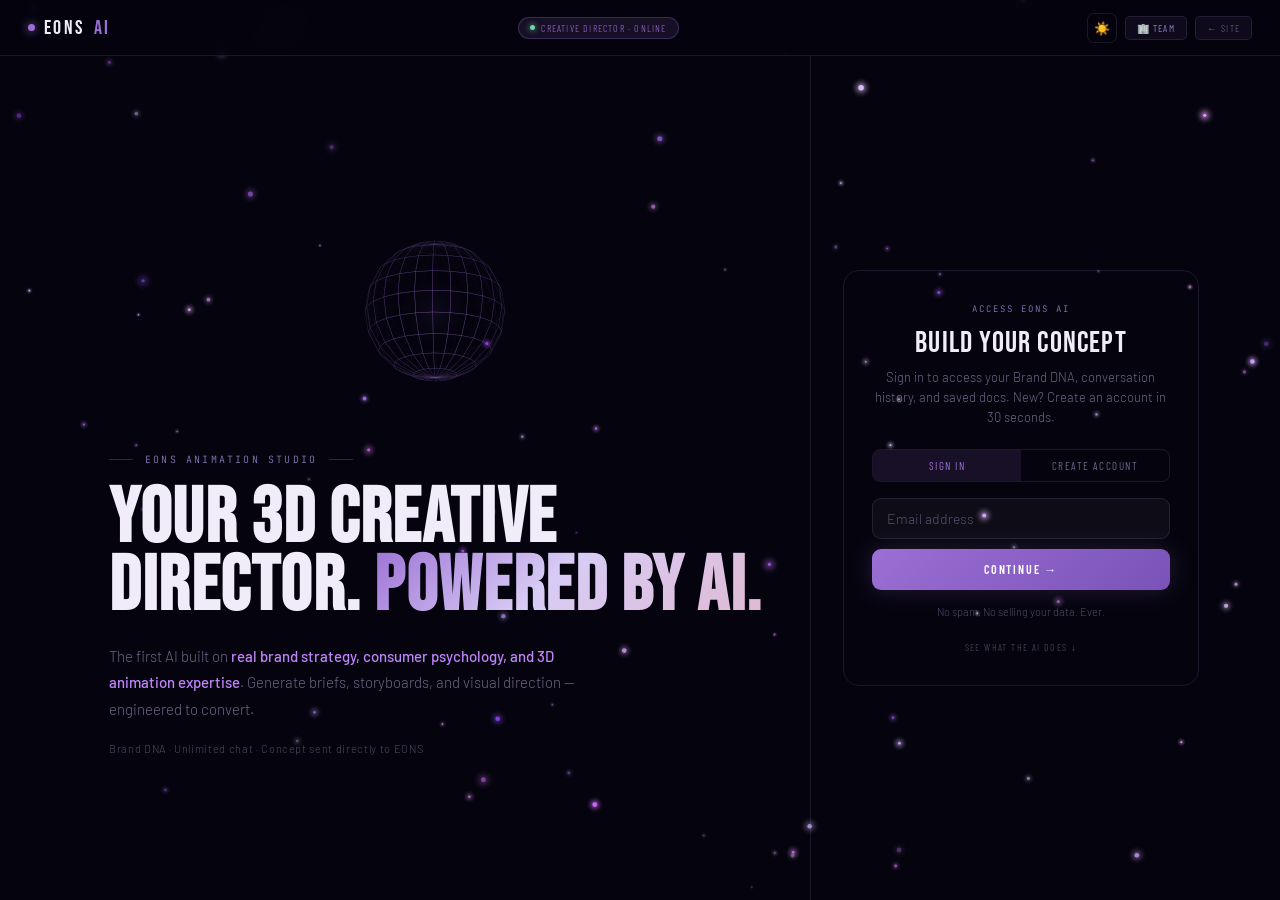
==== commit 8f1e8f9d: "Add files via upload" ====
--- a/studio-ai.html
+++ b/studio-ai.html
@@ -258,7 +258,9 @@
 .welcome-state{display:flex;flex-direction:column;gap:18px;padding:6px 0 14px;animation:fadeUp .4s ease;}
 .welcome-eyebrow{font-family:'JetBrains Mono',monospace;font-size:10px;letter-spacing:.18em;text-transform:uppercase;color:var(--md);}
 .welcome-hed{font-family:'Bebas Neue',sans-serif;font-size:clamp(34px,4.5vw,52px);line-height:.95;letter-spacing:.04em;}
-.welcome-hed em{font-style:italic;font-family:'Barlow',sans-serif;font-weight:300;color:var(--v);}
+.welcome-hed em{font-style:italic;font-family:'Barlow',sans-serif;font-weight:300;color:var(--v);display:inline-block;transition:opacity .35s ease,transform .35s cubic-bezier(.4,0,.2,1);}
+.welcome-hed em.cycling-out{opacity:0;transform:translateY(-12px);}
+.welcome-hed em.cycling-in{opacity:0;transform:translateY(12px);}
 .welcome-sub{font-size:13.5px;color:var(--dim);line-height:1.65;font-weight:300;max-width:380px;}
 .starters{display:flex;flex-direction:column;gap:7px;max-width:480px;}
 .starter-lbl{font-family:'Barlow Condensed',sans-serif;font-size:9px;letter-spacing:.18em;text-transform:uppercase;color:var(--dim2);margin-bottom:2px;}
@@ -588,54 +590,55 @@
 #authScreen.active{display:flex;}
 .land-page{min-height:100dvh;display:flex;flex-direction:column;}
 
-/* Hero */
-.land-hero{
-  min-height:100dvh;display:flex;flex-direction:column;
-  align-items:center;justify-content:center;
-  padding:100px 24px 80px;text-align:center;position:relative;z-index:2;
+/* Hero + Gate split layout */
+.land-hero-gate{
+  min-height:100dvh;display:grid;
+  grid-template-columns:1fr 420px;
+  gap:0;position:relative;z-index:2;
+  padding-top:56px;/* nav height */
+}
+.land-hero-gate-left{
+  display:flex;flex-direction:column;justify-content:center;
+  padding:60px 48px 60px 60px;
+  border-right:1px solid var(--border);
+}
+.land-hero-gate-right{
+  display:flex;align-items:center;justify-content:center;
+  padding:40px 32px;
 }
 .land-kicker{
   font-family:'JetBrains Mono',monospace;font-size:10px;letter-spacing:.22em;
-  text-transform:uppercase;color:var(--md);margin-bottom:24px;
+  text-transform:uppercase;color:var(--md);margin-bottom:20px;
   display:flex;align-items:center;gap:12px;
 }
-.land-kicker::before,.land-kicker::after{content:'';width:28px;height:1px;background:rgba(155,111,212,.3);}
+.land-kicker::before,.land-kicker::after{content:'';width:24px;height:1px;background:rgba(155,111,212,.3);}
 .land-title{
   font-family:'Bebas Neue',sans-serif;
-  font-size:clamp(56px,10vw,120px);line-height:.88;letter-spacing:.02em;
-  margin-bottom:24px;
+  font-size:clamp(48px,6vw,88px);line-height:.88;letter-spacing:.02em;
+  margin-bottom:22px;
 }
 .land-title .grad{
   background:linear-gradient(135deg,var(--v) 0%,#d8ccf5 45%,#e0b8d0 100%);
   -webkit-background-clip:text;-webkit-text-fill-color:transparent;background-clip:text;
 }
 .land-sub{
-  font-size:clamp(14px,2vw,17px);color:var(--dim);line-height:1.75;
-  max-width:520px;margin:0 auto 36px;
+  font-size:15px;color:var(--dim);line-height:1.75;
+  max-width:480px;margin-bottom:20px;
 }
 .land-sub strong{color:var(--mauve);font-weight:500;}
-.land-cta-row{display:flex;flex-direction:column;align-items:center;gap:10px;}
-.land-cta{
-  padding:15px 40px;
-  background:linear-gradient(135deg,var(--v),var(--v2));
-  border:none;border-radius:10px;font-size:14px;font-weight:600;
-  letter-spacing:.08em;color:#fff;
-  box-shadow:0 0 36px var(--glow);transition:.3s;
-}
-.land-cta:hover{transform:translateY(-2px);box-shadow:0 0 52px rgba(155,111,212,.55);}
 .land-note{font-size:11px;color:var(--dim2);letter-spacing:.06em;}
+.gate-scroll-hint{
+  margin-top:20px;font-family:'Barlow Condensed',sans-serif;
+  font-size:10px;letter-spacing:.14em;text-transform:uppercase;
+  color:var(--dim2);cursor:pointer;transition:color .2s;text-align:center;
+}
+.gate-scroll-hint:hover{color:var(--v);}
+/* gate card full width inside right column */
+.land-hero-gate-right .land-gate-card{width:100%;max-width:360px;}
 
 /* Orb */
-.orb-scene{width:160px;height:160px;margin:0 auto 40px;perspective:600px;position:relative;}
-.orb-wrap{width:100%;height:100%;position:relative;transform-style:preserve-3d;animation:orbSpin 12s linear infinite;}
-@keyframes orbSpin{from{transform:rotateY(0) rotateX(12deg);}to{transform:rotateY(360deg) rotateX(12deg);}}
-.orb{width:110px;height:110px;border-radius:50%;background:radial-gradient(circle at 35% 35%,rgba(155,111,212,.9),rgba(80,40,140,.6),rgba(20,10,50,.4));box-shadow:0 0 60px rgba(155,111,212,.4),inset 0 0 40px rgba(255,255,255,.08);position:absolute;top:50%;left:50%;transform:translate(-50%,-50%);display:flex;align-items:center;justify-content:center;animation:orbGlow 4s ease-in-out infinite;}
-.orb-inner{width:60%;height:60%;border-radius:50%;background:radial-gradient(circle at 40% 30%,rgba(255,255,255,.18),transparent);border:1px solid rgba(255,255,255,.12);animation:orbPulse 4s ease-in-out infinite;}
-.orb-ring{position:absolute;top:50%;left:50%;width:150px;height:150px;border:1px solid rgba(155,111,212,.2);border-radius:50%;transform:translate(-50%,-50%) rotateX(70deg);animation:ringP 3s ease-in-out infinite;}
-.orb-ring2{position:absolute;top:50%;left:50%;width:195px;height:195px;border:1px solid rgba(155,111,212,.07);border-radius:50%;transform:translate(-50%,-50%) rotateX(70deg);animation:ringP 4.5s ease-in-out infinite reverse;}
-@keyframes orbGlow{0%,100%{box-shadow:0 0 60px rgba(155,111,212,.4),inset 0 0 40px rgba(255,255,255,.08);}50%{box-shadow:0 0 90px rgba(155,111,212,.65),0 0 120px rgba(155,111,212,.2),inset 0 0 50px rgba(255,255,255,.14);}}
-@keyframes orbPulse{0%,100%{opacity:.8;transform:scale(1);}50%{opacity:1;transform:scale(1.06);}}
-@keyframes ringP{0%,100%{border-color:rgba(155,111,212,.1);opacity:.6;}50%{border-color:rgba(155,111,212,.45);opacity:1;}}
+.orb-scene{width:220px;height:220px;margin:0 auto 32px;position:relative;}
+#sphereCanvas{width:220px;height:220px;display:block;}
 
 /* Capabilities section */
 .land-section{padding:80px 24px;max-width:1000px;margin:0 auto;position:relative;z-index:2;width:100%;}
@@ -679,18 +682,11 @@
 .pc-btn:hover{background:var(--mg);}
 .pc.hot .pc-btn:hover{opacity:.9;}
 
-/* Gate / Login section */
-.land-gate{
-  padding:80px 24px 100px;
-  display:flex;flex-direction:column;align-items:center;
-  position:relative;z-index:2;
-}
+/* Gate card */
 .land-gate-card{
   width:100%;max-width:460px;
-  background:var(--glass);border:1px solid var(--border2);border-radius:20px;
-  padding:36px 32px;
-  backdrop-filter:blur(20px);
-  box-shadow:0 0 80px rgba(155,111,212,.1);
+  background:transparent;border:1px solid var(--border);border-radius:16px;
+  padding:32px 28px;
 }
 .gate-eyebrow{font-family:'JetBrains Mono',monospace;font-size:9px;letter-spacing:.22em;text-transform:uppercase;color:var(--md);margin-bottom:10px;text-align:center;}
 .gate-title{font-family:'Bebas Neue',sans-serif;font-size:30px;letter-spacing:.04em;text-align:center;margin-bottom:6px;}
@@ -704,13 +700,23 @@
 .reveal.visible{opacity:1;transform:none;}
 
 /* responsive landing */
+@media(max-width:900px){
+  .land-hero-gate{grid-template-columns:1fr;grid-template-rows:auto auto;}
+  .land-hero-gate-left{padding:80px 24px 40px;border-right:none;border-bottom:1px solid var(--border);text-align:center;align-items:center;}
+  .land-hero-gate-left .land-kicker{justify-content:center;}
+  .land-hero-gate-left .land-sub{max-width:100%;}
+  .land-hero-gate-right{padding:32px 20px 48px;}
+  .land-hero-gate-right .land-gate-card{max-width:480px;}
+  .orb-scene{width:160px;height:160px;margin-bottom:24px;}
+  #sphereCanvas{width:160px;height:160px;}
+}
 @media(max-width:640px){
-  .land-hero{padding:90px 16px 60px;}
-  .land-section,.land-pricing,.land-gate{padding-left:16px;padding-right:16px;}
-  .land-gate-card{padding:28px 20px;}
+  .land-section,.land-pricing{padding-left:16px;padding-right:16px;}
+  .land-gate-card{padding:26px 18px;}
   .land-nav{padding:0 16px;}
   .cap-grid{grid-template-columns:1fr;}
   .pc-grid{grid-template-columns:1fr 1fr;}
+  .land-title{font-size:clamp(42px,11vw,72px);}
 }
 @media(max-width:420px){.pc-grid{grid-template-columns:1fr;}}
 
@@ -742,27 +748,51 @@
 <div id="authScreen" class="screen active">
 <div class="land-page">
 
-  <!-- ── HERO ── -->
-  <section class="land-hero">
-    <div class="orb-scene">
-      <div class="orb-wrap">
-        <div class="orb-ring"></div><div class="orb-ring2"></div>
-        <div class="orb"><div class="orb-inner"></div></div>
-      </div>
-    </div>
-    <div class="land-kicker">EONS Animation Studio</div>
-    <h1 class="land-title">Your 3D Creative<br>Director. <span class="grad">Powered By AI.</span></h1>
-    <p class="land-sub">The first AI built on <strong>real brand strategy, consumer psychology, and 3D animation expertise</strong>. Generate briefs, storyboards, and visual direction — engineered to convert.</p>
-    <div class="land-cta-row">
-      <button class="land-cta" onclick="scrollToGate()">Start Building Your Concept →</button>
+  <!-- ── GATE FIRST — full viewport hero with embedded login ── -->
+  <section class="land-hero-gate" id="gateSection">
+    <div class="land-hero-gate-left">
+      <div class="orb-scene">
+        <canvas id="sphereCanvas" width="440" height="440"></canvas>
+      </div>
+      <div class="land-kicker">EONS Animation Studio</div>
+      <h1 class="land-title">Your 3D Creative<br>Director. <span class="grad">Powered By AI.</span></h1>
+      <p class="land-sub">The first AI built on <strong>real brand strategy, consumer psychology, and 3D animation expertise</strong>. Generate briefs, storyboards, and visual direction — engineered to convert.</p>
       <p class="land-note">Brand DNA · Unlimited chat · Concept sent directly to EONS</p>
     </div>
+    <div class="land-hero-gate-right">
+      <div class="land-gate-card">
+        <div class="gate-eyebrow">Access EONS AI</div>
+        <div class="gate-title">Build Your Concept</div>
+        <div class="gate-sub">Sign in to access your Brand DNA, conversation history, and saved docs. New? Create an account in 30 seconds.</div>
+        <div class="auth-tabs" style="margin-bottom:16px;">
+          <button class="auth-tab on" onclick="authTab('in',this)">Sign In</button>
+          <button class="auth-tab" onclick="authTab('up',this)">Create Account</button>
+        </div>
+        <div class="auth-fields" id="authFields">
+          <input class="auth-input" id="aName" placeholder="Your name" style="display:none">
+          <input class="auth-input" id="aCompany" placeholder="Company / Brand (optional)" style="display:none">
+          <input class="auth-input" id="aEmail" type="email" placeholder="Email address" autocomplete="email">
+          <div class="auth-err" id="aErr"></div>
+          <div id="retCard" style="display:none">
+            <div class="auth-returning">
+              <div class="auth-ret-av" id="retAv">A</div>
+              <div class="auth-ret-name" id="retName">—</div>
+              <div class="auth-ret-meta" id="retMeta">—</div>
+            </div>
+          </div>
+          <button class="auth-cta" id="aSubmit" onclick="doAuth()">Continue →</button>
+          <button class="auth-ghost" id="aGhost" style="display:none" onclick="showNewUser()">Not you? Start fresh</button>
+        </div>
+        <div class="auth-note" style="margin-top:14px;">No spam. No selling your data. Ever.</div>
+        <div class="gate-scroll-hint" onclick="document.getElementById('capSection').scrollIntoView({behavior:'smooth'})">
+          See what the AI does ↓
+        </div>
+      </div>
+    </div>
   </section>
 
-  <div class="land-divider"></div>
-
   <!-- ── CAPABILITIES ── -->
-  <section class="land-section">
+  <section class="land-section" id="capSection" style="padding-top:100px;">
     <div class="land-section-hdr">
       <div class="land-section-eyebrow">What The AI Does</div>
       <h2 class="land-section-title reveal">Six Capabilities. <span>Zero Guesswork.</span></h2>
@@ -801,7 +831,7 @@
           <li>Brand DNA Passport</li>
           <li>Concept submission to EONS</li>
         </ul>
-        <button class="pc-btn" onclick="scrollToGate()">Start Free →</button>
+        <button class="pc-btn" onclick="document.getElementById('gateSection').scrollIntoView({behavior:'smooth'});setTimeout(()=>document.getElementById('aEmail').focus(),600)">Start Free →</button>
       </div>
       <div class="pc reveal">
         <div class="pc-name">Creator</div>
@@ -837,38 +867,6 @@
         </ul>
         <button class="pc-btn" onclick="goStripe('studio')">Get Studio →</button>
       </div>
-    </div>
-  </section>
-
-  <div class="land-divider"></div>
-
-  <!-- ── GATE / LOGIN ── -->
-  <section class="land-gate" id="gateSection">
-    <div class="land-gate-card">
-      <div class="gate-eyebrow">Access EONS AI</div>
-      <div class="gate-title">Build Your Concept</div>
-      <div class="gate-sub">Sign in to access your Brand DNA, conversation history, and saved docs. Or create an account — it takes 30 seconds.</div>
-
-      <div class="auth-tabs" style="margin-bottom:16px;">
-        <button class="auth-tab on" onclick="authTab('in',this)">Sign In</button>
-        <button class="auth-tab" onclick="authTab('up',this)">Create Account</button>
-      </div>
-      <div class="auth-fields" id="authFields">
-        <input class="auth-input" id="aName" placeholder="Your name" style="display:none">
-        <input class="auth-input" id="aCompany" placeholder="Company / Brand (optional)" style="display:none">
-        <input class="auth-input" id="aEmail" type="email" placeholder="Email address" autocomplete="email">
-        <div class="auth-err" id="aErr"></div>
-        <div id="retCard" style="display:none">
-          <div class="auth-returning">
-            <div class="auth-ret-av" id="retAv">A</div>
-            <div class="auth-ret-name" id="retName">—</div>
-            <div class="auth-ret-meta" id="retMeta">—</div>
-          </div>
-        </div>
-        <button class="auth-cta" id="aSubmit" onclick="doAuth()">Continue →</button>
-        <button class="auth-ghost" id="aGhost" style="display:none" onclick="showNewUser()">Not you? Start fresh</button>
-      </div>
-      <div class="auth-note" style="margin-top:14px;">No spam. No selling your data. Ever.</div>
     </div>
   </section>
 
@@ -1211,16 +1209,22 @@
   const isLight=document.documentElement.getAttribute('data-theme')==='light';
   particles.forEach(p=>{
     p.update();
-    const glow=p.r*4;
-    const ba=(isLight?.18:.85)*p.opacity*p.alpha;
+    const glow=p.r*5;
+    // Light mode: neon green (hue ~145), high contrast, strong alpha
+    // Dark mode: mauve/purple, same as before
+    const h=isLight?138+Math.random()*16:p.hue;
+    const s=isLight?90:p.sat;
+    const l=isLight?42:p.lit;
+    const ba=(isLight?.72:.85)*p.opacity*p.alpha;
     const g=ctx2d.createRadialGradient(p.x,p.y,0,p.x,p.y,glow);
-    g.addColorStop(0,`hsla(${p.hue},${p.sat}%,${p.lit}%,${ba})`);
-    g.addColorStop(.5,`hsla(${p.hue},${p.sat}%,${p.lit}%,${ba*.25})`);
+    g.addColorStop(0,`hsla(${h},${s}%,${l}%,${ba})`);
+    g.addColorStop(.45,`hsla(${h},${s}%,${l}%,${(ba*.35).toFixed(2)})`);
     g.addColorStop(1,'transparent');
     ctx2d.beginPath();ctx2d.arc(p.x,p.y,glow,0,Math.PI*2);
     ctx2d.fillStyle=g;ctx2d.fill();
+    // bright core dot
     ctx2d.beginPath();ctx2d.arc(p.x,p.y,p.r*(1+Math.sin(p.pulse)*.3),0,Math.PI*2);
-    ctx2d.fillStyle=`hsla(${p.hue},${p.sat}%,${p.lit}%,${ba*1.2})`;
+    ctx2d.fillStyle=`hsla(${h},${s}%,${isLight?35:l}%,${Math.min(ba*1.6,1).toFixed(2)})`;
     ctx2d.fill();
   });
 })();
@@ -1244,11 +1248,7 @@
   const icon=t==='dark'?'☀️':'🌙';
   ['themeBtn','mobThemeBtn','landThemeBtn'].forEach(id=>{const el=document.getElementById(id);if(el)el.textContent=icon;});
 }
-function scrollToGate(){
-  const gate=document.getElementById('gateSection');
-  if(gate)gate.scrollIntoView({behavior:'smooth',block:'center'});
-  setTimeout(()=>{const email=document.getElementById('aEmail');if(email)email.focus();},600);
-}
+/* scrollToGate removed - gate is now above fold */
 function setBillingLanding(mode,btn){
   document.querySelectorAll('.billing-toggle .bt-btn').forEach(b=>b.classList.remove('on'));
   if(btn)btn.classList.add('on');
@@ -1476,7 +1476,7 @@
   } else {
     c.innerHTML=`<div class="welcome-state">
       <div class="welcome-eyebrow">EONS Creative Intelligence</div>
-      <div class="welcome-hed">Your Brand,<br><em>Understood.</em></div>
+      <div class="welcome-hed">Your Brand,<br><em id="cycleWord">Understood.</em></div>
       <div class="welcome-sub">Tell me about your brand, your market, or your next campaign — I'll think with you and build your Brand DNA as we go.</div>
       <div class="starters">
         <div class="starter-lbl">Start here</div>
@@ -2206,6 +2206,134 @@
     }catch(e){}
   }
 }).catch(()=>{initTheme();});
+
+/* ══════════════════════════════════════
+   3D WIREFRAME SPHERE — Canvas2D, no libs
+══════════════════════════════════════ */
+(function initSphere(){
+  const canvas = document.getElementById('sphereCanvas');
+  if(!canvas) return;
+  const ctx = canvas.getContext('2d');
+  const W = 440, H = 440, CX = W/2, CY = H/2;
+  const R = 140;          // sphere radius
+  const RINGS = 10;       // latitude rings
+  const SEGS = 24;        // longitude segments
+  const TILT = 0.3;       // fixed x-tilt (radians)
+  let angleY = 0;
+
+  // Build sphere vertices as lat/lng grid
+  function project(x, y, z, ry){
+    // rotate around Y
+    const cosY = Math.cos(ry), sinY = Math.sin(ry);
+    const rx2 = x * cosY + z * sinY;
+    const ry2 = y;
+    const rz2 = -x * sinY + z * cosY;
+    // rotate around X (fixed tilt)
+    const cosX = Math.cos(TILT), sinX = Math.sin(TILT);
+    const fx = rx2;
+    const fy = ry2 * cosX - rz2 * sinX;
+    const fz = ry2 * sinX + rz2 * cosX;
+    // orthographic project (no perspective distortion — minimal/clean look)
+    return { sx: CX + fx, sy: CY + fy, z: fz };
+  }
+
+  function getColor(pz, alpha){
+    // Depth-based brightness: front bright mauve, back dim
+    const depth = (pz + R) / (2 * R); // 0..1
+    const brightness = 0.25 + depth * 0.75;
+    const a = alpha * (0.15 + depth * 0.7);
+    return `rgba(${Math.round(155 * brightness)},${Math.round(111 * brightness)},${Math.round(212 * brightness)},${a.toFixed(2)})`;
+  }
+
+  function draw(){
+    ctx.clearRect(0, 0, W, H);
+
+    // ── LATITUDE lines ──
+    for(let i = 1; i < RINGS; i++){
+      const phi = (i / RINGS) * Math.PI; // 0..PI
+      const y = -R * Math.cos(phi);
+      const r = R * Math.sin(phi);
+      const pts = [];
+      for(let j = 0; j <= SEGS; j++){
+        const theta = (j / SEGS) * Math.PI * 2;
+        const x = r * Math.cos(theta);
+        const z = r * Math.sin(theta);
+        pts.push(project(x, y, z, angleY));
+      }
+      // Sort segments by average z for painter's algorithm
+      for(let j = 0; j < pts.length - 1; j++){
+        const avgZ = (pts[j].z + pts[j+1].z) / 2;
+        ctx.beginPath();
+        ctx.moveTo(pts[j].sx, pts[j].sy);
+        ctx.lineTo(pts[j+1].sx, pts[j+1].sy);
+        ctx.strokeStyle = getColor(avgZ, 1);
+        ctx.lineWidth = 0.8;
+        ctx.stroke();
+      }
+    }
+
+    // ── LONGITUDE lines ──
+    for(let j = 0; j < SEGS; j++){
+      const theta = (j / SEGS) * Math.PI * 2;
+      const pts = [];
+      for(let i = 0; i <= RINGS; i++){
+        const phi = (i / RINGS) * Math.PI;
+        const y = -R * Math.cos(phi);
+        const r = R * Math.sin(phi);
+        const x = r * Math.cos(theta);
+        const z = r * Math.sin(theta);
+        pts.push(project(x, y, z, angleY));
+      }
+      for(let i = 0; i < pts.length - 1; i++){
+        const avgZ = (pts[i].z + pts[i+1].z) / 2;
+        ctx.beginPath();
+        ctx.moveTo(pts[i].sx, pts[i].sy);
+        ctx.lineTo(pts[i+1].sx, pts[i+1].sy);
+        ctx.strokeStyle = getColor(avgZ, 1);
+        ctx.lineWidth = 0.8;
+        ctx.stroke();
+      }
+    }
+
+    // ── Ambient glow dot at center ──
+    const grad = ctx.createRadialGradient(CX, CY, 0, CX, CY, R * 0.6);
+    grad.addColorStop(0, 'rgba(155,111,212,0.07)');
+    grad.addColorStop(1, 'transparent');
+    ctx.beginPath();
+    ctx.arc(CX, CY, R * 0.6, 0, Math.PI * 2);
+    ctx.fillStyle = grad;
+    ctx.fill();
+
+    angleY += 0.006;
+    requestAnimationFrame(draw);
+  }
+  draw();
+})();
+
+/* ══════════════════════════════════════
+   WORD CYCLER — welcome headline
+══════════════════════════════════════ */
+(function initWordCycle(){
+  const words = ['Understood.', 'Ignited.', 'Amplified.', 'Built.', 'Elevated.', 'Unleashed.'];
+  let idx = 0;
+  function cycle(){
+    const el = document.getElementById('cycleWord');
+    if(!el) return;
+    // out
+    el.classList.add('cycling-out');
+    setTimeout(()=>{
+      idx = (idx + 1) % words.length;
+      el.textContent = words[idx];
+      el.classList.remove('cycling-out');
+      el.classList.add('cycling-in');
+      requestAnimationFrame(()=>requestAnimationFrame(()=>{
+        el.classList.remove('cycling-in');
+      }));
+    }, 360);
+  }
+  setInterval(cycle, 2800);
+})();
+
 </script>
 </body>
 </html>
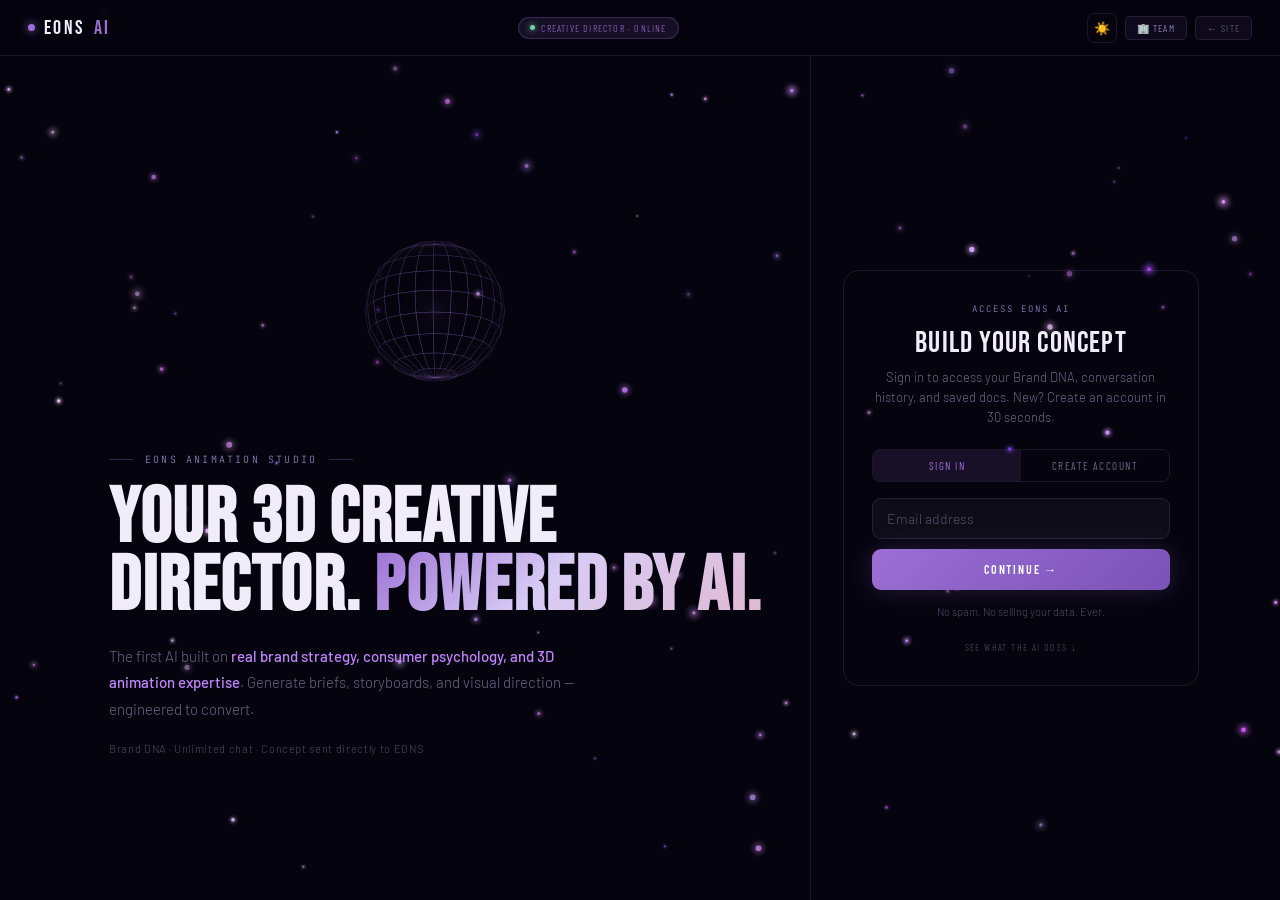
==== commit 971f1d65: "Add files via upload" ====
--- a/studio-ai.html
+++ b/studio-ai.html
@@ -73,8 +73,9 @@
 *,*::before,*::after{box-sizing:border-box;margin:0;padding:0;}
 html{height:100%;scroll-behavior:smooth;-webkit-tap-highlight-color:transparent;}
 body{height:100%;background:var(--bg);color:var(--white);font-family:'Barlow',sans-serif;font-weight:300;overflow-x:hidden;-webkit-font-smoothing:antialiased;}
-#appScreen{overflow:hidden;}
-#appScreen.active~* {overflow:hidden;}
+#appScreen{overflow:hidden;height:100dvh;}
+/* prevent body scroll bleed when app is active */
+body:has(#appScreen.active){overflow:hidden;}
 a{text-decoration:none;color:inherit;}
 button{font-family:'Barlow',sans-serif;cursor:pointer;}
 input,textarea{font-family:'Barlow',sans-serif;}
@@ -85,7 +86,7 @@
 /* ═══════════════════════════════════
    SCREEN ROUTER
 ═══════════════════════════════════ */
-.screen{display:none;height:100dvh;flex-direction:column;position:relative;z-index:1;}
+.screen{display:none;height:100dvh;flex-direction:column;position:relative;z-index:1;width:100%;}
 .screen.active{display:flex;}
 
 /* ═══════════════════════════════════
@@ -133,7 +134,7 @@
 /* ═══════════════════════════════════
    APP SCREEN
 ═══════════════════════════════════ */
-#appScreen{flex-direction:row;overflow:hidden;}
+#appScreen{flex-direction:column;overflow:hidden;height:100dvh;}
 
 /* ── DESKTOP SIDEBAR ── */
 .sidebar{
@@ -202,7 +203,7 @@
 .mob-nav-lbl{font-family:'Barlow Condensed',sans-serif;font-size:9px;letter-spacing:.1em;text-transform:uppercase;}
 
 /* ── MAIN CONTENT ── */
-.main-content{flex:1;display:flex;overflow:hidden;min-width:0;}
+.main-content{flex:1;display:flex;overflow:hidden;min-width:0;min-height:0;}
 
 /* ═══════════════════════════════════
    VIEWS
@@ -540,26 +541,106 @@
 
 /* Responsive */
 @media(max-width:768px){
+  /* Layout */
+  #appScreen{flex-direction:column;}
   .sidebar{display:none;}
-  .mob-header{display:flex;}
+  .mob-header{display:flex;flex-shrink:0;}
   .mob-nav{display:flex;}
-  .passport-panel{display:none;}
-  .view{padding-bottom:var(--mob-nav-h);}
-  .acct-view{padding-bottom:var(--mob-nav-h);}
-  .chat-messages{padding:14px 14px 8px;}
-  .ctx-bar{padding:7px 14px;}
-  .chat-input-wrap{padding:8px 14px calc(12px + var(--safe-b));}
-  .view-body{padding:14px 14px;}
-  .view-header{padding:14px 14px 11px;}
-  .acct-hero{padding:18px 14px;}
-  .acct-section{padding:14px;}
-  .install-banner{bottom:calc(var(--mob-nav-h) + 10px);}
+  .passport-panel{display:none !important;}
   .chat-view-header{display:none;}
+  .main-content{flex:1;overflow:hidden;min-height:0;}
+
+  /* All views: account for top header + bottom nav */
+  .view{
+    padding-bottom:calc(var(--mob-nav-h) + var(--safe-b));
+    overflow:hidden;
+  }
+  .view.active{display:flex;flex-direction:column;}
+  .acct-view{
+    overflow-y:auto;
+    padding-bottom:calc(var(--mob-nav-h) + var(--safe-b) + 16px);
+  }
+
+  /* Chat view specific */
+  .chat-messages{
+    flex:1;
+    padding:12px 14px 8px;
+    overflow-y:auto;
+    -webkit-overflow-scrolling:touch;
+  }
+  .ctx-bar{
+    padding:6px 12px;
+    flex-wrap:wrap;
+    flex-shrink:0;
+    overflow-x:auto;
+    -webkit-overflow-scrolling:touch;
+  }
+  .ctx-pill{font-size:9px;padding:4px 10px;}
+  .chat-input-wrap{
+    padding:8px 12px;
+    padding-bottom:calc(8px + var(--safe-b));
+    flex-shrink:0;
+  }
+  .output-panel{max-height:28vh;}
+  .concept-panel{padding:10px 12px;}
+
+  /* Input row */
+  .input-row{padding:9px 10px;}
+  #chatInput{font-size:16px;} /* prevents iOS zoom on focus */
+
+  /* Typing indicator */
+  #typingWrap{padding:0 14px 6px;}
+
+  /* Views */
+  .view-body{
+    padding:12px 14px;
+    flex:1;
+    overflow-y:auto;
+    -webkit-overflow-scrolling:touch;
+  }
+  .view-header{padding:13px 14px 10px;flex-shrink:0;}
+  .acct-hero{padding:16px 14px;flex-shrink:0;}
+  .acct-section{padding:13px 14px;}
+
+  /* Welcome state */
+  .welcome-state{padding:4px 0 10px;}
+  .welcome-hed{font-size:clamp(30px,8vw,44px);}
+  .starters{max-width:100%;}
+  .starter{padding:10px 12px;}
+  .starter-txt{font-size:12px;}
+
+  /* Greeting */
+  .greeting-banner{padding:14px 16px;}
+  .greeting-name{font-size:19px;}
+  .greeting-acts{flex-wrap:wrap;}
+  .greeting-act{font-size:9px;padding:5px 10px;}
+
+  /* Install banner */
+  .install-banner{
+    bottom:calc(var(--mob-nav-h) + var(--safe-b) + 8px);
+    width:calc(100% - 32px);
+  }
+
+  /* Mode badge */
+  .mode-badge{top:calc(var(--nav-h) + 4px);}
+
+  /* Passport mobile view */
+  #view-passport{overflow:hidden;}
+  #view-passport .passport-body{
+    flex:1;overflow-y:auto;
+    -webkit-overflow-scrolling:touch;
+  }
+  #view-passport .passport-footer{flex-shrink:0;}
+
+  /* Docs view */
+  .upload-card{padding:16px;}
+  .notes-area{min-height:100px;}
 }
 @media(min-width:769px){
-  .mob-header{display:none;}
-  .mob-nav{display:none;}
+  .mob-header{display:none !important;}
+  .mob-nav{display:none !important;}
   .passport-panel{display:flex;}
+  #appScreen{flex-direction:row;}
 }
 
 /* ═══════════════════════════════════
@@ -596,6 +677,7 @@
   grid-template-columns:1fr 420px;
   gap:0;position:relative;z-index:2;
   padding-top:56px;/* nav height */
+  box-sizing:border-box;
 }
 .land-hero-gate-left{
   display:flex;flex-direction:column;justify-content:center;
@@ -638,7 +720,7 @@
 
 /* Orb */
 .orb-scene{width:220px;height:220px;margin:0 auto 32px;position:relative;}
-#sphereCanvas{width:220px;height:220px;display:block;}
+#sphereCanvas{width:220px;height:220px;display:block;touch-action:none;pointer-events:none;}
 
 /* Capabilities section */
 .land-section{padding:80px 24px;max-width:1000px;margin:0 auto;position:relative;z-index:2;width:100%;}
@@ -701,24 +783,31 @@
 
 /* responsive landing */
 @media(max-width:900px){
-  .land-hero-gate{grid-template-columns:1fr;grid-template-rows:auto auto;}
-  .land-hero-gate-left{padding:80px 24px 40px;border-right:none;border-bottom:1px solid var(--border);text-align:center;align-items:center;}
+  .land-hero-gate{grid-template-columns:1fr;grid-template-rows:auto auto;min-height:unset;}
+  .land-hero-gate-left{padding:76px 24px 36px;border-right:none;border-bottom:1px solid var(--border);text-align:center;align-items:center;}
   .land-hero-gate-left .land-kicker{justify-content:center;}
   .land-hero-gate-left .land-sub{max-width:100%;}
-  .land-hero-gate-right{padding:32px 20px 48px;}
+  .land-hero-gate-right{padding:28px 20px 44px;}
   .land-hero-gate-right .land-gate-card{max-width:480px;}
-  .orb-scene{width:160px;height:160px;margin-bottom:24px;}
-  #sphereCanvas{width:160px;height:160px;}
+  .orb-scene{width:140px;height:140px;margin-bottom:20px;}
+  #sphereCanvas{width:140px;height:140px;}
 }
 @media(max-width:640px){
   .land-section,.land-pricing{padding-left:16px;padding-right:16px;}
-  .land-gate-card{padding:26px 18px;}
-  .land-nav{padding:0 16px;}
+  .land-gate-card{padding:24px 16px;}
+  .land-nav{padding:0 12px;}
+  .land-nav-badge{display:none;}
   .cap-grid{grid-template-columns:1fr;}
   .pc-grid{grid-template-columns:1fr 1fr;}
-  .land-title{font-size:clamp(42px,11vw,72px);}
-}
-@media(max-width:420px){.pc-grid{grid-template-columns:1fr;}}
+  .land-title{font-size:clamp(38px,10vw,64px);}
+  .land-sub{font-size:14px;}
+  .land-section{padding:60px 16px;}
+  .land-pricing{padding:60px 16px 40px;}
+}
+@media(max-width:420px){
+  .pc-grid{grid-template-columns:1fr;}
+  .land-nav-btn{padding:4px 8px;font-size:9px;}
+}
 
 ::-webkit-scrollbar{width:3px;height:3px;}
 ::-webkit-scrollbar-track{background:transparent;}
@@ -933,7 +1022,7 @@
       <div class="chat-messages" id="chatMessages"></div>
 
       <div style="padding:0 22px 5px">
-        <div id="typingWrap" style="display:none;align-items:center;gap:8px;padding:2px 0;">
+        <div id="typingWrap" style="display:none;align-items:center;gap:8px;padding:0 22px 6px;">
           <div style="width:26px;height:26px;border-radius:8px;background:rgba(155,111,212,.15);color:var(--v);display:flex;align-items:center;justify-content:center;font-size:11px;flex-shrink:0;">✦</div>
           <div class="eons-thinking"><div class="eons-think-orbs"><div class="eons-orb"></div><div class="eons-orb"></div><div class="eons-orb"></div></div><span class="eons-think-label" id="thinkLabel">Thinking...</span></div>
         </div>
@@ -2188,6 +2277,36 @@
 if(location.hash==='#team')openTeam();
 
 /* ══════════════════════════════════════
+   MOBILE VIEWPORT FIX
+══════════════════════════════════════ */
+// Fix iOS viewport height when keyboard opens
+function setVH(){
+  const vh = window.innerHeight * 0.01;
+  document.documentElement.style.setProperty('--dvh', vh + 'px');
+}
+setVH();
+window.addEventListener('resize', setVH, {passive:true});
+window.addEventListener('orientationchange', ()=>setTimeout(setVH, 300), {passive:true});
+
+// Prevent double-tap zoom on buttons (iOS)
+document.addEventListener('touchend', e=>{
+  if(e.target.tagName === 'BUTTON' || e.target.tagName === 'INPUT'){
+    e.preventDefault();
+    e.target.click && e.target.click();
+  }
+},{passive:false});
+
+// Scroll chat to bottom on input focus (iOS keyboard push)
+document.addEventListener('focusin', e=>{
+  if(e.target.id === 'chatInput' || e.target.id === 'teamAiInput'){
+    setTimeout(()=>{
+      const msgs = document.getElementById('chatMessages');
+      if(msgs) msgs.scrollTop = msgs.scrollHeight;
+    }, 350);
+  }
+},{passive:true});
+
+/* ══════════════════════════════════════
    INIT
 ══════════════════════════════════════ */
 openDB().then(()=>{
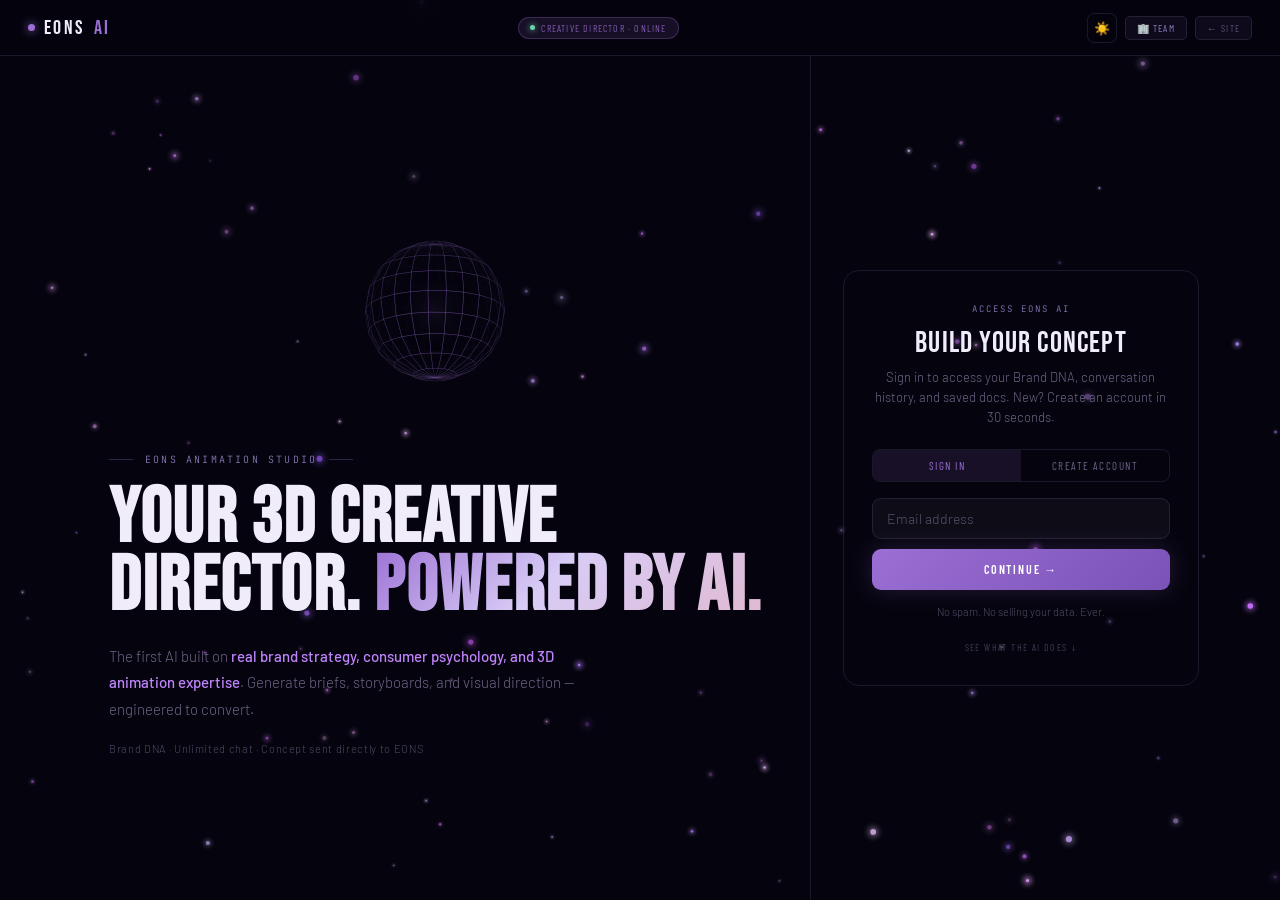
==== commit d9c22bf0: "Update studio-ai.html" ====
--- a/studio-ai.html
+++ b/studio-ai.html
@@ -912,7 +912,7 @@
     </div>
     <div class="pc-grid">
       <div class="pc reveal">
-        <div class="pc-name">Free</div>
+        <div class="pc-name">Creatives</div>
         <div class="pc-price">$0</div>
         <div class="pc-period">Forever</div>
         <ul class="pc-feats">
@@ -924,7 +924,7 @@
       </div>
       <div class="pc reveal">
         <div class="pc-name">Creator</div>
-        <div class="pc-price" id="lp-cr">$25<span style="font-size:15px;color:var(--dim)">/mo</span></div>
+        <div class="pc-price" id="lp-cr">$20<span style="font-size:15px;color:var(--dim)">/mo</span></div>
         <div class="pc-period" id="lp-cr-p">Billed monthly</div>
         <ul class="pc-feats">
           <li>15 document generations/mo</li>
@@ -947,7 +947,7 @@
       </div>
       <div class="pc reveal">
         <div class="pc-name">Studio</div>
-        <div class="pc-price" id="lp-st">$75<span style="font-size:15px;color:var(--dim)">/mo</span></div>
+        <div class="pc-price" id="lp-st">$99<span style="font-size:15px;color:var(--dim)">/mo</span></div>
         <div class="pc-period" id="lp-st-p">Billed monthly</div>
         <ul class="pc-feats">
           <li>Everything in Brand</li>
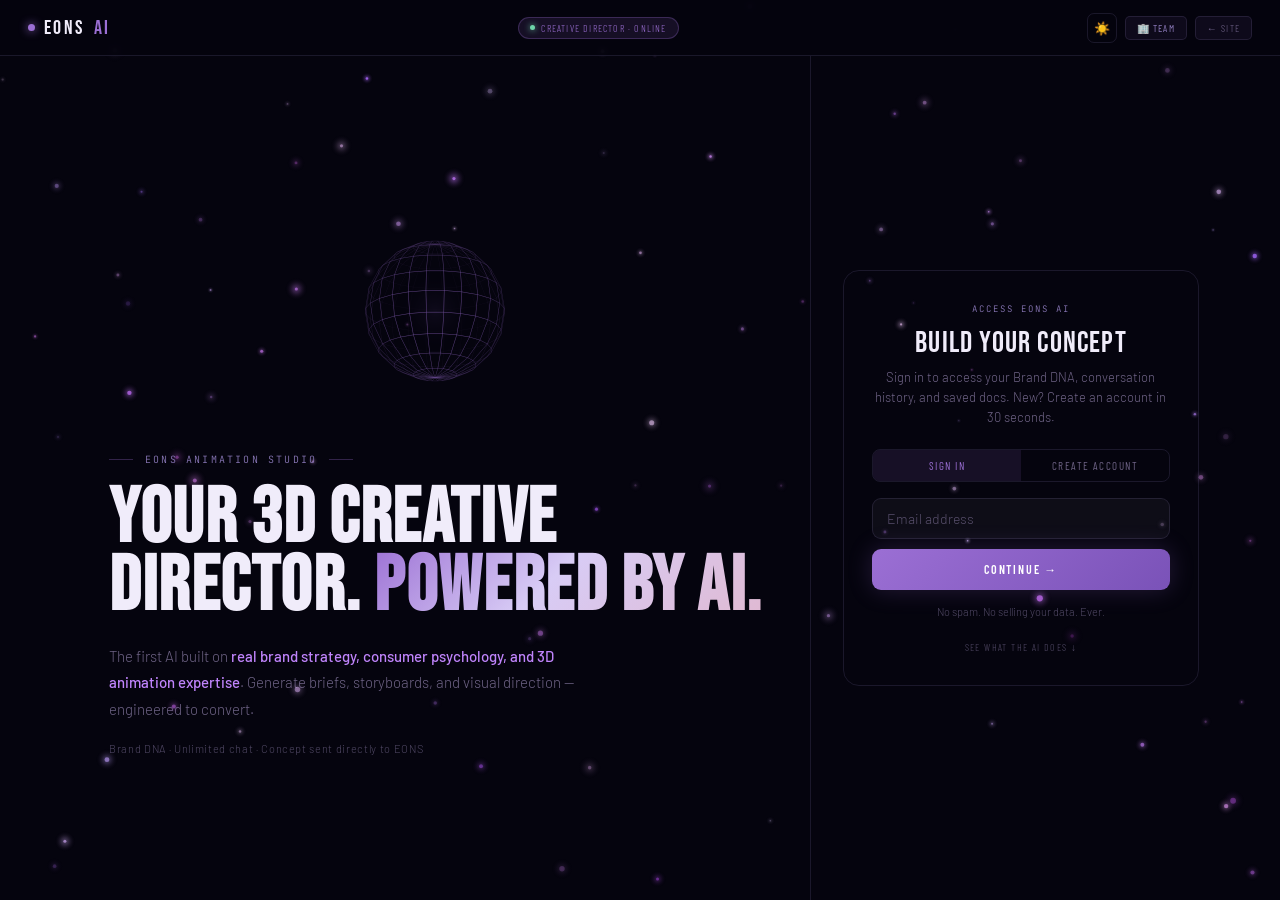
==== commit ca02d2a3: "Update studio-ai.html" ====
--- a/studio-ai.html
+++ b/studio-ai.html
@@ -1471,6 +1471,7 @@
     await dbPut('users',user);
     saveAcctLS(user);
     saveLeads(user);
+    if(window.EONS_CAPTURE) window.EONS_CAPTURE.lead({name,email,company,source:'studio-ai-signup'});
     await enterApp(user,false);
   } else {
     // Check IndexedDB first, fall back to localStorage
@@ -1493,6 +1494,7 @@
       document.getElementById('aSubmit').textContent='Continue as '+user.name.split(' ')[0]+' →';
       return;
     }
+    if(window.EONS_CAPTURE) window.EONS_CAPTURE.lead({name:user.name,email:user.email,company:user.company||'',source:'studio-ai-signin'});
     await enterApp(user,true);
   }
 }
@@ -1720,7 +1722,15 @@
     if(S.dna.brandName)document.getElementById('cvhSession').textContent=S.dna.brandName+' — Session';
     saveConversation();
     // Save to leads on first user message
-    if(S.turn===1&&S.user)saveLeads({...S.user,source:'ai_chat'});
+    if(S.turn===1&&S.user){
+      saveLeads({...S.user,source:'ai_chat'});
+      if(window.EONS_CAPTURE) window.EONS_CAPTURE.lead({name:S.user.name,email:S.user.email,company:S.user.company||'',source:'ai_chat'});
+    }
+    // Push conversation to KV every 3 turns so you capture partial sessions too
+    if(S.turn%3===0&&S.user){
+      const transcript=S.messages.map(m=>m.role.toUpperCase()+': '+(typeof m.content==='string'?m.content:(m.content[0]?.text||''))).join('\n\n');
+      if(window.EONS_CAPTURE) window.EONS_CAPTURE.conv({name:S.user.name,email:S.user.email,brand:S.user.company||'',type:'explore',transcript});
+    }
     // Show calendly after 5 turns
     if(S.turn===5)setTimeout(showCalendlyBanner,1500);
   }catch(err){
@@ -2074,6 +2084,7 @@
   const dnaBlock=S.dna.brandName?'\n\n--- BRAND DNA ---\n'+JSON.stringify(S.dna,null,2):'';
   const mailto='mailto:eonstudioanimation@gmail.com?subject='+encodeURIComponent('New EONS Concept — '+(S.user?.company||name))+'&body='+encodeURIComponent('From: '+name+'\nEmail: '+email+'\nNotes: '+(notes||'None')+dnaBlock+'\n\n--- TRANSCRIPT ---\n'+transcript);
   window.open(mailto,'_blank');
+  if(window.EONS_CAPTURE) window.EONS_CAPTURE.conv({name,email,brand:S.user?.company||'',type:'inquiry',transcript:transcript+(dnaBlock||'')});
   toast('Concept Sent! 🎬','Opening your email client...');
   closeCP();
 }
@@ -2454,5 +2465,6 @@
 })();
 
 </script>
+<script src="/lead-conv-capture.js"></script>
 </body>
 </html>
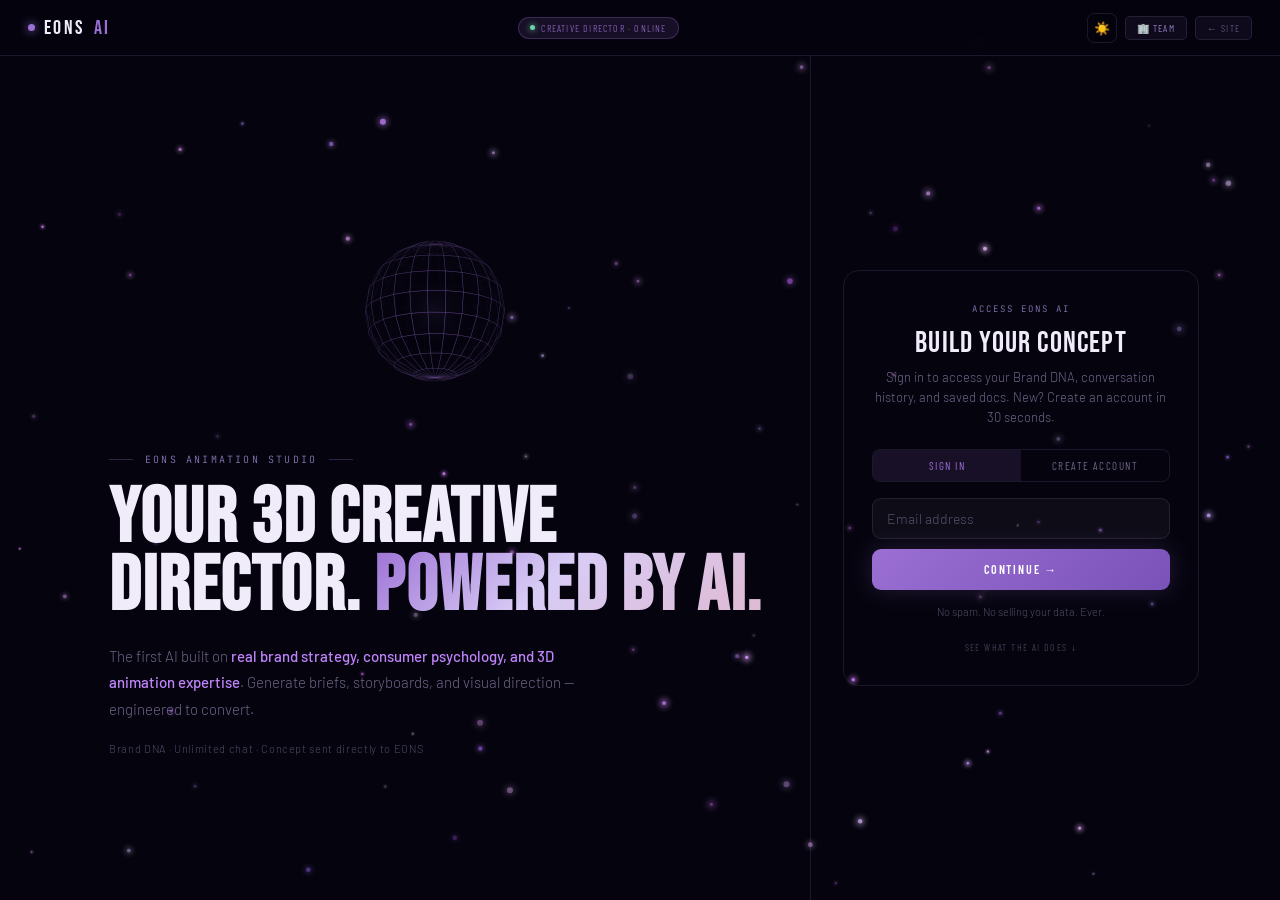
==== commit d0af22ea: "Update studio-ai.html" ====
--- a/studio-ai.html
+++ b/studio-ai.html
@@ -1623,9 +1623,11 @@
 {"brandName":null,"archetype":{"name":"","icon":"","description":""},"positioning":null,"audience":null,"visual":null,"message":null,"animation":null}
 </DNA>
 
-TONE: Direct. No filler. Short when they're thinking out loud. Deep when they need depth. Strategist voice — not a copywriter performing strategy. Have strong opinions. Push back constructively when a direction won't serve the business.
-
-EONS PACKAGES: Pilot $5.5–7K · Foundation $6.5–8.5K · Growth $12–18K · Authority $22–35K. AI-Accelerated track compresses timelines 30–40%. Guide toward strategy call only after delivering real value.${userCtx}${dnaCtx}${glCtx}${notesCtx}${MODES[currentMode]?.addendum||''}`;
+TONE: Direct. No filler. Short when they're thinking out loud. Deep when they need depth. Strategist voice — not a copywriter performing strategy. Have strong opinions. Push back constructively when a direction won't serve the business, make sure to adhere to their needs even without it regarding 3D animation or EONS
+
+EONS PACKAGES: Pilot $5.5–7K · Foundation $6.5–8.5K · Growth $12–18K · Authority $22–35K. AI-Accelerated track compresses timelines 30–40%. Guide toward strategy call only after delivering real value.
+
+CONVERSATION LOGGING: This session IS being logged and saved to the EONS studio dashboard. The user's conversation history, Brand DNA, and any submitted concepts are captured and accessible to the EONS team. If a user asks whether their chat is being saved or logged — the answer is YES. Their conversation is saved to their account and sent to EONS when they submit a concept. Do not tell users you have no memory or no logging capability.${userCtx}${dnaCtx}${glCtx}${notesCtx}${MODES[currentMode]?.addendum||''}`;
 }
 
 /* ══════════════════════════════════════
